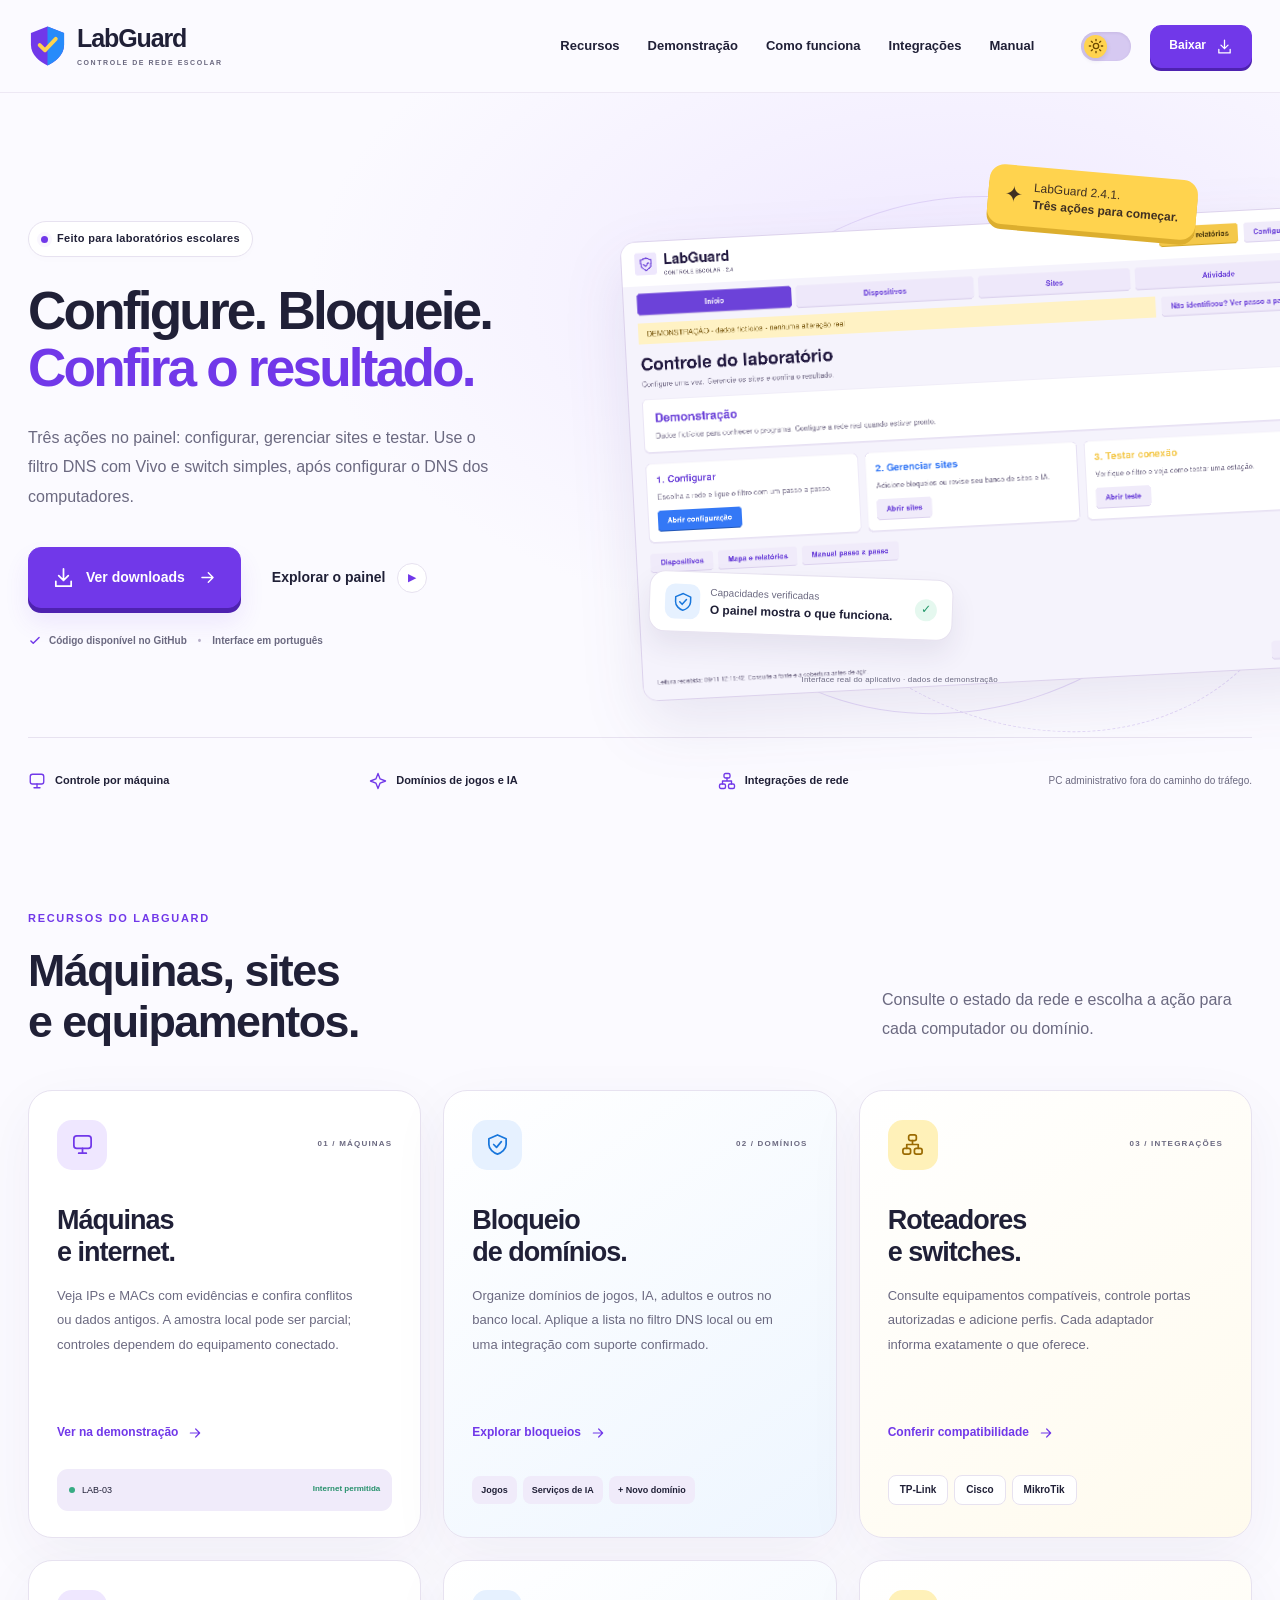
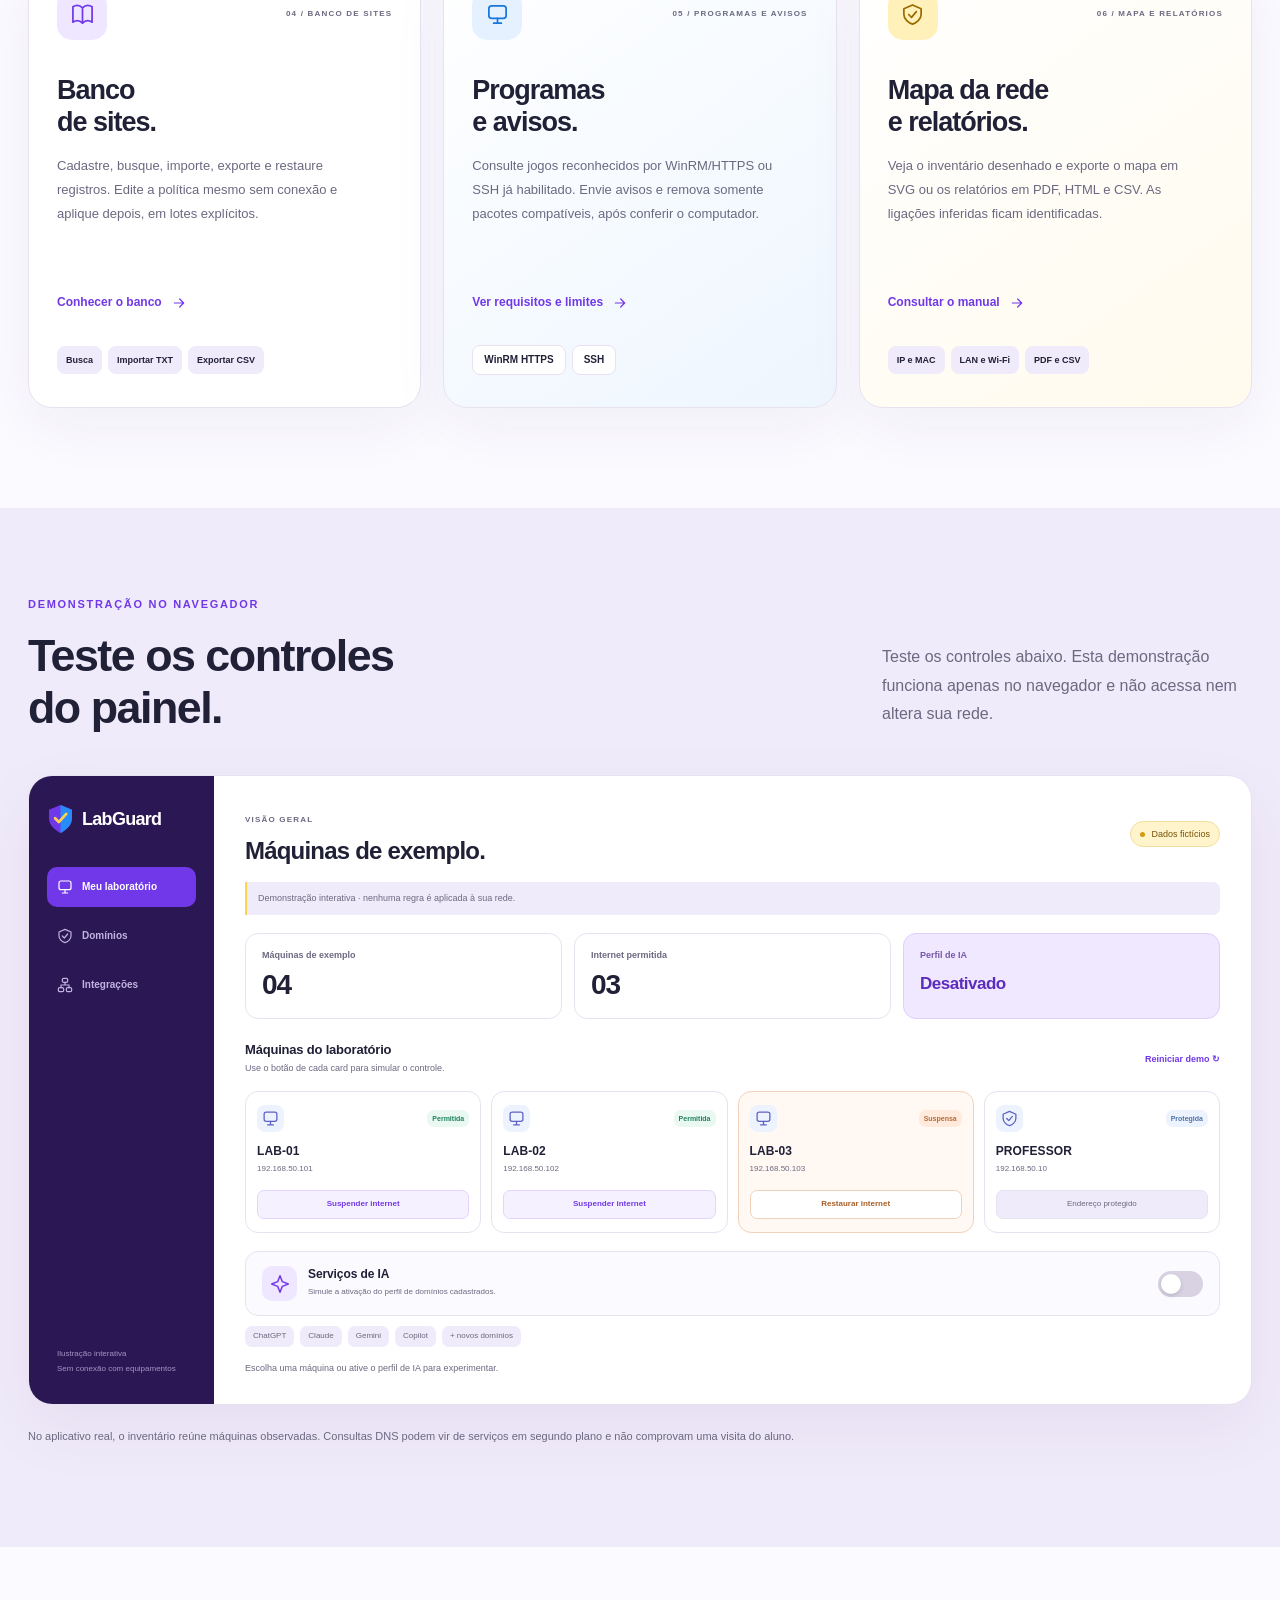
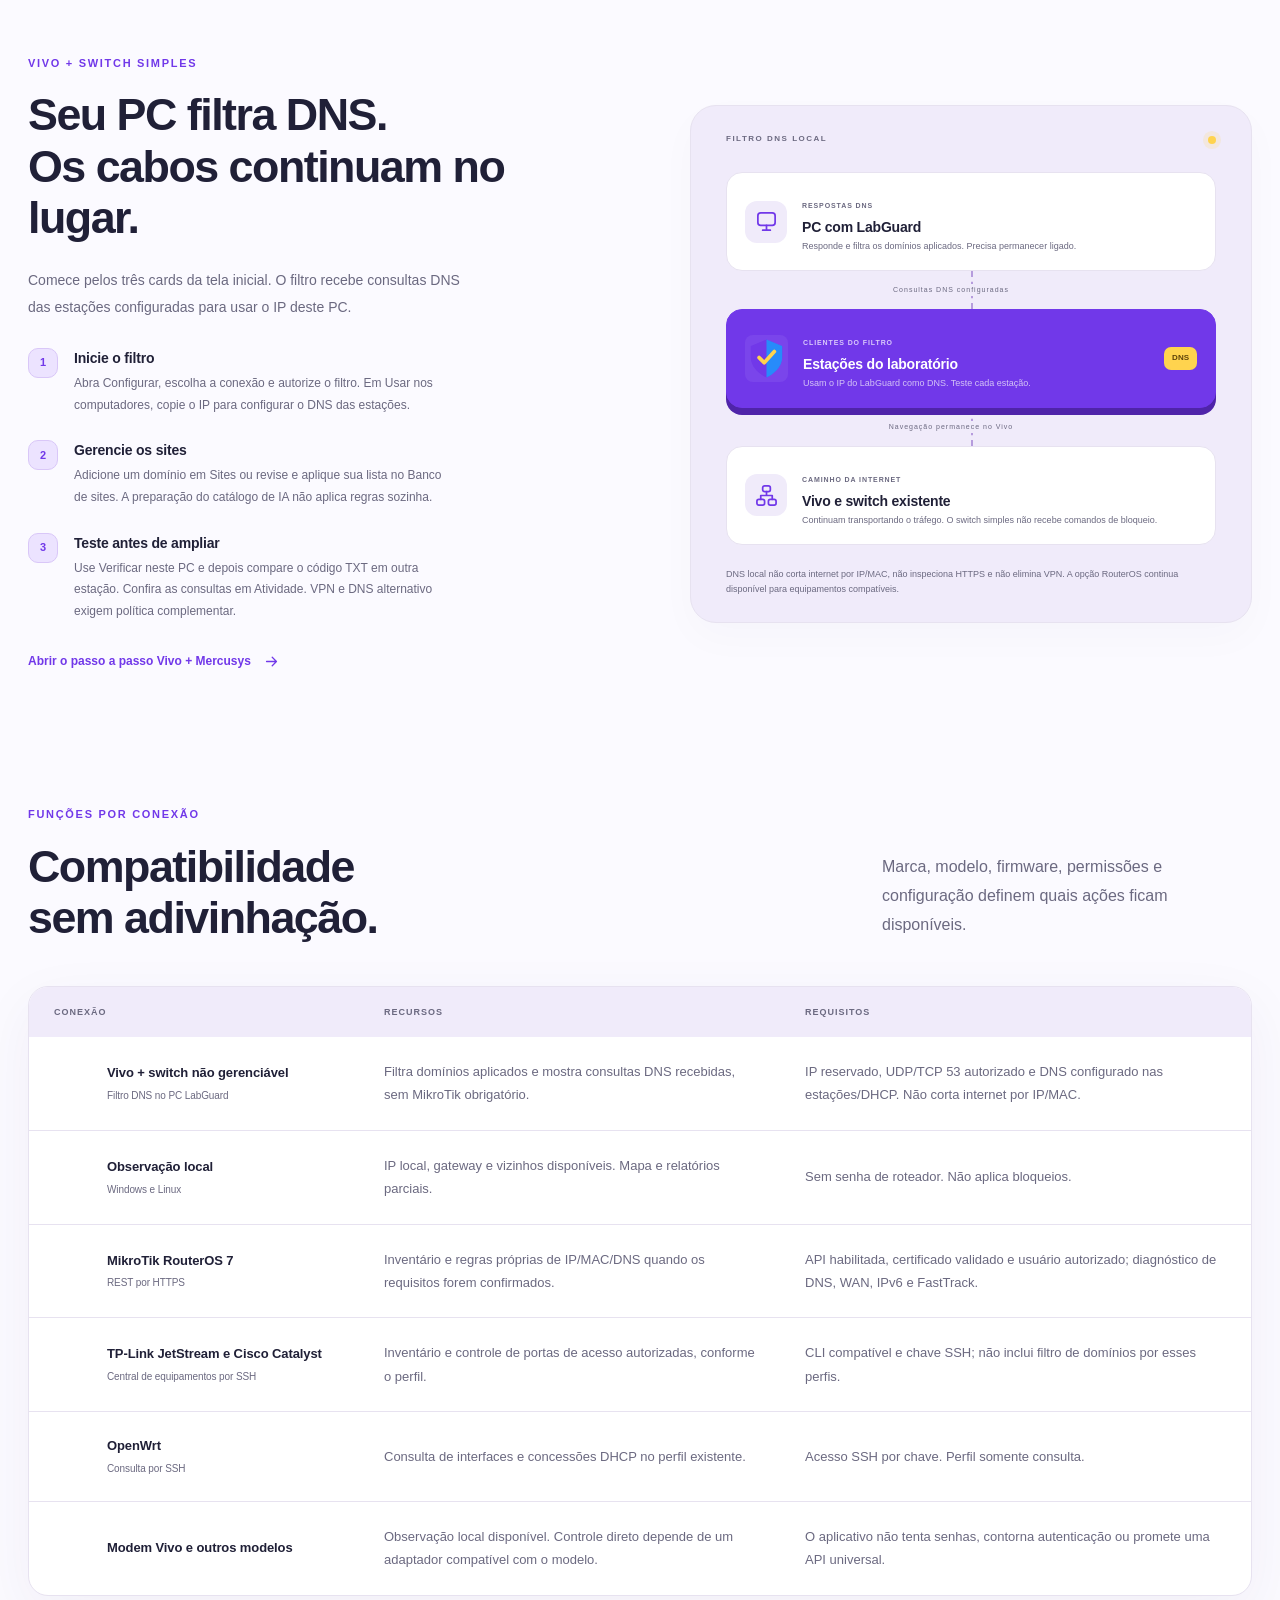
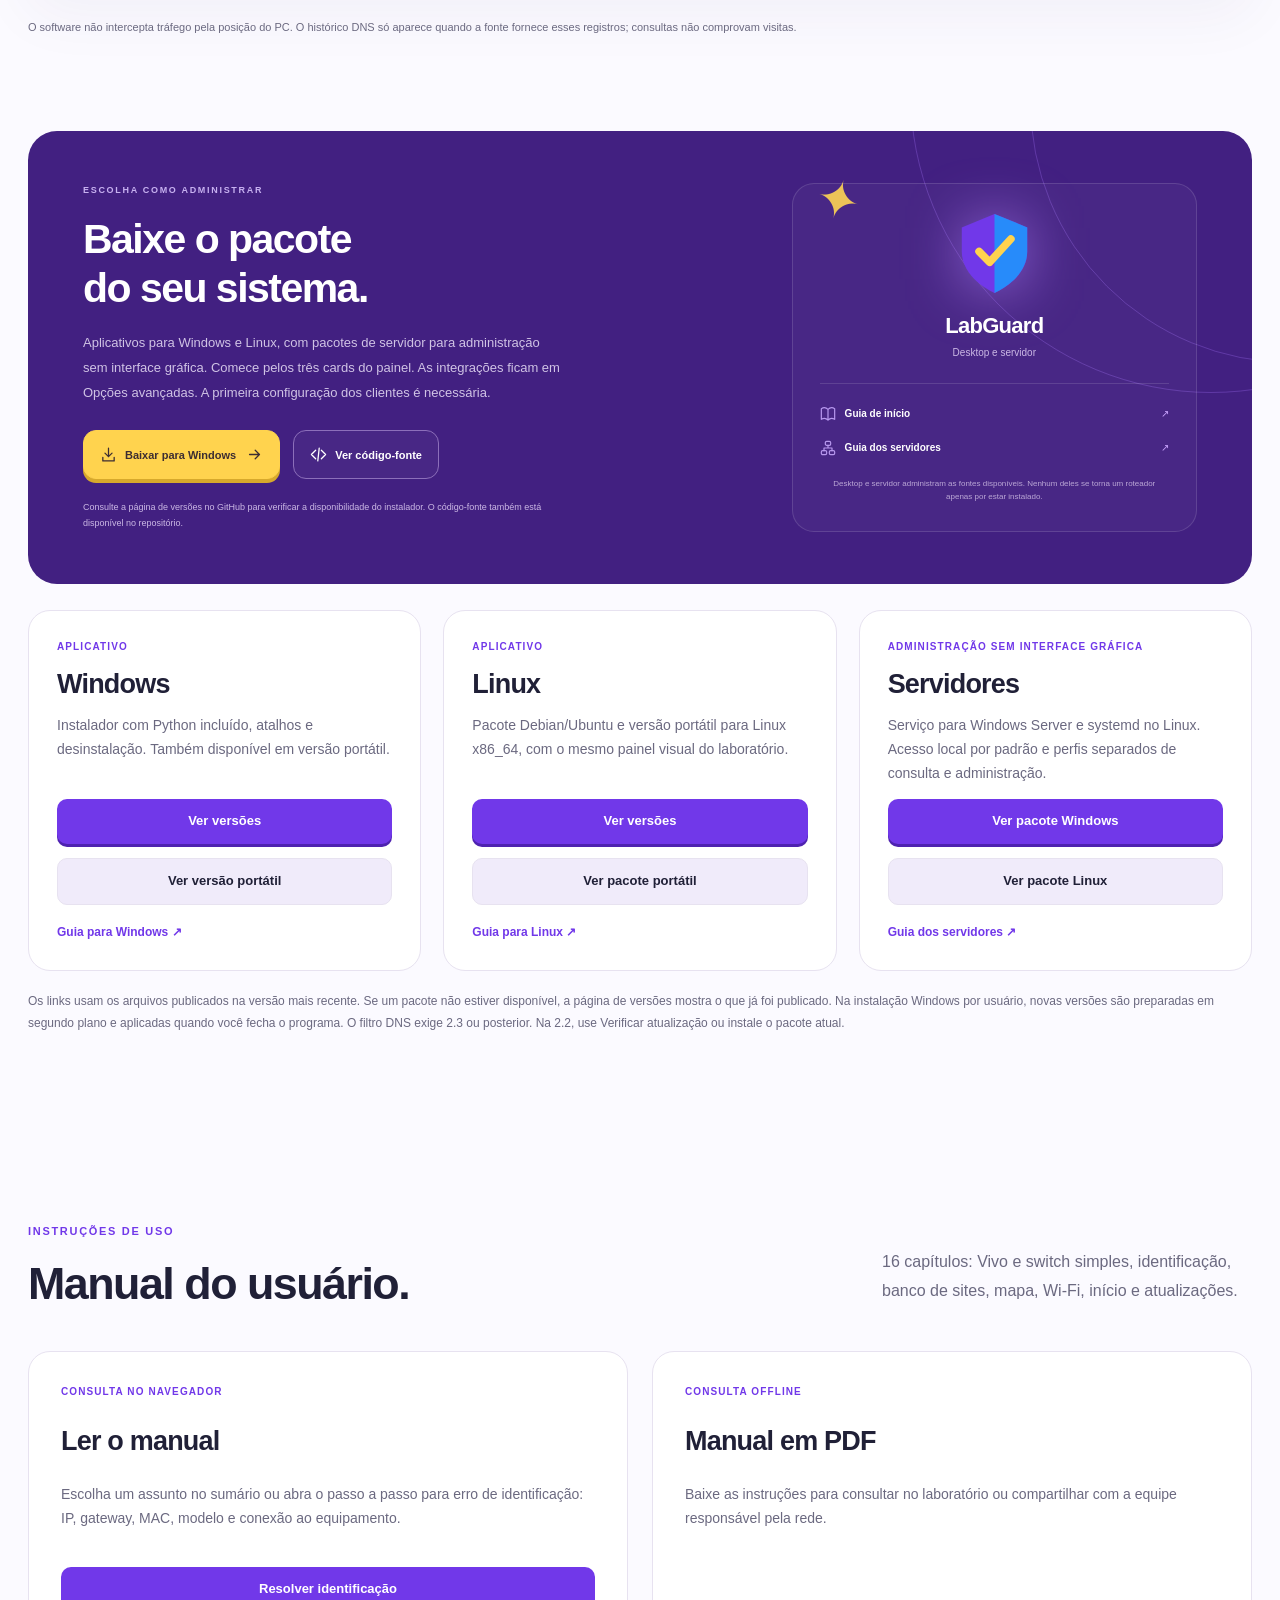
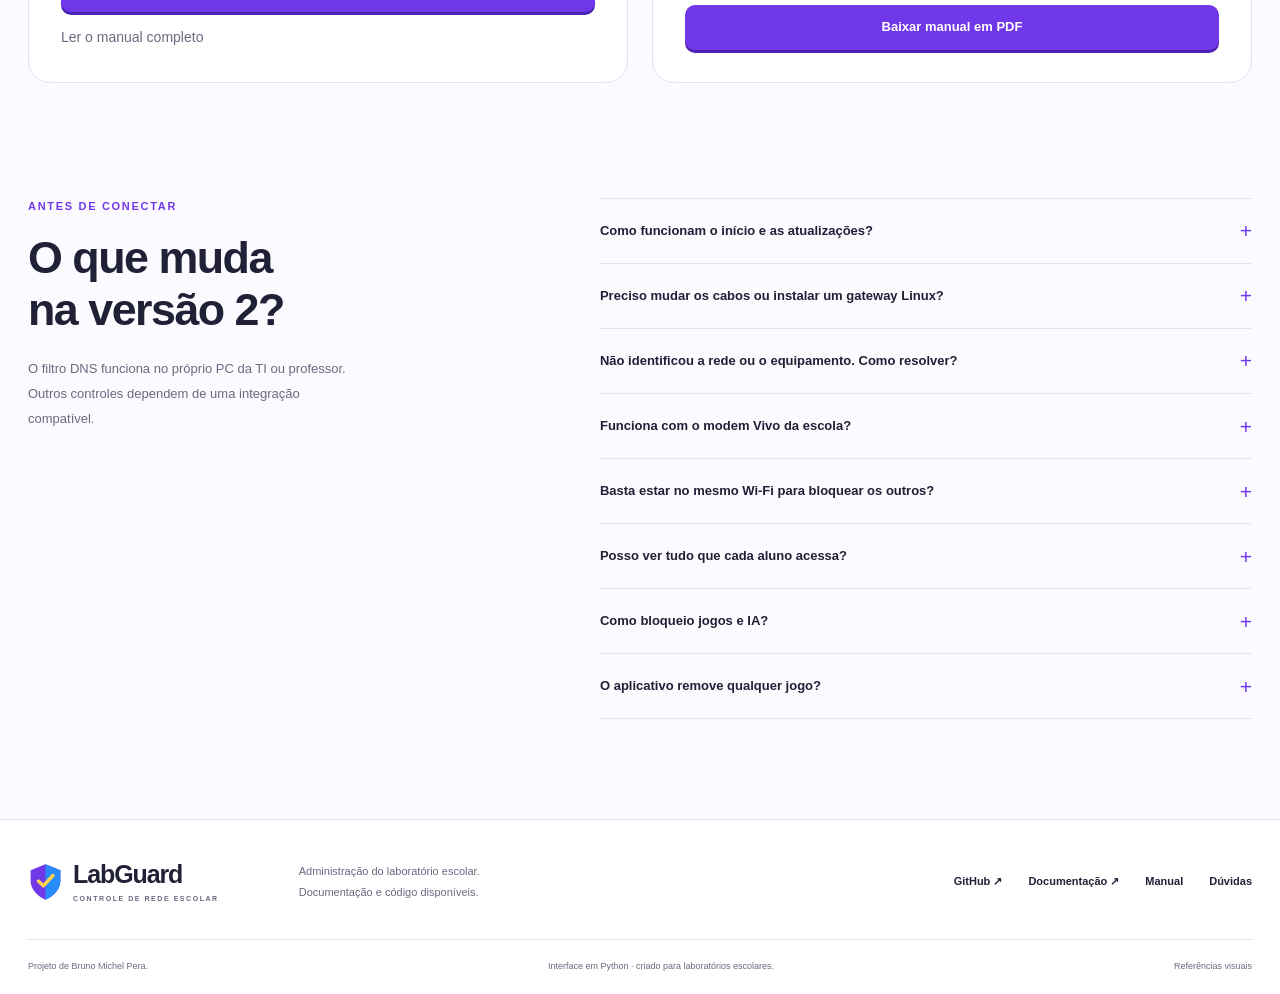
==== website/index.html @ 71d1653a "Release 2.4.1: keep setup ready after background reads and retain manual DNS edits" ====
<!doctype html>
<html lang="pt-BR">
<head>
  <meta charset="utf-8">
  <meta http-equiv="Content-Security-Policy" content="default-src 'self'; script-src 'self'; style-src 'self'; img-src 'self' data:; connect-src https://api.github.com; object-src 'none'; base-uri 'self'; form-action 'none'">
  <meta name="referrer" content="no-referrer">
  <meta name="viewport" content="width=device-width, initial-scale=1">
  <meta name="theme-color" content="#7138e9">
  <meta name="description" content="LabGuard: três ações para configurar o filtro DNS, gerenciar sites de jogos e IA e testar a conexão do laboratório. Windows, Linux e servidores.">
  <meta property="og:title" content="LabGuard — Controle de rede escolar">
  <meta property="og:description" content="Controle de internet por máquina, banco de sites banidos e bloqueio de domínios. Downloads para Windows, Linux e servidores, com manual de uso.">
  <meta property="og:type" content="website">
  <meta property="og:image" content="assets/social-card.svg">
  <title>LabGuard — Controle simples do laboratório</title>
  <link rel="icon" href="assets/favicon.svg" type="image/svg+xml">
  <link rel="stylesheet" href="style.css">
  <script src="script.js" defer></script>
</head>
<body>
  <a class="skip-link" href="#conteudo">Ir para o conteúdo</a>
  <svg class="icon-sprite" xmlns="http://www.w3.org/2000/svg" aria-hidden="true">
    <symbol id="i-arrow" viewBox="0 0 24 24"><path d="M5 12h14m-6-6 6 6-6 6"/></symbol>
    <symbol id="i-download" viewBox="0 0 24 24"><path d="M12 3v12m-5-5 5 5 5-5M4 16v5h16v-5"/></symbol>
    <symbol id="i-monitor" viewBox="0 0 24 24"><rect x="3" y="3" width="18" height="13" rx="3"/><path d="M8 21h8m-4-5v5"/></symbol>
    <symbol id="i-shield" viewBox="0 0 24 24"><path d="m12 2 9 4v6c0 5-5 9-9 10-4-1-9-5-9-10V6l9-4Z"/><path d="m8 12 3 3 5-6"/></symbol>
    <symbol id="i-spark" viewBox="0 0 24 24"><path d="m12 2 2.8 7.2L22 12l-7.2 2.8L12 22l-2.8-7.2L2 12l7.2-2.8L12 2Z"/></symbol>
    <symbol id="i-network" viewBox="0 0 24 24"><rect x="8" y="2" width="8" height="6" rx="2"/><rect x="2" y="16" width="8" height="6" rx="2"/><rect x="14" y="16" width="8" height="6" rx="2"/><path d="M12 8v4H6v4m6-4h6v4"/></symbol>
    <symbol id="i-check" viewBox="0 0 24 24"><path d="m5 12 4 4L19 6"/></symbol>
    <symbol id="i-power" viewBox="0 0 24 24"><path d="M12 2v10M6.4 5.5a9 9 0 1 0 11.2 0"/></symbol>
    <symbol id="i-code" viewBox="0 0 24 24"><path d="m8 6-6 6 6 6m8-12 6 6-6 6m-3-15-2 18"/></symbol>
    <symbol id="i-sun" viewBox="0 0 24 24"><circle cx="12" cy="12" r="4"/><path d="M12 2v2m0 16v2M2 12h2m16 0h2M5 5l1.5 1.5m11 11L19 19M5 19l1.5-1.5m11-11L19 5"/></symbol>
    <symbol id="i-moon" viewBox="0 0 24 24"><path d="M21 13a9 9 0 0 1-10-10A9 9 0 1 0 21 13Z"/></symbol>
    <symbol id="i-menu" viewBox="0 0 24 24"><path d="M4 6h16M4 12h16M4 18h16"/></symbol>
    <symbol id="i-book" viewBox="0 0 24 24"><path d="M12 5c-3-3-7-3-10-1v16c3-2 7-2 10 1 3-3 7-3 10-1V4c-3-2-7-2-10 1Zm0 0v16"/></symbol>
  </svg>
  <header class="site-header">
    <div class="container nav-wrap">
      <a class="brand" href="#inicio" aria-label="LabGuard — início"><img src="assets/favicon.svg" width="39" height="43" alt=""><span>Lab<span class="brand-light">Guard</span><small>CONTROLE DE REDE ESCOLAR</small></span></a>
      <nav class="main-nav" id="main-nav" aria-label="Menu principal">
        <a href="#recursos">Recursos</a><a href="#demonstracao">Demonstração</a><a href="#como-funciona">Como funciona</a><a href="#compatibilidade">Integrações</a><a href="#manual">Manual</a>
      </nav>
      <div class="nav-actions">
        <button class="theme-switch" type="button" id="theme-switch" aria-label="Ativar tema escuro" aria-pressed="false"><span class="theme-knob"><svg class="icon"><use href="#i-sun"/></svg></span></button>
        <a class="button button-small button-primary" href="#download">Baixar <svg class="icon"><use href="#i-download"/></svg></a>
        <button class="menu-toggle" type="button" aria-label="Abrir menu" aria-expanded="false" aria-controls="main-nav"><svg class="icon"><use href="#i-menu"/></svg></button>
      </div>
    </div>
  </header>

  <main id="conteudo">
    <section class="hero section" id="inicio">
      <div class="container hero-grid">
        <div class="hero-copy">
          <span class="eyebrow"><span class="status-dot"></span> Feito para laboratórios escolares</span>
          <h1>Configure. Bloqueie.<br><span>Confira o resultado.</span></h1>
          <p class="hero-description">Três ações no painel: configurar, gerenciar sites e testar. Use o filtro DNS com Vivo e switch simples, após configurar o DNS dos computadores.</p>
          <div class="hero-buttons"><a class="button button-primary" href="#download"><svg class="icon"><use href="#i-download"/></svg> Ver downloads <svg class="icon arrow"><use href="#i-arrow"/></svg></a><a class="button button-plain" href="#demonstracao">Explorar o painel <span class="play-dot">▶</span></a></div>
          <p class="hero-note"><svg class="icon"><use href="#i-check"/></svg> Código disponível no GitHub <span>•</span> Interface em português</p>
        </div>
        <div class="hero-art">
          <div class="art-orbit orbit-one" aria-hidden="true"></div><div class="art-orbit orbit-two" aria-hidden="true"></div>
          <div class="art-tag"><span class="mini-spark">✦</span> LabGuard 2.4.1.<br><strong>Três ações para começar.</strong></div>
          <img class="dashboard-illustration" src="assets/app-preview-240.png" width="1240" height="820" alt="Interface LabGuard 2.4 com três ações e opções avançadas recolhidas. Dados fictícios de demonstração.">
          <div class="floating-status"><span class="icon-box small blue"><svg class="icon"><use href="#i-shield"/></svg></span><span>Capacidades verificadas<strong>O painel mostra o que funciona.</strong></span><span class="status-tick">✓</span></div>
          <p class="illustration-caption">Interface real do aplicativo · dados de demonstração</p>
        </div>
      </div>
      <div class="container capability-line"><span><svg class="icon"><use href="#i-monitor"/></svg> Controle por máquina</span><span><svg class="icon"><use href="#i-spark"/></svg> Domínios de jogos e IA</span><span><svg class="icon"><use href="#i-network"/></svg> Integrações de rede</span><span class="capability-note">PC administrativo fora do caminho do tráfego.</span></div>
    </section>

    <section class="section features-section" id="recursos">
      <div class="container">
        <div class="section-heading"><div><span class="section-kicker">RECURSOS DO LABGUARD</span><h2>Máquinas, sites<br>e equipamentos.</h2></div><p>Consulte o estado da rede e escolha a ação para cada computador ou domínio.</p></div>
        <div class="feature-grid">
          <article class="feature-card"><div class="feature-card-top"><span class="icon-box purple"><svg class="icon"><use href="#i-monitor"/></svg></span><span class="card-index">01 / MÁQUINAS</span></div><h3>Máquinas<br>e internet.</h3><p>Veja IPs e MACs com evidências e confira conflitos ou dados antigos. A amostra local pode ser parcial; controles dependem do equipamento conectado.</p><a href="#demonstracao">Ver na demonstração <svg class="icon"><use href="#i-arrow"/></svg></a><div class="card-micro"><span class="micro-dot"></span><span>LAB-03</span><strong>Internet permitida</strong></div></article>
          <article class="feature-card feature-blue"><div class="feature-card-top"><span class="icon-box blue"><svg class="icon"><use href="#i-shield"/></svg></span><span class="card-index">02 / DOMÍNIOS</span></div><h3>Bloqueio<br>de domínios.</h3><p>Organize domínios de jogos, IA, adultos e outros no banco local. Aplique a lista no filtro DNS local ou em uma integração com suporte confirmado.</p><a href="#demonstracao">Explorar bloqueios <svg class="icon"><use href="#i-arrow"/></svg></a><div class="domain-chips"><span>Jogos</span><span>Serviços de IA</span><span>+ Novo domínio</span></div></article>
          <article class="feature-card feature-yellow"><div class="feature-card-top"><span class="icon-box yellow"><svg class="icon"><use href="#i-network"/></svg></span><span class="card-index">03 / INTEGRAÇÕES</span></div><h3>Roteadores<br>e switches.</h3><p>Consulte equipamentos compatíveis, controle portas autorizadas e adicione perfis. Cada adaptador informa exatamente o que oferece.</p><a href="#compatibilidade">Conferir compatibilidade <svg class="icon"><use href="#i-arrow"/></svg></a><div class="integration-tags"><span>TP-Link</span><span>Cisco</span><span>MikroTik</span></div></article>
          <article class="feature-card"><div class="feature-card-top"><span class="icon-box purple"><svg class="icon"><use href="#i-book"/></svg></span><span class="card-index">04 / BANCO DE SITES</span></div><h3>Banco<br>de sites.</h3><p>Cadastre, busque, importe, exporte e restaure registros. Edite a política mesmo sem conexão e aplique depois, em lotes explícitos.</p><a href="https://github.com/perabru/LabGuard/blob/main/docs/BANCO_DE_SITES.md">Conhecer o banco <svg class="icon"><use href="#i-arrow"/></svg></a><div class="domain-chips"><span>Busca</span><span>Importar TXT</span><span>Exportar CSV</span></div></article>
          <article class="feature-card feature-blue"><div class="feature-card-top"><span class="icon-box blue"><svg class="icon"><use href="#i-monitor"/></svg></span><span class="card-index">05 / PROGRAMAS E AVISOS</span></div><h3>Programas<br>e avisos.</h3><p>Consulte jogos reconhecidos por WinRM/HTTPS ou SSH já habilitado. Envie avisos e remova somente pacotes compatíveis, após conferir o computador.</p><a href="https://github.com/perabru/LabGuard/blob/main/docs/ADMINISTRACAO_REMOTA.md">Ver requisitos e limites <svg class="icon"><use href="#i-arrow"/></svg></a><div class="integration-tags"><span>WinRM HTTPS</span><span>SSH</span></div></article>
          <article class="feature-card feature-yellow"><div class="feature-card-top"><span class="icon-box yellow"><svg class="icon"><use href="#i-shield"/></svg></span><span class="card-index">06 / MAPA E RELATÓRIOS</span></div><h3>Mapa da rede<br>e relatórios.</h3><p>Veja o inventário desenhado e exporte o mapa em SVG ou os relatórios em PDF, HTML e CSV. As ligações inferidas ficam identificadas.</p><a href="manual2/index.html">Consultar o manual <svg class="icon"><use href="#i-arrow"/></svg></a><div class="domain-chips"><span>IP e MAC</span><span>LAN e Wi-Fi</span><span>PDF e CSV</span></div></article>
        </div>
      </div>
    </section>

    <section class="section demo-section" id="demonstracao">
      <div class="container">
        <div class="section-heading"><div><span class="section-kicker">DEMONSTRAÇÃO NO NAVEGADOR</span><h2>Teste os controles<br>do painel.</h2></div><p>Teste os controles abaixo. Esta demonstração funciona apenas no navegador e não acessa nem altera sua rede.</p></div>
        <div class="demo-shell">
          <div class="demo-sidebar"><a class="demo-logo" href="#inicio"><img src="assets/favicon.svg" alt="" width="27" height="30"> LabGuard</a><span class="demo-nav-item active"><svg class="icon"><use href="#i-monitor"/></svg> Meu laboratório</span><span class="demo-nav-item"><svg class="icon"><use href="#i-shield"/></svg> Domínios</span><span class="demo-nav-item"><svg class="icon"><use href="#i-network"/></svg> Integrações</span><span class="demo-sidebar-note">Ilustração interativa<br>Sem conexão com equipamentos</span></div>
          <div class="demo-content">
            <div class="demo-top"><div><span class="demo-kicker">VISÃO GERAL</span><h3>Máquinas de exemplo.</h3></div><span class="demo-badge"><span></span> Dados fictícios</span></div>
            <div class="demo-notice">Demonstração interativa · nenhuma regra é aplicada à sua rede.</div>
            <div class="demo-metrics"><div><span>Máquinas de exemplo</span><strong>04</strong></div><div><span>Internet permitida</span><strong id="demo-online-count">03</strong></div><div class="metric-highlight"><span>Perfil de IA</span><strong id="demo-ai-status">Desativado</strong></div></div>
            <div class="demo-control-heading"><div><h4>Máquinas do laboratório</h4><p>Use o botão de cada card para simular o controle.</p></div><button class="text-button" type="button" id="demo-reset">Reiniciar demo ↻</button></div>
            <div class="machine-grid" id="machine-grid">
              <article class="machine-card" data-machine="1"><div class="machine-card-header"><span class="machine-icon"><svg class="icon"><use href="#i-monitor"/></svg></span><span class="machine-state">Permitida</span></div><h5>LAB-01</h5><p>192.168.50.101</p><button class="machine-toggle" type="button" aria-pressed="false">Suspender internet</button></article>
              <article class="machine-card" data-machine="2"><div class="machine-card-header"><span class="machine-icon"><svg class="icon"><use href="#i-monitor"/></svg></span><span class="machine-state">Permitida</span></div><h5>LAB-02</h5><p>192.168.50.102</p><button class="machine-toggle" type="button" aria-pressed="false">Suspender internet</button></article>
              <article class="machine-card is-blocked" data-machine="3"><div class="machine-card-header"><span class="machine-icon"><svg class="icon"><use href="#i-monitor"/></svg></span><span class="machine-state">Suspensa</span></div><h5>LAB-03</h5><p>192.168.50.103</p><button class="machine-toggle" type="button" aria-pressed="true">Restaurar internet</button></article>
              <article class="machine-card is-protected"><div class="machine-card-header"><span class="machine-icon"><svg class="icon"><use href="#i-shield"/></svg></span><span class="machine-state">Protegida</span></div><h5>PROFESSOR</h5><p>192.168.50.10</p><button class="machine-toggle" type="button" disabled>Endereço protegido</button></article>
            </div>
            <div class="ai-demo-card"><div class="ai-demo-copy"><span class="icon-box purple"><svg class="icon"><use href="#i-spark"/></svg></span><div><h4>Serviços de IA</h4><p>Simule a ativação do perfil de domínios cadastrados.</p></div></div><button type="button" class="toggle-control" id="ai-toggle" role="switch" aria-checked="false" aria-label="Simular bloqueio de serviços de IA"><span></span></button></div>
            <div class="ai-service-list" id="ai-service-list" aria-live="polite"><span>ChatGPT</span><span>Claude</span><span>Gemini</span><span>Copilot</span><span>+ novos domínios</span></div>
            <div class="demo-feedback" id="demo-feedback" role="status" aria-live="polite">Escolha uma máquina ou ative o perfil de IA para experimentar.</div>
          </div>
        </div>
        <p class="section-footnote">No aplicativo real, o inventário reúne máquinas observadas. Consultas DNS podem vir de serviços em segundo plano e não comprovam uma visita do aluno.</p>
      </div>
    </section>

    <section class="section how-section" id="como-funciona"><div class="container how-grid"><div class="how-copy"><span class="section-kicker">VIVO + SWITCH SIMPLES</span><h2>Seu PC filtra DNS.<br>Os cabos continuam no lugar.</h2><p>Comece pelos três cards da tela inicial. O filtro recebe consultas DNS das estações configuradas para usar o IP deste PC.</p><ol class="steps"><li><span>1</span><div><h3>Inicie o filtro</h3><p>Abra Configurar, escolha a conexão e autorize o filtro. Em Usar nos computadores, copie o IP para configurar o DNS das estações.</p></div></li><li><span>2</span><div><h3>Gerencie os sites</h3><p>Adicione um domínio em Sites ou revise e aplique sua lista no Banco de sites. A preparação do catálogo de IA não aplica regras sozinha.</p></div></li><li><span>3</span><div><h3>Teste antes de ampliar</h3><p>Use Verificar neste PC e depois compare o código TXT em outra estação. Confira as consultas em Atividade. VPN e DNS alternativo exigem política complementar.</p></div></li></ol><a class="inline-link" href="manual2/index.html#vivo-e-switch-simples">Abrir o passo a passo Vivo + Mercusys <svg class="icon"><use href="#i-arrow"/></svg></a></div><div class="topology-card"><div class="topology-header"><span class="mini-label">FILTRO DNS LOCAL</span><span class="topology-dot"></span></div><div class="network-node router-node"><span class="node-icon"><svg class="icon"><use href="#i-monitor"/></svg></span><div><small>RESPOSTAS DNS</small><strong>PC com LabGuard</strong><p>Responde e filtra os domínios aplicados. Precisa permanecer ligado.</p></div></div><div class="network-connector"><span>Consultas DNS configuradas</span><i></i></div><div class="network-node gateway-node"><img src="assets/favicon.svg" width="43" height="47" alt=""><div><small>CLIENTES DO FILTRO</small><strong>Estações do laboratório</strong><p>Usam o IP do LabGuard como DNS. Teste cada estação.</p></div><span class="node-tag">DNS</span></div><div class="network-connector"><i></i><span>Navegação permanece no Vivo</span></div><div class="network-node switch-node"><span class="node-icon"><svg class="icon"><use href="#i-network"/></svg></span><div><small>CAMINHO DA INTERNET</small><strong>Vivo e switch existente</strong><p>Continuam transportando o tráfego. O switch simples não recebe comandos de bloqueio.</p></div></div><p class="topology-note">DNS local não corta internet por IP/MAC, não inspeciona HTTPS e não elimina VPN. A opção RouterOS continua disponível para equipamentos compatíveis.</p></div></div></section>

        <section class="section compatibility-section" id="compatibilidade"><div class="container"><div class="section-heading"><div><span class="section-kicker">FUNÇÕES POR CONEXÃO</span><h2>Compatibilidade<br>sem adivinhação.</h2></div><p>Marca, modelo, firmware, permissões e configuração definem quais ações ficam disponíveis.</p></div><div class="compatibility-table-wrap"><table class="compatibility-table"><caption class="sr-only">Fontes de dados e capacidades do LabGuard 2.4</caption><thead><tr><th>Conexão</th><th>Recursos</th><th>Requisitos</th></tr></thead><tbody><tr><th>Vivo + switch não gerenciável<small>Filtro DNS no PC LabGuard</small></th><td>Filtra domínios aplicados e mostra consultas DNS recebidas, sem MikroTik obrigatório.</td><td>IP reservado, UDP/TCP 53 autorizado e DNS configurado nas estações/DHCP. Não corta internet por IP/MAC.</td></tr><tr><th>Observação local<small>Windows e Linux</small></th><td>IP local, gateway e vizinhos disponíveis. Mapa e relatórios parciais.</td><td>Sem senha de roteador. Não aplica bloqueios.</td></tr><tr><th>MikroTik RouterOS 7<small>REST por HTTPS</small></th><td>Inventário e regras próprias de IP/MAC/DNS quando os requisitos forem confirmados.</td><td>API habilitada, certificado validado e usuário autorizado; diagnóstico de DNS, WAN, IPv6 e FastTrack.</td></tr><tr><th>TP-Link JetStream e Cisco Catalyst<small>Central de equipamentos por SSH</small></th><td>Inventário e controle de portas de acesso autorizadas, conforme o perfil.</td><td>CLI compatível e chave SSH; não inclui filtro de domínios por esses perfis.</td></tr><tr><th>OpenWrt<small>Consulta por SSH</small></th><td>Consulta de interfaces e concessões DHCP no perfil existente.</td><td>Acesso SSH por chave. Perfil somente consulta.</td></tr><tr><th>Modem Vivo e outros modelos</th><td>Observação local disponível. Controle direto depende de um adaptador compatível com o modelo.</td><td>O aplicativo não tenta senhas, contorna autenticação ou promete uma API universal.</td></tr></tbody></table></div><p class="section-footnote">O software não intercepta tráfego pela posição do PC. O histórico DNS só aparece quando a fonte fornece esses registros; consultas não comprovam visitas.</p></div></section>

    <section class="section download-section" id="download">
      <div class="container">
        <div class="download-card">
          <div class="download-decoration" aria-hidden="true">✦</div>
          <div class="download-copy"><span class="section-kicker">ESCOLHA COMO ADMINISTRAR</span><h2>Baixe o pacote<br>do seu sistema.</h2><p>Aplicativos para Windows e Linux, com pacotes de servidor para administração sem interface gráfica. Comece pelos três cards do painel. As integrações ficam em Opções avançadas. A primeira configuração dos clientes é necessária.</p><div class="download-actions"><a class="button button-yellow download-link" href="https://github.com/perabru/LabGuard/releases/latest"><svg class="icon"><use href="#i-download"/></svg> Baixar para Windows <svg class="icon arrow"><use href="#i-arrow"/></svg></a><a class="button button-outline-light" href="https://github.com/perabru/LabGuard" target="_blank" rel="noopener"><svg class="icon"><use href="#i-code"/></svg> Ver código-fonte</a></div><p class="release-status" id="release-status">Confira a versão e os arquivos disponíveis no GitHub.</p></div>
          <div class="download-details"><span class="download-app-icon"><img src="assets/favicon.svg" width="77" height="85" alt=""></span><strong>LabGuard</strong><span>Desktop e servidor</span><div class="download-divider"></div><a href="manual2/index.html"><svg class="icon"><use href="#i-book"/></svg> Guia de início <span>↗</span></a><a href="https://github.com/perabru/LabGuard/blob/main/docs/SERVIDORES.md" target="_blank" rel="noopener"><svg class="icon"><use href="#i-network"/></svg> Guia dos servidores <span>↗</span></a><small>Desktop e servidor administram as fontes disponíveis. Nenhum deles se torna um roteador apenas por estar instalado.</small></div>
        </div>
        <div class="platform-grid" aria-label="Pacotes por sistema operacional">
          <article class="platform-card"><span class="platform-kicker">APLICATIVO</span><h3>Windows</h3><p>Instalador com Python incluído, atalhos e desinstalação. Também disponível em versão portátil.</p><a class="platform-download" data-release-asset="LabGuard-Setup.exe" data-download-label="Baixar instalador .exe" href="https://github.com/perabru/LabGuard/releases/latest">Ver versões</a><a class="platform-secondary" data-release-asset="LabGuard-Portable.zip" data-download-label="Baixar versão portátil" href="https://github.com/perabru/LabGuard/releases/latest">Ver versão portátil</a><a class="platform-guide" href="https://github.com/perabru/LabGuard/blob/main/docs/INSTALACAO_WINDOWS.md">Guia para Windows ↗</a></article>
          <article class="platform-card"><span class="platform-kicker">APLICATIVO</span><h3>Linux</h3><p>Pacote Debian/Ubuntu e versão portátil para Linux x86_64, com o mesmo painel visual do laboratório.</p><a class="platform-download" data-release-asset="LabGuard-Linux-amd64.deb" data-download-label="Baixar pacote .deb" href="https://github.com/perabru/LabGuard/releases/latest">Ver versões</a><a class="platform-secondary" data-release-asset="LabGuard-Linux-x86_64.tar.gz" data-download-label="Baixar pacote portátil" href="https://github.com/perabru/LabGuard/releases/latest">Ver pacote portátil</a><a class="platform-guide" href="https://github.com/perabru/LabGuard/blob/main/docs/INSTALACAO_LINUX.md">Guia para Linux ↗</a></article>
          <article class="platform-card"><span class="platform-kicker">ADMINISTRAÇÃO SEM INTERFACE GRÁFICA</span><h3>Servidores</h3><p>Serviço para Windows Server e systemd no Linux. Acesso local por padrão e perfis separados de consulta e administração.</p><a class="platform-download" data-release-asset="LabGuard-Server-Windows.zip" data-download-label="Baixar servidor Windows" href="https://github.com/perabru/LabGuard/releases/latest">Ver pacote Windows</a><a class="platform-secondary" data-release-asset="LabGuard-Server-Linux-x86_64.tar.gz" data-download-label="Baixar servidor Linux" href="https://github.com/perabru/LabGuard/releases/latest">Ver pacote Linux</a><a class="platform-guide" href="https://github.com/perabru/LabGuard/blob/main/docs/SERVIDORES.md">Guia dos servidores ↗</a></article>
        </div>
        <p class="platform-note">Os links usam os arquivos publicados na versão mais recente. Se um pacote não estiver disponível, a página de versões mostra o que já foi publicado. Na instalação Windows por usuário, novas versões são preparadas em segundo plano e aplicadas quando você fecha o programa. O filtro DNS exige 2.3 ou posterior. Na 2.2, use Verificar atualização ou instale o pacote atual.</p>
      </div>
    </section>

    <section class="section" id="manual"><div class="container"><div class="section-heading"><div><span class="section-kicker">INSTRUÇÕES DE USO</span><h2>Manual do usuário.</h2></div><p>16 capítulos: Vivo e switch simples, identificação, banco de sites, mapa, Wi-Fi, início e atualizações.</p></div><div class="manual-grid"><article class="platform-card"><span class="platform-kicker">CONSULTA NO NAVEGADOR</span><h3>Ler o manual</h3><p>Escolha um assunto no sumário ou abra o passo a passo para erro de identificação: IP, gateway, MAC, modelo e conexão ao equipamento.</p><a class="platform-download" href="manual2/index.html#erro-de-identificacao">Resolver identificação</a><p><a href="manual2/index.html">Ler o manual completo</a></p></article><article class="platform-card"><span class="platform-kicker">CONSULTA OFFLINE</span><h3>Manual em PDF</h3><p>Baixe as instruções para consultar no laboratório ou compartilhar com a equipe responsável pela rede.</p><a class="platform-download" href="manual2/Manual_LabGuard_2.pdf" download>Baixar manual em PDF</a></article></div></div></section>

        <section class="section faq-section" id="duvidas"><div class="container faq-grid"><div><span class="section-kicker">ANTES DE CONECTAR</span><h2>O que muda<br>na versão 2?</h2><p class="faq-intro">O filtro DNS funciona no próprio PC da TI ou professor. Outros controles dependem de uma integração compatível.</p></div><div class="faq-list"><details><summary>Como funcionam o início e as atualizações?<span>+</span></summary><p>Ao abrir, o aplicativo começa a observar a rede. No Windows instalado por usuário, consulta versões estáveis oficiais e aplica uma atualização verificada ao encerrar voluntariamente. Não fecha a janela durante a aula. Linux, portátil e servidores dependem da instalação pela TI. A conexão automática opcional ao RouterOS usa o cofre do Windows e começa somente para consulta. <a href="manual2/index.html#atualizacoes-e-inicio">Ver instruções e limites</a>.</p></details><details><summary>Preciso mudar os cabos ou instalar um gateway Linux?<span>+</span></summary><p>Não para observação local ou administração direta de um roteador compatível que já controla a rede. O modo gateway anterior continua disponível como opção avançada.</p></details><details><summary>Não identificou a rede ou o equipamento. Como resolver?<span>+</span></summary><ol><li>Em <strong>Início</strong>, clique <strong>Não identificou? Ver passo a passo</strong> e confira o sintoma.</li><li>Confira a conexão e os endereços da interface do laboratório. O guia traz comandos de consulta para Windows e Linux.</li><li>Se faltarem máquinas ou MACs, confira o cache local e a lista autorizada do roteador. A observação pode ser parcial; o MAC do próprio PC pode ficar vazio.</li><li>Para marca/modelo desconhecido ou falha de HTTPS, confirme etiqueta, IP, certificado, API e permissões com a TI.</li><li>Nos modos de observação e roteador direto, use <strong>Atualizar consulta</strong> e confira o resultado. O assistente não aplica bloqueios nem troca configurações da rede; a leitura do modo gateway avançado fica fora desse atalho.</li></ol><p><a href="manual2/index.html#erro-de-identificacao">Abrir o passo a passo completo</a>. Não inclua senhas, tokens ou chaves ao pedir suporte.</p></details><details><summary>Funciona com o modem Vivo da escola?<span>+</span></summary><p>O filtro DNS local funciona sem API do modem. É necessário distribuir o DNS do LabGuard no DHCP/LAN do Vivo, se o modelo permitir, ou nas estações. Controle direto e corte de internet pelo modem continuam dependendo do modelo e integração.</p></details><details><summary>Basta estar no mesmo Wi-Fi para bloquear os outros?<span>+</span></summary><p>Não. No filtro local, as estações precisam usar o DNS do LabGuard. Corte de internet exige outro controle compatível. Redes de convidados, isolamento e NAT também podem limitar a observação. O aplicativo não faz ataques ARP, interceptação ou desautenticação Wi-Fi.</p></details><details><summary>Posso ver tudo que cada aluno acessa?<span>+</span></summary><p>O histórico depende dos registros fornecidos pela fonte. O filtro local registra somente consultas DNS que recebe. Observação e inventário RouterOS não fornecem esse histórico por aluno. Consultas não comprovam visitas. Conteúdo HTTPS, mensagens e URLs completas não são coletados.</p></details><details><summary>Como bloqueio jogos e IA?<span>+</span></summary><p>Cadastre os domínios no banco e aplique a lista em uma conexão com suporte DNS confirmado. O catálogo de IA pode preparar os cadastros. DNS alternativo, VPNs, conteúdo em cache e IA local podem limitar esse bloqueio.</p></details><details><summary>O aplicativo remove qualquer jogo?<span>+</span></summary><p>A administração remota continua usando WinRM/HTTPS ou SSH já configurado. A remoção é restrita a pacotes reconhecidos e exige confirmação; Roblox clássico e Minecraft para Windows ficam para revisão manual.</p></details></div></div></section>
  </main>
  <footer class="site-footer"><div class="container footer-top"><a class="brand" href="#inicio"><img src="assets/favicon.svg" width="35" height="39" alt=""><span>Lab<span class="brand-light">Guard</span><small>CONTROLE DE REDE ESCOLAR</small></span></a><p>Administração do laboratório escolar.<br>Documentação e código disponíveis.</p><div class="footer-links"><a href="https://github.com/perabru/LabGuard" target="_blank" rel="noopener">GitHub ↗</a><a href="https://github.com/perabru/LabGuard/blob/main/README.md" target="_blank" rel="noopener">Documentação ↗</a><a href="#manual">Manual</a><a href="#duvidas">Dúvidas</a></div></div><div class="container footer-bottom"><span>Projeto de Bruno Michel Pera.</span><span>Interface em Python · criado para laboratórios escolares.</span><a href="REFERENCIAS.md">Referências visuais</a></div></footer>
</body>
</html>
---- website/style.css ----
/* Original LabGuard visual system. References: REFERENCIAS.md. */
:root{--purple:#7138e9;--purple-dark:#4e22b0;--blue:#278bfa;--yellow:#ffd34e;--ink:#202037;--muted:#6b6980;--canvas:#fbfaff;--surface:#fff;--soft:#f0ebfa;--line:#e7e2f0;--lavender:#ece3ff;--shadow:0 18px 60px #39216a0d;--radius:24px;--container:1240px;color-scheme:light}
*{box-sizing:border-box}html{scroll-behavior:smooth;scroll-padding-top:100px}body{margin:0;background:var(--canvas);color:var(--ink);font-family:Inter,"Segoe UI",Arial,sans-serif;-webkit-font-smoothing:antialiased;line-height:1.6}body.theme-dark{--ink:#f4f0ff;--muted:#bcb5cf;--canvas:#131120;--surface:#1d192b;--soft:#262037;--line:#393047;--lavender:#33224f;--shadow:0 18px 60px #0002;color-scheme:dark}button,a{-webkit-tap-highlight-color:transparent}button,input{font:inherit}button{cursor:pointer}a{color:inherit;text-decoration:none}a,button{touch-action:manipulation}img{max-width:100%;height:auto;display:block}button:focus-visible,a:focus-visible,summary:focus-visible{outline:3px solid var(--blue);outline-offset:5px}button:disabled{cursor:not-allowed}svg.icon{width:23px;height:23px;fill:none;stroke:currentColor;stroke-width:1.8;stroke-linecap:round;stroke-linejoin:round;flex-shrink:0}.icon-sprite{position:absolute;width:0;height:0;overflow:hidden}.container{width:min(calc(100% - 56px),var(--container));margin:0 auto}.section{padding:100px 0}.section-kicker{font-size:11px;letter-spacing:1.7px;font-weight:800;color:var(--purple);display:block;margin-bottom:17px}.section-heading{display:flex;align-items:flex-end;justify-content:space-between;gap:45px;margin-bottom:42px}h1,h2,h3,h4,h5,p{margin:0}h1,h2,h3,h4,h5{line-height:1.15;letter-spacing:-1.5px}h2{font-size:clamp(32px,3.5vw,48px);font-weight:790}h3{font-weight:750}h2+p,.section-heading>p{color:var(--muted)}.section-heading>p{font-size:16px;line-height:1.8;max-width:370px;padding-bottom:4px}.skip-link{position:fixed;z-index:200;left:20px;top:10px;transform:translateY(-150%);padding:10px 18px;background:var(--yellow);color:#272033;border-radius:12px;font-weight:700}.skip-link:focus{transform:none}.sr-only{position:absolute;width:1px;height:1px;padding:0;margin:-1px;overflow:hidden;clip:rect(0,0,0,0);white-space:nowrap;border:0}
.site-header{position:sticky;top:0;z-index:100;background:color-mix(in srgb,var(--canvas) 92%,transparent);backdrop-filter:blur(18px);border-bottom:1px solid color-mix(in srgb,var(--line) 70%,transparent)}.nav-wrap{height:92px;display:flex;align-items:center;justify-content:space-between;gap:25px}.brand{display:inline-flex;align-items:center;gap:10px;white-space:nowrap}.brand>span{font-size:25px;font-weight:850;letter-spacing:-1.1px;line-height:1.12}.brand-light{font-weight:560}.brand small{display:block;font-size:7px;line-height:1.3;letter-spacing:1.55px;font-weight:750;margin-top:6px;color:var(--muted)}.main-nav{display:flex;align-items:center;gap:28px;margin-left:auto;margin-right:22px;font-size:13px;font-weight:650}.main-nav a{padding:8px 0;position:relative}.main-nav a:after{content:"";position:absolute;bottom:0;left:0;width:0;height:2px;background:var(--purple);transition:width .2s}.main-nav a:hover:after{width:100%}.nav-actions{display:flex;align-items:center;gap:19px}.button{display:inline-flex;align-items:center;justify-content:center;gap:11px;font-size:14px;font-weight:750;line-height:1.3;border:1px solid transparent;border-radius:13px;padding:18px 23px;min-height:55px;transition:transform .2s,box-shadow .2s,background .2s;text-align:center}.button-primary{background:var(--purple);border-color:var(--purple);color:#fff;box-shadow:0 5px 0 var(--purple-dark),0 14px 24px #7138e91b}.button-primary:hover{background:#8049f3;transform:translateY(-2px);box-shadow:0 7px 0 var(--purple-dark),0 17px 26px #7138e92b}.button-primary:active{transform:translateY(3px);box-shadow:0 2px 0 var(--purple-dark)}.button-small{padding:12px 18px;min-height:43px;border-radius:11px;font-size:12px;gap:10px;box-shadow:0 3px 0 var(--purple-dark)}.button-small .icon{width:17px;height:17px}.button-plain{padding-left:5px;padding-right:5px;box-shadow:none;color:var(--ink);gap:12px}.button-plain:hover{color:var(--purple)}.button .arrow{width:19px;margin-left:2px;transition:transform .2s}.button:hover .arrow{transform:translateX(3px)}.play-dot{font-size:10px;background:var(--surface);border:1px solid var(--line);border-radius:50%;display:flex;align-items:center;justify-content:center;height:30px;width:30px;color:var(--purple)}.theme-switch{display:flex;align-items:center;padding:3px;width:50px;height:29px;flex-shrink:0;border:0;background:#d6c9f1;border-radius:30px;box-shadow:inset 0 1px 3px #33136718}.theme-knob{width:23px;height:23px;display:flex;align-items:center;justify-content:center;border-radius:50%;background:var(--yellow);color:#6d4900;transition:transform .25s,background .25s;box-shadow:0 2px 5px #291e4d20}.theme-knob .icon{width:16px;height:16px;stroke-width:2}.theme-dark .theme-switch{background:#493769}.theme-dark .theme-knob{transform:translateX(21px);background:#ede6ff;color:#563497}.menu-toggle{display:none;background:none;border:0;color:var(--ink);padding:6px}
.hero{padding-top:62px;padding-bottom:0;position:relative;overflow:hidden;background:radial-gradient(ellipse at 75% 27%,#e7dcff9a 0,transparent 48%),var(--canvas)}.theme-dark .hero{background:radial-gradient(ellipse at 75% 27%,#37205a80 0,transparent 48%),var(--canvas)}.hero-grid{display:grid;grid-template-columns:1fr 1.04fr;align-items:center;gap:30px;position:relative;min-height:560px}.eyebrow{display:inline-flex;align-items:center;gap:9px;font-size:11px;font-weight:750;letter-spacing:.3px;background:var(--surface);border:1px solid var(--line);border-radius:30px;padding:8px 12px;box-shadow:0 3px 9px #26203703;margin-bottom:25px}.status-dot{height:7px;width:7px;border-radius:50%;background:var(--purple);box-shadow:0 0 0 4px #7138e90b}.hero h1{font-size:clamp(38px,4.15vw,59px);font-weight:820;line-height:1.08;letter-spacing:-2.8px;max-width:600px}.hero h1>span{color:var(--purple)}.hero-description{color:var(--muted);font-size:16px;line-height:1.85;max-width:474px;margin-top:26px}.hero-buttons{display:flex;align-items:center;gap:25px;margin-top:32px;flex-wrap:wrap}.hero-note{display:flex;align-items:center;gap:7px;color:var(--muted);font-size:10px;font-weight:600;margin-top:21px}.hero-note .icon{width:14px;height:14px;color:var(--purple);stroke-width:2.5}.hero-note>span{padding:0 4px;color:#b7afc8}.hero-art{position:relative;padding-top:38px;isolation:isolate;align-self:stretch;display:flex;align-items:center}.dashboard-illustration{width:114%;max-width:none;position:relative;z-index:2;margin-left:-2%;filter:drop-shadow(0 24px 30px #42297619);transform:rotate(-3deg)}.art-orbit{position:absolute;z-index:0;border:1px solid #cbb7ef;opacity:.5;border-radius:50%;inset:8% 0 1% 3%;transform:rotate(-18deg)}.orbit-two{inset:17% -10% -1% 16%;transform:rotate(28deg);border-style:dashed}.art-tag{position:absolute;z-index:4;right:9%;top:3%;font-size:12px;line-height:1.4;transform:rotate(5deg);border-radius:15px;background:var(--yellow);padding:13px 18px 13px 45px;color:#403022;box-shadow:0 5px 0 #dcae2e}.art-tag strong{font-weight:800}.mini-spark{position:absolute;left:16px;top:15px;font-size:22px}.floating-status{position:absolute;z-index:4;bottom:14%;left:1%;display:flex;align-items:center;gap:10px;background:var(--surface);border:1px solid var(--line);border-radius:16px;padding:12px 15px;box-shadow:0 14px 28px #34245415;transform:rotate(2deg)}.floating-status>span:nth-child(2){font-size:10px;color:var(--muted);line-height:1.6}.floating-status strong{display:block;font-size:12px;color:var(--ink)}.status-tick{font-size:12px;width:22px;height:22px;display:grid;place-items:center;border-radius:50%;background:#e5f8ef;color:#24986a;margin-left:12px}.illustration-caption{position:absolute;bottom:5%;left:26%;font-size:8px;letter-spacing:.2px;color:var(--muted);z-index:4}.capability-line{display:flex;align-items:center;justify-content:space-between;gap:24px;padding-top:34px;padding-bottom:31px;margin-top:22px;border-top:1px solid var(--line);font-size:11px;font-weight:650}.capability-line>span{display:flex;align-items:center;gap:9px;white-space:nowrap}.capability-line .icon{width:18px;height:18px;color:var(--purple)}.capability-note{color:var(--muted);font-size:10px;font-weight:450!important}
.features-section{padding-top:89px}.feature-grid{display:grid;grid-template-columns:repeat(3,1fr);gap:22px}.feature-card{position:relative;border:1px solid var(--line);background:var(--surface);border-radius:var(--radius);padding:29px 28px 25px;overflow:hidden;transition:transform .25s,border-color .25s,box-shadow .25s;box-shadow:var(--shadow)}.feature-card:hover{transform:translateY(-6px);border-color:#baa1ed;box-shadow:0 22px 40px #7138e915}.feature-card-top{display:flex;align-items:center;justify-content:space-between;margin-bottom:34px;gap:7px}.icon-box{width:50px;height:50px;display:inline-flex;align-items:center;justify-content:center;border-radius:15px;flex-shrink:0}.icon-box.purple{background:#efe7ff;color:#7138e9}.icon-box.blue{background:#e6f1ff;color:#1977dc}.icon-box.yellow{background:#fff1b9;color:#9b6b02}.icon-box.small{height:35px;width:35px;border-radius:10px}.icon-box.small .icon{width:20px;height:20px}.card-index{font-size:8px;letter-spacing:1.2px;color:var(--muted);font-weight:750}.feature-card h3{font-size:27px;letter-spacing:-1px;margin-bottom:16px;line-height:1.2}.feature-card>p{color:var(--muted);font-size:13px;line-height:1.85;min-height:116px;max-width:310px}.feature-card>a{display:flex;align-items:center;gap:9px;font-size:12px;font-weight:750;color:var(--purple);margin-top:23px}.feature-card>a .icon{width:16px;height:16px;transition:transform .2s}.feature-card:hover>a .icon{transform:translateX(4px)}.card-micro{margin-top:26px;display:flex;align-items:center;gap:7px;padding:14px 12px;border-radius:11px;background:var(--soft);font-size:9px}.micro-dot{height:6px;width:6px;border-radius:50%;background:#36ab83}.card-micro strong{margin-left:auto;font-size:8px;color:#248f6a;font-weight:650}.domain-chips,.integration-tags{margin-top:26px;display:flex;gap:6px;align-items:center;min-height:43px;flex-wrap:wrap}.domain-chips>span,.integration-tags>span{padding:7px 9px;border-radius:8px;font-size:9px;font-weight:650;background:var(--soft)}.feature-blue{background:linear-gradient(145deg,var(--surface),color-mix(in srgb,var(--surface) 92%,#278bfa))}.feature-yellow{background:linear-gradient(145deg,var(--surface),color-mix(in srgb,var(--surface) 90%,#ffd34e))}.integration-tags>span{border:1px solid var(--line);background:var(--surface);font-size:10px;padding:6px 11px}
.demo-section{background:var(--soft);position:relative;padding-top:88px}.demo-shell{display:grid;grid-template-columns:185px 1fr;background:var(--surface);border:1px solid var(--line);border-radius:24px;overflow:hidden;box-shadow:0 23px 65px #39216a10}.demo-sidebar{background:#2c1755;color:#c1b3df;padding:28px 18px;display:flex;flex-direction:column;gap:9px}.demo-logo{display:flex;align-items:center;gap:8px;color:#fff;font-size:18px;font-weight:760;margin-bottom:24px;letter-spacing:-.7px}.demo-nav-item{display:flex;align-items:center;gap:9px;font-size:10px;font-weight:650;padding:12px 10px;border-radius:10px}.demo-nav-item .icon{width:16px;height:16px}.demo-nav-item.active{background:#7138e9;color:#fff}.demo-sidebar-note{font-size:8px;line-height:1.8;margin-top:auto;padding:30px 10px 0;opacity:.8}.demo-content{padding:28px 31px 22px}.demo-top{display:flex;align-items:center;justify-content:space-between;gap:12px}.demo-kicker{font-size:8px;letter-spacing:1.2px;color:var(--muted);font-weight:750}.demo-top h3{font-size:24px;margin-top:7px;letter-spacing:-.8px}.demo-badge{display:inline-flex;align-items:center;gap:6px;font-size:9px;color:#765306;background:#fff4cc;border:1px solid #f2df9e;border-radius:30px;padding:5px 9px;white-space:nowrap}.demo-badge>span{width:5px;height:5px;border-radius:50%;background:#d49a13}.demo-notice{font-size:9px;background:var(--soft);color:var(--muted);border-left:2px solid var(--yellow);padding:9px 11px;border-radius:0 7px 7px 0;margin-top:18px}.demo-metrics{display:grid;grid-template-columns:repeat(3,1fr);gap:12px;margin:18px 0 24px}.demo-metrics>div{border:1px solid var(--line);border-radius:13px;padding:14px 16px}.demo-metrics>div>span{display:block;font-size:9px;color:var(--muted);font-weight:550}.demo-metrics>div>strong{display:block;font-size:28px;font-weight:750;letter-spacing:-1px;line-height:1.3;margin-top:5px}.demo-metrics .metric-highlight{background:#f0e8ff;border-color:#dfcdfb;color:#5c2cbd}.demo-metrics .metric-highlight>strong{font-size:17px;margin-top:11px;letter-spacing:-.5px}.demo-metrics .metric-highlight>span{color:#7658a8}.demo-control-heading{display:flex;align-items:center;justify-content:space-between;gap:12px;margin-bottom:15px}.demo-control-heading h4{font-size:13px;letter-spacing:-.2px}.demo-control-heading p{color:var(--muted);font-size:9px;margin-top:4px}.text-button{border:0;background:none;color:var(--purple);padding:8px 0;font-size:9px;font-weight:700;flex-shrink:0}.machine-grid{display:grid;grid-template-columns:repeat(4,1fr);gap:10px}.machine-card{padding:13px 11px;background:var(--surface);border:1px solid var(--line);border-radius:13px;transition:border-color .2s,background .2s}.machine-card-header{display:flex;align-items:center;justify-content:space-between;gap:3px}.machine-icon{width:27px;height:27px;border-radius:8px;background:#edf2ff;color:#5e61c4;display:grid;place-items:center}.machine-icon .icon{width:17px;height:17px}.machine-state{font-size:7px;font-weight:750;color:#208260;background:#e9f8f0;border-radius:7px;padding:3px 5px}.machine-card h5{font-size:12px;letter-spacing:.1px;margin-top:13px}.machine-card>p{font-size:8px;margin-top:4px;color:var(--muted)}.machine-toggle{width:100%;margin-top:15px;padding:7px 3px;font-size:8px;font-weight:750;color:#7138e9;border:1px solid #e2d5ff;background:#f6f1ff;border-radius:7px;transition:all .2s}.machine-toggle:hover{background:#7138e9;color:#fff;border-color:#7138e9}.machine-card.is-blocked{background:#fff8f3;border-color:#f2d2bc}.machine-card.is-blocked .machine-state{background:#ffeadc;color:#b76b33}.machine-card.is-blocked .machine-toggle{background:#fff;border-color:#f0d1bc;color:#a95d27}.machine-card.is-blocked .machine-toggle:hover{background:#fff0df}.machine-card.is-protected .machine-state{color:#4e72a4;background:#ecf3ff}.machine-toggle:disabled{background:var(--soft);border-color:var(--line);color:var(--muted);font-weight:500}.ai-demo-card{display:flex;align-items:center;justify-content:space-between;gap:15px;margin-top:18px;padding:14px 16px;border-radius:13px;border:1px solid var(--line);background:var(--canvas)}.ai-demo-copy{display:flex;align-items:center;gap:11px}.ai-demo-copy .icon-box{height:35px;width:35px;border-radius:10px}.ai-demo-copy .icon{height:20px;width:20px}.ai-demo-copy h4{font-size:12px;letter-spacing:-.1px}.ai-demo-copy p{font-size:8px;color:var(--muted);margin-top:4px}.toggle-control{height:26px;width:45px;border-radius:25px;border:0;background:#d8d2e3;flex-shrink:0;padding:3px;transition:background .2s}.toggle-control>span{display:block;width:20px;height:20px;border-radius:50%;background:white;box-shadow:0 2px 4px #0002;transition:transform .2s}.toggle-control[aria-checked=true]{background:var(--purple)}.toggle-control[aria-checked=true]>span{transform:translateX(19px)}.ai-service-list{display:flex;gap:6px;padding:10px 0;flex-wrap:wrap}.ai-service-list>span{color:var(--muted);font-size:8px;padding:4px 8px;background:var(--soft);border-radius:7px;transition:color .2s,background .2s}.ai-service-list.is-blocked>span{color:#704c00;background:#fff0bb}.demo-feedback{font-size:9px;min-height:25px;color:var(--muted);padding-top:4px}.section-footnote{font-size:11px;color:var(--muted);line-height:1.8;margin-top:22px;max-width:900px}.theme-dark .machine-card.is-blocked{background:#30221f;border-color:#694731}.theme-dark .machine-card.is-blocked .machine-toggle{background:#3c291e;color:#ffbe84}.theme-dark .machine-card.is-blocked .machine-toggle:hover{background:#503322}.theme-dark .demo-metrics .metric-highlight{background:#33204f;border-color:#52327c;color:#d6bbff}.theme-dark .demo-metrics .metric-highlight>span{color:#bd9ae9}
.how-section{padding-top:108px;padding-bottom:108px}.how-grid{display:grid;grid-template-columns:1fr 1fr;gap:100px;align-items:center}.how-copy>p{color:var(--muted);font-size:14px;line-height:1.9;margin-top:23px;max-width:455px}.steps{list-style:none;padding:0;margin:28px 0 25px;display:grid;gap:24px}.steps li{display:flex;gap:16px}.steps li>span{width:30px;height:30px;border:1px solid #d9c7f8;background:var(--lavender);border-radius:10px;display:grid;place-items:center;font-size:11px;font-weight:800;color:var(--purple);flex-shrink:0}.steps h3{font-size:14px;letter-spacing:-.2px;line-height:1.5}.steps p{color:var(--muted);font-size:12px;line-height:1.8;margin-top:4px;max-width:370px}.inline-link{display:inline-flex;align-items:center;gap:12px;color:var(--purple);font-size:12px;font-weight:750}.inline-link .icon{width:17px;height:17px}.topology-card{background:var(--soft);border:1px solid var(--line);border-radius:26px;padding:27px 35px 24px;position:relative;box-shadow:0 15px 40px #39216a06}.topology-header{display:flex;justify-content:space-between;align-items:center;margin-bottom:26px}.mini-label{font-size:8px;font-weight:800;letter-spacing:1.5px;color:var(--muted)}.topology-dot{background:var(--yellow);border-radius:50%;height:8px;width:8px;box-shadow:0 0 0 5px #ffd34e2a}.network-node{display:flex;align-items:center;gap:15px;background:var(--surface);border:1px solid var(--line);border-radius:16px;padding:17px 18px;position:relative;z-index:2}.node-icon{width:42px;height:42px;display:grid;place-items:center;flex-shrink:0;border-radius:12px;background:var(--soft);color:var(--purple)}.network-node small{font-size:7px;font-weight:800;color:var(--muted);letter-spacing:.9px}.network-node strong{display:block;font-size:14px;line-height:1.5;letter-spacing:-.2px;margin:1px 0}.network-node p{font-size:9px;color:var(--muted)}.network-connector{height:38px;display:flex;align-items:center;justify-content:center;gap:9px;color:var(--muted);font-size:7px;letter-spacing:1px;position:relative}.network-connector i{height:38px;border-left:2px dashed #b69cdd;position:absolute;left:50%}.network-connector span{margin-right:40px;background:var(--soft);z-index:1}.network-connector+ .network-node{margin-top:0}.gateway-node{background:#7138e9;border-color:#7138e9;color:white;box-shadow:0 7px 0 #4f24a9}.gateway-node small{color:#d9c9fb}.gateway-node p{color:#d4c3f6}.gateway-node>img{padding:3px;background:#fff1;border-radius:8px;flex-shrink:0}.node-tag{margin-left:auto;font-size:8px;background:var(--yellow);color:#5d4109;padding:5px 8px;border-radius:7px;font-weight:800}.network-branches{height:29px;width:72%;border-top:2px dashed #b69cdd;border-left:2px dashed #b69cdd;border-right:2px dashed #b69cdd;position:relative;transform:translateY(14px);margin:0 auto 13px;border-radius:9px 9px 0 0}.network-branches:before{content:"";position:absolute;height:27px;border-left:2px dashed #b69cdd;left:50%;top:-16px}.topology-machines{display:flex;justify-content:space-between;gap:10px;position:relative;z-index:2}.topology-machines>span{display:flex;flex-direction:column;align-items:center;justify-content:center;gap:7px;border:1px solid var(--line);border-radius:10px;background:var(--surface);width:82px;height:70px;font-size:8px;font-weight:700;color:var(--muted)}.topology-machines .icon{width:25px;height:25px;color:var(--blue)}.topology-note{font-size:9px;color:var(--muted);line-height:1.7;margin-top:22px}
.compatibility-section{padding-top:25px;padding-bottom:94px}.compatibility-table-wrap{border:1px solid var(--line);border-radius:20px;overflow:hidden;background:var(--surface);box-shadow:var(--shadow)}.compatibility-table{border-collapse:collapse;width:100%;text-align:left;font-size:13px}.compatibility-table thead{background:var(--soft)}.compatibility-table thead th{font-size:9px;letter-spacing:1px;text-transform:uppercase;font-weight:800;color:var(--muted);padding:18px 25px}.compatibility-table tbody th{font-size:13px;font-weight:750;letter-spacing:-.1px;position:relative;padding:24px 25px 24px 78px;min-width:330px}.compatibility-table tbody th small{display:block;font-size:10px;color:var(--muted);font-weight:450;margin-top:4px}.compatibility-table tbody tr:not(:last-child){border-bottom:1px solid var(--line)}.compatibility-table td{color:var(--muted);padding:23px 25px;line-height:1.8}.brand-letter{position:absolute;top:24px;left:25px;display:grid;place-items:center;height:36px;width:36px;border-radius:11px;font-weight:800;font-size:14px;background:var(--soft);color:var(--purple)}.brand-letter.tp{color:#008f9f;background:#e0f7f5}.brand-letter.ci{color:#277ac7;background:#e2f1ff}.brand-letter.mi{color:#b45648;background:#ffede7}.brand-letter.ow{color:#547031;background:#eef6e3}.protocol-badge{font-size:9px;letter-spacing:.8px;background:var(--soft);color:var(--muted);padding:5px 9px;border-radius:6px;font-weight:650}.compatibility-notes{display:grid;grid-template-columns:1fr 1fr;gap:36px;font-size:12px;line-height:1.9;margin-top:25px;color:var(--muted)}.compatibility-notes strong{color:var(--ink)}
.download-section{padding-top:0;padding-bottom:89px}.download-card{display:grid;grid-template-columns:1.6fr 1fr;background:#422081;border-radius:29px;color:#fff;overflow:hidden;position:relative;padding:52px 55px;gap:60px;isolation:isolate}.download-card:before{content:"";position:absolute;width:600px;height:600px;right:-260px;top:-340px;border:1px solid #a875ff4a;border-radius:50%;z-index:-1}.download-card:after{content:"";position:absolute;width:520px;height:520px;right:-300px;top:-290px;border:1px solid #a875ff4a;border-radius:50%;z-index:-1}.download-card .section-kicker{color:#c7b1f0;font-size:9px}.download-card h2{font-size:clamp(31px,3.2vw,43px);line-height:1.2}.download-copy>p{color:#d0c3e5;font-size:13px;line-height:1.9;margin-top:18px;max-width:480px}.download-actions{display:flex;gap:13px;flex-wrap:wrap;margin-top:25px}.button-yellow{background:var(--yellow);border-color:var(--yellow);color:#3c2d32;box-shadow:0 4px 0 #d7a92c}.button-yellow:hover{background:#ffde76;transform:translateY(-2px);box-shadow:0 6px 0 #d7a92c}.button-yellow:active{transform:translateY(2px);box-shadow:0 2px 0 #d7a92c}.button-outline-light{background:#ffffff08;border-color:#8c6fba;color:#fff;padding:15px 18px;box-shadow:none}.button-outline-light:hover{background:#ffffff16;border-color:#bfa4eb}.download-actions .button{font-size:11px;padding:15px 16px;min-height:49px;gap:8px}.download-actions .icon{width:17px;height:17px}.download-copy>p.release-status{font-size:9px;line-height:1.8;margin-top:20px;max-width:500px;color:#cbb8e5;min-height:16px}.download-details{background:#ffffff09;border:1px solid #ffffff21;border-radius:22px;padding:27px;position:relative;display:flex;flex-direction:column;align-items:center;justify-content:center;text-align:center}.download-details>strong{font-size:22px;font-weight:750;letter-spacing:-.7px;margin-top:12px}.download-details>span:not(.download-app-icon){font-size:10px;color:#cbb8e5;margin-top:2px}.download-app-icon{display:block;position:relative}.download-app-icon:after{content:"";position:absolute;inset:15px;background:#b27cff;filter:blur(30px);z-index:-1}.download-divider{height:1px;background:#ffffff20;width:100%;margin:22px 0 13px}.download-details>a{display:flex;align-items:center;gap:9px;font-size:10px;font-weight:550;padding:9px 0;width:100%;text-align:left}.download-details>a>span{margin-left:auto;color:#c8a3fd}.download-details>a .icon{width:16px;height:16px;color:#b798ee}.download-details>a:hover{color:var(--yellow)}.download-details>small{font-size:8px;color:#bba7d6;margin-top:13px}.download-decoration{position:absolute;color:#ffd34e;font-size:53px;right:32%;top:27px;transform:rotate(15deg);z-index:-1;opacity:.9}
.faq-section{padding-top:15px;padding-bottom:100px}.faq-grid{display:grid;grid-template-columns:.85fr 1.15fr;gap:90px}.faq-intro{font-size:13px;color:var(--muted);line-height:1.9;max-width:320px;margin-top:22px}.faq-list details{border-bottom:1px solid var(--line)}.faq-list details:first-child{border-top:1px solid var(--line)}.faq-list summary{list-style:none;display:flex;align-items:center;justify-content:space-between;gap:20px;font-size:13px;font-weight:700;line-height:1.7;padding:21px 0;cursor:pointer}.faq-list summary::-webkit-details-marker{display:none}.faq-list summary>span{font-size:21px;line-height:1;flex-shrink:0;color:var(--purple);font-weight:400;transition:transform .2s}.faq-list details[open] summary>span{transform:rotate(45deg)}.faq-list details>p{font-size:12px;color:var(--muted);line-height:1.9;padding:0 27px 22px 0}.site-footer{border-top:1px solid var(--line);background:var(--surface);padding-top:40px}.footer-top{display:flex;align-items:center;gap:80px;padding-bottom:35px}.footer-top>p{font-size:11px;color:var(--muted);line-height:1.9}.footer-links{display:flex;align-items:center;gap:26px;margin-left:auto;font-size:11px;font-weight:650}.footer-links a:hover{color:var(--purple)}.footer-bottom{border-top:1px solid var(--line);display:flex;align-items:center;justify-content:space-between;gap:20px;padding-top:19px;padding-bottom:21px;font-size:9px;color:var(--muted)}.footer-bottom>a:hover{color:var(--purple)}
@media(min-width:1500px){.hero-grid{gap:50px;min-height:605px}.hero-art{margin-right:-15px}.hero-description{max-width:480px}}@media(max-width:1150px){.main-nav{gap:17px;margin-right:0;font-size:12px}.nav-actions{gap:12px}.hero h1{font-size:47px;letter-spacing:-2px}.hero-grid{gap:16px;min-height:535px}.hero-description{font-size:14px;max-width:430px}.hero-buttons{gap:16px}.hero-buttons .button{font-size:12px;padding:16px 17px}.hero-note{font-size:9px}.art-tag{top:7%;right:7%;font-size:10px;padding:11px 13px 11px 39px}.mini-spark{left:13px;top:11px}.floating-status{bottom:18%;left:0;transform:scale(.9) rotate(2deg);transform-origin:left}.illustration-caption{bottom:11%;left:20%}.feature-card{padding:25px 22px 22px}.feature-card>p{min-height:144px}.feature-card h3{font-size:24px}.feature-card-top{gap:5px}.card-index{font-size:7px}.demo-sidebar{width:160px;padding:25px 13px}.demo-shell{grid-template-columns:160px 1fr}.demo-content{padding:25px 24px 19px}.machine-grid{gap:7px}.machine-card{padding:11px 8px}.machine-state{font-size:6px;padding:3px 4px}.machine-icon{width:24px;height:24px}.machine-toggle{font-size:7px}.how-grid{gap:58px}.topology-card{padding:25px 25px 22px}.network-node{padding:15px;gap:12px}.node-tag{font-size:7px;padding:4px 6px}.download-card{padding:43px 42px;gap:34px}.download-actions{gap:9px}.download-actions .button{font-size:10px;padding:14px 12px}.download-details{padding:23px}.footer-top{gap:50px}.capability-note{display:none!important}}
@media(max-width:900px){.container{width:min(calc(100% - 40px),var(--container))}.nav-wrap{height:78px;gap:16px}.brand>span{font-size:23px}.brand>img{width:33px}.main-nav{gap:15px;font-size:10px}.nav-actions{gap:12px}.nav-actions .button-small{display:none}.hero{padding-top:42px}.hero-grid{grid-template-columns:1fr;gap:0;min-height:0}.hero-copy{max-width:650px;margin:0 auto;text-align:center}.eyebrow{font-size:10px;margin-bottom:23px}.hero h1{font-size:54px;letter-spacing:-2px;max-width:650px}.hero-description{max-width:520px;font-size:14px;margin:23px auto 0}.hero-buttons{justify-content:center;margin-top:25px;gap:20px}.hero-note{justify-content:center;font-size:9px}.hero-art{max-width:620px;min-height:450px;justify-self:center;width:100%;margin-top:12px;padding:15px 0 22px}.dashboard-illustration{width:105%;margin-left:-3%}.art-tag{right:4%;top:7%;font-size:11px}.floating-status{bottom:15%;left:0;transform:scale(.9) rotate(2deg)}.illustration-caption{bottom:4%;left:29%}.art-orbit{inset:6% 0 3% 3%}.orbit-two{inset:14% -5% -1% 12%}.capability-line{justify-content:center;gap:35px;margin-top:12px;padding:24px 0;font-size:10px}.capability-line .icon{width:17px}.section{padding:75px 0}.hero.section{padding:42px 0 0}.section-heading{gap:25px;margin-bottom:33px}.section-heading>p{font-size:13px;max-width:300px}.section-kicker{font-size:9px;letter-spacing:1.4px;margin-bottom:14px}h2{font-size:36px}.feature-grid{gap:14px}.feature-card{padding:21px 17px}.feature-card-top{align-items:flex-start;flex-direction:column;gap:15px;margin-bottom:22px}.feature-card h3{font-size:22px}.feature-card>p{font-size:11px;min-height:145px}.feature-card>a{font-size:10px;gap:5px;margin-top:17px}.feature-card>a .icon{width:13px}.card-micro{font-size:7px;padding:12px 8px;gap:5px;flex-wrap:wrap;min-height:49px}.card-micro strong{font-size:7px}.domain-chips,.integration-tags{gap:4px;min-height:49px;margin-top:23px}.domain-chips>span,.integration-tags>span{font-size:7px;padding:5px 6px}.demo-shell{grid-template-columns:1fr}.demo-sidebar{width:auto;flex-direction:row;align-items:center;padding:14px 20px;gap:18px}.demo-logo{margin:0 15px 0 0;font-size:17px}.demo-logo>img{width:23px}.demo-nav-item{font-size:9px;padding:8px 10px;gap:6px}.demo-nav-item .icon{width:14px;height:14px}.demo-sidebar-note{display:none}.demo-content{padding:26px}.machine-grid{gap:11px}.machine-card{padding:15px 12px}.machine-state{font-size:7px}.machine-toggle{font-size:8px}.machine-icon{width:28px;height:28px}.how-grid{gap:35px;align-items:start}.how-copy>p{font-size:12px}.steps{gap:19px}.steps p{font-size:11px}.steps h3{font-size:13px}.topology-card{padding:22px 17px}.network-node{padding:13px 11px;gap:9px}.node-icon{width:33px;height:33px}.node-icon .icon{width:21px}.network-node small{font-size:6px;letter-spacing:.5px}.network-node strong{font-size:12px}.network-node p{font-size:8px}.gateway-node>img{width:33px}.node-tag{display:none}.mini-label{font-size:7px;letter-spacing:1px}.topology-machines>span{width:68px;height:63px;font-size:7px}.topology-machines .icon{width:21px}.compatibility-section{padding-top:5px}.compatibility-table thead th{padding:17px 18px}.compatibility-table tbody th{min-width:270px;padding-left:67px;font-size:12px}.compatibility-table td{font-size:11px;padding:19px 18px}.brand-letter{left:18px;height:32px;width:32px;font-size:12px}.compatibility-table tbody th small{font-size:9px}.compatibility-notes{gap:24px;font-size:11px}.download-section{padding-top:0}.download-card{gap:30px;padding:37px 29px;grid-template-columns:1.4fr 1fr}.download-card h2{font-size:34px}.download-copy>p{font-size:11px}.download-card .section-kicker{font-size:8px}.download-actions{gap:12px}.download-actions .button{font-size:10px;padding:13px 11px;min-height:45px}.download-actions .icon{width:16px}.download-decoration{right:27%;top:25px;font-size:40px}.download-details{padding:20px 18px}.download-details>a{font-size:9px;gap:7px}.download-details>a .icon{width:14px}.download-details>small{font-size:7px}.download-app-icon>img{width:61px}.download-details>strong{font-size:21px}.faq-grid{gap:35px;grid-template-columns:.9fr 1.1fr}.faq-intro{font-size:12px}.faq-list summary{font-size:12px;padding:18px 0}.faq-list details>p{font-size:11px}.faq-section{padding-top:0}.footer-top{gap:28px}.footer-top>p{font-size:10px}.footer-links{gap:15px;font-size:10px}.footer-bottom{font-size:8px}}
@media(max-width:650px){html{scroll-padding-top:82px}.container{width:calc(100% - 36px)}.nav-wrap{height:75px}.brand{gap:8px}.brand>span{font-size:22px}.brand>img{width:32px}.brand small{font-size:6px;letter-spacing:1.2px;margin-top:5px}.nav-actions{gap:15px}.menu-toggle{display:block;padding:4px}.main-nav{display:none;position:absolute;top:75px;left:0;right:0;margin:0;padding:18px;background:var(--surface);border-bottom:1px solid var(--line);box-shadow:0 15px 20px #26203708;flex-direction:column;align-items:stretch;gap:2px}.main-nav.is-open{display:flex}.main-nav>a{font-size:13px;padding:10px 18px}.main-nav a:after{display:none}.theme-switch{width:47px;height:27px;padding:3px}.theme-knob{width:21px;height:21px}.theme-dark .theme-knob{transform:translateX(20px)}.theme-knob .icon{width:14px;height:14px}.hero.section{padding-top:32px}.hero-copy{text-align:left}.eyebrow{font-size:9px;padding:7px 10px;margin-bottom:20px;gap:8px}.hero h1{font-size:clamp(37px,9vw,52px);line-height:1.08;letter-spacing:-1.8px;max-width:540px}.hero-description{font-size:13px;line-height:1.85;margin-top:20px;max-width:470px}.hero-buttons{justify-content:flex-start;gap:17px;margin-top:23px;align-items:center}.hero-buttons .button{font-size:11px;padding:15px 16px;min-height:49px;gap:8px}.hero-buttons .button .icon{width:18px;height:18px}.hero-buttons .button-plain{padding-left:0;padding-right:0;font-size:10px;gap:8px}.play-dot{height:24px;width:24px;font-size:8px}.hero-note{justify-content:flex-start;font-size:8px;gap:5px;margin-top:19px}.hero-note .icon{width:12px;height:12px}.hero-art{min-height:0;padding:37px 0 15px;margin-top:15px;width:100%;max-width:480px;justify-self:center}.dashboard-illustration{width:109%;margin-left:-5%;transform:rotate(-3deg)}.art-tag{right:7%;top:1%;font-size:9px;padding:9px 11px 9px 34px;border-radius:10px;box-shadow:0 4px 0 #dcae2e}.mini-spark{font-size:18px;left:11px;top:11px}.floating-status{bottom:15%;left:0;padding:9px 11px;transform:scale(.75) rotate(2deg);transform-origin:left}.illustration-caption{bottom:0;left:24%;font-size:6px}.orbit-one{inset:8% 0 0 3%}.orbit-two{inset:15% -2% -3% 13%}.capability-line{gap:15px;justify-content:space-between;flex-wrap:wrap;margin-top:27px;font-size:8px;padding:20px 0}.capability-line>span{gap:6px}.capability-line .icon{width:14px;height:14px}.capability-line>span:last-of-type{display:none}.section{padding:58px 0}.section-heading{display:block;margin-bottom:28px}.section-heading>p{max-width:470px;margin-top:18px;font-size:12px;line-height:1.85;padding:0}h2{font-size:32px;letter-spacing:-1.2px}.section-kicker{font-size:8px;letter-spacing:1.25px;margin-bottom:12px}.feature-grid{grid-template-columns:1fr;gap:17px}.feature-card{padding:25px;border-radius:20px}.feature-card-top{flex-direction:row;align-items:center;margin-bottom:23px;gap:13px}.card-index{font-size:8px}.icon-box{height:43px;width:43px;border-radius:13px}.icon-box .icon{height:22px;width:22px}.feature-card h3{font-size:27px;line-height:1.18;margin-bottom:15px}.feature-card>p{font-size:12px;min-height:0;max-width:100%;line-height:1.9}.feature-card>a{font-size:11px;margin-top:20px}.feature-card>a .icon{width:16px}.card-micro{font-size:9px;padding:13px 12px;min-height:0;flex-wrap:nowrap;margin-top:22px}.card-micro strong{font-size:8px}.domain-chips,.integration-tags{min-height:0;margin-top:23px;gap:7px}.domain-chips>span,.integration-tags>span{font-size:9px;padding:7px 9px}.feature-card:hover{transform:translateY(-3px)}.demo-shell{border-radius:17px}.demo-sidebar{padding:13px 16px;gap:0;justify-content:space-between}.demo-logo{font-size:16px;margin:0}.demo-logo>img{width:22px}.demo-nav-item{display:none}.demo-nav-item.active{display:flex;font-size:8px;gap:5px;padding:7px 9px}.demo-content{padding:20px 16px 16px}.demo-top h3{font-size:20px}.demo-kicker{font-size:7px;letter-spacing:1px}.demo-badge{font-size:7px;padding:4px 7px;gap:4px}.demo-notice{font-size:8px;line-height:1.7;margin-top:15px;padding:8px 9px}.demo-metrics{gap:7px;margin:14px 0 21px}.demo-metrics>div{padding:11px 9px;border-radius:10px}.demo-metrics>div>span{font-size:7px;line-height:1.6;min-height:22px}.demo-metrics>div>strong{font-size:25px;margin-top:4px}.demo-metrics .metric-highlight>strong{font-size:12px;margin-top:10px;letter-spacing:-.3px}.demo-control-heading{gap:10px;align-items:flex-start;margin-bottom:13px}.demo-control-heading h4{font-size:11px}.demo-control-heading p{font-size:8px;max-width:180px;line-height:1.7}.text-button{font-size:8px;padding:0;line-height:1.6;white-space:nowrap}.machine-grid{grid-template-columns:1fr 1fr;gap:9px}.machine-card{padding:13px 11px;border-radius:12px}.machine-card h5{font-size:12px;margin-top:12px}.machine-card>p{font-size:8px}.machine-icon{width:28px;height:28px}.machine-state{font-size:7px}.machine-toggle{font-size:8px;margin-top:13px;padding:8px 3px}.ai-demo-card{margin-top:14px;padding:12px 11px;gap:8px}.ai-demo-copy{gap:8px}.ai-demo-copy h4{font-size:11px}.ai-demo-copy p{font-size:7px;max-width:180px;line-height:1.7;margin-top:3px}.ai-demo-copy .icon-box{height:29px;width:29px;border-radius:9px}.ai-demo-copy .icon{width:17px;height:17px}.toggle-control{width:41px;height:24px;padding:3px}.toggle-control>span{width:18px;height:18px}.toggle-control[aria-checked=true]>span{transform:translateX(17px)}.ai-service-list{gap:5px;padding-top:9px}.ai-service-list>span{font-size:7px;padding:4px 6px}.demo-feedback{font-size:8px;line-height:1.7;min-height:30px}.section-footnote{font-size:10px;margin-top:17px;line-height:1.8}.how-grid{grid-template-columns:1fr;gap:35px}.how-copy>p{font-size:12px;margin-top:19px;max-width:100%}.steps{gap:21px;margin-top:24px;margin-bottom:24px}.steps p{font-size:11px;max-width:100%}.steps h3{font-size:13px}.steps li>span{width:28px;height:28px;border-radius:9px;font-size:10px}.inline-link{font-size:11px;gap:9px}.topology-card{border-radius:21px;padding:25px 25px 21px;max-width:440px;width:100%;justify-self:center}.topology-header{margin-bottom:22px}.mini-label{font-size:7px}.network-node{padding:15px 14px;gap:12px;border-radius:13px}.network-node small{font-size:7px;letter-spacing:.6px}.network-node strong{font-size:13px}.network-node p{font-size:8px}.node-icon{height:36px;width:36px;border-radius:11px}.gateway-node>img{width:37px}.node-tag{display:block;font-size:6px;padding:4px 6px}.network-connector{height:31px}.network-connector i{height:31px}.topology-machines>span{width:72px;height:65px;font-size:7px}.topology-machines .icon{height:23px;width:23px}.topology-note{font-size:8px;margin-top:20px}.compatibility-section{padding-top:0}.compatibility-table-wrap{overflow-x:auto;border-radius:16px}.compatibility-table{min-width:620px}.compatibility-table thead th{font-size:8px;padding:14px 16px}.compatibility-table tbody th{min-width:250px;padding:20px 16px 20px 62px;font-size:11px}.brand-letter{left:15px;top:21px;width:31px;height:31px;font-size:12px}.compatibility-table tbody th small{font-size:8px;margin-top:3px}.compatibility-table td{font-size:10px;padding:18px 16px}.protocol-badge{font-size:8px;padding:4px 7px}.compatibility-notes{grid-template-columns:1fr;gap:13px;font-size:11px;margin-top:21px}.download-section{padding-top:0;padding-bottom:59px}.download-card{grid-template-columns:1fr;padding:31px 24px;border-radius:23px;gap:32px}.download-card h2{font-size:32px}.download-card .section-kicker{font-size:7px;letter-spacing:1.1px;margin-bottom:12px}.download-copy>p{font-size:11px;line-height:1.9;margin-top:17px}.download-actions{gap:15px;margin-top:23px}.download-actions .button{font-size:10px;min-height:45px;gap:7px;padding:13px 12px;border-radius:10px}.download-actions .icon{height:16px;width:16px}.download-copy>p.release-status{font-size:8px;line-height:1.8;margin-top:20px}.download-details{padding:23px 25px;border-radius:18px;display:grid;grid-template-columns:60px 1fr;align-items:center;justify-content:stretch;text-align:left;column-gap:19px}.download-app-icon{grid-row:1/3}.download-app-icon>img{width:51px}.download-details>strong{font-size:21px;line-height:1.3;margin:0}.download-details>span:not(.download-app-icon){font-size:9px;align-self:start;margin:2px 0 0}.download-divider{grid-column:1/-1;margin:20px 0 10px}.download-details>a{grid-column:1/-1;font-size:10px;padding:9px 0}.download-details>small{grid-column:1/-1;font-size:8px;margin-top:12px}.download-decoration{font-size:31px;top:20px;right:19px;opacity:.45}.faq-section{padding-top:0}.faq-grid{grid-template-columns:1fr;gap:27px}.faq-intro{font-size:12px;max-width:100%;margin-top:17px}.faq-list summary{font-size:12px;padding:18px 0;gap:14px}.faq-list summary>span{font-size:20px}.faq-list details>p{font-size:11px;padding-right:15px;line-height:1.9}.site-footer{padding-top:32px}.footer-top{display:grid;grid-template-columns:1fr;gap:22px;padding-bottom:27px}.footer-top>.brand{justify-self:start}.footer-top>p{font-size:11px}.footer-links{margin:0;justify-content:space-between;gap:15px;font-size:10px;max-width:340px}.footer-bottom{flex-wrap:wrap;gap:9px;font-size:8px;padding:17px 0}.footer-bottom>span:nth-child(2){width:100%;order:3}.footer-bottom>a{margin-left:auto}}
@media(max-width:360px){.container{width:calc(100% - 28px)}.hero h1{font-size:36px}.hero-buttons{gap:13px}.hero-buttons .button{font-size:10px;padding:14px 13px}.hero-buttons .button-plain{padding-left:0;padding-right:0;font-size:9px}.hero-note{font-size:7px}.capability-line{font-size:7px;gap:8px}.demo-content{padding-left:12px;padding-right:12px}.machine-card{padding:12px 9px}.download-card{padding:29px 21px}.download-actions .button{font-size:9px;padding:12px 10px}.node-tag{display:none}}
@media(prefers-reduced-motion:reduce){html{scroll-behavior:auto}*,*:before,*:after{animation:none!important;transition:none!important}.feature-card:hover,.button:hover{transform:none}}

/* Real application preview and legible accents in the optional dark theme. */
.dashboard-illustration{border-radius:15px;border:1px solid #dcd2ec;background:#f7f2ff}.theme-dark .section-kicker,.theme-dark .inline-link,.theme-dark .text-button,.theme-dark .feature-card>a,.theme-dark .hero h1>span{color:#b994ff}.theme-dark .faq-list summary>span{color:#c8a9ff}

/* Platform downloads: desktop and headless management servers. */
.platform-grid{display:grid;grid-template-columns:repeat(3,minmax(0,1fr));gap:22px;margin-top:26px}.platform-card{padding:28px;border:1px solid var(--line);border-radius:22px;background:var(--surface);display:flex;flex-direction:column;gap:14px}.platform-kicker{font-size:10px;font-weight:800;letter-spacing:1.1px;color:var(--purple)}.platform-card h3{font-size:27px;letter-spacing:-.8px}.platform-card p{font-size:14px;color:var(--muted);line-height:1.7;flex:1}.platform-download,.platform-secondary{padding:12px 15px;border-radius:10px;text-align:center;font-size:13px;font-weight:750}.platform-download{background:var(--purple);color:#fff;box-shadow:0 3px 0 var(--purple-dark)}.platform-secondary{background:var(--soft);color:var(--ink);border:1px solid var(--line)}.platform-guide{font-size:12px;font-weight:650;color:var(--purple);padding-top:4px}.platform-note{margin:20px 0 0;color:var(--muted);font-size:12px;line-height:1.8}.theme-dark .platform-kicker,.theme-dark .platform-guide{color:#b99bff}@media(max-width:760px){.platform-grid{grid-template-columns:1fr}.platform-card{padding:24px}.platform-card p{font-size:14px}.platform-note{font-size:12px}}

.manual-grid{display:grid;grid-template-columns:repeat(2,minmax(0,1fr));gap:24px}.manual-grid .platform-card{padding:32px}.manual-grid h3{margin:12px 0}.manual-grid .platform-download{margin-top:22px}@media(max-width:760px){.manual-grid{grid-template-columns:1fr}}
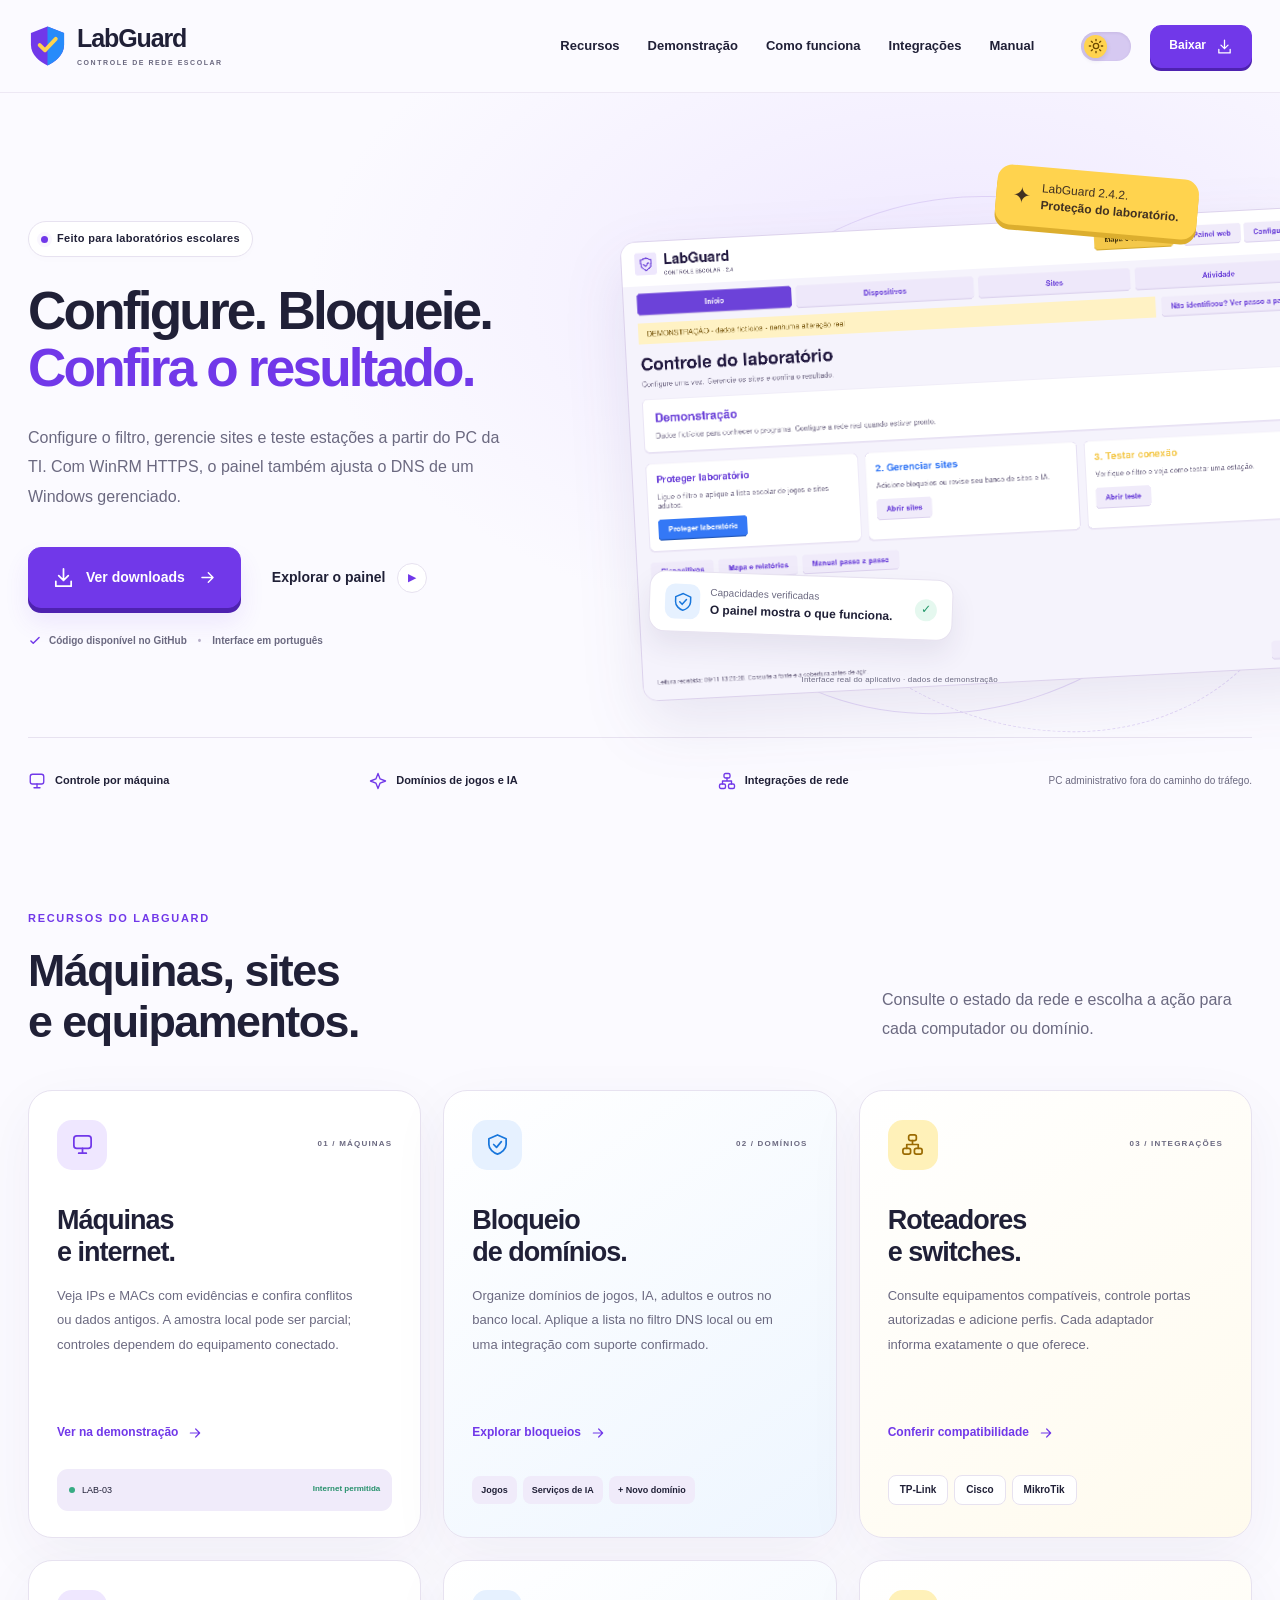
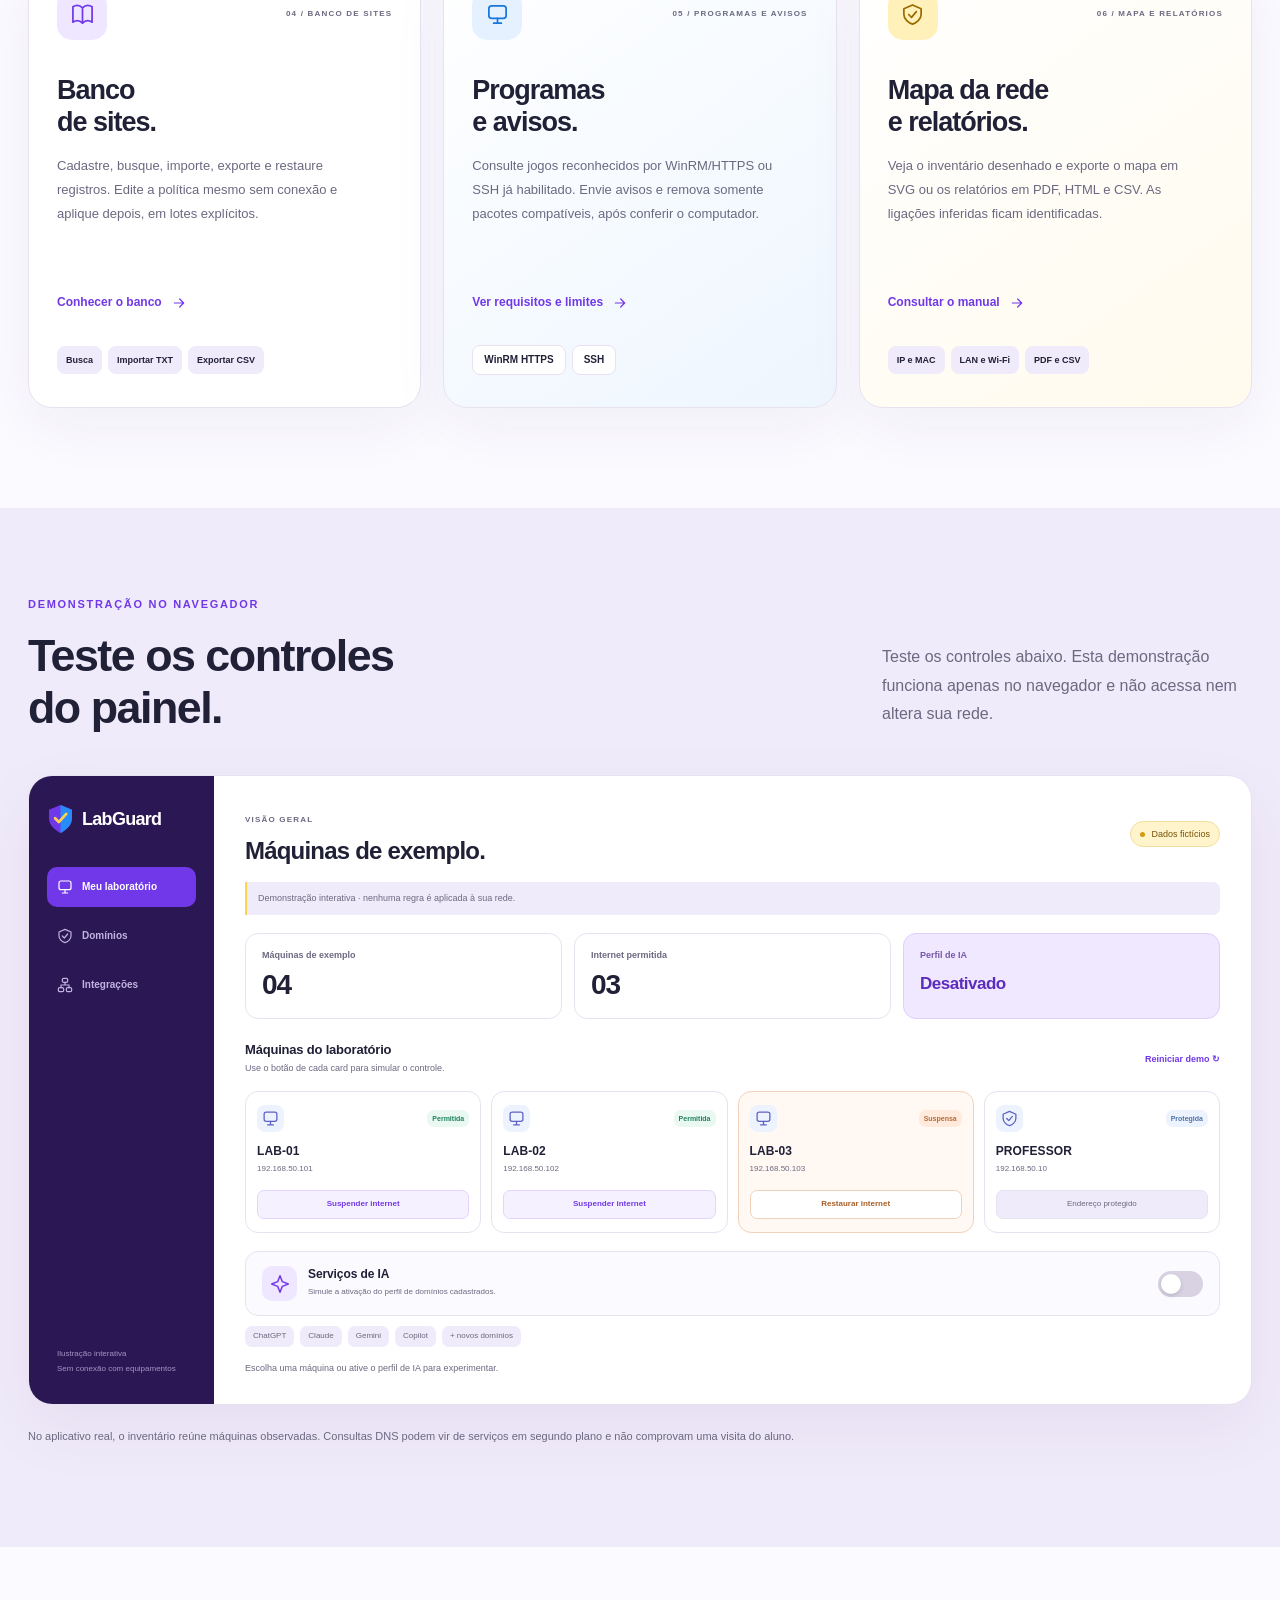
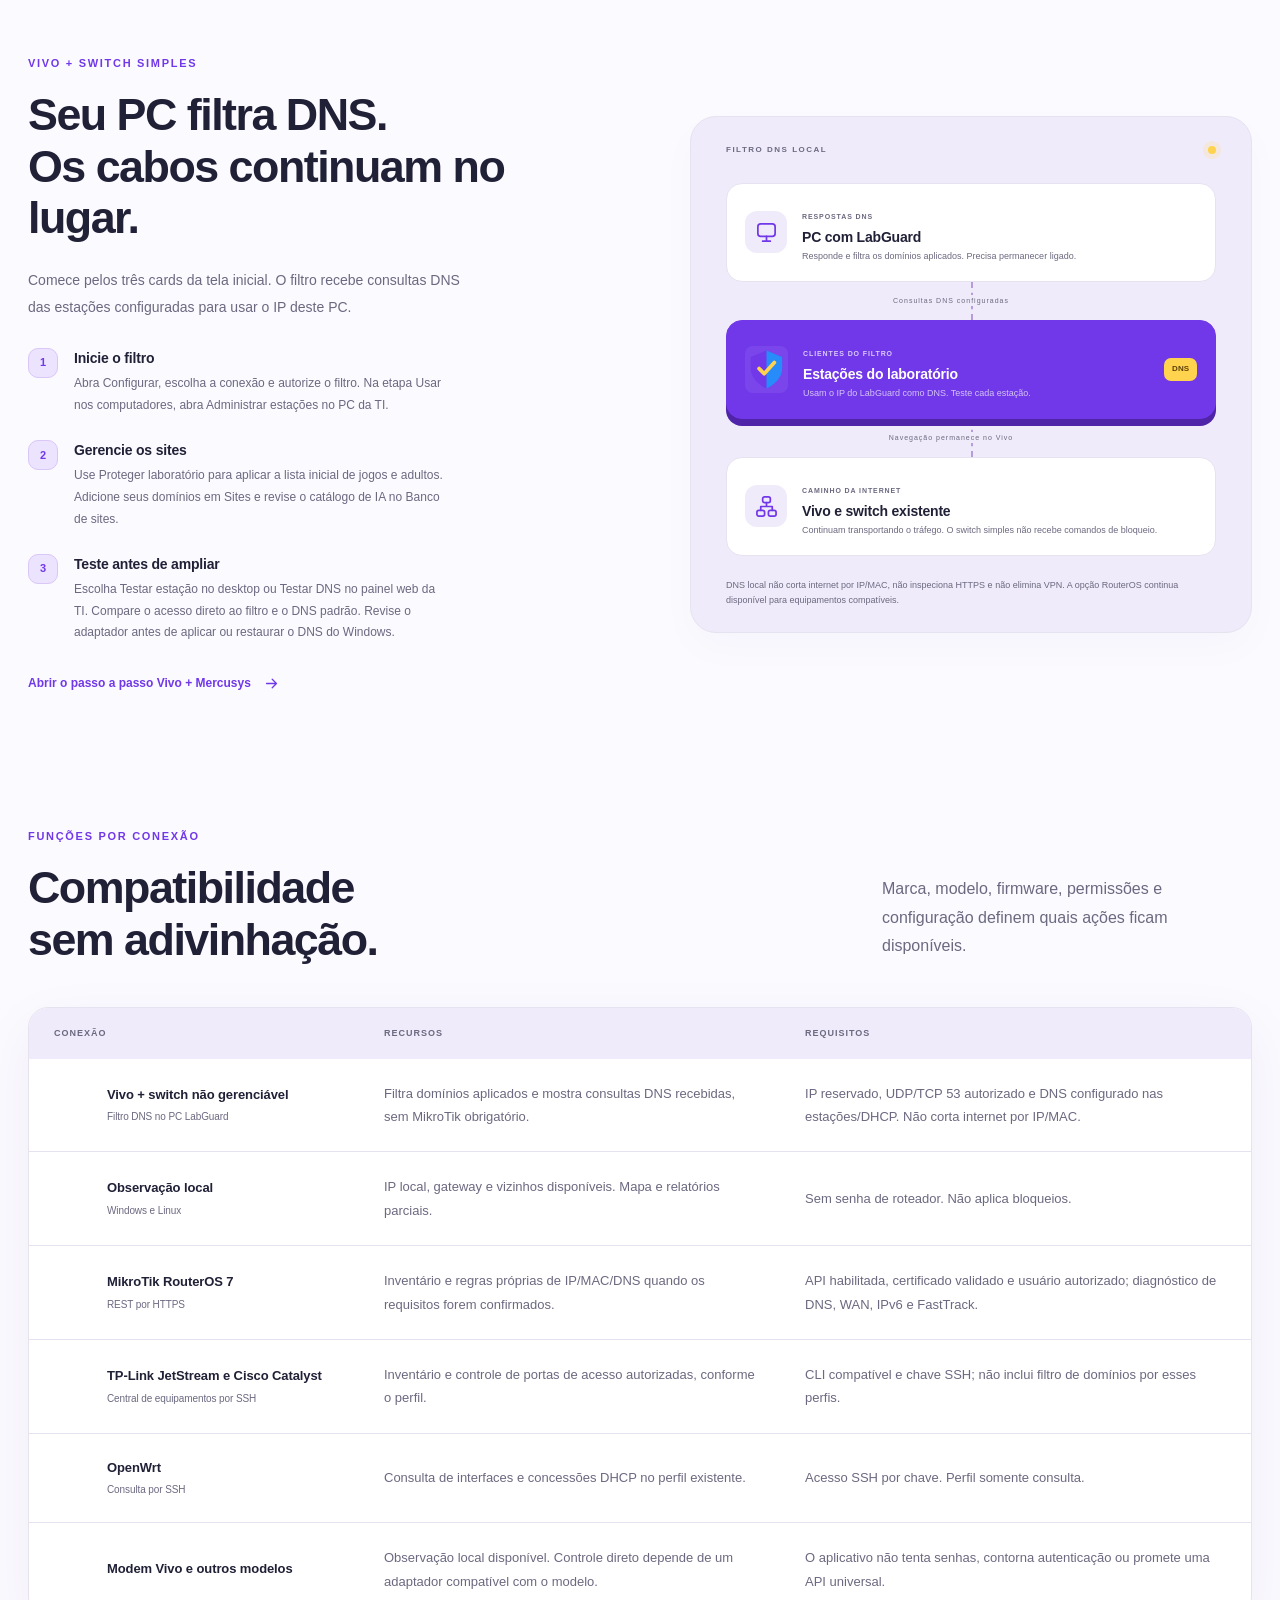
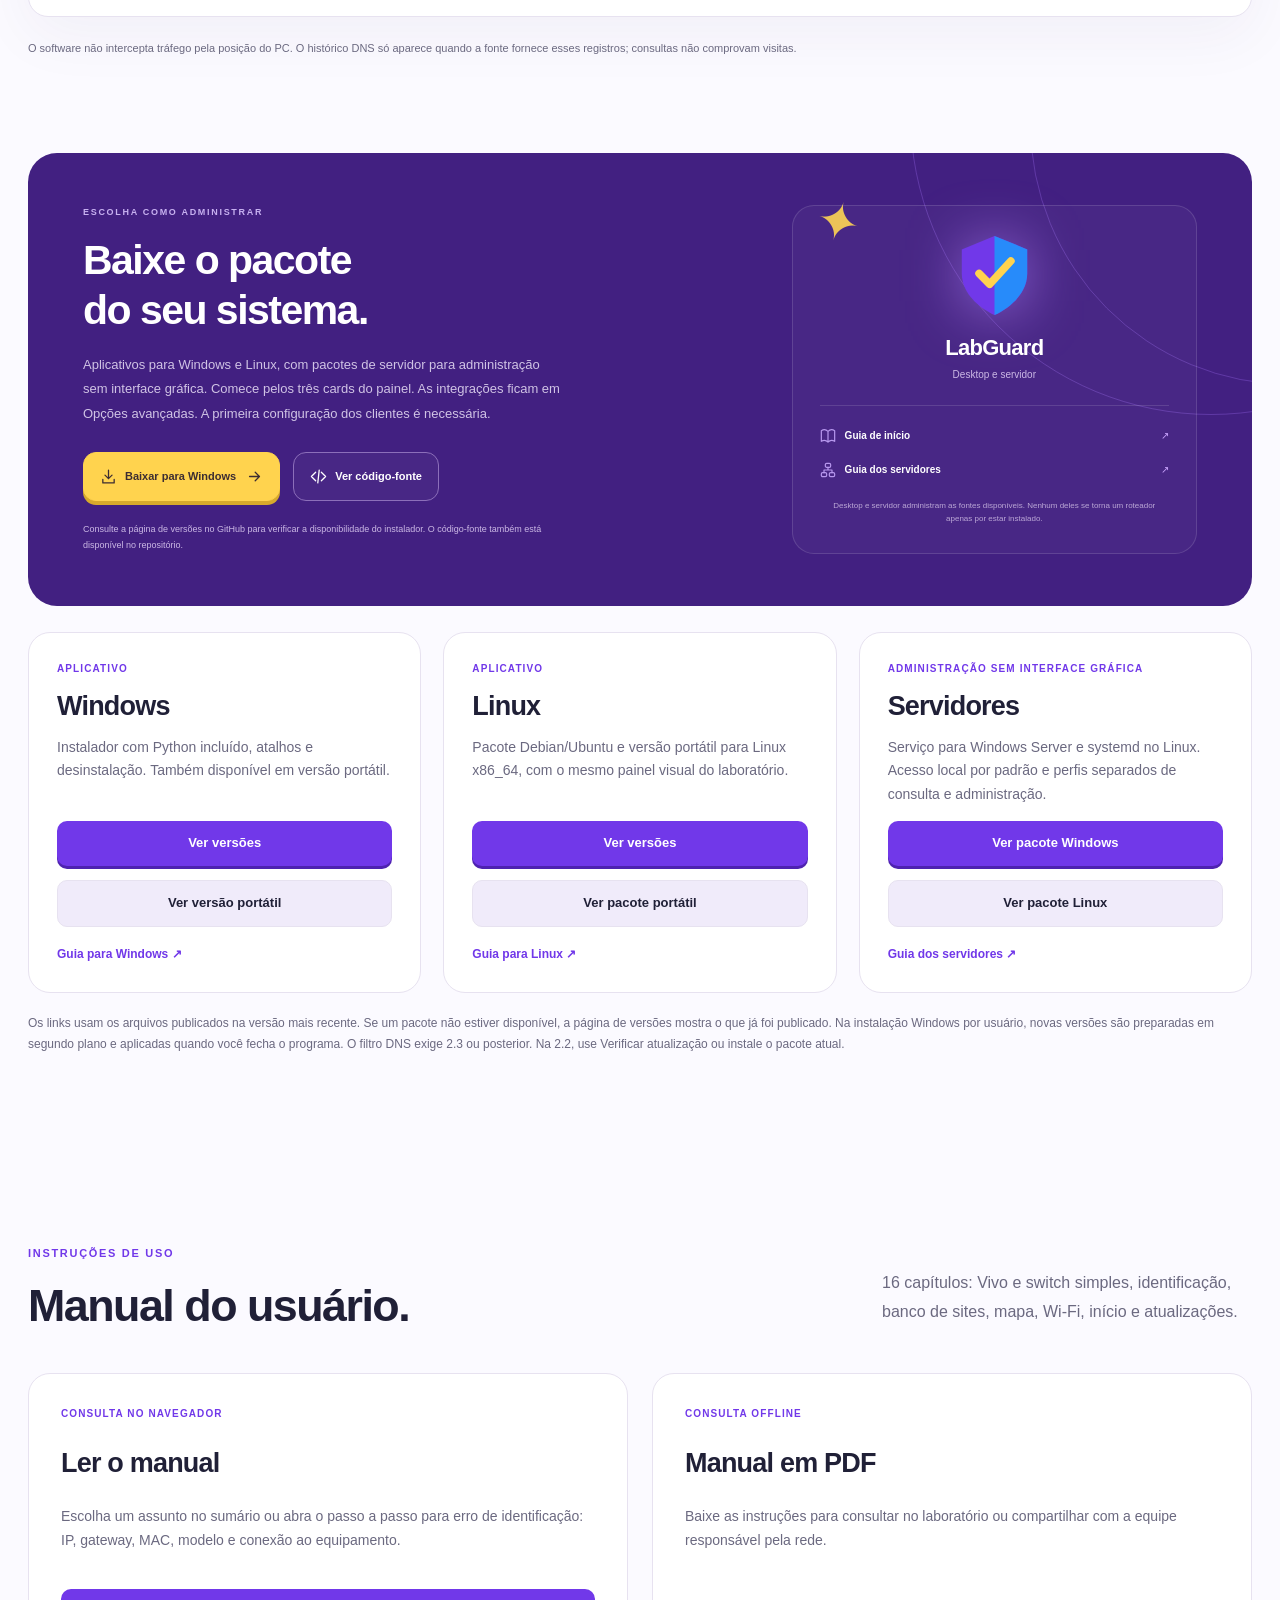
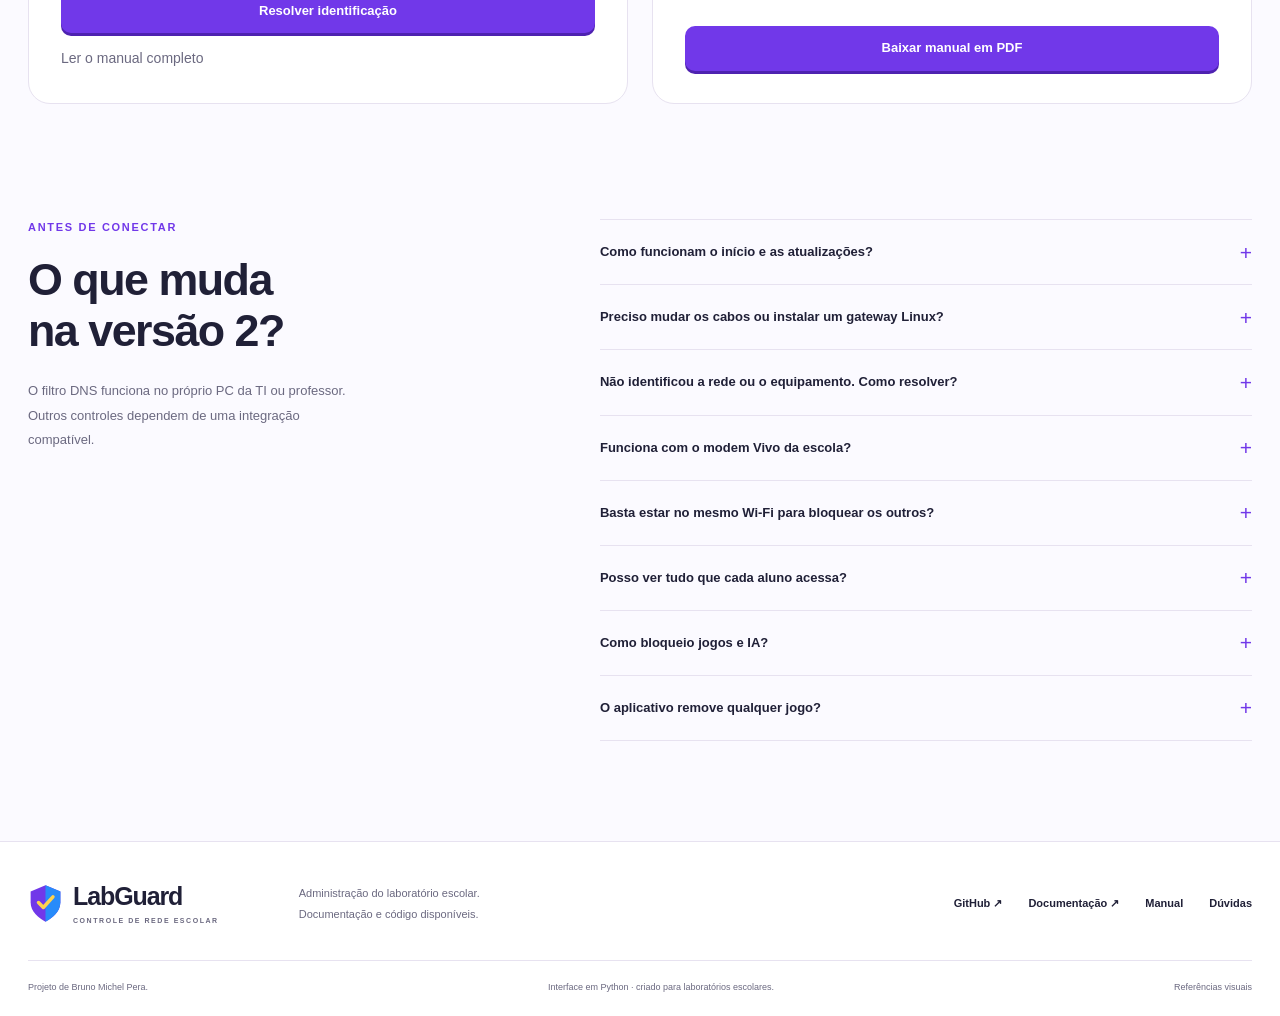
==== commit 0ffe6641: "Release 2.4.2: apply school filters and verify managed stations from the TI web panel" ====
--- a/website/index.html
+++ b/website/index.html
@@ -53,14 +53,14 @@
         <div class="hero-copy">
           <span class="eyebrow"><span class="status-dot"></span> Feito para laboratórios escolares</span>
           <h1>Configure. Bloqueie.<br><span>Confira o resultado.</span></h1>
-          <p class="hero-description">Três ações no painel: configurar, gerenciar sites e testar. Use o filtro DNS com Vivo e switch simples, após configurar o DNS dos computadores.</p>
+          <p class="hero-description">Configure o filtro, gerencie sites e teste estações a partir do PC da TI. Com WinRM HTTPS, o painel também ajusta o DNS de um Windows gerenciado.</p>
           <div class="hero-buttons"><a class="button button-primary" href="#download"><svg class="icon"><use href="#i-download"/></svg> Ver downloads <svg class="icon arrow"><use href="#i-arrow"/></svg></a><a class="button button-plain" href="#demonstracao">Explorar o painel <span class="play-dot">▶</span></a></div>
           <p class="hero-note"><svg class="icon"><use href="#i-check"/></svg> Código disponível no GitHub <span>•</span> Interface em português</p>
         </div>
         <div class="hero-art">
           <div class="art-orbit orbit-one" aria-hidden="true"></div><div class="art-orbit orbit-two" aria-hidden="true"></div>
-          <div class="art-tag"><span class="mini-spark">✦</span> LabGuard 2.4.1.<br><strong>Três ações para começar.</strong></div>
-          <img class="dashboard-illustration" src="assets/app-preview-240.png" width="1240" height="820" alt="Interface LabGuard 2.4 com três ações e opções avançadas recolhidas. Dados fictícios de demonstração.">
+          <div class="art-tag"><span class="mini-spark">✦</span> LabGuard 2.4.2.<br><strong>Proteção do laboratório.</strong></div>
+          <img class="dashboard-illustration" src="assets/app-preview-242.png" width="1240" height="820" alt="Interface LabGuard 2.4 com três ações e opções avançadas recolhidas. Dados fictícios de demonstração.">
           <div class="floating-status"><span class="icon-box small blue"><svg class="icon"><use href="#i-shield"/></svg></span><span>Capacidades verificadas<strong>O painel mostra o que funciona.</strong></span><span class="status-tick">✓</span></div>
           <p class="illustration-caption">Interface real do aplicativo · dados de demonstração</p>
         </div>
@@ -107,7 +107,7 @@
       </div>
     </section>
 
-    <section class="section how-section" id="como-funciona"><div class="container how-grid"><div class="how-copy"><span class="section-kicker">VIVO + SWITCH SIMPLES</span><h2>Seu PC filtra DNS.<br>Os cabos continuam no lugar.</h2><p>Comece pelos três cards da tela inicial. O filtro recebe consultas DNS das estações configuradas para usar o IP deste PC.</p><ol class="steps"><li><span>1</span><div><h3>Inicie o filtro</h3><p>Abra Configurar, escolha a conexão e autorize o filtro. Em Usar nos computadores, copie o IP para configurar o DNS das estações.</p></div></li><li><span>2</span><div><h3>Gerencie os sites</h3><p>Adicione um domínio em Sites ou revise e aplique sua lista no Banco de sites. A preparação do catálogo de IA não aplica regras sozinha.</p></div></li><li><span>3</span><div><h3>Teste antes de ampliar</h3><p>Use Verificar neste PC e depois compare o código TXT em outra estação. Confira as consultas em Atividade. VPN e DNS alternativo exigem política complementar.</p></div></li></ol><a class="inline-link" href="manual2/index.html#vivo-e-switch-simples">Abrir o passo a passo Vivo + Mercusys <svg class="icon"><use href="#i-arrow"/></svg></a></div><div class="topology-card"><div class="topology-header"><span class="mini-label">FILTRO DNS LOCAL</span><span class="topology-dot"></span></div><div class="network-node router-node"><span class="node-icon"><svg class="icon"><use href="#i-monitor"/></svg></span><div><small>RESPOSTAS DNS</small><strong>PC com LabGuard</strong><p>Responde e filtra os domínios aplicados. Precisa permanecer ligado.</p></div></div><div class="network-connector"><span>Consultas DNS configuradas</span><i></i></div><div class="network-node gateway-node"><img src="assets/favicon.svg" width="43" height="47" alt=""><div><small>CLIENTES DO FILTRO</small><strong>Estações do laboratório</strong><p>Usam o IP do LabGuard como DNS. Teste cada estação.</p></div><span class="node-tag">DNS</span></div><div class="network-connector"><i></i><span>Navegação permanece no Vivo</span></div><div class="network-node switch-node"><span class="node-icon"><svg class="icon"><use href="#i-network"/></svg></span><div><small>CAMINHO DA INTERNET</small><strong>Vivo e switch existente</strong><p>Continuam transportando o tráfego. O switch simples não recebe comandos de bloqueio.</p></div></div><p class="topology-note">DNS local não corta internet por IP/MAC, não inspeciona HTTPS e não elimina VPN. A opção RouterOS continua disponível para equipamentos compatíveis.</p></div></div></section>
+    <section class="section how-section" id="como-funciona"><div class="container how-grid"><div class="how-copy"><span class="section-kicker">VIVO + SWITCH SIMPLES</span><h2>Seu PC filtra DNS.<br>Os cabos continuam no lugar.</h2><p>Comece pelos três cards da tela inicial. O filtro recebe consultas DNS das estações configuradas para usar o IP deste PC.</p><ol class="steps"><li><span>1</span><div><h3>Inicie o filtro</h3><p>Abra Configurar, escolha a conexão e autorize o filtro. Na etapa Usar nos computadores, abra Administrar estações no PC da TI.</p></div></li><li><span>2</span><div><h3>Gerencie os sites</h3><p>Use Proteger laboratório para aplicar a lista inicial de jogos e adultos. Adicione seus domínios em Sites e revise o catálogo de IA no Banco de sites.</p></div></li><li><span>3</span><div><h3>Teste antes de ampliar</h3><p>Escolha Testar estação no desktop ou Testar DNS no painel web da TI. Compare o acesso direto ao filtro e o DNS padrão. Revise o adaptador antes de aplicar ou restaurar o DNS do Windows.</p></div></li></ol><a class="inline-link" href="manual2/index.html#vivo-e-switch-simples">Abrir o passo a passo Vivo + Mercusys <svg class="icon"><use href="#i-arrow"/></svg></a></div><div class="topology-card"><div class="topology-header"><span class="mini-label">FILTRO DNS LOCAL</span><span class="topology-dot"></span></div><div class="network-node router-node"><span class="node-icon"><svg class="icon"><use href="#i-monitor"/></svg></span><div><small>RESPOSTAS DNS</small><strong>PC com LabGuard</strong><p>Responde e filtra os domínios aplicados. Precisa permanecer ligado.</p></div></div><div class="network-connector"><span>Consultas DNS configuradas</span><i></i></div><div class="network-node gateway-node"><img src="assets/favicon.svg" width="43" height="47" alt=""><div><small>CLIENTES DO FILTRO</small><strong>Estações do laboratório</strong><p>Usam o IP do LabGuard como DNS. Teste cada estação.</p></div><span class="node-tag">DNS</span></div><div class="network-connector"><i></i><span>Navegação permanece no Vivo</span></div><div class="network-node switch-node"><span class="node-icon"><svg class="icon"><use href="#i-network"/></svg></span><div><small>CAMINHO DA INTERNET</small><strong>Vivo e switch existente</strong><p>Continuam transportando o tráfego. O switch simples não recebe comandos de bloqueio.</p></div></div><p class="topology-note">DNS local não corta internet por IP/MAC, não inspeciona HTTPS e não elimina VPN. A opção RouterOS continua disponível para equipamentos compatíveis.</p></div></div></section>
 
         <section class="section compatibility-section" id="compatibilidade"><div class="container"><div class="section-heading"><div><span class="section-kicker">FUNÇÕES POR CONEXÃO</span><h2>Compatibilidade<br>sem adivinhação.</h2></div><p>Marca, modelo, firmware, permissões e configuração definem quais ações ficam disponíveis.</p></div><div class="compatibility-table-wrap"><table class="compatibility-table"><caption class="sr-only">Fontes de dados e capacidades do LabGuard 2.4</caption><thead><tr><th>Conexão</th><th>Recursos</th><th>Requisitos</th></tr></thead><tbody><tr><th>Vivo + switch não gerenciável<small>Filtro DNS no PC LabGuard</small></th><td>Filtra domínios aplicados e mostra consultas DNS recebidas, sem MikroTik obrigatório.</td><td>IP reservado, UDP/TCP 53 autorizado e DNS configurado nas estações/DHCP. Não corta internet por IP/MAC.</td></tr><tr><th>Observação local<small>Windows e Linux</small></th><td>IP local, gateway e vizinhos disponíveis. Mapa e relatórios parciais.</td><td>Sem senha de roteador. Não aplica bloqueios.</td></tr><tr><th>MikroTik RouterOS 7<small>REST por HTTPS</small></th><td>Inventário e regras próprias de IP/MAC/DNS quando os requisitos forem confirmados.</td><td>API habilitada, certificado validado e usuário autorizado; diagnóstico de DNS, WAN, IPv6 e FastTrack.</td></tr><tr><th>TP-Link JetStream e Cisco Catalyst<small>Central de equipamentos por SSH</small></th><td>Inventário e controle de portas de acesso autorizadas, conforme o perfil.</td><td>CLI compatível e chave SSH; não inclui filtro de domínios por esses perfis.</td></tr><tr><th>OpenWrt<small>Consulta por SSH</small></th><td>Consulta de interfaces e concessões DHCP no perfil existente.</td><td>Acesso SSH por chave. Perfil somente consulta.</td></tr><tr><th>Modem Vivo e outros modelos</th><td>Observação local disponível. Controle direto depende de um adaptador compatível com o modelo.</td><td>O aplicativo não tenta senhas, contorna autenticação ou promete uma API universal.</td></tr></tbody></table></div><p class="section-footnote">O software não intercepta tráfego pela posição do PC. O histórico DNS só aparece quando a fonte fornece esses registros; consultas não comprovam visitas.</p></div></section>
 
@@ -129,7 +129,7 @@
 
     <section class="section" id="manual"><div class="container"><div class="section-heading"><div><span class="section-kicker">INSTRUÇÕES DE USO</span><h2>Manual do usuário.</h2></div><p>16 capítulos: Vivo e switch simples, identificação, banco de sites, mapa, Wi-Fi, início e atualizações.</p></div><div class="manual-grid"><article class="platform-card"><span class="platform-kicker">CONSULTA NO NAVEGADOR</span><h3>Ler o manual</h3><p>Escolha um assunto no sumário ou abra o passo a passo para erro de identificação: IP, gateway, MAC, modelo e conexão ao equipamento.</p><a class="platform-download" href="manual2/index.html#erro-de-identificacao">Resolver identificação</a><p><a href="manual2/index.html">Ler o manual completo</a></p></article><article class="platform-card"><span class="platform-kicker">CONSULTA OFFLINE</span><h3>Manual em PDF</h3><p>Baixe as instruções para consultar no laboratório ou compartilhar com a equipe responsável pela rede.</p><a class="platform-download" href="manual2/Manual_LabGuard_2.pdf" download>Baixar manual em PDF</a></article></div></div></section>
 
-        <section class="section faq-section" id="duvidas"><div class="container faq-grid"><div><span class="section-kicker">ANTES DE CONECTAR</span><h2>O que muda<br>na versão 2?</h2><p class="faq-intro">O filtro DNS funciona no próprio PC da TI ou professor. Outros controles dependem de uma integração compatível.</p></div><div class="faq-list"><details><summary>Como funcionam o início e as atualizações?<span>+</span></summary><p>Ao abrir, o aplicativo começa a observar a rede. No Windows instalado por usuário, consulta versões estáveis oficiais e aplica uma atualização verificada ao encerrar voluntariamente. Não fecha a janela durante a aula. Linux, portátil e servidores dependem da instalação pela TI. A conexão automática opcional ao RouterOS usa o cofre do Windows e começa somente para consulta. <a href="manual2/index.html#atualizacoes-e-inicio">Ver instruções e limites</a>.</p></details><details><summary>Preciso mudar os cabos ou instalar um gateway Linux?<span>+</span></summary><p>Não para observação local ou administração direta de um roteador compatível que já controla a rede. O modo gateway anterior continua disponível como opção avançada.</p></details><details><summary>Não identificou a rede ou o equipamento. Como resolver?<span>+</span></summary><ol><li>Em <strong>Início</strong>, clique <strong>Não identificou? Ver passo a passo</strong> e confira o sintoma.</li><li>Confira a conexão e os endereços da interface do laboratório. O guia traz comandos de consulta para Windows e Linux.</li><li>Se faltarem máquinas ou MACs, confira o cache local e a lista autorizada do roteador. A observação pode ser parcial; o MAC do próprio PC pode ficar vazio.</li><li>Para marca/modelo desconhecido ou falha de HTTPS, confirme etiqueta, IP, certificado, API e permissões com a TI.</li><li>Nos modos de observação e roteador direto, use <strong>Atualizar consulta</strong> e confira o resultado. O assistente não aplica bloqueios nem troca configurações da rede; a leitura do modo gateway avançado fica fora desse atalho.</li></ol><p><a href="manual2/index.html#erro-de-identificacao">Abrir o passo a passo completo</a>. Não inclua senhas, tokens ou chaves ao pedir suporte.</p></details><details><summary>Funciona com o modem Vivo da escola?<span>+</span></summary><p>O filtro DNS local funciona sem API do modem. É necessário distribuir o DNS do LabGuard no DHCP/LAN do Vivo, se o modelo permitir, ou nas estações. Controle direto e corte de internet pelo modem continuam dependendo do modelo e integração.</p></details><details><summary>Basta estar no mesmo Wi-Fi para bloquear os outros?<span>+</span></summary><p>Não. No filtro local, as estações precisam usar o DNS do LabGuard. Corte de internet exige outro controle compatível. Redes de convidados, isolamento e NAT também podem limitar a observação. O aplicativo não faz ataques ARP, interceptação ou desautenticação Wi-Fi.</p></details><details><summary>Posso ver tudo que cada aluno acessa?<span>+</span></summary><p>O histórico depende dos registros fornecidos pela fonte. O filtro local registra somente consultas DNS que recebe. Observação e inventário RouterOS não fornecem esse histórico por aluno. Consultas não comprovam visitas. Conteúdo HTTPS, mensagens e URLs completas não são coletados.</p></details><details><summary>Como bloqueio jogos e IA?<span>+</span></summary><p>Cadastre os domínios no banco e aplique a lista em uma conexão com suporte DNS confirmado. O catálogo de IA pode preparar os cadastros. DNS alternativo, VPNs, conteúdo em cache e IA local podem limitar esse bloqueio.</p></details><details><summary>O aplicativo remove qualquer jogo?<span>+</span></summary><p>A administração remota continua usando WinRM/HTTPS ou SSH já configurado. A remoção é restrita a pacotes reconhecidos e exige confirmação; Roblox clássico e Minecraft para Windows ficam para revisão manual.</p></details></div></div></section>
+        <section class="section faq-section" id="duvidas"><div class="container faq-grid"><div><span class="section-kicker">ANTES DE CONECTAR</span><h2>O que muda<br>na versão 2?</h2><p class="faq-intro">O filtro DNS funciona no próprio PC da TI ou professor. Outros controles dependem de uma integração compatível.</p></div><div class="faq-list"><details><summary>Como funcionam o início e as atualizações?<span>+</span></summary><p>Ao abrir, o aplicativo começa a observar a rede. No Windows instalado por usuário, consulta versões estáveis oficiais e aplica uma atualização verificada ao encerrar voluntariamente. Não fecha a janela durante a aula. Linux, portátil e servidores dependem da instalação pela TI. A conexão automática opcional ao RouterOS usa o cofre do Windows e começa somente para consulta. <a href="manual2/index.html#atualizacoes-e-inicio">Ver instruções e limites</a>.</p></details><details><summary>Preciso mudar os cabos ou instalar um gateway Linux?<span>+</span></summary><p>Não para observação local ou administração direta de um roteador compatível que já controla a rede. O modo gateway anterior continua disponível como opção avançada.</p></details><details><summary>Não identificou a rede ou o equipamento. Como resolver?<span>+</span></summary><ol><li>Em <strong>Início</strong>, clique <strong>Não identificou? Ver passo a passo</strong> e confira o sintoma.</li><li>Confira a conexão e os endereços da interface do laboratório. O guia traz comandos de consulta para Windows e Linux.</li><li>Se faltarem máquinas ou MACs, confira o cache local e a lista autorizada do roteador. A observação pode ser parcial; o MAC do próprio PC pode ficar vazio.</li><li>Para marca/modelo desconhecido ou falha de HTTPS, confirme etiqueta, IP, certificado, API e permissões com a TI.</li><li>Nos modos de observação e roteador direto, use <strong>Atualizar consulta</strong> e confira o resultado. O assistente não aplica bloqueios nem troca configurações da rede; a leitura do modo gateway avançado fica fora desse atalho.</li></ol><p><a href="manual2/index.html#erro-de-identificacao">Abrir o passo a passo completo</a>. Não inclua senhas, tokens ou chaves ao pedir suporte.</p></details><details><summary>Funciona com o modem Vivo da escola?<span>+</span></summary><p>O filtro DNS local funciona sem API do modem. A TI pode distribuir o DNS pelo DHCP/LAN do Vivo, quando disponível, por política institucional, ou pelo painel em uma estação com WinRM HTTPS preparado. Controle direto e corte de internet pelo modem continuam dependendo do modelo e integração.</p></details><details><summary>Basta estar no mesmo Wi-Fi para bloquear os outros?<span>+</span></summary><p>Não. No filtro local, as estações precisam usar o DNS do LabGuard. Corte de internet exige outro controle compatível. Redes de convidados, isolamento e NAT também podem limitar a observação. O aplicativo não faz ataques ARP, interceptação ou desautenticação Wi-Fi.</p></details><details><summary>Posso ver tudo que cada aluno acessa?<span>+</span></summary><p>O histórico depende dos registros fornecidos pela fonte. O filtro local registra somente consultas DNS que recebe. Observação e inventário RouterOS não fornecem esse histórico por aluno. Consultas não comprovam visitas. Conteúdo HTTPS, mensagens e URLs completas não são coletados.</p></details><details><summary>Como bloqueio jogos e IA?<span>+</span></summary><p>Cadastre os domínios no banco e aplique a lista em uma conexão com suporte DNS confirmado. O catálogo de IA pode preparar os cadastros. DNS alternativo, VPNs, conteúdo em cache e IA local podem limitar esse bloqueio.</p></details><details><summary>O aplicativo remove qualquer jogo?<span>+</span></summary><p>A administração remota continua usando WinRM/HTTPS ou SSH já configurado. A remoção é restrita a pacotes reconhecidos e exige confirmação; Roblox clássico e Minecraft para Windows ficam para revisão manual.</p></details></div></div></section>
   </main>
   <footer class="site-footer"><div class="container footer-top"><a class="brand" href="#inicio"><img src="assets/favicon.svg" width="35" height="39" alt=""><span>Lab<span class="brand-light">Guard</span><small>CONTROLE DE REDE ESCOLAR</small></span></a><p>Administração do laboratório escolar.<br>Documentação e código disponíveis.</p><div class="footer-links"><a href="https://github.com/perabru/LabGuard" target="_blank" rel="noopener">GitHub ↗</a><a href="https://github.com/perabru/LabGuard/blob/main/README.md" target="_blank" rel="noopener">Documentação ↗</a><a href="#manual">Manual</a><a href="#duvidas">Dúvidas</a></div></div><div class="container footer-bottom"><span>Projeto de Bruno Michel Pera.</span><span>Interface em Python · criado para laboratórios escolares.</span><a href="REFERENCIAS.md">Referências visuais</a></div></footer>
 </body>
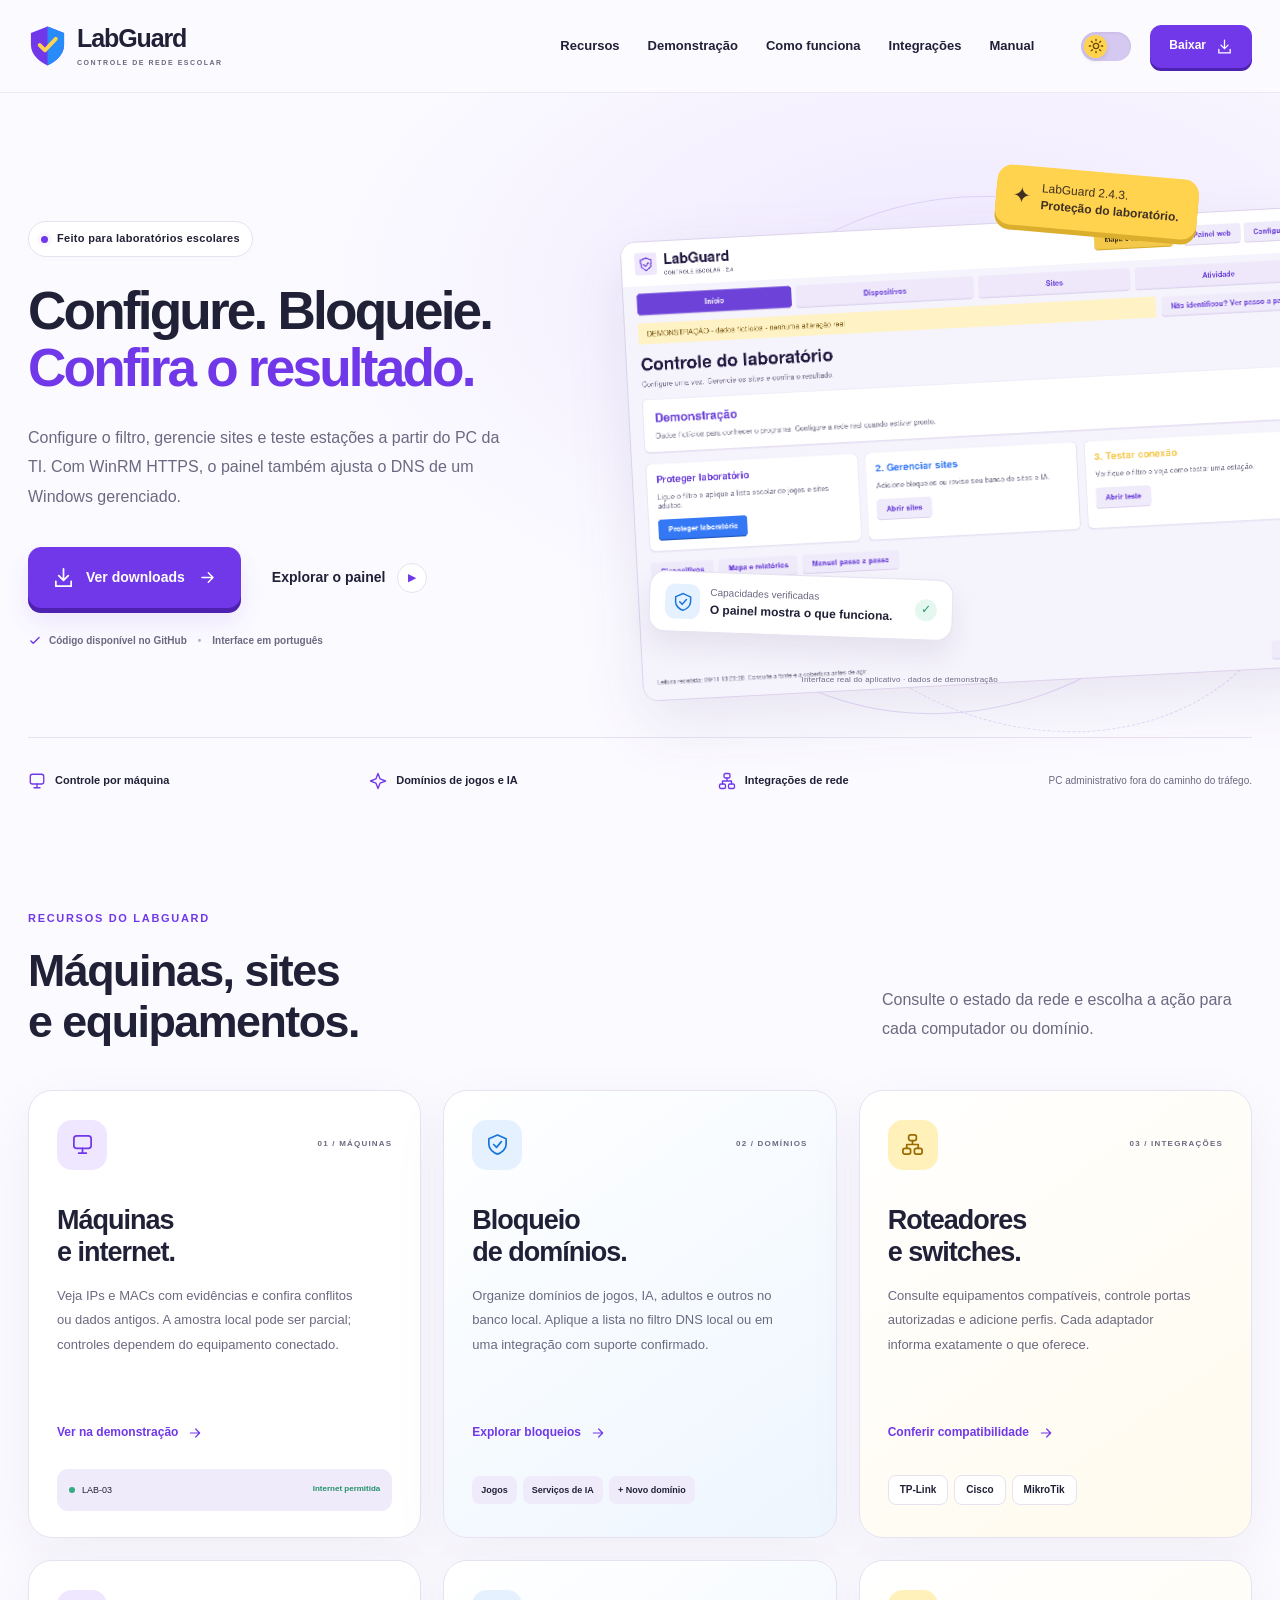
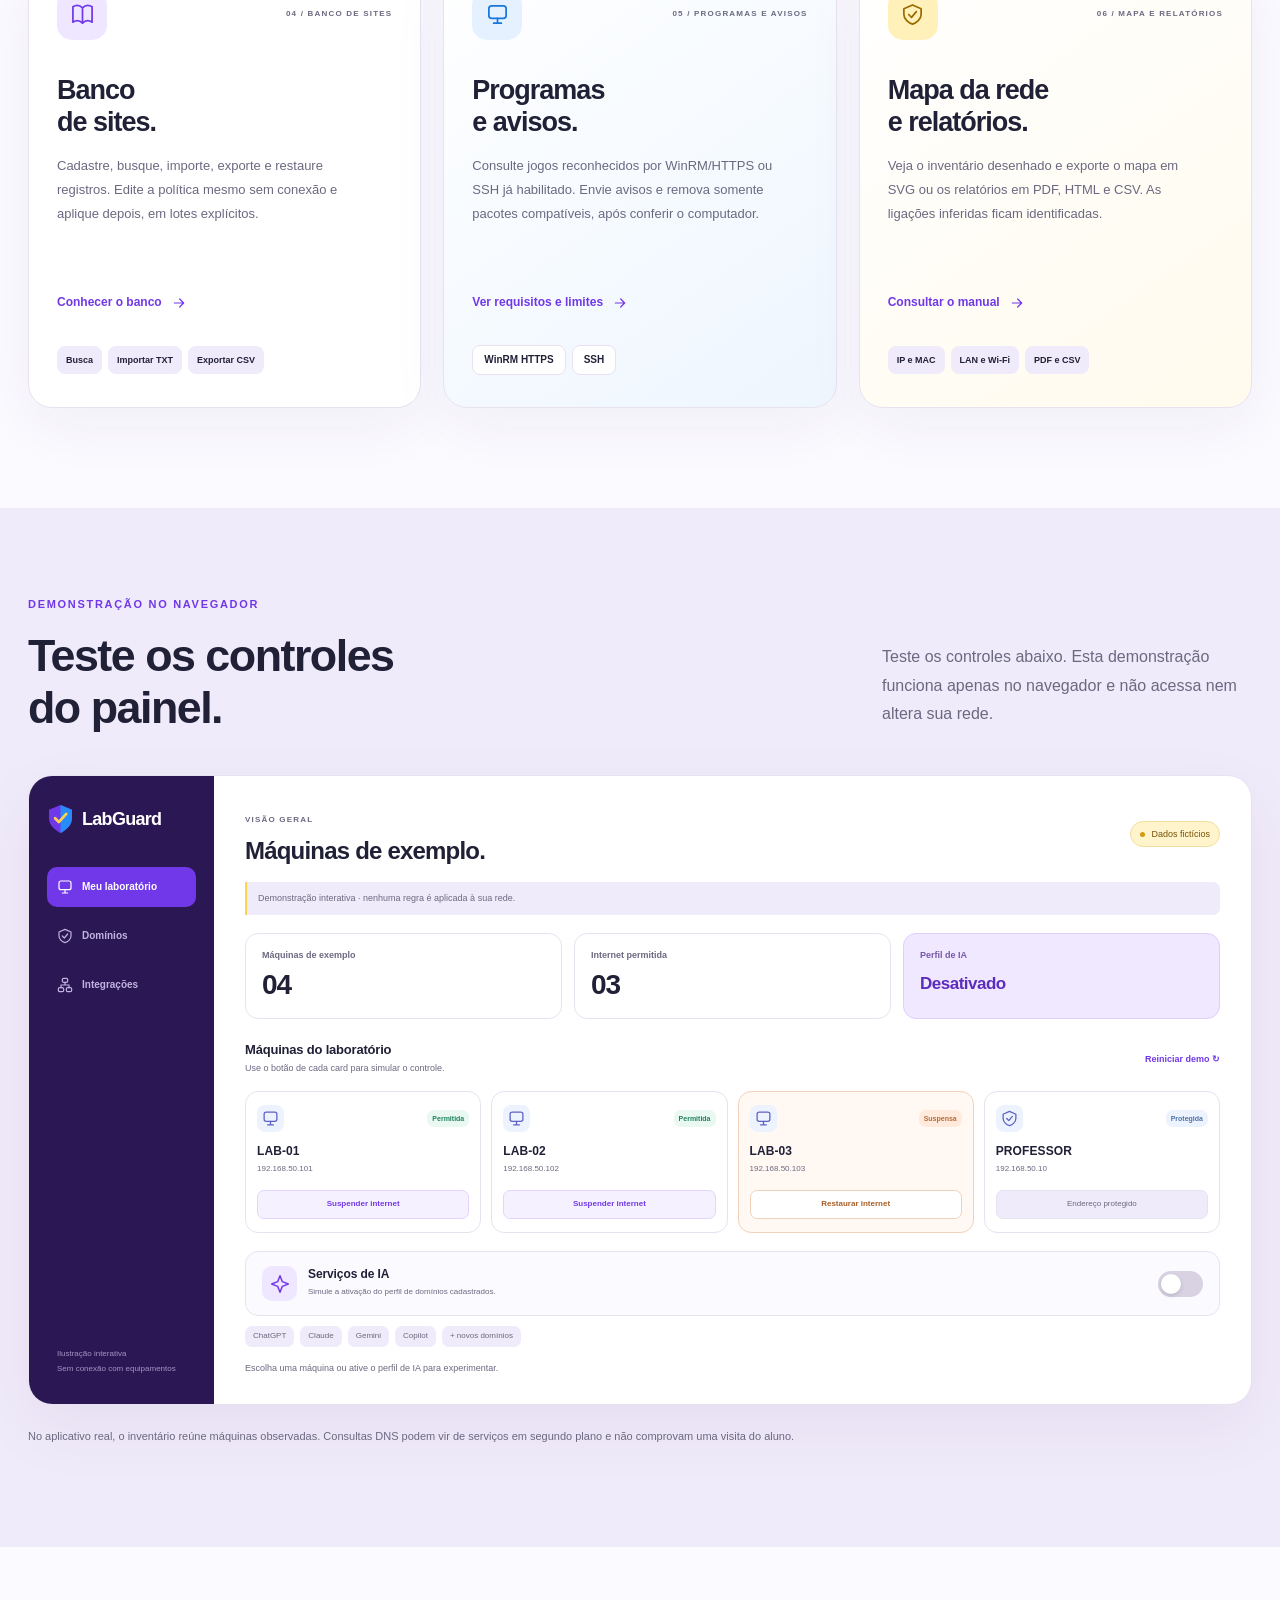
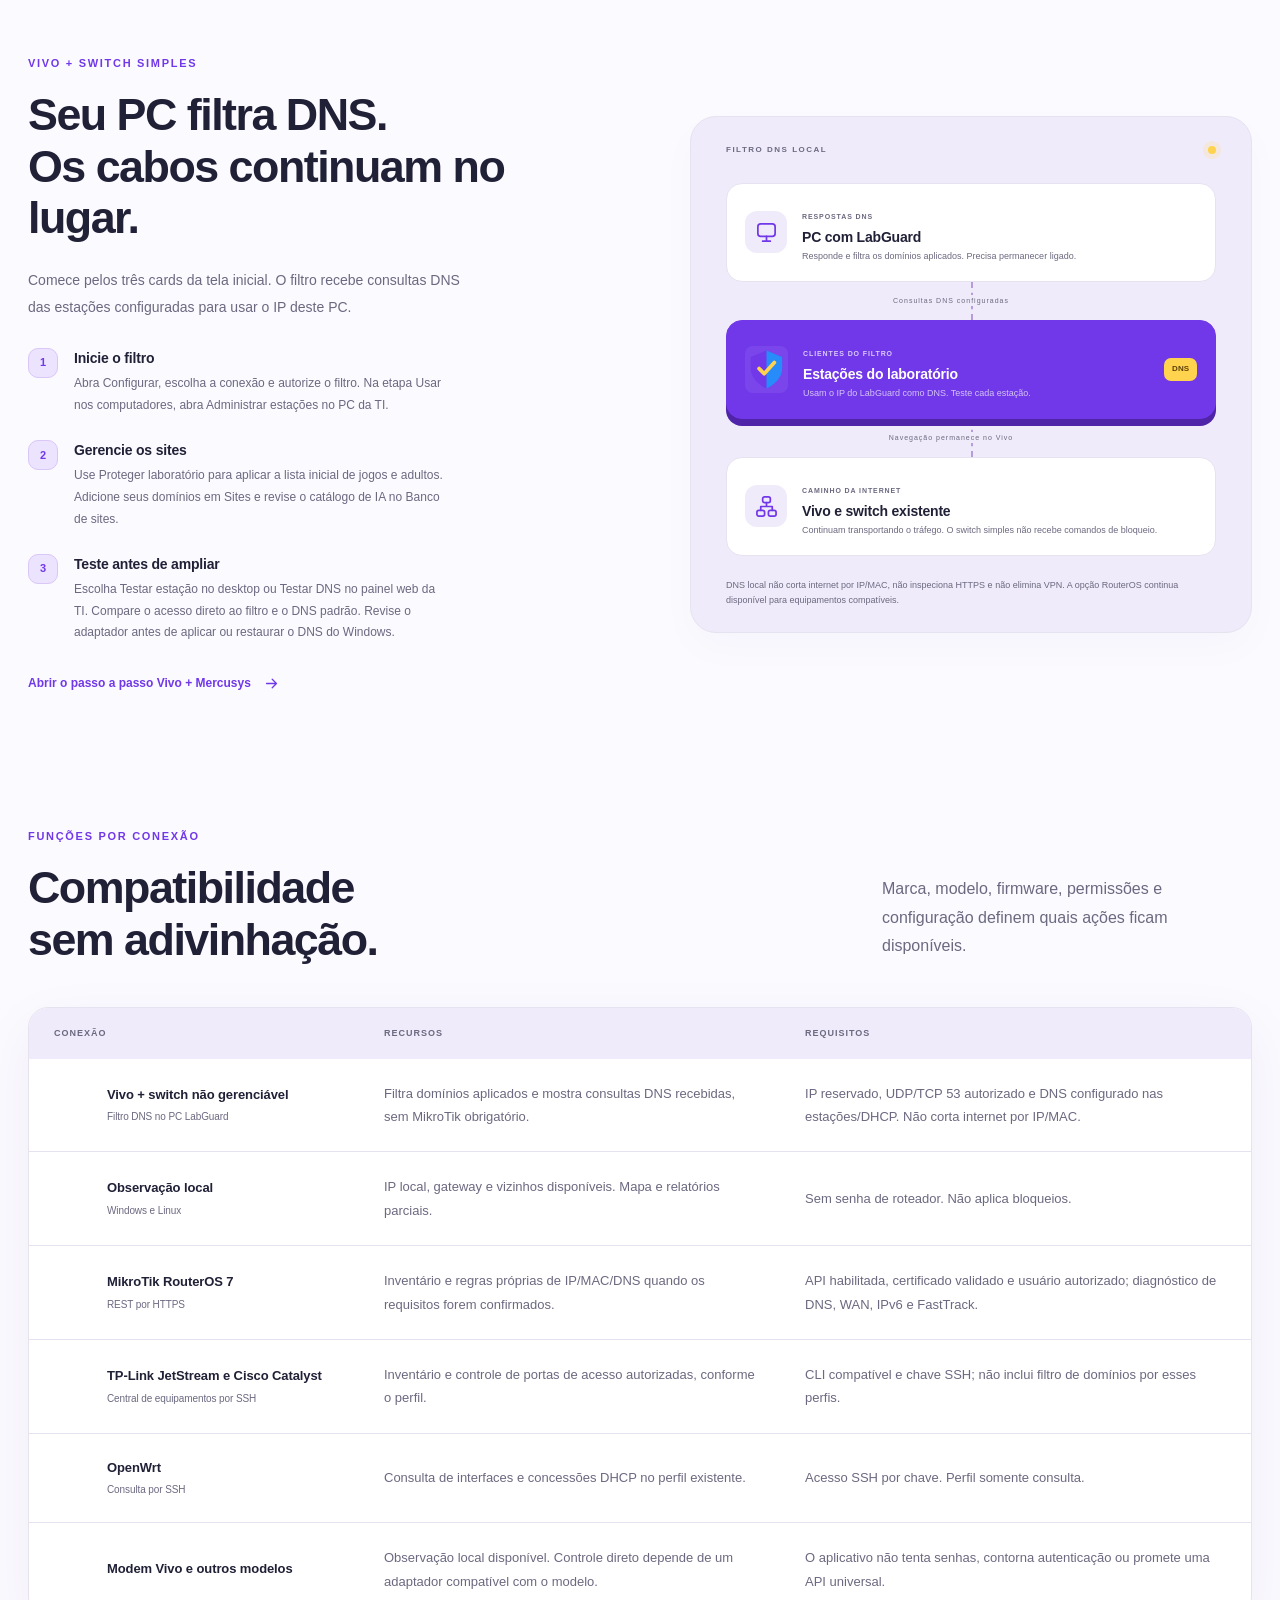
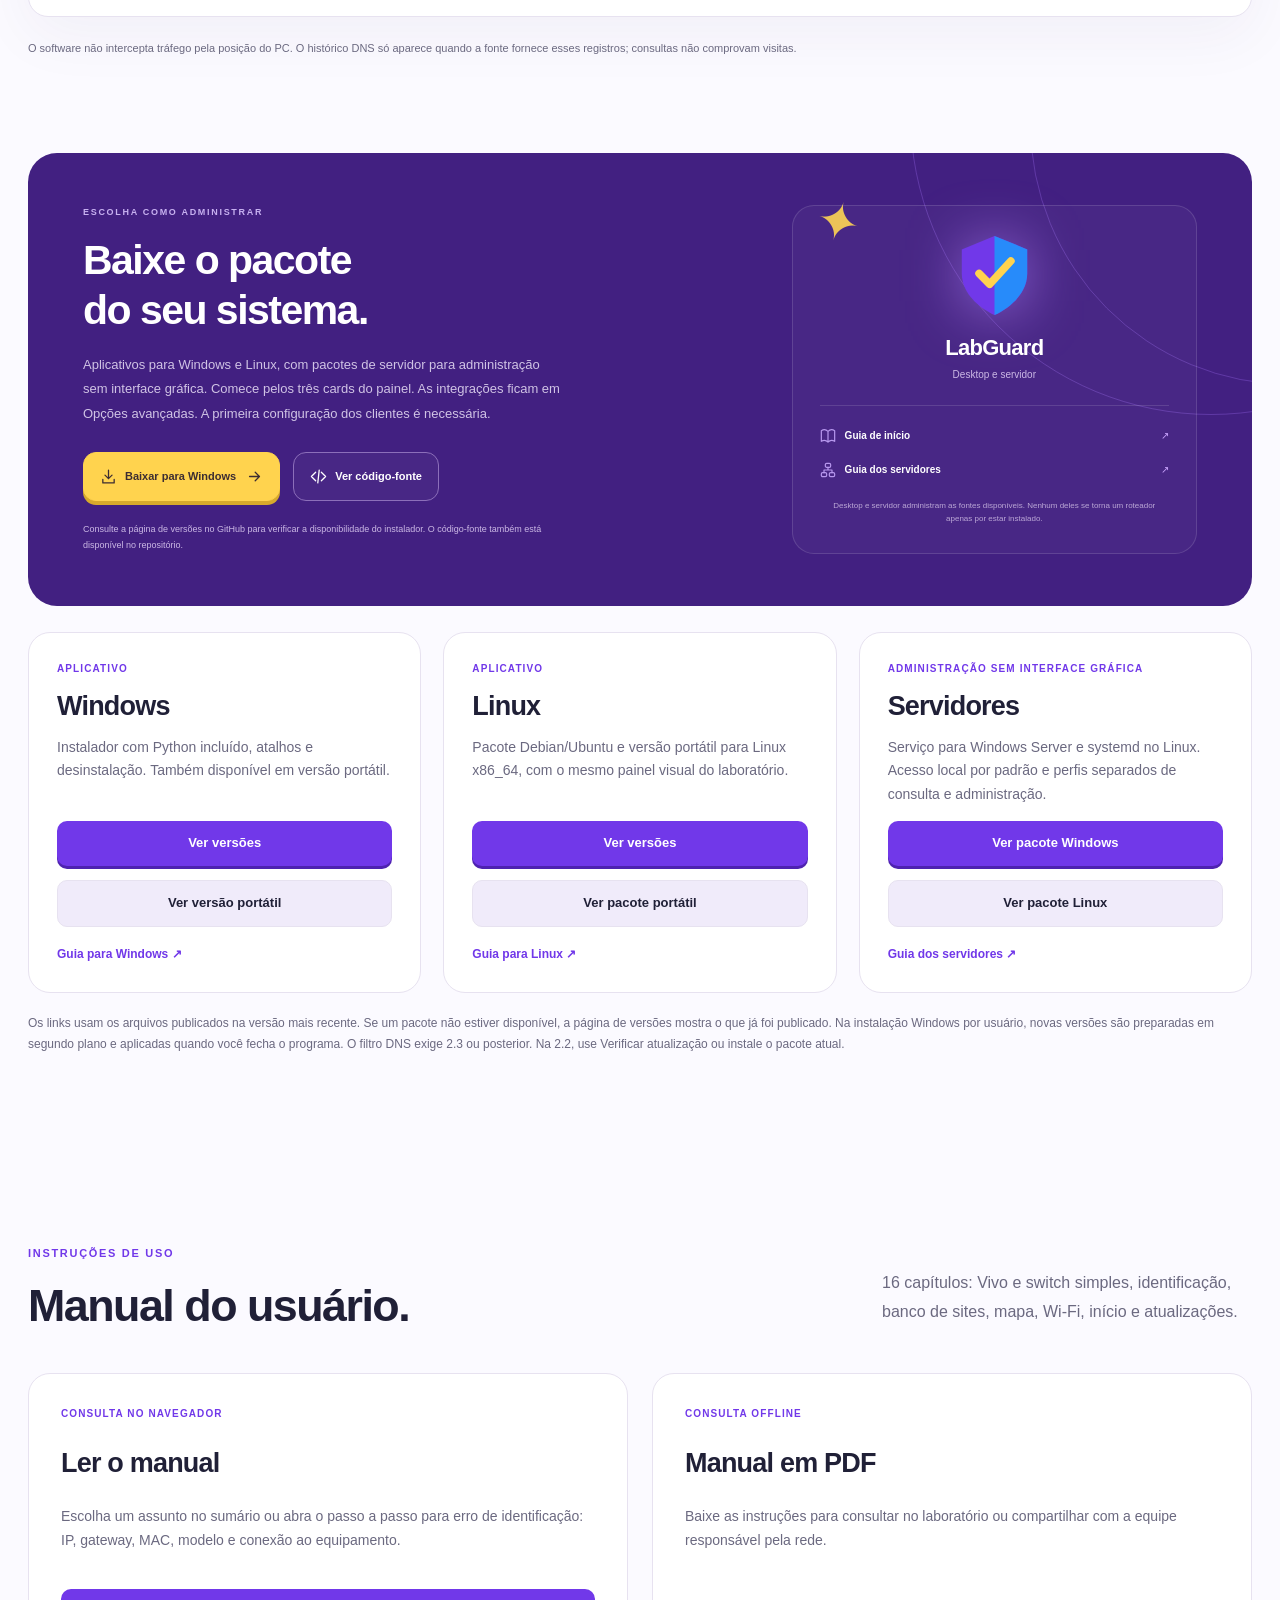
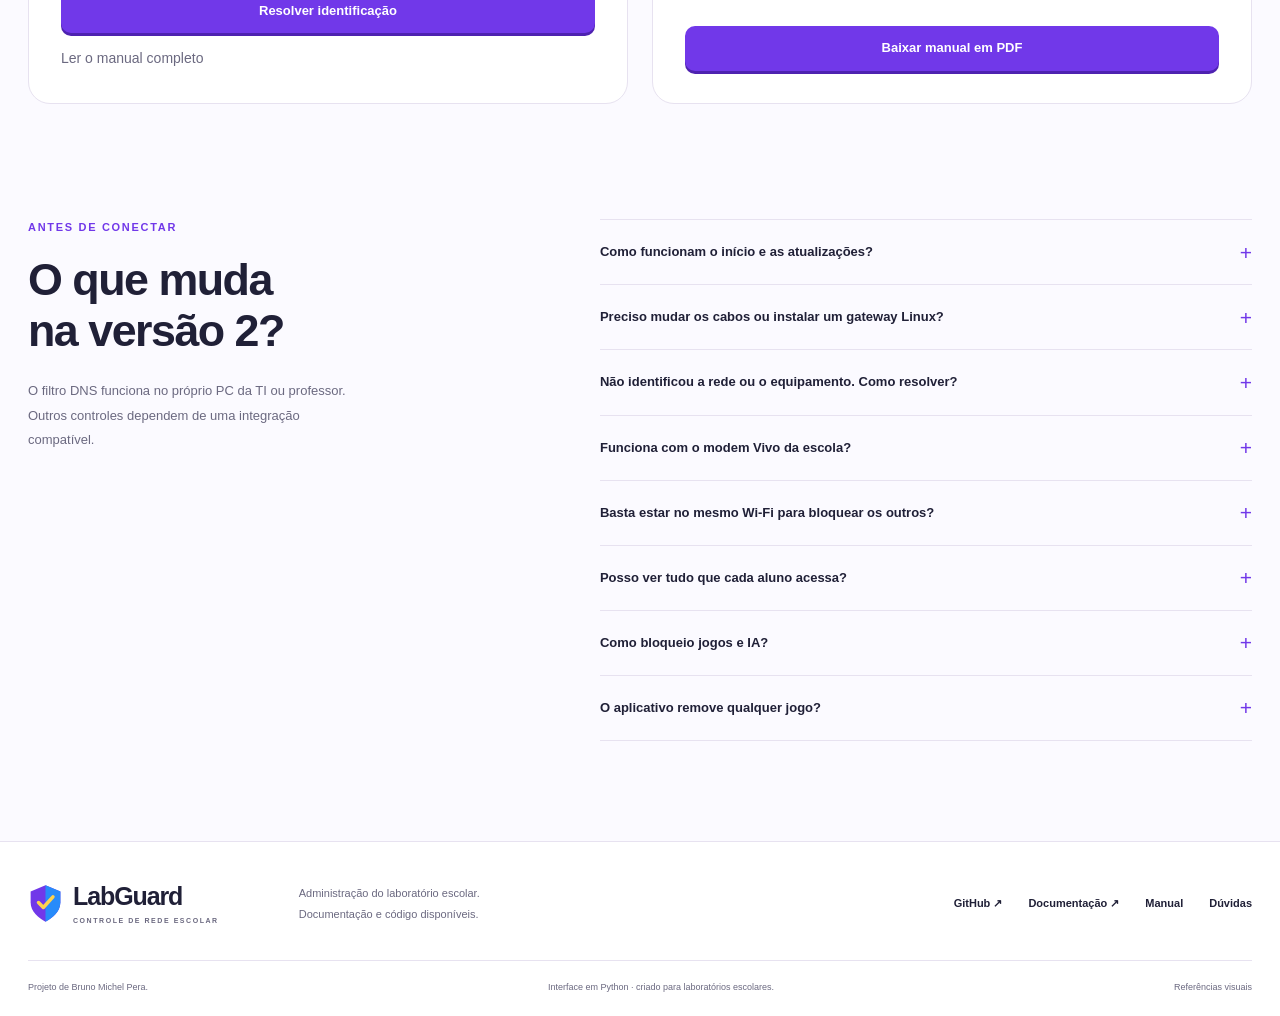
==== commit 73f71bdf: "Diagnosticar o acesso WinRM antes do teste de DNS da estação (2.4.3)" ====
--- a/website/index.html
+++ b/website/index.html
@@ -59,7 +59,7 @@
         </div>
         <div class="hero-art">
           <div class="art-orbit orbit-one" aria-hidden="true"></div><div class="art-orbit orbit-two" aria-hidden="true"></div>
-          <div class="art-tag"><span class="mini-spark">✦</span> LabGuard 2.4.2.<br><strong>Proteção do laboratório.</strong></div>
+          <div class="art-tag"><span class="mini-spark">✦</span> LabGuard 2.4.3.<br><strong>Proteção do laboratório.</strong></div>
           <img class="dashboard-illustration" src="assets/app-preview-242.png" width="1240" height="820" alt="Interface LabGuard 2.4 com três ações e opções avançadas recolhidas. Dados fictícios de demonstração.">
           <div class="floating-status"><span class="icon-box small blue"><svg class="icon"><use href="#i-shield"/></svg></span><span>Capacidades verificadas<strong>O painel mostra o que funciona.</strong></span><span class="status-tick">✓</span></div>
           <p class="illustration-caption">Interface real do aplicativo · dados de demonstração</p>
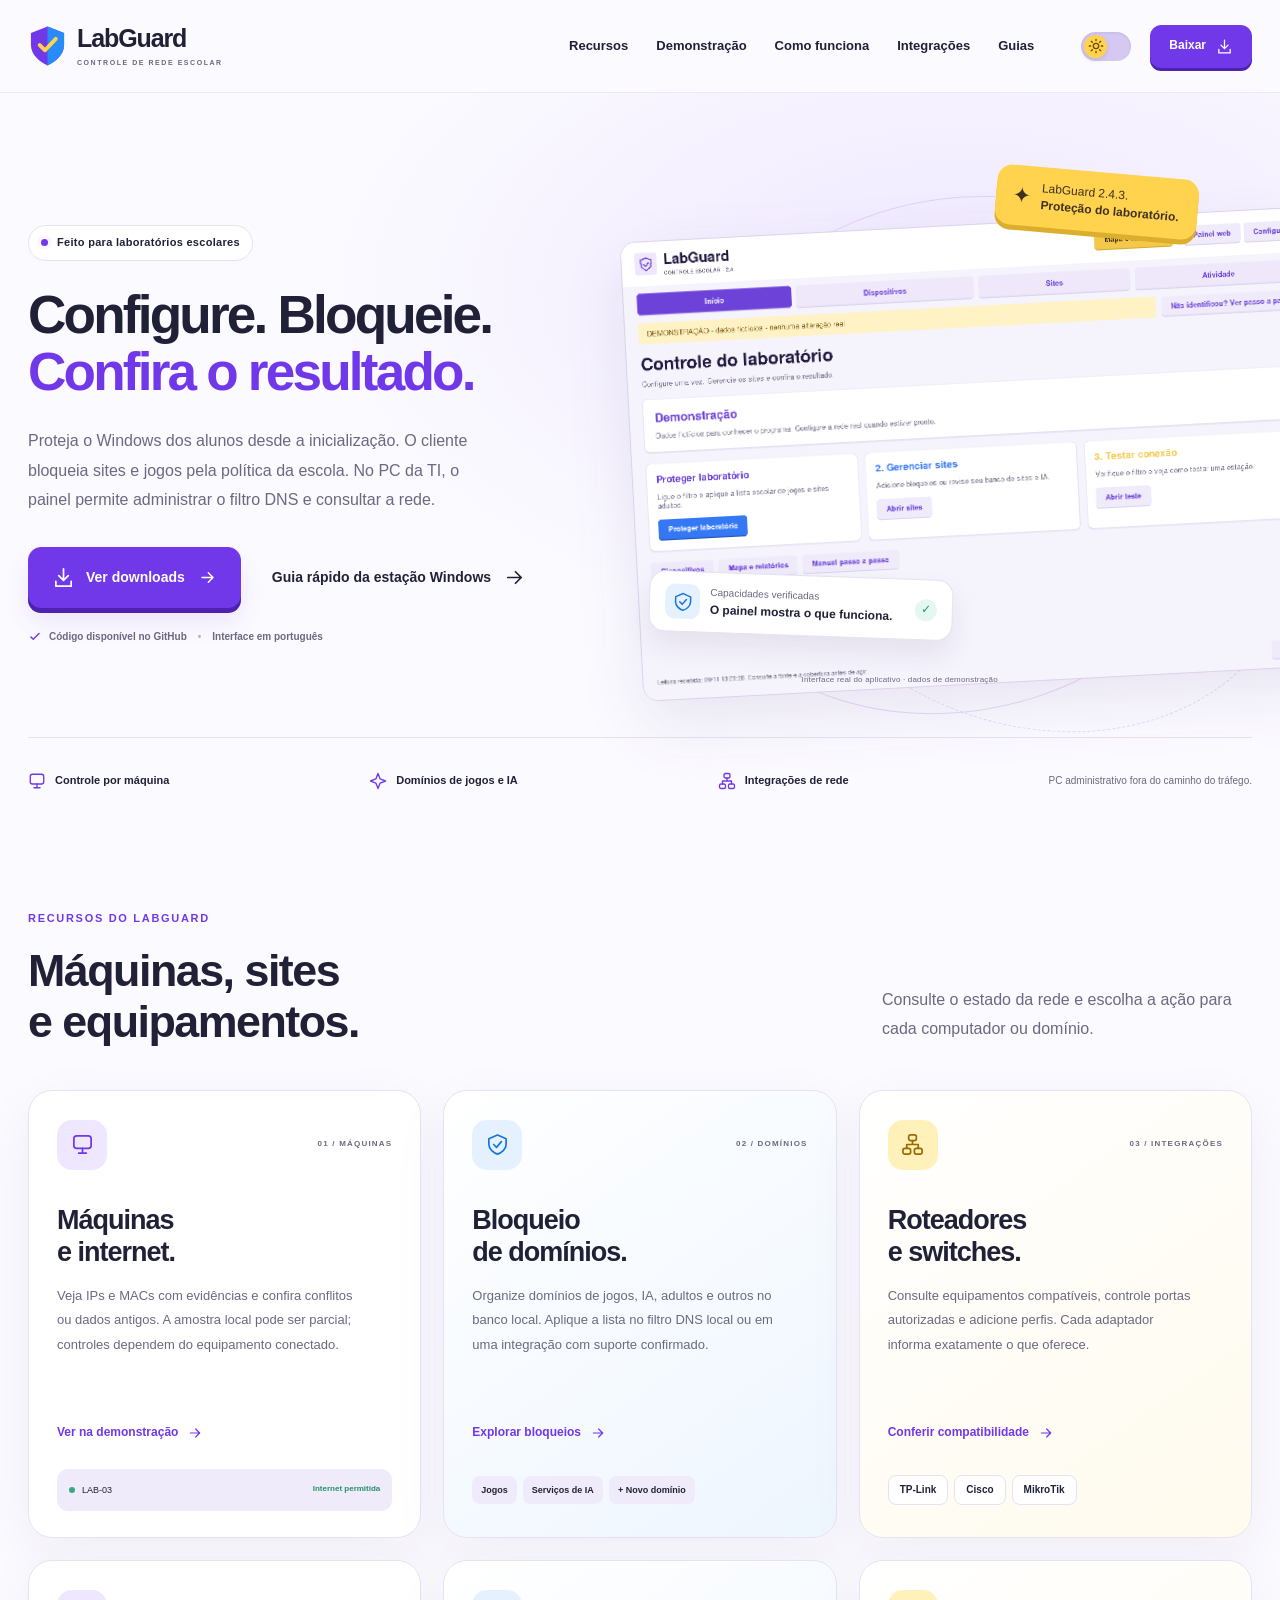
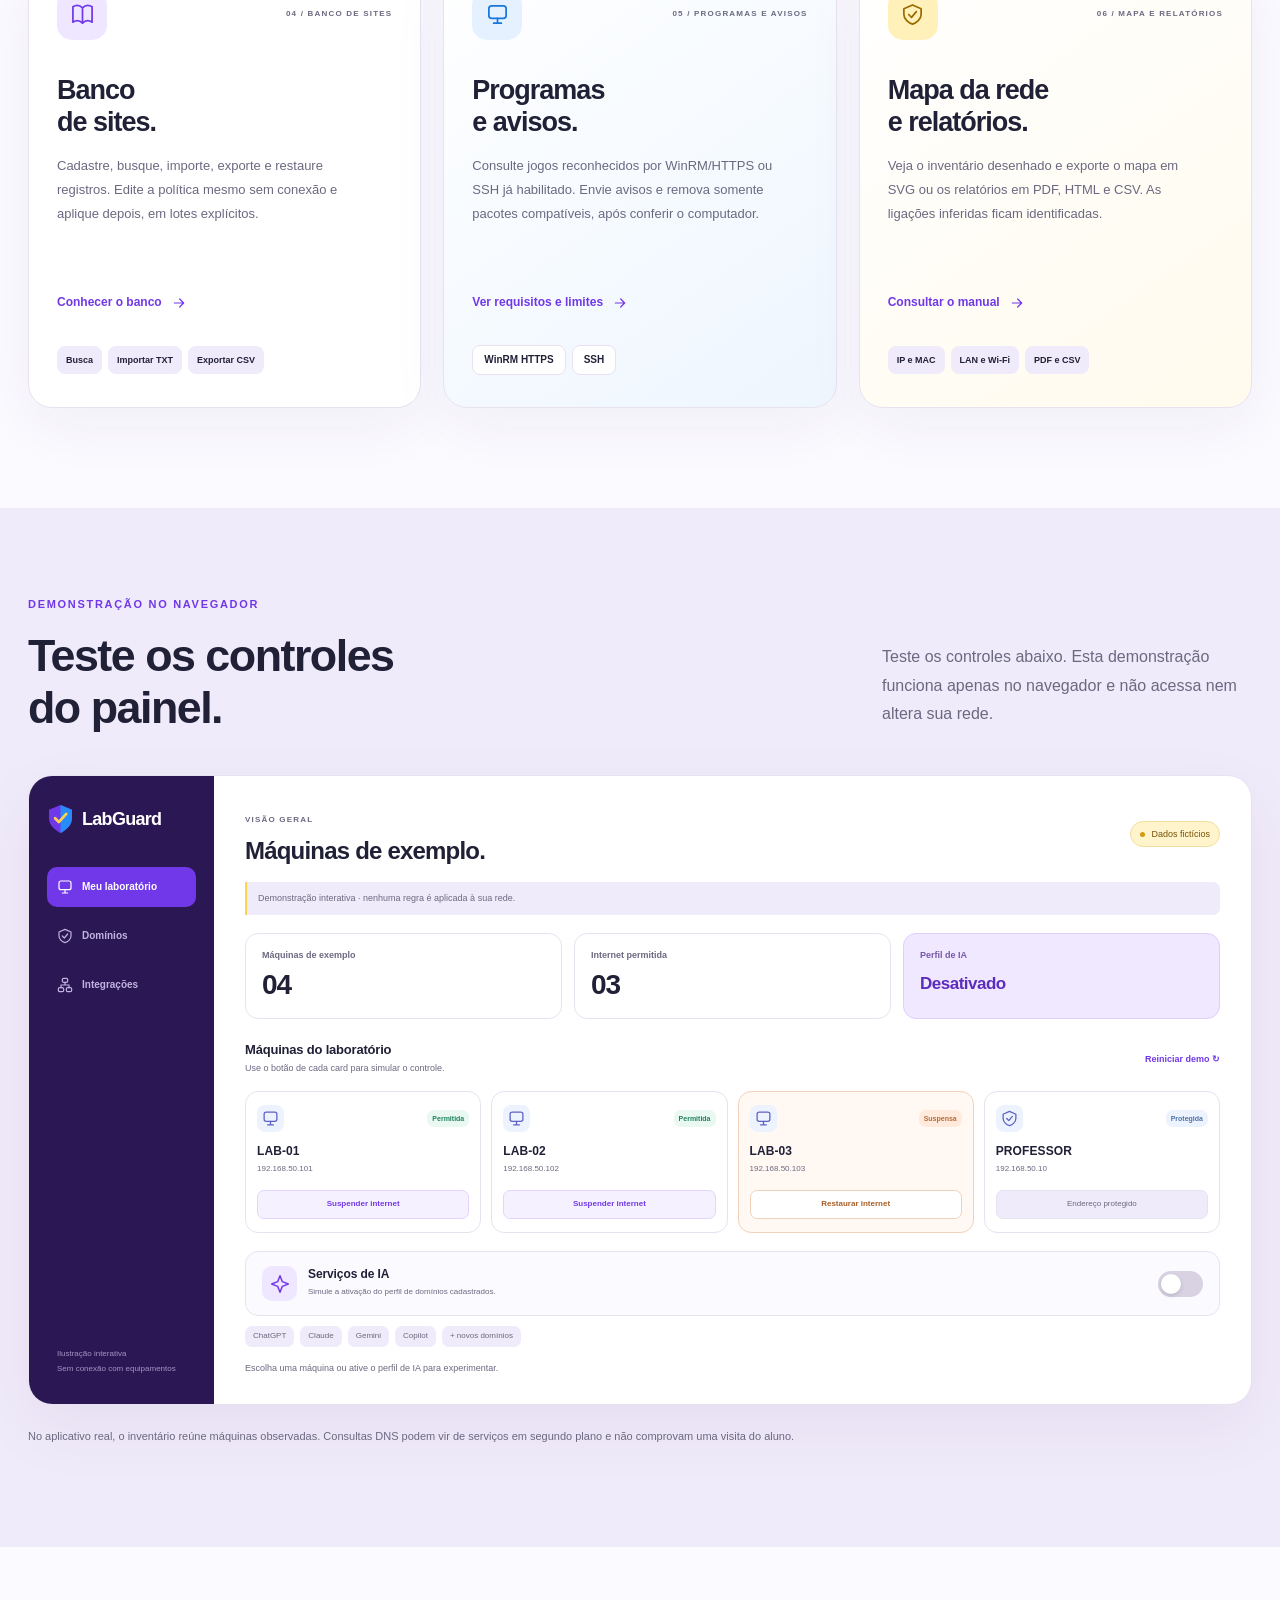
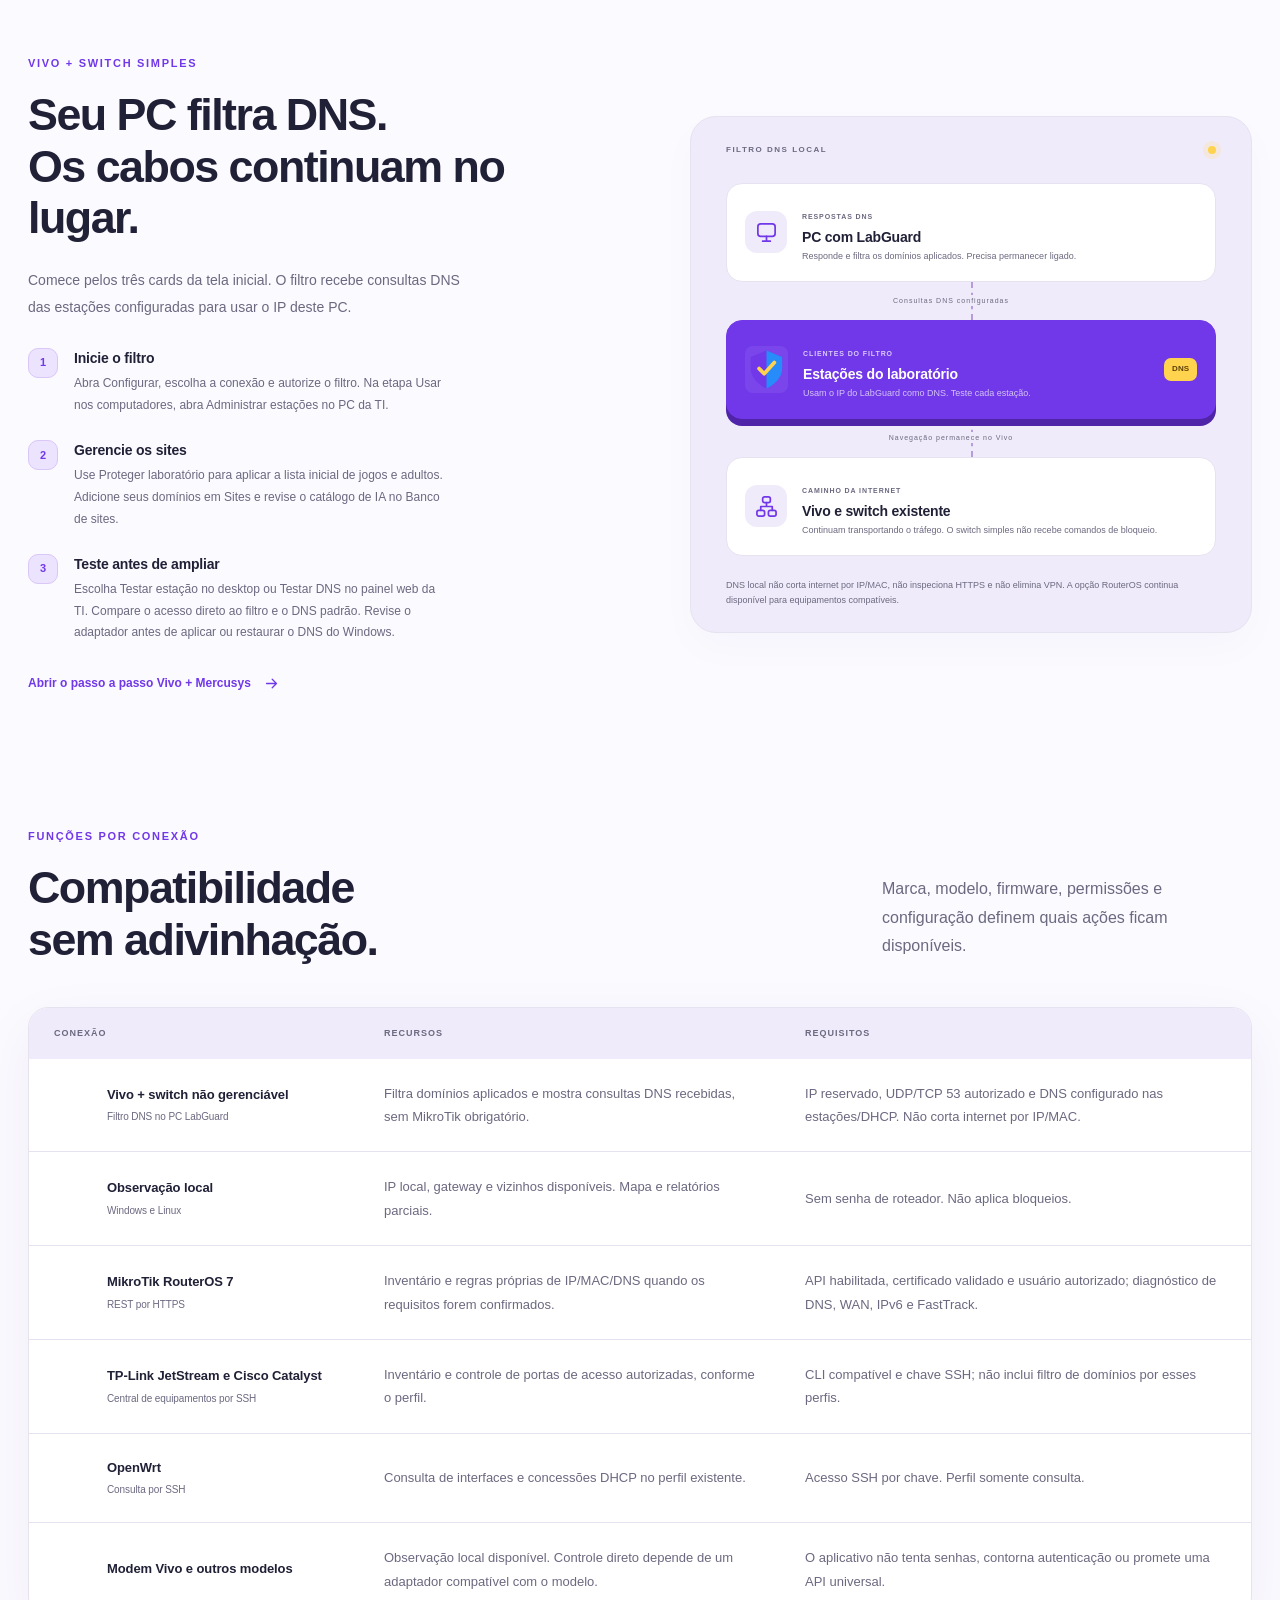
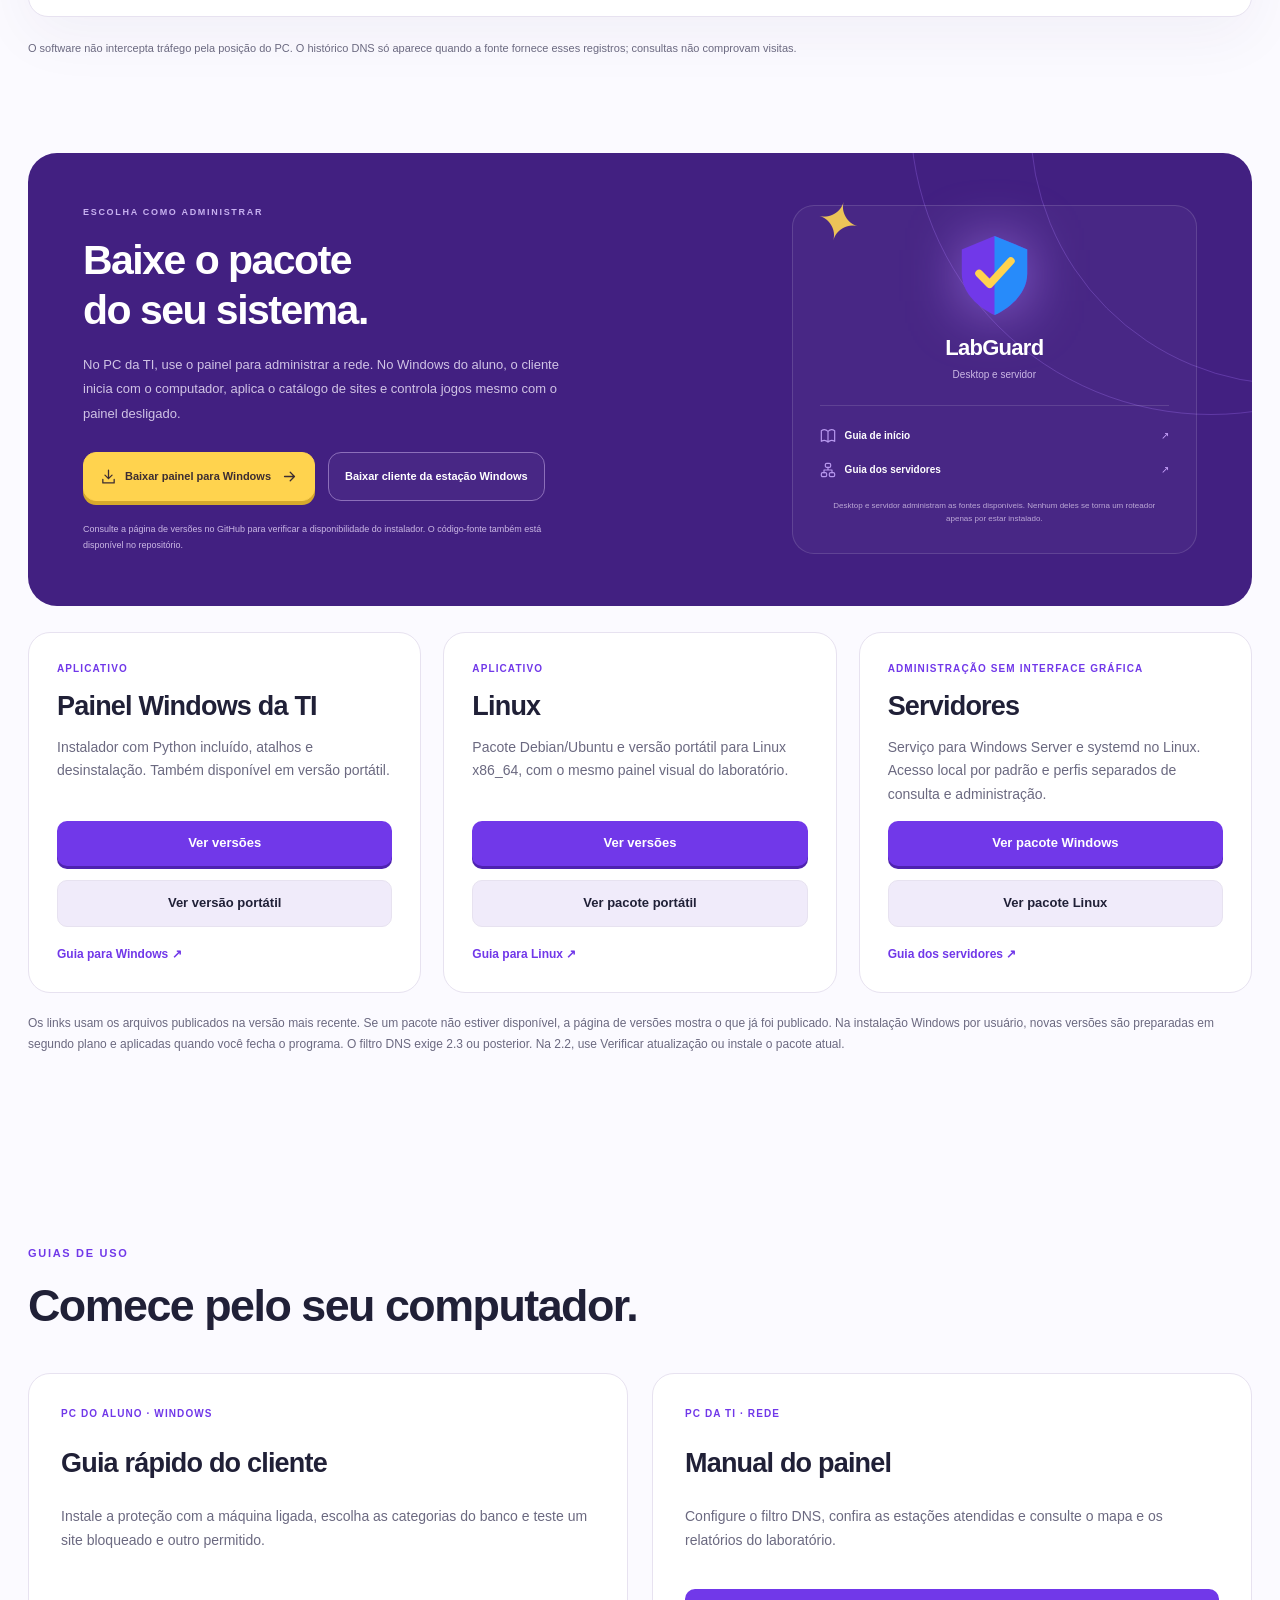
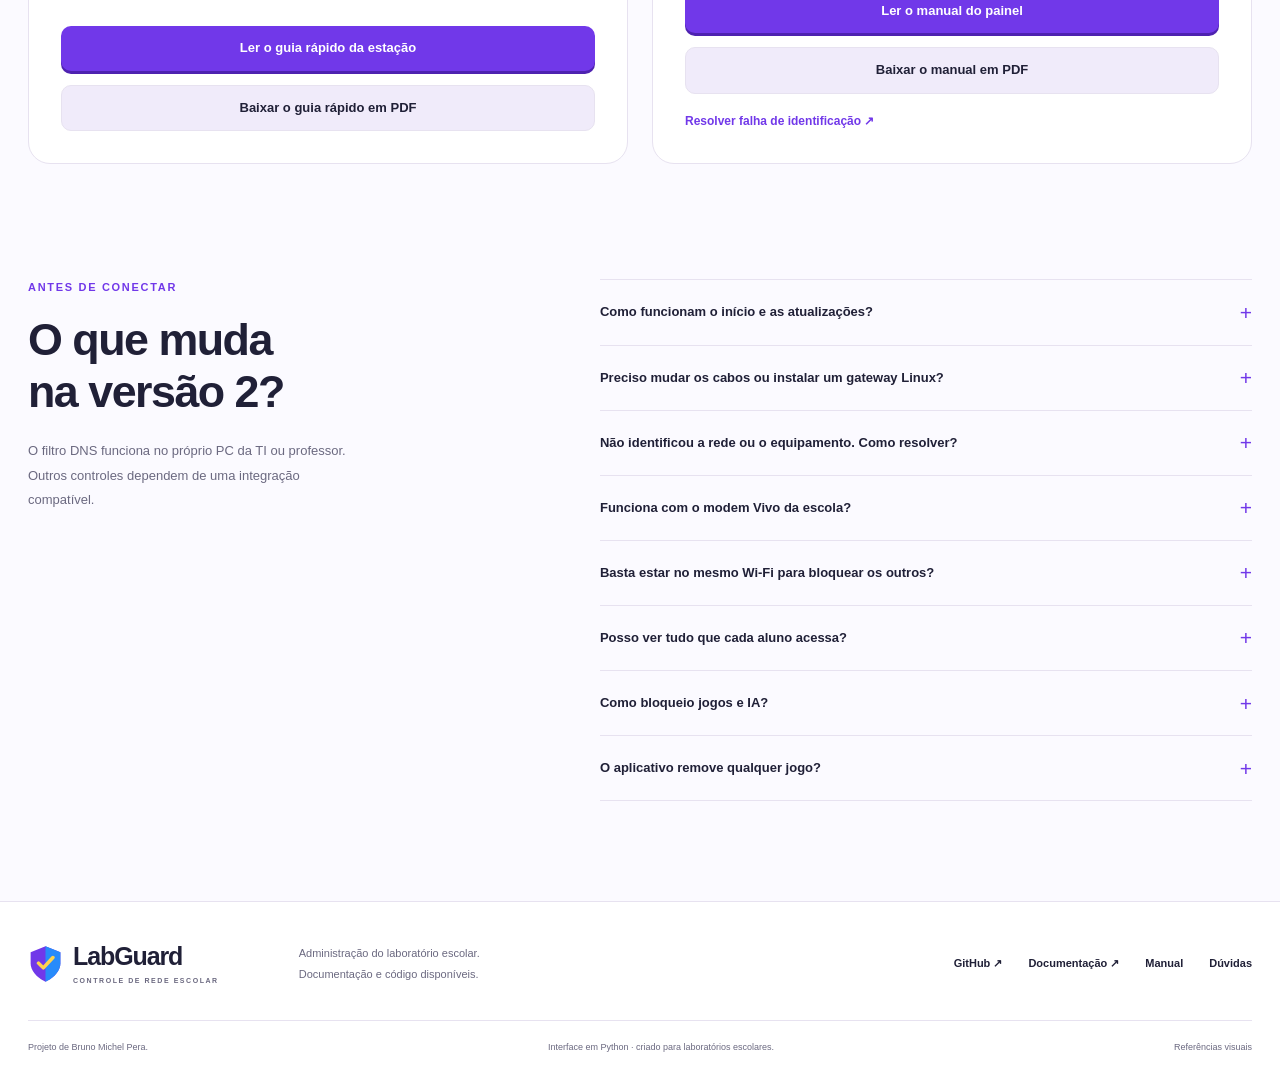
==== commit 42ffc242: "Publicar guia rápido da estação Windows em HTML e PDF no site do LabGuard" ====
--- a/website/index.html
+++ b/website/index.html
@@ -37,7 +37,7 @@
     <div class="container nav-wrap">
       <a class="brand" href="#inicio" aria-label="LabGuard — início"><img src="assets/favicon.svg" width="39" height="43" alt=""><span>Lab<span class="brand-light">Guard</span><small>CONTROLE DE REDE ESCOLAR</small></span></a>
       <nav class="main-nav" id="main-nav" aria-label="Menu principal">
-        <a href="#recursos">Recursos</a><a href="#demonstracao">Demonstração</a><a href="#como-funciona">Como funciona</a><a href="#compatibilidade">Integrações</a><a href="#manual">Manual</a>
+        <a href="#recursos">Recursos</a><a href="#demonstracao">Demonstração</a><a href="#como-funciona">Como funciona</a><a href="#compatibilidade">Integrações</a><a href="#manual">Guias</a>
       </nav>
       <div class="nav-actions">
         <button class="theme-switch" type="button" id="theme-switch" aria-label="Ativar tema escuro" aria-pressed="false"><span class="theme-knob"><svg class="icon"><use href="#i-sun"/></svg></span></button>
@@ -53,8 +53,8 @@
         <div class="hero-copy">
           <span class="eyebrow"><span class="status-dot"></span> Feito para laboratórios escolares</span>
           <h1>Configure. Bloqueie.<br><span>Confira o resultado.</span></h1>
-          <p class="hero-description">Configure o filtro, gerencie sites e teste estações a partir do PC da TI. Com WinRM HTTPS, o painel também ajusta o DNS de um Windows gerenciado.</p>
-          <div class="hero-buttons"><a class="button button-primary" href="#download"><svg class="icon"><use href="#i-download"/></svg> Ver downloads <svg class="icon arrow"><use href="#i-arrow"/></svg></a><a class="button button-plain" href="#demonstracao">Explorar o painel <span class="play-dot">▶</span></a></div>
+          <p class="hero-description">Proteja o Windows dos alunos desde a inicialização. O cliente bloqueia sites e jogos pela política da escola. No PC da TI, o painel permite administrar o filtro DNS e consultar a rede.</p>
+          <div class="hero-buttons"><a class="button button-primary" href="#download"><svg class="icon"><use href="#i-download"/></svg> Ver downloads <svg class="icon arrow"><use href="#i-arrow"/></svg></a><a class="button button-plain" href="cliente/">Guia rápido da estação Windows <svg class="icon"><use href="#i-arrow"/></svg></a></div>
           <p class="hero-note"><svg class="icon"><use href="#i-check"/></svg> Código disponível no GitHub <span>•</span> Interface em português</p>
         </div>
         <div class="hero-art">
@@ -115,11 +115,11 @@
       <div class="container">
         <div class="download-card">
           <div class="download-decoration" aria-hidden="true">✦</div>
-          <div class="download-copy"><span class="section-kicker">ESCOLHA COMO ADMINISTRAR</span><h2>Baixe o pacote<br>do seu sistema.</h2><p>Aplicativos para Windows e Linux, com pacotes de servidor para administração sem interface gráfica. Comece pelos três cards do painel. As integrações ficam em Opções avançadas. A primeira configuração dos clientes é necessária.</p><div class="download-actions"><a class="button button-yellow download-link" href="https://github.com/perabru/LabGuard/releases/latest"><svg class="icon"><use href="#i-download"/></svg> Baixar para Windows <svg class="icon arrow"><use href="#i-arrow"/></svg></a><a class="button button-outline-light" href="https://github.com/perabru/LabGuard" target="_blank" rel="noopener"><svg class="icon"><use href="#i-code"/></svg> Ver código-fonte</a></div><p class="release-status" id="release-status">Confira a versão e os arquivos disponíveis no GitHub.</p></div>
+          <div class="download-copy"><span class="section-kicker">ESCOLHA COMO ADMINISTRAR</span><h2>Baixe o pacote<br>do seu sistema.</h2><p>No PC da TI, use o painel para administrar a rede. No Windows do aluno, o cliente inicia com o computador, aplica o catálogo de sites e controla jogos mesmo com o painel desligado.</p><div class="download-actions"><a class="button button-yellow download-link" href="https://github.com/perabru/LabGuard/releases/latest"><svg class="icon"><use href="#i-download"/></svg> Baixar painel para Windows <svg class="icon arrow"><use href="#i-arrow"/></svg></a><a class="button button-outline-light" href="https://github.com/perabru/LabGuard/releases/download/cliente-v1.1.0/LabGuardCliente.exe">Baixar cliente da estação Windows</a></div><p class="release-status" id="release-status">Confira a versão e os arquivos disponíveis no GitHub.</p></div>
           <div class="download-details"><span class="download-app-icon"><img src="assets/favicon.svg" width="77" height="85" alt=""></span><strong>LabGuard</strong><span>Desktop e servidor</span><div class="download-divider"></div><a href="manual2/index.html"><svg class="icon"><use href="#i-book"/></svg> Guia de início <span>↗</span></a><a href="https://github.com/perabru/LabGuard/blob/main/docs/SERVIDORES.md" target="_blank" rel="noopener"><svg class="icon"><use href="#i-network"/></svg> Guia dos servidores <span>↗</span></a><small>Desktop e servidor administram as fontes disponíveis. Nenhum deles se torna um roteador apenas por estar instalado.</small></div>
         </div>
         <div class="platform-grid" aria-label="Pacotes por sistema operacional">
-          <article class="platform-card"><span class="platform-kicker">APLICATIVO</span><h3>Windows</h3><p>Instalador com Python incluído, atalhos e desinstalação. Também disponível em versão portátil.</p><a class="platform-download" data-release-asset="LabGuard-Setup.exe" data-download-label="Baixar instalador .exe" href="https://github.com/perabru/LabGuard/releases/latest">Ver versões</a><a class="platform-secondary" data-release-asset="LabGuard-Portable.zip" data-download-label="Baixar versão portátil" href="https://github.com/perabru/LabGuard/releases/latest">Ver versão portátil</a><a class="platform-guide" href="https://github.com/perabru/LabGuard/blob/main/docs/INSTALACAO_WINDOWS.md">Guia para Windows ↗</a></article>
+          <article class="platform-card"><span class="platform-kicker">APLICATIVO</span><h3>Painel Windows da TI</h3><p>Instalador com Python incluído, atalhos e desinstalação. Também disponível em versão portátil.</p><a class="platform-download" data-release-asset="LabGuard-Setup.exe" data-download-label="Baixar instalador .exe" href="https://github.com/perabru/LabGuard/releases/latest">Ver versões</a><a class="platform-secondary" data-release-asset="LabGuard-Portable.zip" data-download-label="Baixar versão portátil" href="https://github.com/perabru/LabGuard/releases/latest">Ver versão portátil</a><a class="platform-guide" href="https://github.com/perabru/LabGuard/blob/main/docs/INSTALACAO_WINDOWS.md">Guia para Windows ↗</a></article>
           <article class="platform-card"><span class="platform-kicker">APLICATIVO</span><h3>Linux</h3><p>Pacote Debian/Ubuntu e versão portátil para Linux x86_64, com o mesmo painel visual do laboratório.</p><a class="platform-download" data-release-asset="LabGuard-Linux-amd64.deb" data-download-label="Baixar pacote .deb" href="https://github.com/perabru/LabGuard/releases/latest">Ver versões</a><a class="platform-secondary" data-release-asset="LabGuard-Linux-x86_64.tar.gz" data-download-label="Baixar pacote portátil" href="https://github.com/perabru/LabGuard/releases/latest">Ver pacote portátil</a><a class="platform-guide" href="https://github.com/perabru/LabGuard/blob/main/docs/INSTALACAO_LINUX.md">Guia para Linux ↗</a></article>
           <article class="platform-card"><span class="platform-kicker">ADMINISTRAÇÃO SEM INTERFACE GRÁFICA</span><h3>Servidores</h3><p>Serviço para Windows Server e systemd no Linux. Acesso local por padrão e perfis separados de consulta e administração.</p><a class="platform-download" data-release-asset="LabGuard-Server-Windows.zip" data-download-label="Baixar servidor Windows" href="https://github.com/perabru/LabGuard/releases/latest">Ver pacote Windows</a><a class="platform-secondary" data-release-asset="LabGuard-Server-Linux-x86_64.tar.gz" data-download-label="Baixar servidor Linux" href="https://github.com/perabru/LabGuard/releases/latest">Ver pacote Linux</a><a class="platform-guide" href="https://github.com/perabru/LabGuard/blob/main/docs/SERVIDORES.md">Guia dos servidores ↗</a></article>
         </div>
@@ -127,7 +127,15 @@
       </div>
     </section>
 
-    <section class="section" id="manual"><div class="container"><div class="section-heading"><div><span class="section-kicker">INSTRUÇÕES DE USO</span><h2>Manual do usuário.</h2></div><p>16 capítulos: Vivo e switch simples, identificação, banco de sites, mapa, Wi-Fi, início e atualizações.</p></div><div class="manual-grid"><article class="platform-card"><span class="platform-kicker">CONSULTA NO NAVEGADOR</span><h3>Ler o manual</h3><p>Escolha um assunto no sumário ou abra o passo a passo para erro de identificação: IP, gateway, MAC, modelo e conexão ao equipamento.</p><a class="platform-download" href="manual2/index.html#erro-de-identificacao">Resolver identificação</a><p><a href="manual2/index.html">Ler o manual completo</a></p></article><article class="platform-card"><span class="platform-kicker">CONSULTA OFFLINE</span><h3>Manual em PDF</h3><p>Baixe as instruções para consultar no laboratório ou compartilhar com a equipe responsável pela rede.</p><a class="platform-download" href="manual2/Manual_LabGuard_2.pdf" download>Baixar manual em PDF</a></article></div></div></section>
+    <section class="section" id="manual">
+      <div class="container">
+        <div class="section-heading"><div><span class="section-kicker">GUIAS DE USO</span><h2>Comece pelo seu computador.</h2></div></div>
+        <div class="manual-grid">
+          <article class="platform-card"><span class="platform-kicker">PC DO ALUNO · WINDOWS</span><h3>Guia rápido do cliente</h3><p>Instale a proteção com a máquina ligada, escolha as categorias do banco e teste um site bloqueado e outro permitido.</p><a class="platform-download" href="cliente/">Ler o guia rápido da estação</a><a class="platform-secondary" href="cliente/Guia_Rapido_LabGuard_Cliente.pdf" download>Baixar o guia rápido em PDF</a></article>
+          <article class="platform-card"><span class="platform-kicker">PC DA TI · REDE</span><h3>Manual do painel</h3><p>Configure o filtro DNS, confira as estações atendidas e consulte o mapa e os relatórios do laboratório.</p><a class="platform-download" href="manual2/index.html">Ler o manual do painel</a><a class="platform-secondary" href="manual2/Manual_LabGuard_2.pdf" download>Baixar o manual em PDF</a><a class="platform-guide" href="manual2/index.html#erro-de-identificacao">Resolver falha de identificação ↗</a></article>
+        </div>
+      </div>
+    </section>
 
         <section class="section faq-section" id="duvidas"><div class="container faq-grid"><div><span class="section-kicker">ANTES DE CONECTAR</span><h2>O que muda<br>na versão 2?</h2><p class="faq-intro">O filtro DNS funciona no próprio PC da TI ou professor. Outros controles dependem de uma integração compatível.</p></div><div class="faq-list"><details><summary>Como funcionam o início e as atualizações?<span>+</span></summary><p>Ao abrir, o aplicativo começa a observar a rede. No Windows instalado por usuário, consulta versões estáveis oficiais e aplica uma atualização verificada ao encerrar voluntariamente. Não fecha a janela durante a aula. Linux, portátil e servidores dependem da instalação pela TI. A conexão automática opcional ao RouterOS usa o cofre do Windows e começa somente para consulta. <a href="manual2/index.html#atualizacoes-e-inicio">Ver instruções e limites</a>.</p></details><details><summary>Preciso mudar os cabos ou instalar um gateway Linux?<span>+</span></summary><p>Não para observação local ou administração direta de um roteador compatível que já controla a rede. O modo gateway anterior continua disponível como opção avançada.</p></details><details><summary>Não identificou a rede ou o equipamento. Como resolver?<span>+</span></summary><ol><li>Em <strong>Início</strong>, clique <strong>Não identificou? Ver passo a passo</strong> e confira o sintoma.</li><li>Confira a conexão e os endereços da interface do laboratório. O guia traz comandos de consulta para Windows e Linux.</li><li>Se faltarem máquinas ou MACs, confira o cache local e a lista autorizada do roteador. A observação pode ser parcial; o MAC do próprio PC pode ficar vazio.</li><li>Para marca/modelo desconhecido ou falha de HTTPS, confirme etiqueta, IP, certificado, API e permissões com a TI.</li><li>Nos modos de observação e roteador direto, use <strong>Atualizar consulta</strong> e confira o resultado. O assistente não aplica bloqueios nem troca configurações da rede; a leitura do modo gateway avançado fica fora desse atalho.</li></ol><p><a href="manual2/index.html#erro-de-identificacao">Abrir o passo a passo completo</a>. Não inclua senhas, tokens ou chaves ao pedir suporte.</p></details><details><summary>Funciona com o modem Vivo da escola?<span>+</span></summary><p>O filtro DNS local funciona sem API do modem. A TI pode distribuir o DNS pelo DHCP/LAN do Vivo, quando disponível, por política institucional, ou pelo painel em uma estação com WinRM HTTPS preparado. Controle direto e corte de internet pelo modem continuam dependendo do modelo e integração.</p></details><details><summary>Basta estar no mesmo Wi-Fi para bloquear os outros?<span>+</span></summary><p>Não. No filtro local, as estações precisam usar o DNS do LabGuard. Corte de internet exige outro controle compatível. Redes de convidados, isolamento e NAT também podem limitar a observação. O aplicativo não faz ataques ARP, interceptação ou desautenticação Wi-Fi.</p></details><details><summary>Posso ver tudo que cada aluno acessa?<span>+</span></summary><p>O histórico depende dos registros fornecidos pela fonte. O filtro local registra somente consultas DNS que recebe. Observação e inventário RouterOS não fornecem esse histórico por aluno. Consultas não comprovam visitas. Conteúdo HTTPS, mensagens e URLs completas não são coletados.</p></details><details><summary>Como bloqueio jogos e IA?<span>+</span></summary><p>Cadastre os domínios no banco e aplique a lista em uma conexão com suporte DNS confirmado. O catálogo de IA pode preparar os cadastros. DNS alternativo, VPNs, conteúdo em cache e IA local podem limitar esse bloqueio.</p></details><details><summary>O aplicativo remove qualquer jogo?<span>+</span></summary><p>A administração remota continua usando WinRM/HTTPS ou SSH já configurado. A remoção é restrita a pacotes reconhecidos e exige confirmação; Roblox clássico e Minecraft para Windows ficam para revisão manual.</p></details></div></div></section>
   </main>
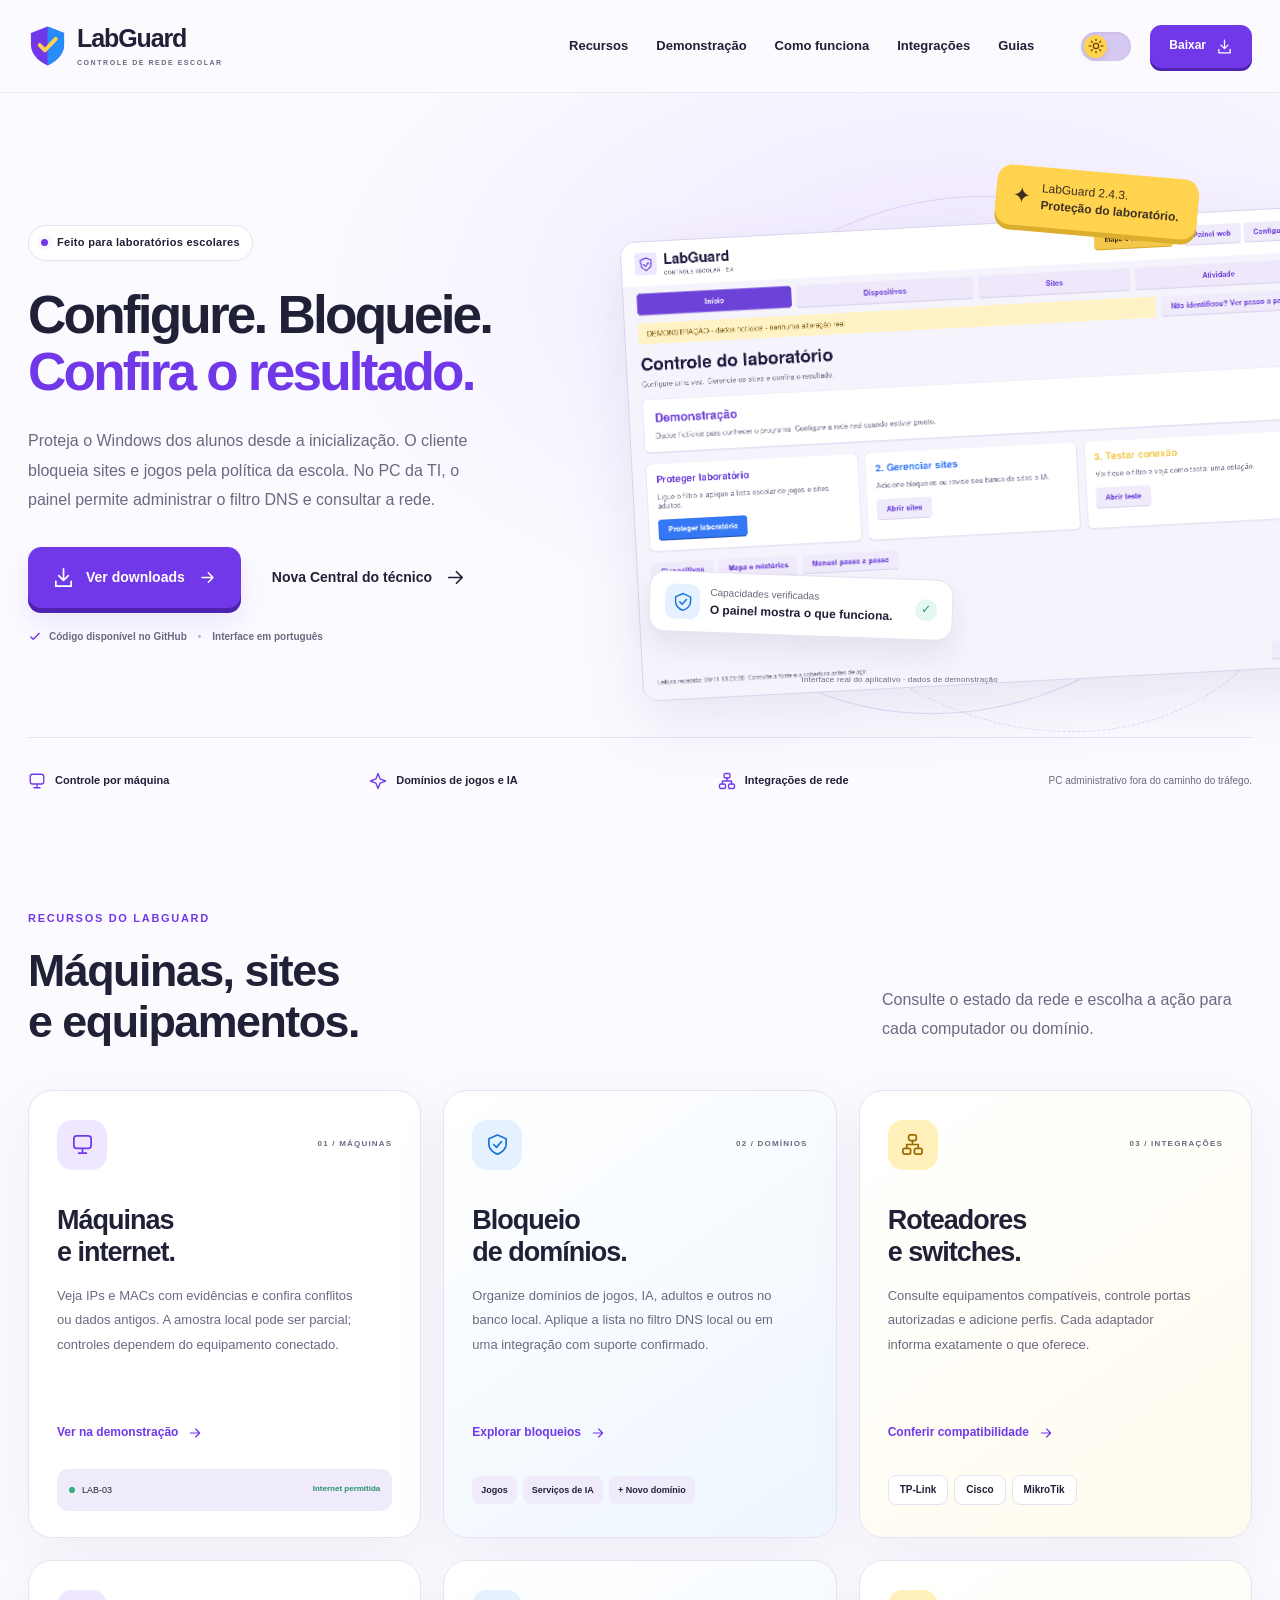
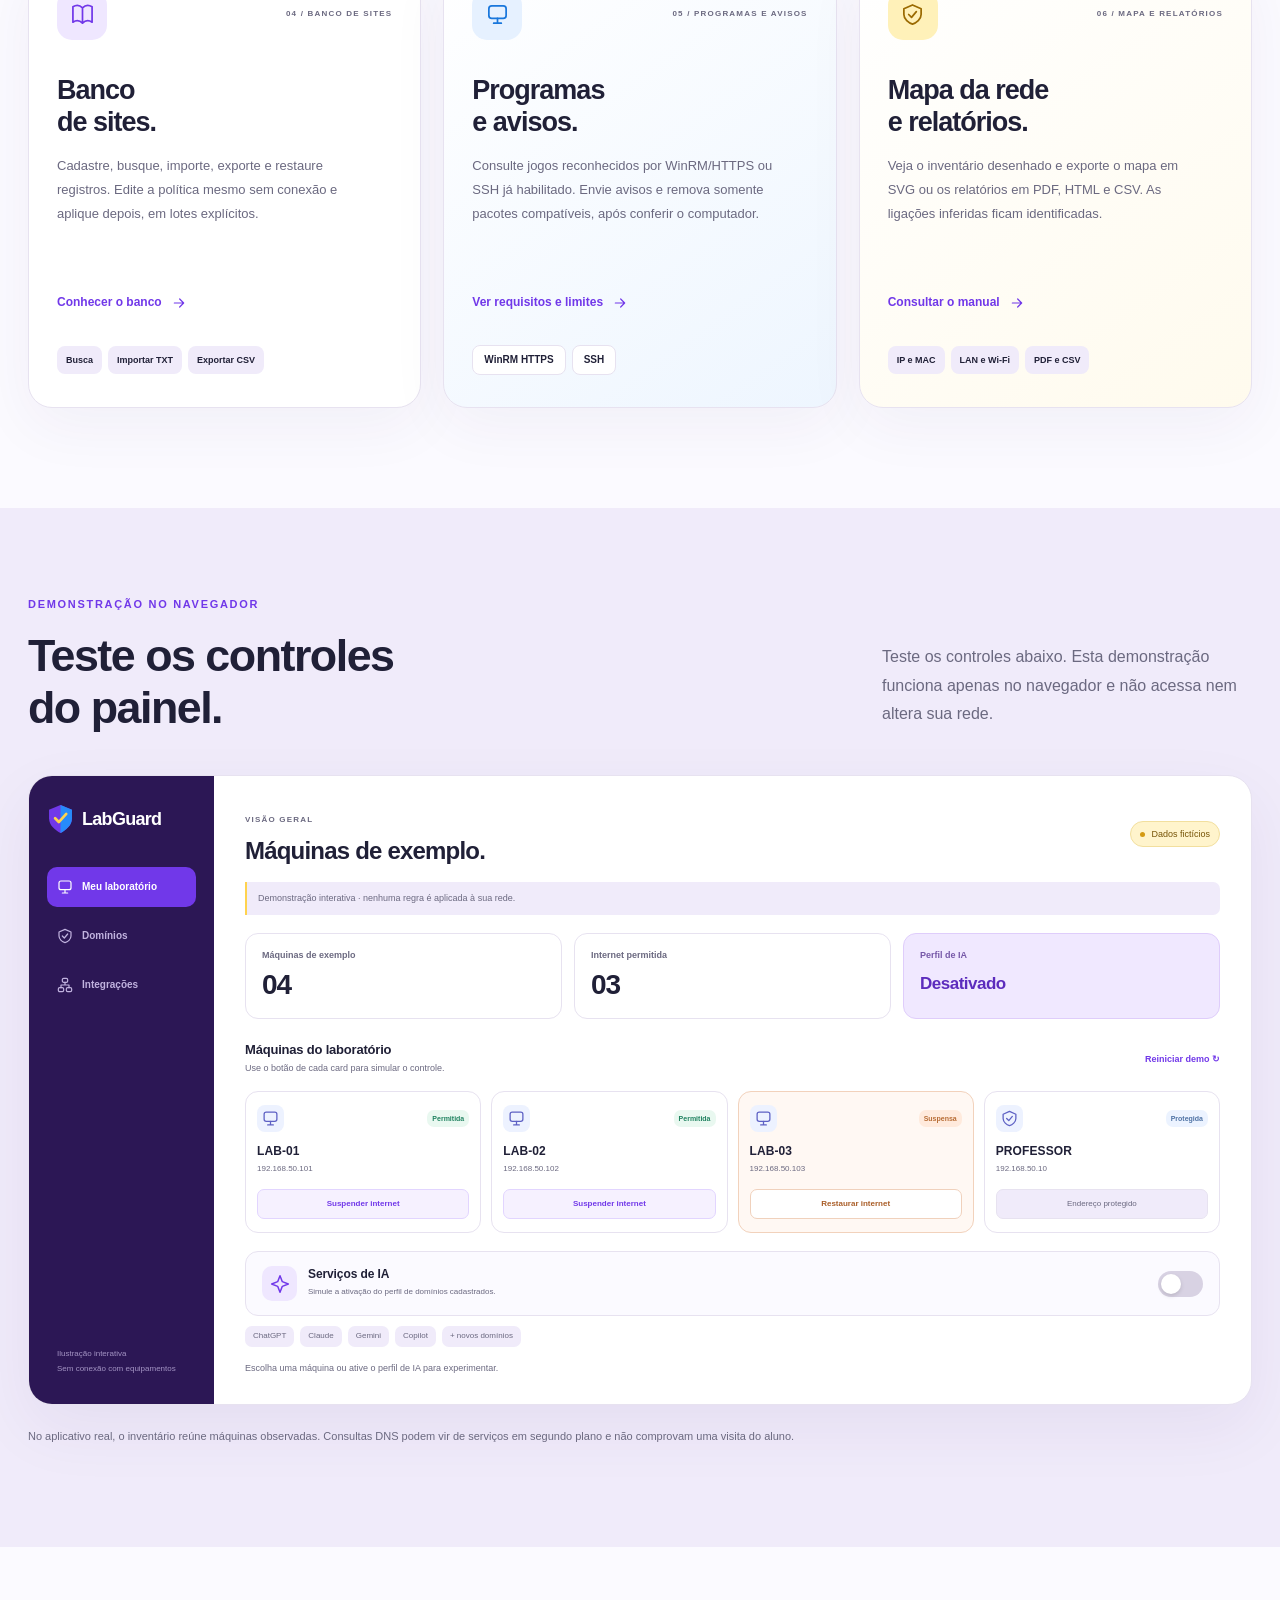
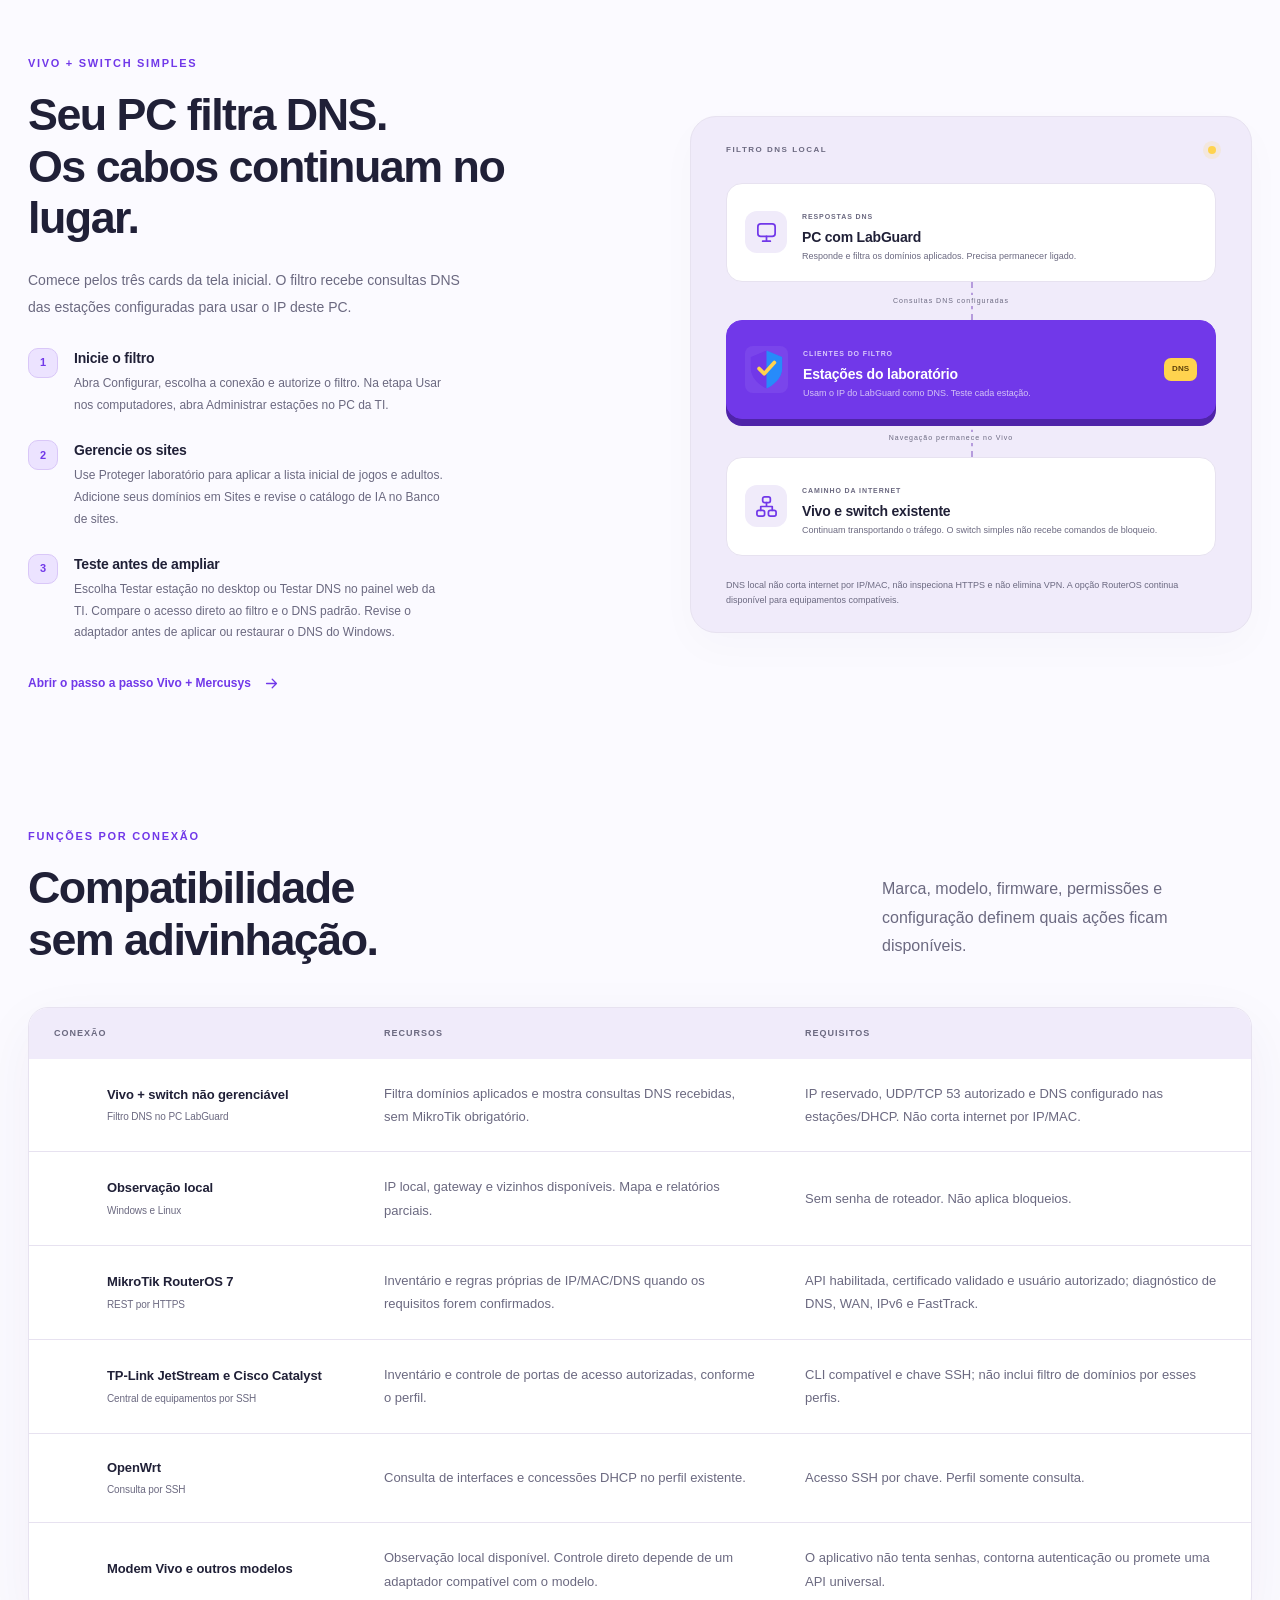
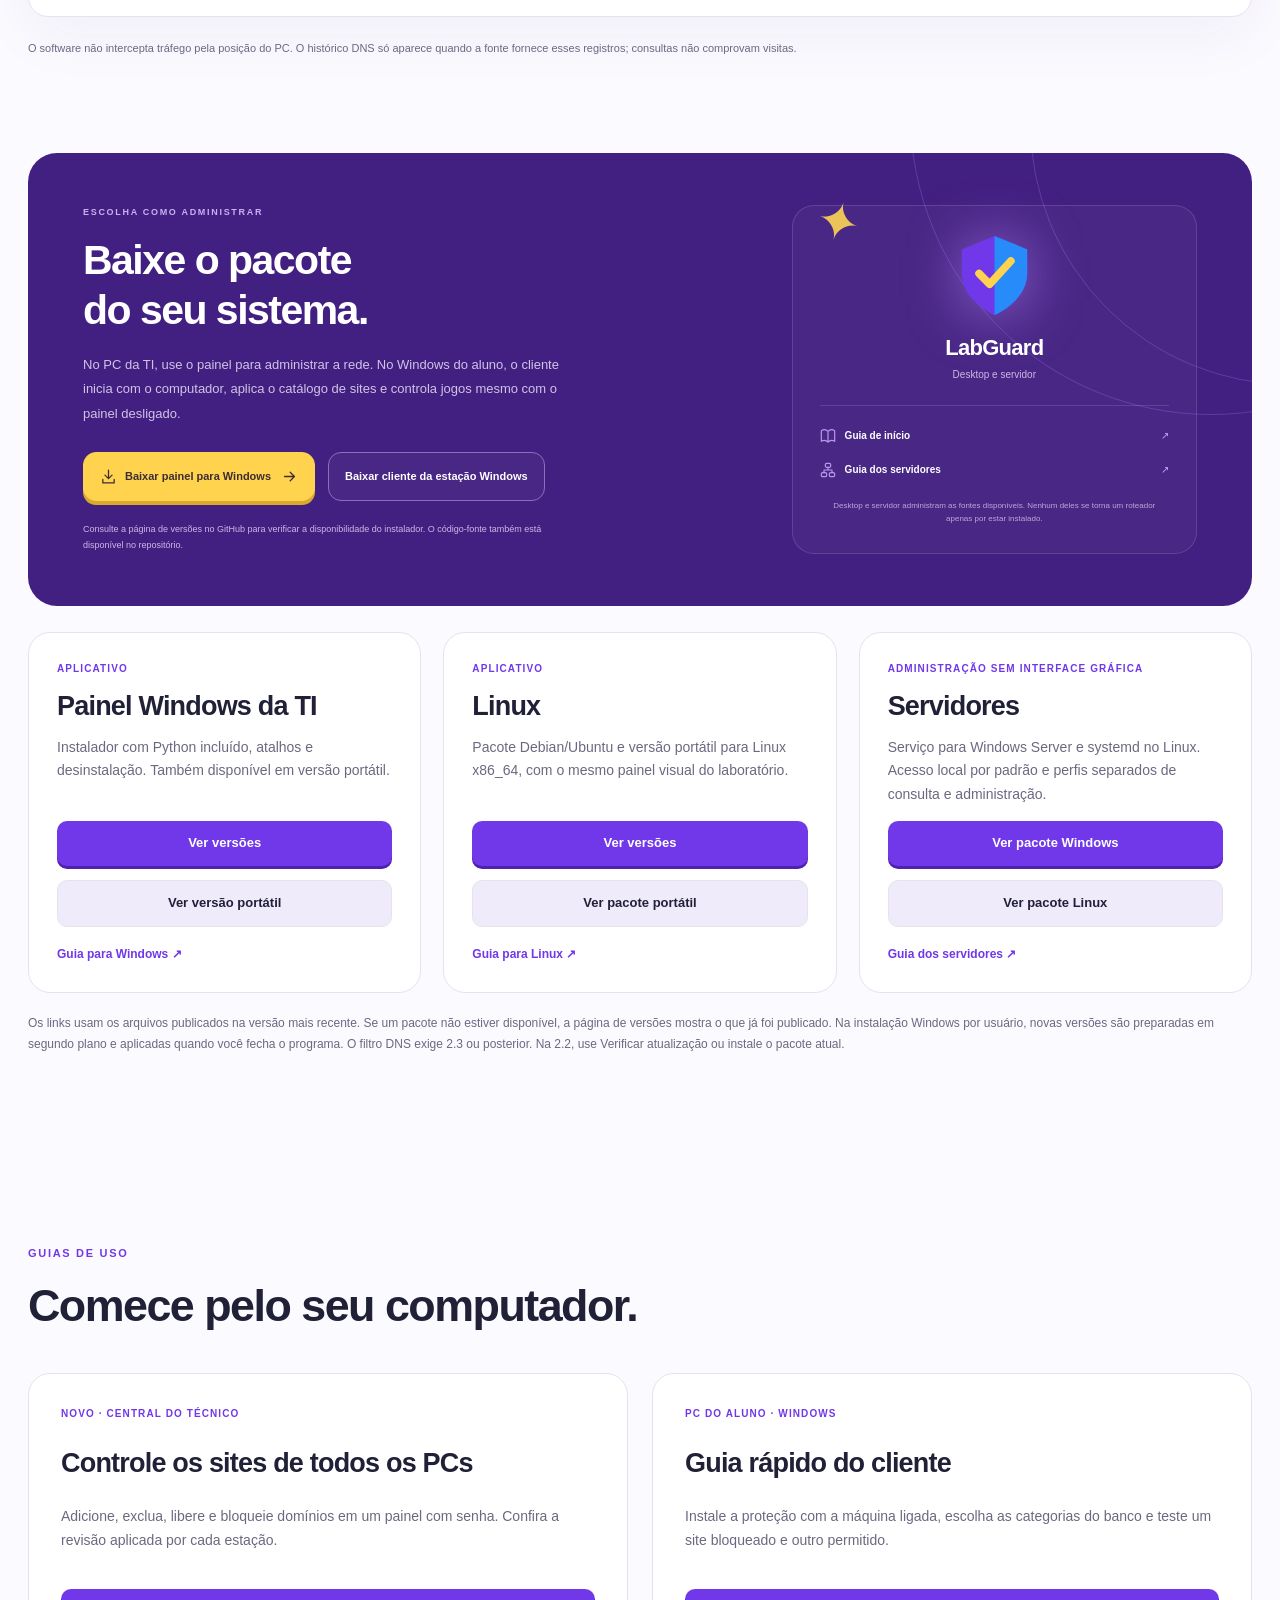
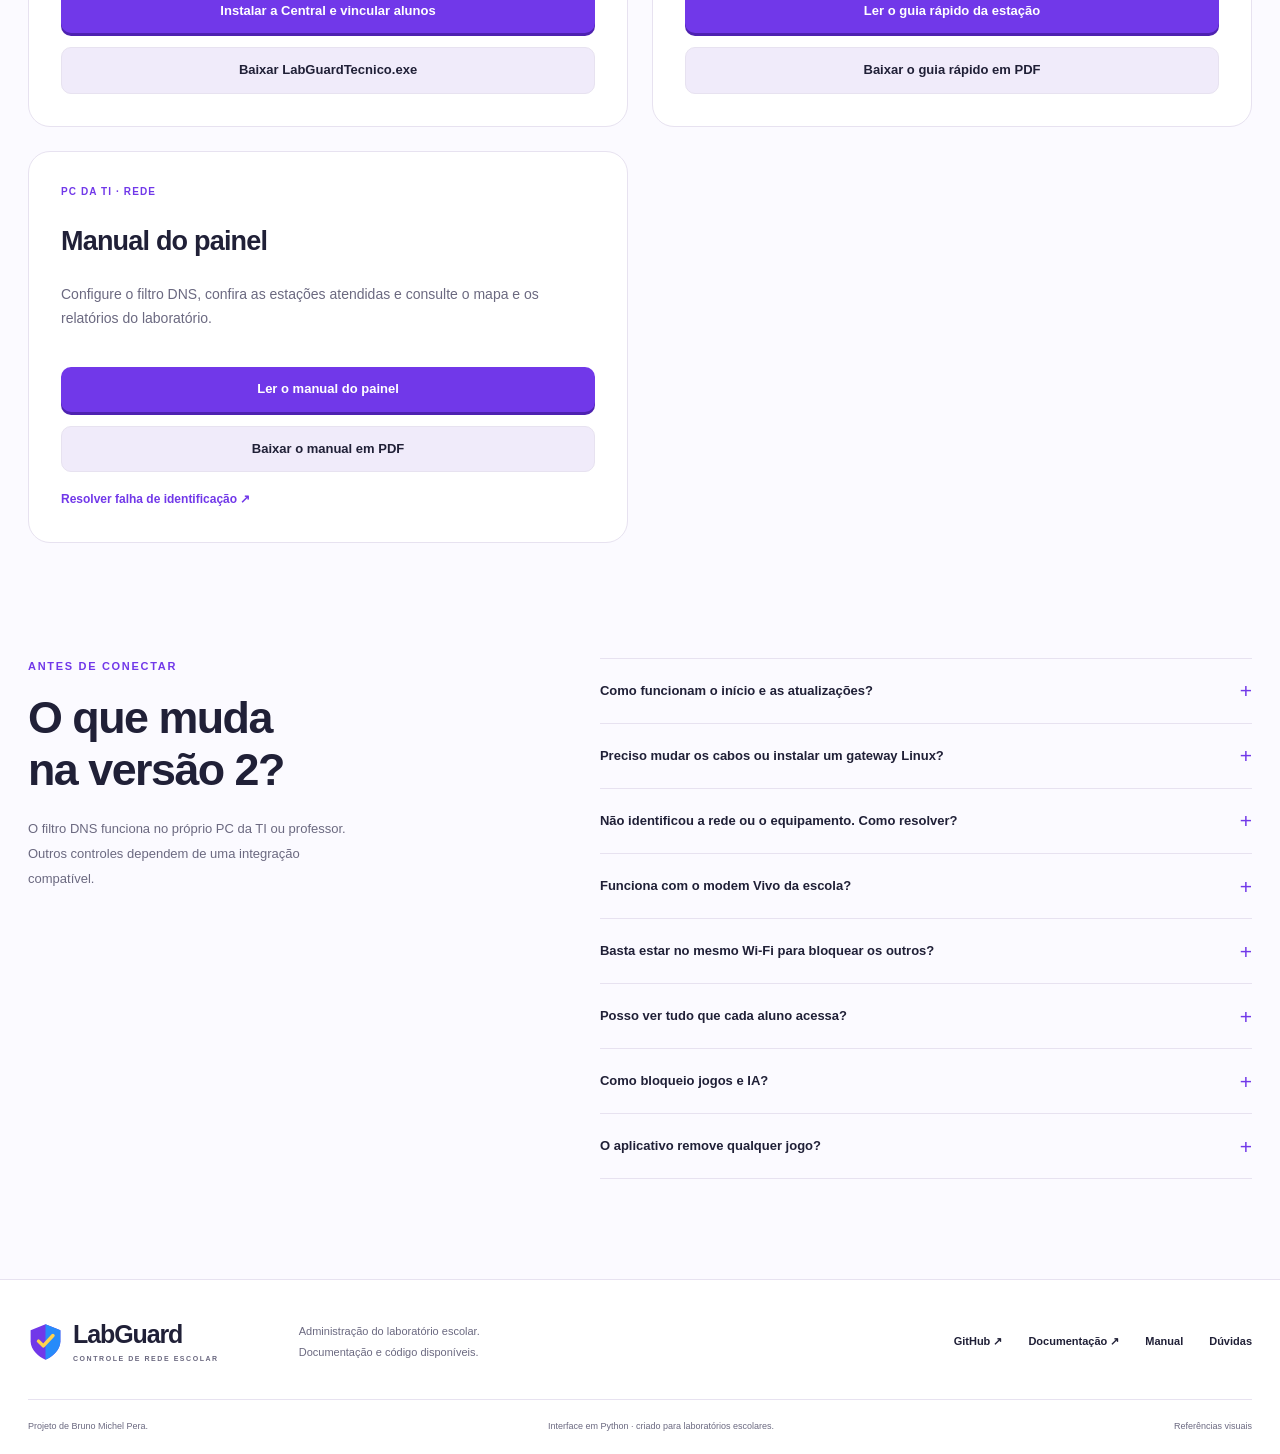
==== commit 1a30c610: "Adicionar Central do técnico e Cliente 1.2 com sincronização e validação Windows" ====
--- a/website/index.html
+++ b/website/index.html
@@ -54,7 +54,7 @@
           <span class="eyebrow"><span class="status-dot"></span> Feito para laboratórios escolares</span>
           <h1>Configure. Bloqueie.<br><span>Confira o resultado.</span></h1>
           <p class="hero-description">Proteja o Windows dos alunos desde a inicialização. O cliente bloqueia sites e jogos pela política da escola. No PC da TI, o painel permite administrar o filtro DNS e consultar a rede.</p>
-          <div class="hero-buttons"><a class="button button-primary" href="#download"><svg class="icon"><use href="#i-download"/></svg> Ver downloads <svg class="icon arrow"><use href="#i-arrow"/></svg></a><a class="button button-plain" href="cliente/">Guia rápido da estação Windows <svg class="icon"><use href="#i-arrow"/></svg></a></div>
+          <div class="hero-buttons"><a class="button button-primary" href="#download"><svg class="icon"><use href="#i-download"/></svg> Ver downloads <svg class="icon arrow"><use href="#i-arrow"/></svg></a><a class="button button-plain" href="tecnico/">Nova Central do técnico <svg class="icon"><use href="#i-arrow"/></svg></a></div>
           <p class="hero-note"><svg class="icon"><use href="#i-check"/></svg> Código disponível no GitHub <span>•</span> Interface em português</p>
         </div>
         <div class="hero-art">
@@ -115,7 +115,7 @@
       <div class="container">
         <div class="download-card">
           <div class="download-decoration" aria-hidden="true">✦</div>
-          <div class="download-copy"><span class="section-kicker">ESCOLHA COMO ADMINISTRAR</span><h2>Baixe o pacote<br>do seu sistema.</h2><p>No PC da TI, use o painel para administrar a rede. No Windows do aluno, o cliente inicia com o computador, aplica o catálogo de sites e controla jogos mesmo com o painel desligado.</p><div class="download-actions"><a class="button button-yellow download-link" href="https://github.com/perabru/LabGuard/releases/latest"><svg class="icon"><use href="#i-download"/></svg> Baixar painel para Windows <svg class="icon arrow"><use href="#i-arrow"/></svg></a><a class="button button-outline-light" href="https://github.com/perabru/LabGuard/releases/download/cliente-v1.1.0/LabGuardCliente.exe">Baixar cliente da estação Windows</a></div><p class="release-status" id="release-status">Confira a versão e os arquivos disponíveis no GitHub.</p></div>
+          <div class="download-copy"><span class="section-kicker">ESCOLHA COMO ADMINISTRAR</span><h2>Baixe o pacote<br>do seu sistema.</h2><p>No PC da TI, use o painel para administrar a rede. No Windows do aluno, o cliente inicia com o computador, aplica o catálogo de sites e controla jogos mesmo com o painel desligado.</p><div class="download-actions"><a class="button button-yellow download-link" href="https://github.com/perabru/LabGuard/releases/latest"><svg class="icon"><use href="#i-download"/></svg> Baixar painel para Windows <svg class="icon arrow"><use href="#i-arrow"/></svg></a><a class="button button-outline-light" href="https://github.com/perabru/LabGuard/releases/download/cliente-v1.2.0/LabGuardCliente.exe">Baixar cliente da estação Windows</a></div><p class="release-status" id="release-status">Confira a versão e os arquivos disponíveis no GitHub.</p></div>
           <div class="download-details"><span class="download-app-icon"><img src="assets/favicon.svg" width="77" height="85" alt=""></span><strong>LabGuard</strong><span>Desktop e servidor</span><div class="download-divider"></div><a href="manual2/index.html"><svg class="icon"><use href="#i-book"/></svg> Guia de início <span>↗</span></a><a href="https://github.com/perabru/LabGuard/blob/main/docs/SERVIDORES.md" target="_blank" rel="noopener"><svg class="icon"><use href="#i-network"/></svg> Guia dos servidores <span>↗</span></a><small>Desktop e servidor administram as fontes disponíveis. Nenhum deles se torna um roteador apenas por estar instalado.</small></div>
         </div>
         <div class="platform-grid" aria-label="Pacotes por sistema operacional">
@@ -131,6 +131,7 @@
       <div class="container">
         <div class="section-heading"><div><span class="section-kicker">GUIAS DE USO</span><h2>Comece pelo seu computador.</h2></div></div>
         <div class="manual-grid">
+          <article class="platform-card"><span class="platform-kicker">NOVO · CENTRAL DO TÉCNICO</span><h3>Controle os sites de todos os PCs</h3><p>Adicione, exclua, libere e bloqueie domínios em um painel com senha. Confira a revisão aplicada por cada estação.</p><a class="platform-download" href="tecnico/">Instalar a Central e vincular alunos</a><a class="platform-secondary" href="https://github.com/perabru/LabGuard/releases/download/central-v1.0.0/LabGuardTecnico.exe">Baixar LabGuardTecnico.exe</a></article>
           <article class="platform-card"><span class="platform-kicker">PC DO ALUNO · WINDOWS</span><h3>Guia rápido do cliente</h3><p>Instale a proteção com a máquina ligada, escolha as categorias do banco e teste um site bloqueado e outro permitido.</p><a class="platform-download" href="cliente/">Ler o guia rápido da estação</a><a class="platform-secondary" href="cliente/Guia_Rapido_LabGuard_Cliente.pdf" download>Baixar o guia rápido em PDF</a></article>
           <article class="platform-card"><span class="platform-kicker">PC DA TI · REDE</span><h3>Manual do painel</h3><p>Configure o filtro DNS, confira as estações atendidas e consulte o mapa e os relatórios do laboratório.</p><a class="platform-download" href="manual2/index.html">Ler o manual do painel</a><a class="platform-secondary" href="manual2/Manual_LabGuard_2.pdf" download>Baixar o manual em PDF</a><a class="platform-guide" href="manual2/index.html#erro-de-identificacao">Resolver falha de identificação ↗</a></article>
         </div>
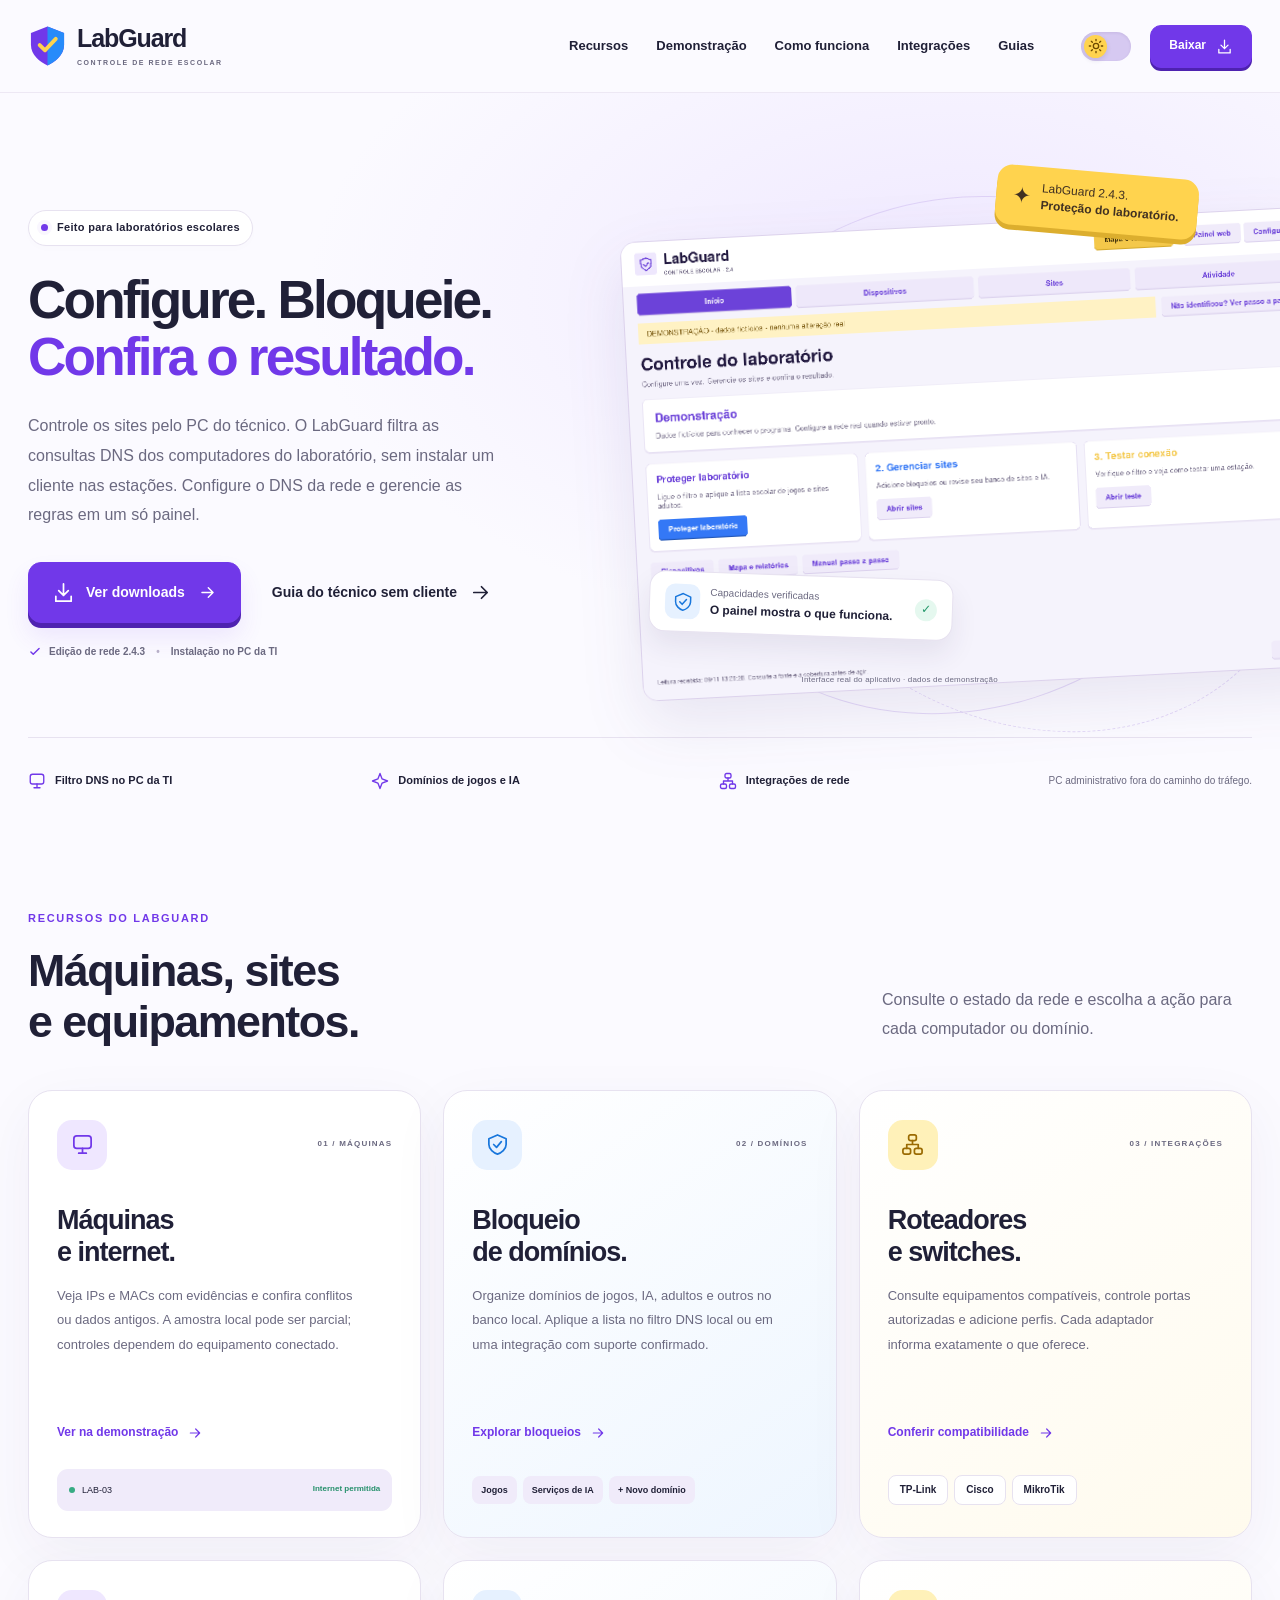
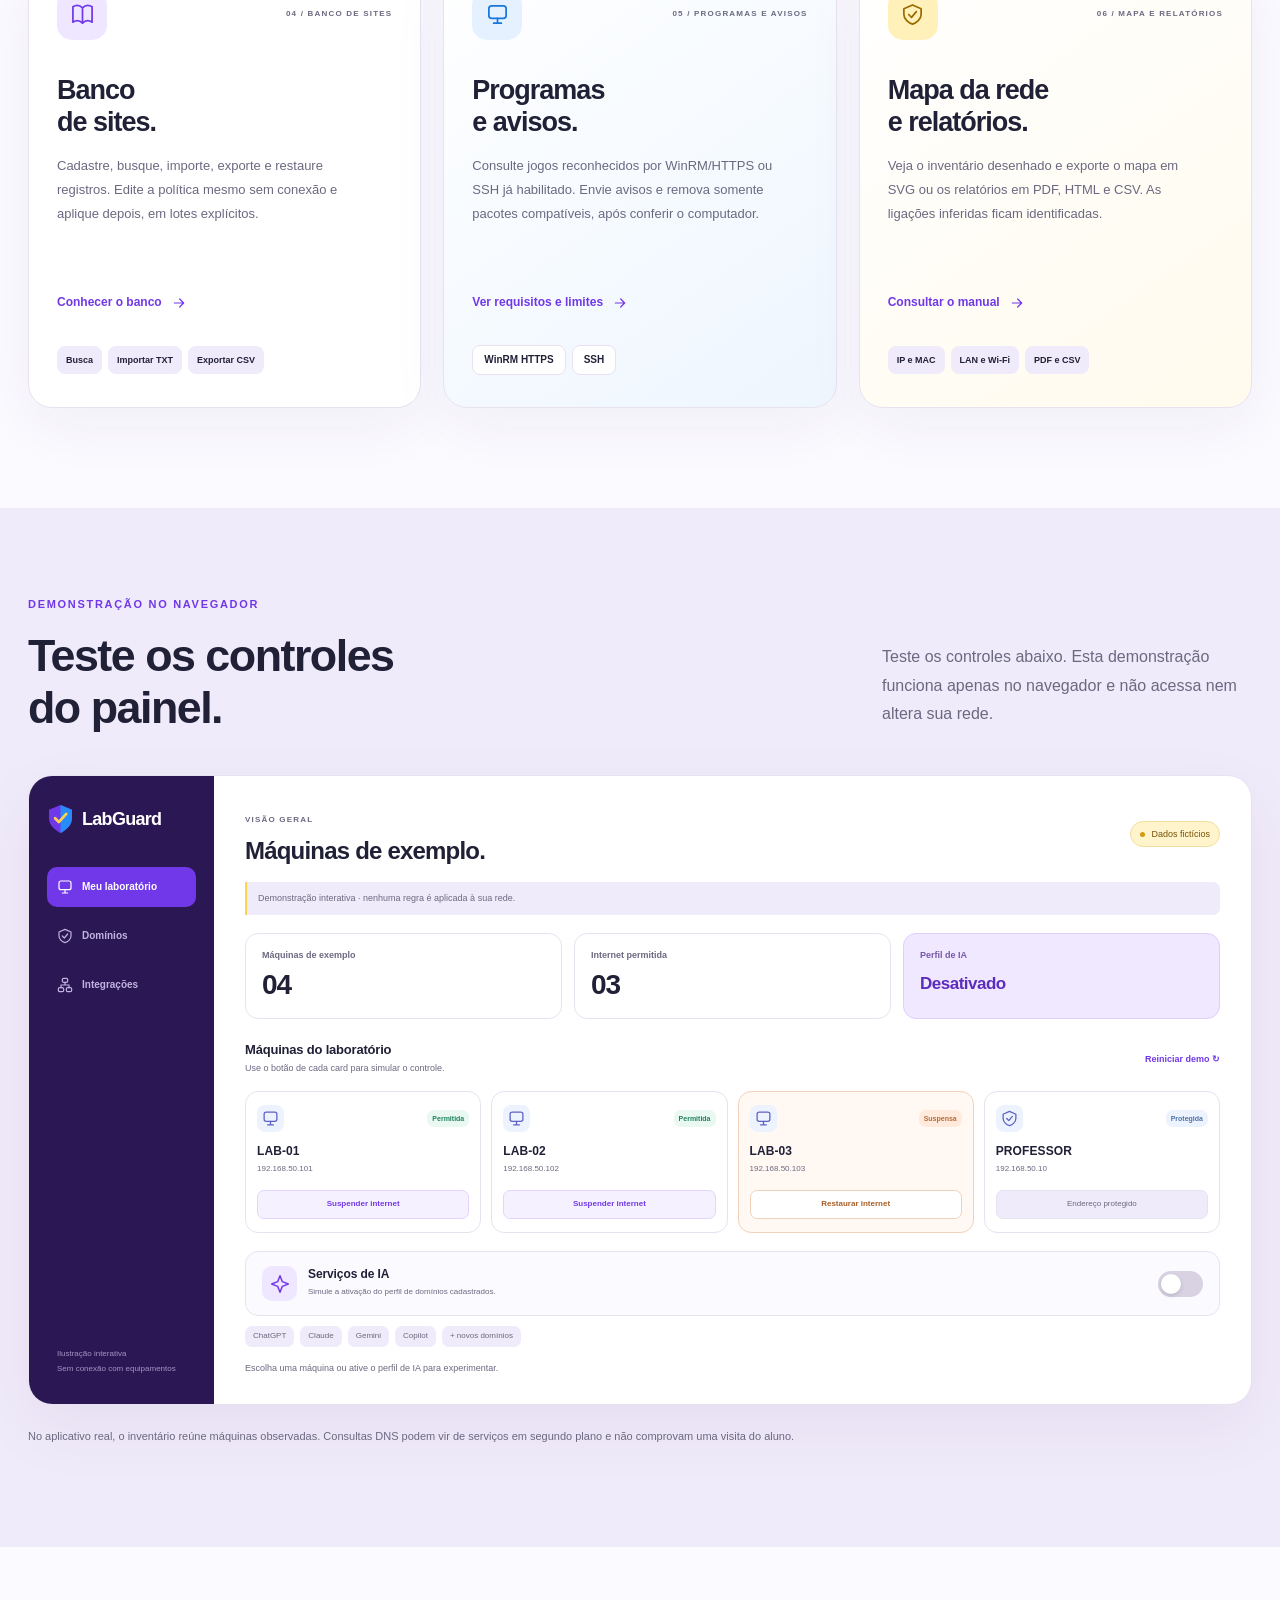
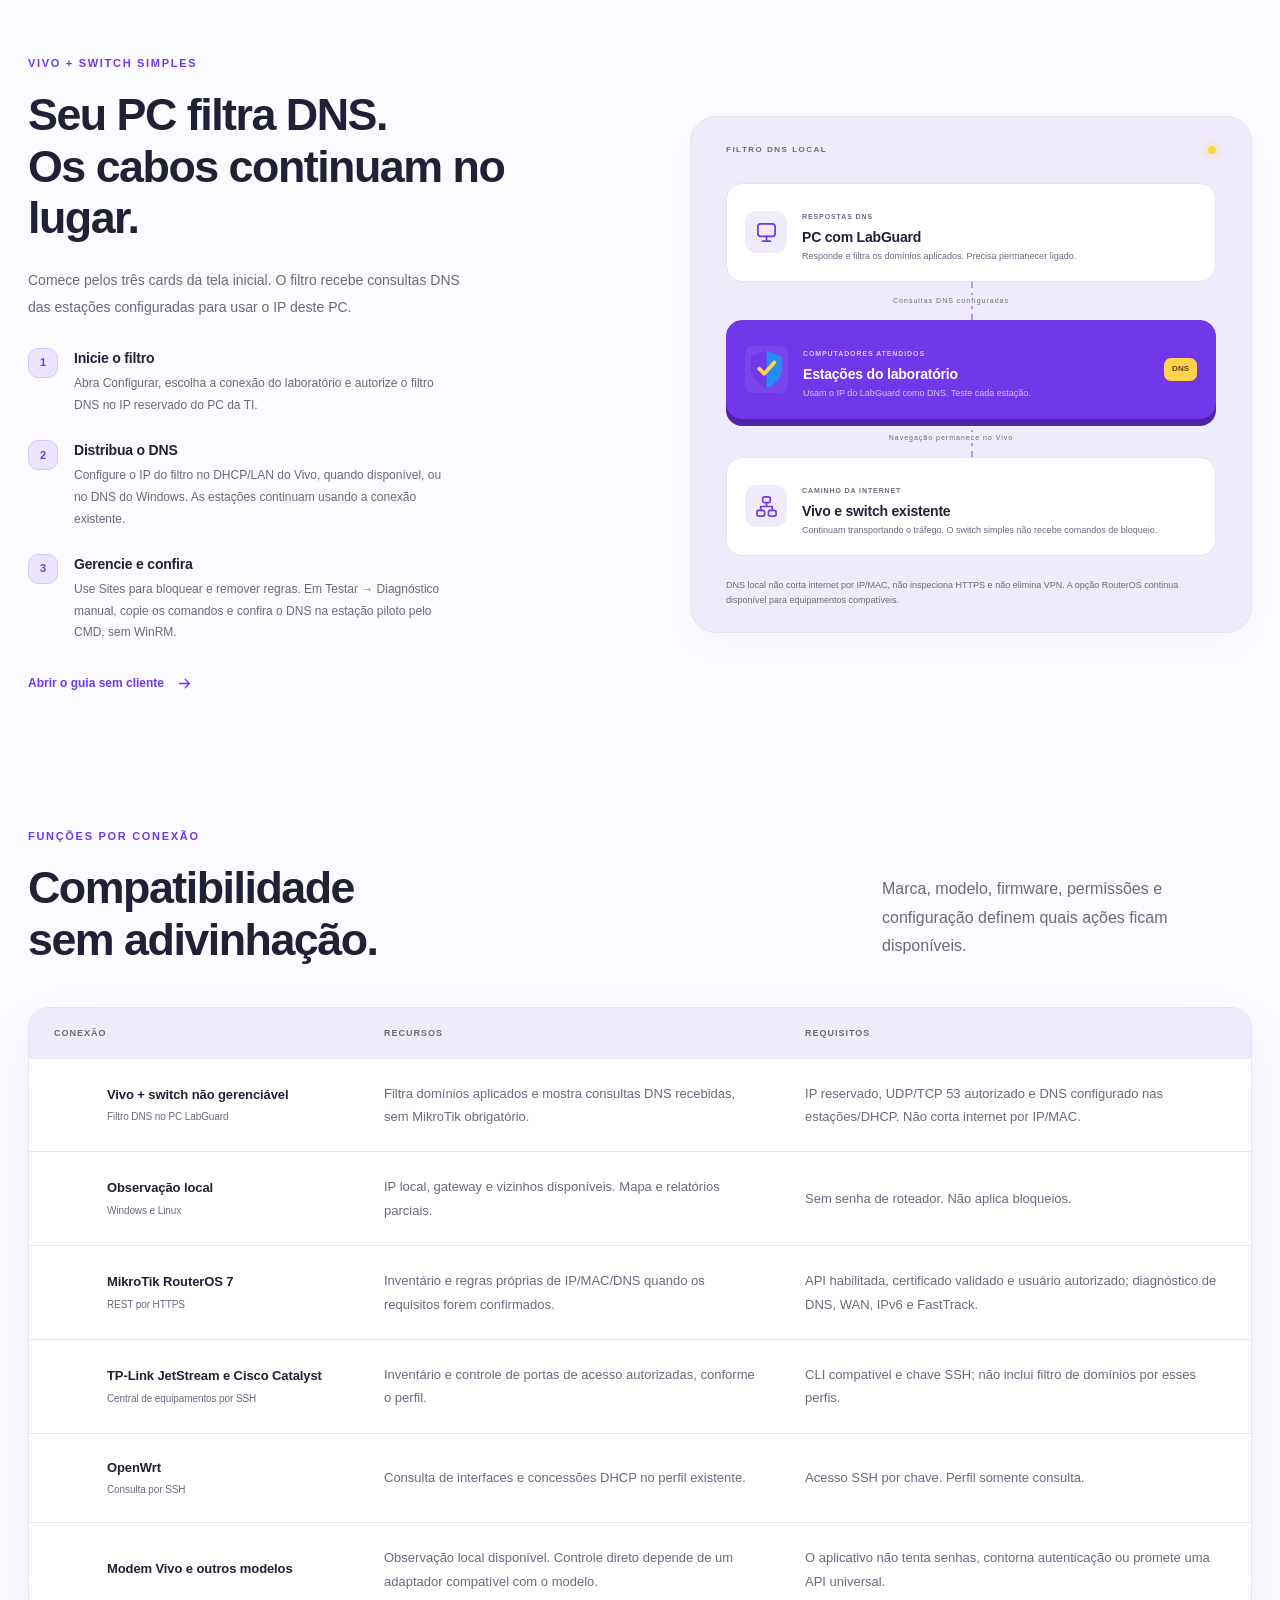
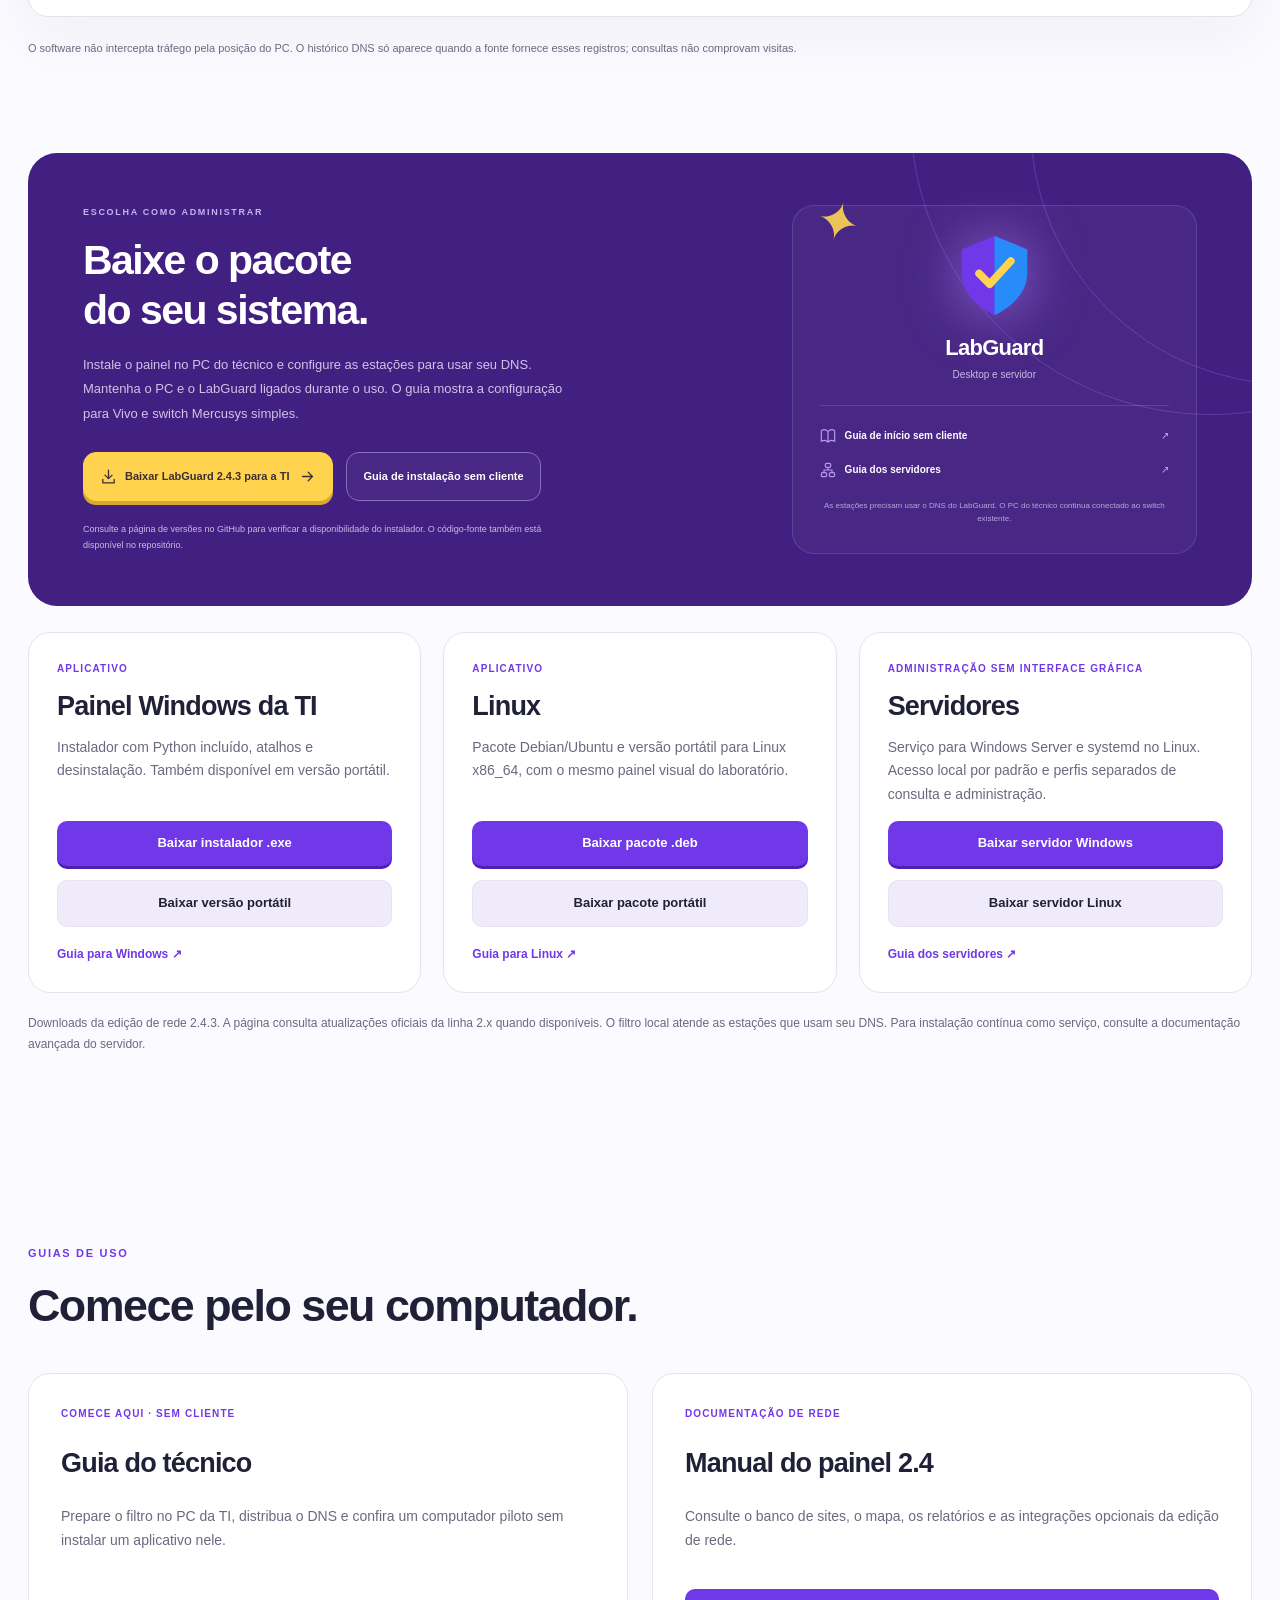
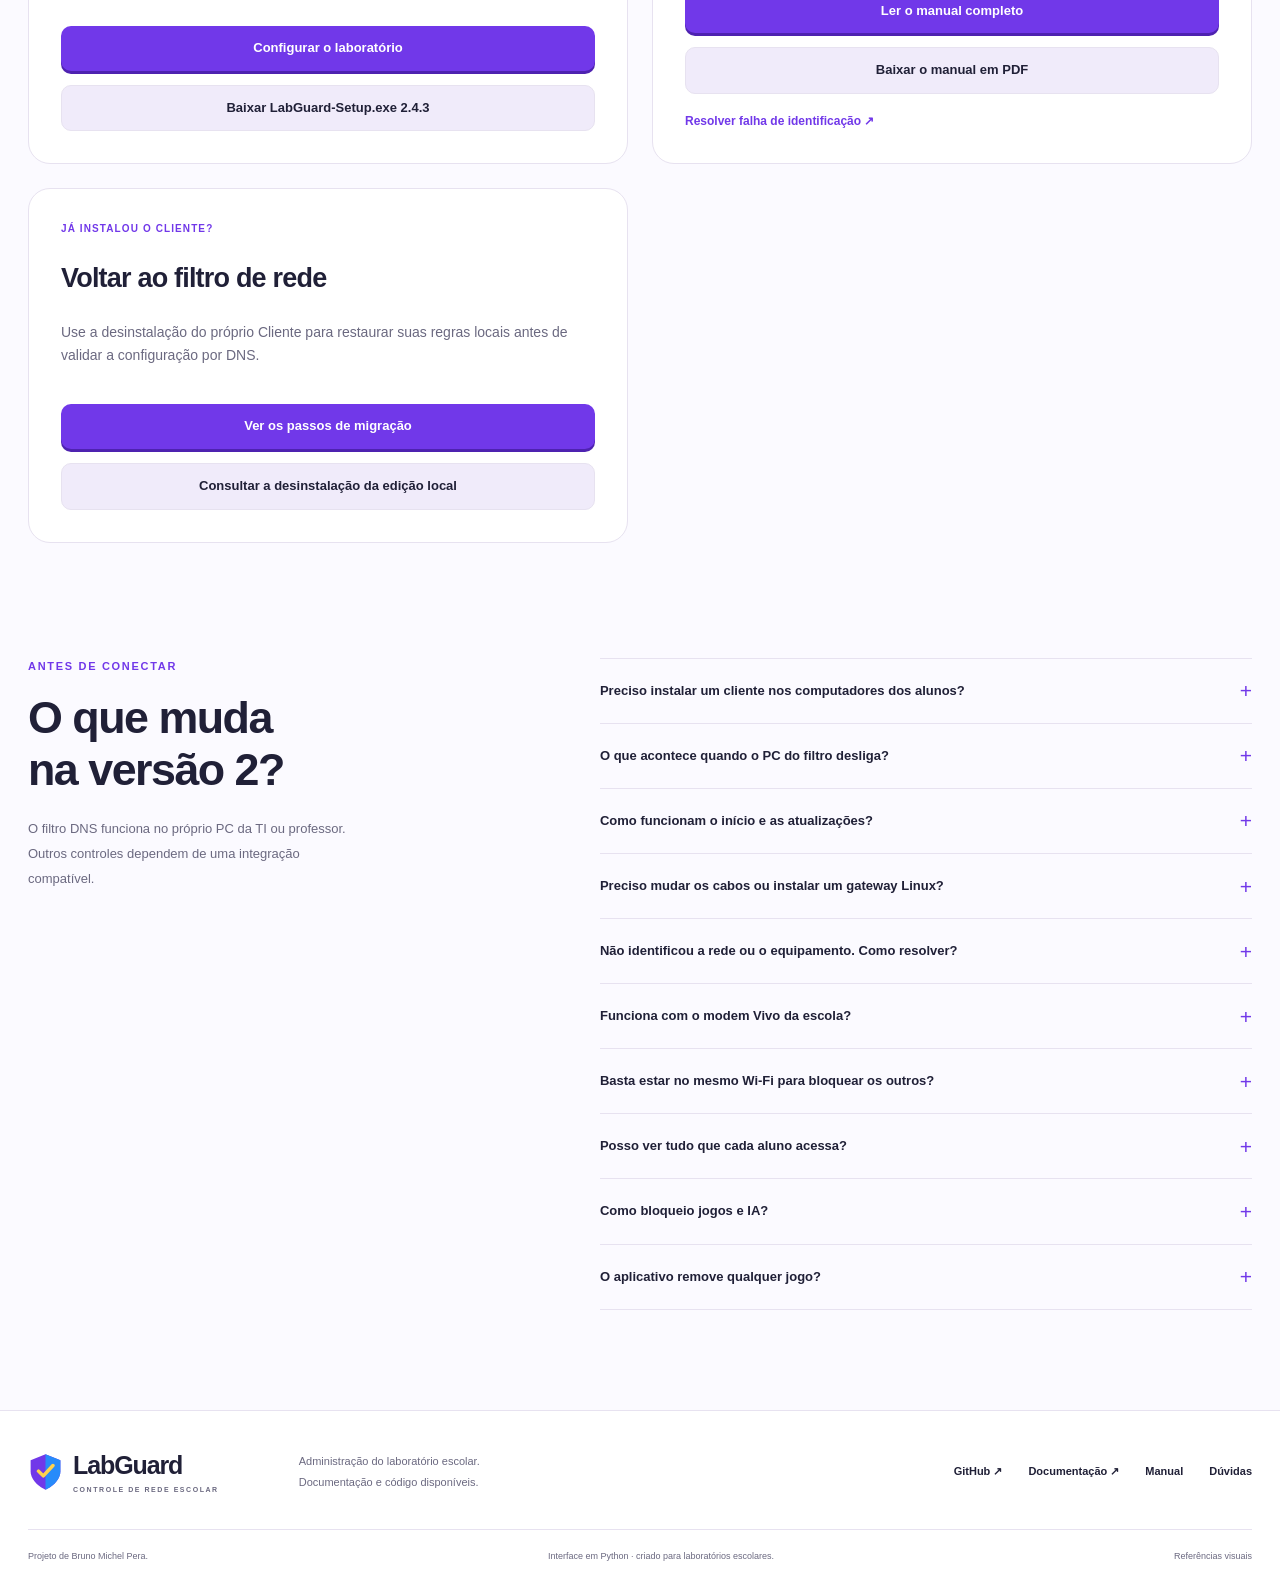
==== commit 67953410: "Restaurar a edição de rede 2.4.3 sem cliente nas estações Prioriza o instalador original no site e d" ====
--- a/website/index.html
+++ b/website/index.html
@@ -6,9 +6,9 @@
   <meta name="referrer" content="no-referrer">
   <meta name="viewport" content="width=device-width, initial-scale=1">
   <meta name="theme-color" content="#7138e9">
-  <meta name="description" content="LabGuard: três ações para configurar o filtro DNS, gerenciar sites de jogos e IA e testar a conexão do laboratório. Windows, Linux e servidores.">
+  <meta name="description" content="LabGuard 2.4.3: controle os sites pelo PC do técnico, sem cliente instalado nos alunos. Guia de DNS para Vivo e switch Mercusys, downloads e testes.">
   <meta property="og:title" content="LabGuard — Controle de rede escolar">
-  <meta property="og:description" content="Controle de internet por máquina, banco de sites banidos e bloqueio de domínios. Downloads para Windows, Linux e servidores, com manual de uso.">
+  <meta property="og:description" content="Filtro DNS no PC do técnico, banco de sites e bloqueio de domínios. Edição de rede sem instalar cliente nos computadores dos alunos.">
   <meta property="og:type" content="website">
   <meta property="og:image" content="assets/social-card.svg">
   <title>LabGuard — Controle simples do laboratório</title>
@@ -53,9 +53,9 @@
         <div class="hero-copy">
           <span class="eyebrow"><span class="status-dot"></span> Feito para laboratórios escolares</span>
           <h1>Configure. Bloqueie.<br><span>Confira o resultado.</span></h1>
-          <p class="hero-description">Proteja o Windows dos alunos desde a inicialização. O cliente bloqueia sites e jogos pela política da escola. No PC da TI, o painel permite administrar o filtro DNS e consultar a rede.</p>
-          <div class="hero-buttons"><a class="button button-primary" href="#download"><svg class="icon"><use href="#i-download"/></svg> Ver downloads <svg class="icon arrow"><use href="#i-arrow"/></svg></a><a class="button button-plain" href="tecnico/">Nova Central do técnico <svg class="icon"><use href="#i-arrow"/></svg></a></div>
-          <p class="hero-note"><svg class="icon"><use href="#i-check"/></svg> Código disponível no GitHub <span>•</span> Interface em português</p>
+          <p class="hero-description">Controle os sites pelo PC do técnico. O LabGuard filtra as consultas DNS dos computadores do laboratório, sem instalar um cliente nas estações. Configure o DNS da rede e gerencie as regras em um só painel.</p>
+          <div class="hero-buttons"><a class="button button-primary" href="#download"><svg class="icon"><use href="#i-download"/></svg> Ver downloads <svg class="icon arrow"><use href="#i-arrow"/></svg></a><a class="button button-plain" href="tecnico/">Guia do técnico sem cliente <svg class="icon"><use href="#i-arrow"/></svg></a></div>
+          <p class="hero-note"><svg class="icon"><use href="#i-check"/></svg> Edição de rede 2.4.3 <span>•</span> Instalação no PC da TI</p>
         </div>
         <div class="hero-art">
           <div class="art-orbit orbit-one" aria-hidden="true"></div><div class="art-orbit orbit-two" aria-hidden="true"></div>
@@ -65,7 +65,7 @@
           <p class="illustration-caption">Interface real do aplicativo · dados de demonstração</p>
         </div>
       </div>
-      <div class="container capability-line"><span><svg class="icon"><use href="#i-monitor"/></svg> Controle por máquina</span><span><svg class="icon"><use href="#i-spark"/></svg> Domínios de jogos e IA</span><span><svg class="icon"><use href="#i-network"/></svg> Integrações de rede</span><span class="capability-note">PC administrativo fora do caminho do tráfego.</span></div>
+      <div class="container capability-line"><span><svg class="icon"><use href="#i-monitor"/></svg> Filtro DNS no PC da TI</span><span><svg class="icon"><use href="#i-spark"/></svg> Domínios de jogos e IA</span><span><svg class="icon"><use href="#i-network"/></svg> Integrações de rede</span><span class="capability-note">PC administrativo fora do caminho do tráfego.</span></div>
     </section>
 
     <section class="section features-section" id="recursos">
@@ -107,7 +107,7 @@
       </div>
     </section>
 
-    <section class="section how-section" id="como-funciona"><div class="container how-grid"><div class="how-copy"><span class="section-kicker">VIVO + SWITCH SIMPLES</span><h2>Seu PC filtra DNS.<br>Os cabos continuam no lugar.</h2><p>Comece pelos três cards da tela inicial. O filtro recebe consultas DNS das estações configuradas para usar o IP deste PC.</p><ol class="steps"><li><span>1</span><div><h3>Inicie o filtro</h3><p>Abra Configurar, escolha a conexão e autorize o filtro. Na etapa Usar nos computadores, abra Administrar estações no PC da TI.</p></div></li><li><span>2</span><div><h3>Gerencie os sites</h3><p>Use Proteger laboratório para aplicar a lista inicial de jogos e adultos. Adicione seus domínios em Sites e revise o catálogo de IA no Banco de sites.</p></div></li><li><span>3</span><div><h3>Teste antes de ampliar</h3><p>Escolha Testar estação no desktop ou Testar DNS no painel web da TI. Compare o acesso direto ao filtro e o DNS padrão. Revise o adaptador antes de aplicar ou restaurar o DNS do Windows.</p></div></li></ol><a class="inline-link" href="manual2/index.html#vivo-e-switch-simples">Abrir o passo a passo Vivo + Mercusys <svg class="icon"><use href="#i-arrow"/></svg></a></div><div class="topology-card"><div class="topology-header"><span class="mini-label">FILTRO DNS LOCAL</span><span class="topology-dot"></span></div><div class="network-node router-node"><span class="node-icon"><svg class="icon"><use href="#i-monitor"/></svg></span><div><small>RESPOSTAS DNS</small><strong>PC com LabGuard</strong><p>Responde e filtra os domínios aplicados. Precisa permanecer ligado.</p></div></div><div class="network-connector"><span>Consultas DNS configuradas</span><i></i></div><div class="network-node gateway-node"><img src="assets/favicon.svg" width="43" height="47" alt=""><div><small>CLIENTES DO FILTRO</small><strong>Estações do laboratório</strong><p>Usam o IP do LabGuard como DNS. Teste cada estação.</p></div><span class="node-tag">DNS</span></div><div class="network-connector"><i></i><span>Navegação permanece no Vivo</span></div><div class="network-node switch-node"><span class="node-icon"><svg class="icon"><use href="#i-network"/></svg></span><div><small>CAMINHO DA INTERNET</small><strong>Vivo e switch existente</strong><p>Continuam transportando o tráfego. O switch simples não recebe comandos de bloqueio.</p></div></div><p class="topology-note">DNS local não corta internet por IP/MAC, não inspeciona HTTPS e não elimina VPN. A opção RouterOS continua disponível para equipamentos compatíveis.</p></div></div></section>
+    <section class="section how-section" id="como-funciona"><div class="container how-grid"><div class="how-copy"><span class="section-kicker">VIVO + SWITCH SIMPLES</span><h2>Seu PC filtra DNS.<br>Os cabos continuam no lugar.</h2><p>Comece pelos três cards da tela inicial. O filtro recebe consultas DNS das estações configuradas para usar o IP deste PC.</p><ol class="steps"><li><span>1</span><div><h3>Inicie o filtro</h3><p>Abra Configurar, escolha a conexão do laboratório e autorize o filtro DNS no IP reservado do PC da TI.</p></div></li><li><span>2</span><div><h3>Distribua o DNS</h3><p>Configure o IP do filtro no DHCP/LAN do Vivo, quando disponível, ou no DNS do Windows. As estações continuam usando a conexão existente.</p></div></li><li><span>3</span><div><h3>Gerencie e confira</h3><p>Use Sites para bloquear e remover regras. Em Testar → Diagnóstico manual, copie os comandos e confira o DNS na estação piloto pelo CMD, sem WinRM.</p></div></li></ol><a class="inline-link" href="tecnico/">Abrir o guia sem cliente <svg class="icon"><use href="#i-arrow"/></svg></a></div><div class="topology-card"><div class="topology-header"><span class="mini-label">FILTRO DNS LOCAL</span><span class="topology-dot"></span></div><div class="network-node router-node"><span class="node-icon"><svg class="icon"><use href="#i-monitor"/></svg></span><div><small>RESPOSTAS DNS</small><strong>PC com LabGuard</strong><p>Responde e filtra os domínios aplicados. Precisa permanecer ligado.</p></div></div><div class="network-connector"><span>Consultas DNS configuradas</span><i></i></div><div class="network-node gateway-node"><img src="assets/favicon.svg" width="43" height="47" alt=""><div><small>COMPUTADORES ATENDIDOS</small><strong>Estações do laboratório</strong><p>Usam o IP do LabGuard como DNS. Teste cada estação.</p></div><span class="node-tag">DNS</span></div><div class="network-connector"><i></i><span>Navegação permanece no Vivo</span></div><div class="network-node switch-node"><span class="node-icon"><svg class="icon"><use href="#i-network"/></svg></span><div><small>CAMINHO DA INTERNET</small><strong>Vivo e switch existente</strong><p>Continuam transportando o tráfego. O switch simples não recebe comandos de bloqueio.</p></div></div><p class="topology-note">DNS local não corta internet por IP/MAC, não inspeciona HTTPS e não elimina VPN. A opção RouterOS continua disponível para equipamentos compatíveis.</p></div></div></section>
 
         <section class="section compatibility-section" id="compatibilidade"><div class="container"><div class="section-heading"><div><span class="section-kicker">FUNÇÕES POR CONEXÃO</span><h2>Compatibilidade<br>sem adivinhação.</h2></div><p>Marca, modelo, firmware, permissões e configuração definem quais ações ficam disponíveis.</p></div><div class="compatibility-table-wrap"><table class="compatibility-table"><caption class="sr-only">Fontes de dados e capacidades do LabGuard 2.4</caption><thead><tr><th>Conexão</th><th>Recursos</th><th>Requisitos</th></tr></thead><tbody><tr><th>Vivo + switch não gerenciável<small>Filtro DNS no PC LabGuard</small></th><td>Filtra domínios aplicados e mostra consultas DNS recebidas, sem MikroTik obrigatório.</td><td>IP reservado, UDP/TCP 53 autorizado e DNS configurado nas estações/DHCP. Não corta internet por IP/MAC.</td></tr><tr><th>Observação local<small>Windows e Linux</small></th><td>IP local, gateway e vizinhos disponíveis. Mapa e relatórios parciais.</td><td>Sem senha de roteador. Não aplica bloqueios.</td></tr><tr><th>MikroTik RouterOS 7<small>REST por HTTPS</small></th><td>Inventário e regras próprias de IP/MAC/DNS quando os requisitos forem confirmados.</td><td>API habilitada, certificado validado e usuário autorizado; diagnóstico de DNS, WAN, IPv6 e FastTrack.</td></tr><tr><th>TP-Link JetStream e Cisco Catalyst<small>Central de equipamentos por SSH</small></th><td>Inventário e controle de portas de acesso autorizadas, conforme o perfil.</td><td>CLI compatível e chave SSH; não inclui filtro de domínios por esses perfis.</td></tr><tr><th>OpenWrt<small>Consulta por SSH</small></th><td>Consulta de interfaces e concessões DHCP no perfil existente.</td><td>Acesso SSH por chave. Perfil somente consulta.</td></tr><tr><th>Modem Vivo e outros modelos</th><td>Observação local disponível. Controle direto depende de um adaptador compatível com o modelo.</td><td>O aplicativo não tenta senhas, contorna autenticação ou promete uma API universal.</td></tr></tbody></table></div><p class="section-footnote">O software não intercepta tráfego pela posição do PC. O histórico DNS só aparece quando a fonte fornece esses registros; consultas não comprovam visitas.</p></div></section>
 
@@ -115,15 +115,15 @@
       <div class="container">
         <div class="download-card">
           <div class="download-decoration" aria-hidden="true">✦</div>
-          <div class="download-copy"><span class="section-kicker">ESCOLHA COMO ADMINISTRAR</span><h2>Baixe o pacote<br>do seu sistema.</h2><p>No PC da TI, use o painel para administrar a rede. No Windows do aluno, o cliente inicia com o computador, aplica o catálogo de sites e controla jogos mesmo com o painel desligado.</p><div class="download-actions"><a class="button button-yellow download-link" href="https://github.com/perabru/LabGuard/releases/latest"><svg class="icon"><use href="#i-download"/></svg> Baixar painel para Windows <svg class="icon arrow"><use href="#i-arrow"/></svg></a><a class="button button-outline-light" href="https://github.com/perabru/LabGuard/releases/download/cliente-v1.2.0/LabGuardCliente.exe">Baixar cliente da estação Windows</a></div><p class="release-status" id="release-status">Confira a versão e os arquivos disponíveis no GitHub.</p></div>
-          <div class="download-details"><span class="download-app-icon"><img src="assets/favicon.svg" width="77" height="85" alt=""></span><strong>LabGuard</strong><span>Desktop e servidor</span><div class="download-divider"></div><a href="manual2/index.html"><svg class="icon"><use href="#i-book"/></svg> Guia de início <span>↗</span></a><a href="https://github.com/perabru/LabGuard/blob/main/docs/SERVIDORES.md" target="_blank" rel="noopener"><svg class="icon"><use href="#i-network"/></svg> Guia dos servidores <span>↗</span></a><small>Desktop e servidor administram as fontes disponíveis. Nenhum deles se torna um roteador apenas por estar instalado.</small></div>
+          <div class="download-copy"><span class="section-kicker">ESCOLHA COMO ADMINISTRAR</span><h2>Baixe o pacote<br>do seu sistema.</h2><p>Instale o painel no PC do técnico e configure as estações para usar seu DNS. Mantenha o PC e o LabGuard ligados durante o uso. O guia mostra a configuração para Vivo e switch Mercusys simples.</p><div class="download-actions"><a class="button button-yellow download-link" href="https://github.com/perabru/LabGuard/releases/download/v2.4.3/LabGuard-Setup.exe"><svg class="icon"><use href="#i-download"/></svg> Baixar LabGuard 2.4.3 para a TI <svg class="icon arrow"><use href="#i-arrow"/></svg></a><a class="button button-outline-light" href="tecnico/">Guia de instalação sem cliente</a></div><p class="release-status" id="release-status">Confira a versão e os arquivos disponíveis no GitHub.</p></div>
+          <div class="download-details"><span class="download-app-icon"><img src="assets/favicon.svg" width="77" height="85" alt=""></span><strong>LabGuard</strong><span>Desktop e servidor</span><div class="download-divider"></div><a href="tecnico/"><svg class="icon"><use href="#i-book"/></svg> Guia de início sem cliente <span>↗</span></a><a href="https://github.com/perabru/LabGuard/blob/main/docs/SERVIDORES.md" target="_blank" rel="noopener"><svg class="icon"><use href="#i-network"/></svg> Guia dos servidores <span>↗</span></a><small>As estações precisam usar o DNS do LabGuard. O PC do técnico continua conectado ao switch existente.</small></div>
         </div>
         <div class="platform-grid" aria-label="Pacotes por sistema operacional">
-          <article class="platform-card"><span class="platform-kicker">APLICATIVO</span><h3>Painel Windows da TI</h3><p>Instalador com Python incluído, atalhos e desinstalação. Também disponível em versão portátil.</p><a class="platform-download" data-release-asset="LabGuard-Setup.exe" data-download-label="Baixar instalador .exe" href="https://github.com/perabru/LabGuard/releases/latest">Ver versões</a><a class="platform-secondary" data-release-asset="LabGuard-Portable.zip" data-download-label="Baixar versão portátil" href="https://github.com/perabru/LabGuard/releases/latest">Ver versão portátil</a><a class="platform-guide" href="https://github.com/perabru/LabGuard/blob/main/docs/INSTALACAO_WINDOWS.md">Guia para Windows ↗</a></article>
-          <article class="platform-card"><span class="platform-kicker">APLICATIVO</span><h3>Linux</h3><p>Pacote Debian/Ubuntu e versão portátil para Linux x86_64, com o mesmo painel visual do laboratório.</p><a class="platform-download" data-release-asset="LabGuard-Linux-amd64.deb" data-download-label="Baixar pacote .deb" href="https://github.com/perabru/LabGuard/releases/latest">Ver versões</a><a class="platform-secondary" data-release-asset="LabGuard-Linux-x86_64.tar.gz" data-download-label="Baixar pacote portátil" href="https://github.com/perabru/LabGuard/releases/latest">Ver pacote portátil</a><a class="platform-guide" href="https://github.com/perabru/LabGuard/blob/main/docs/INSTALACAO_LINUX.md">Guia para Linux ↗</a></article>
-          <article class="platform-card"><span class="platform-kicker">ADMINISTRAÇÃO SEM INTERFACE GRÁFICA</span><h3>Servidores</h3><p>Serviço para Windows Server e systemd no Linux. Acesso local por padrão e perfis separados de consulta e administração.</p><a class="platform-download" data-release-asset="LabGuard-Server-Windows.zip" data-download-label="Baixar servidor Windows" href="https://github.com/perabru/LabGuard/releases/latest">Ver pacote Windows</a><a class="platform-secondary" data-release-asset="LabGuard-Server-Linux-x86_64.tar.gz" data-download-label="Baixar servidor Linux" href="https://github.com/perabru/LabGuard/releases/latest">Ver pacote Linux</a><a class="platform-guide" href="https://github.com/perabru/LabGuard/blob/main/docs/SERVIDORES.md">Guia dos servidores ↗</a></article>
+          <article class="platform-card"><span class="platform-kicker">APLICATIVO</span><h3>Painel Windows da TI</h3><p>Instalador com Python incluído, atalhos e desinstalação. Também disponível em versão portátil.</p><a class="platform-download" data-release-asset="LabGuard-Setup.exe" data-download-label="Baixar instalador .exe" href="https://github.com/perabru/LabGuard/releases/download/v2.4.3/LabGuard-Setup.exe">Baixar instalador .exe</a><a class="platform-secondary" data-release-asset="LabGuard-Portable.zip" data-download-label="Baixar versão portátil" href="https://github.com/perabru/LabGuard/releases/download/v2.4.3/LabGuard-Portable.zip">Baixar versão portátil</a><a class="platform-guide" href="https://github.com/perabru/LabGuard/blob/main/docs/INSTALACAO_WINDOWS.md">Guia para Windows ↗</a></article>
+          <article class="platform-card"><span class="platform-kicker">APLICATIVO</span><h3>Linux</h3><p>Pacote Debian/Ubuntu e versão portátil para Linux x86_64, com o mesmo painel visual do laboratório.</p><a class="platform-download" data-release-asset="LabGuard-Linux-amd64.deb" data-download-label="Baixar pacote .deb" href="https://github.com/perabru/LabGuard/releases/download/v2.4.3/LabGuard-Linux-amd64.deb">Baixar pacote .deb</a><a class="platform-secondary" data-release-asset="LabGuard-Linux-x86_64.tar.gz" data-download-label="Baixar pacote portátil" href="https://github.com/perabru/LabGuard/releases/download/v2.4.3/LabGuard-Linux-x86_64.tar.gz">Baixar pacote portátil</a><a class="platform-guide" href="https://github.com/perabru/LabGuard/blob/main/docs/INSTALACAO_LINUX.md">Guia para Linux ↗</a></article>
+          <article class="platform-card"><span class="platform-kicker">ADMINISTRAÇÃO SEM INTERFACE GRÁFICA</span><h3>Servidores</h3><p>Serviço para Windows Server e systemd no Linux. Acesso local por padrão e perfis separados de consulta e administração.</p><a class="platform-download" data-release-asset="LabGuard-Server-Windows.zip" data-download-label="Baixar servidor Windows" href="https://github.com/perabru/LabGuard/releases/download/v2.4.3/LabGuard-Server-Windows.zip">Baixar servidor Windows</a><a class="platform-secondary" data-release-asset="LabGuard-Server-Linux-x86_64.tar.gz" data-download-label="Baixar servidor Linux" href="https://github.com/perabru/LabGuard/releases/download/v2.4.3/LabGuard-Server-Linux-x86_64.tar.gz">Baixar servidor Linux</a><a class="platform-guide" href="https://github.com/perabru/LabGuard/blob/main/docs/SERVIDORES.md">Guia dos servidores ↗</a></article>
         </div>
-        <p class="platform-note">Os links usam os arquivos publicados na versão mais recente. Se um pacote não estiver disponível, a página de versões mostra o que já foi publicado. Na instalação Windows por usuário, novas versões são preparadas em segundo plano e aplicadas quando você fecha o programa. O filtro DNS exige 2.3 ou posterior. Na 2.2, use Verificar atualização ou instale o pacote atual.</p>
+        <p class="platform-note">Downloads da edição de rede 2.4.3. A página consulta atualizações oficiais da linha 2.x quando disponíveis. O filtro local atende as estações que usam seu DNS. Para instalação contínua como serviço, consulte a documentação avançada do servidor.</p>
       </div>
     </section>
 
@@ -131,14 +131,14 @@
       <div class="container">
         <div class="section-heading"><div><span class="section-kicker">GUIAS DE USO</span><h2>Comece pelo seu computador.</h2></div></div>
         <div class="manual-grid">
-          <article class="platform-card"><span class="platform-kicker">NOVO · CENTRAL DO TÉCNICO</span><h3>Controle os sites de todos os PCs</h3><p>Adicione, exclua, libere e bloqueie domínios em um painel com senha. Confira a revisão aplicada por cada estação.</p><a class="platform-download" href="tecnico/">Instalar a Central e vincular alunos</a><a class="platform-secondary" href="https://github.com/perabru/LabGuard/releases/download/central-v1.0.0/LabGuardTecnico.exe">Baixar LabGuardTecnico.exe</a></article>
-          <article class="platform-card"><span class="platform-kicker">PC DO ALUNO · WINDOWS</span><h3>Guia rápido do cliente</h3><p>Instale a proteção com a máquina ligada, escolha as categorias do banco e teste um site bloqueado e outro permitido.</p><a class="platform-download" href="cliente/">Ler o guia rápido da estação</a><a class="platform-secondary" href="cliente/Guia_Rapido_LabGuard_Cliente.pdf" download>Baixar o guia rápido em PDF</a></article>
-          <article class="platform-card"><span class="platform-kicker">PC DA TI · REDE</span><h3>Manual do painel</h3><p>Configure o filtro DNS, confira as estações atendidas e consulte o mapa e os relatórios do laboratório.</p><a class="platform-download" href="manual2/index.html">Ler o manual do painel</a><a class="platform-secondary" href="manual2/Manual_LabGuard_2.pdf" download>Baixar o manual em PDF</a><a class="platform-guide" href="manual2/index.html#erro-de-identificacao">Resolver falha de identificação ↗</a></article>
+          <article class="platform-card"><span class="platform-kicker">COMECE AQUI · SEM CLIENTE</span><h3>Guia do técnico</h3><p>Prepare o filtro no PC da TI, distribua o DNS e confira um computador piloto sem instalar um aplicativo nele.</p><a class="platform-download" href="tecnico/">Configurar o laboratório</a><a class="platform-secondary" href="https://github.com/perabru/LabGuard/releases/download/v2.4.3/LabGuard-Setup.exe">Baixar LabGuard-Setup.exe 2.4.3</a></article>
+          <article class="platform-card"><span class="platform-kicker">DOCUMENTAÇÃO DE REDE</span><h3>Manual do painel 2.4</h3><p>Consulte o banco de sites, o mapa, os relatórios e as integrações opcionais da edição de rede.</p><a class="platform-download" href="manual2/index.html">Ler o manual completo</a><a class="platform-secondary" href="manual2/Manual_LabGuard_2.pdf" download>Baixar o manual em PDF</a><a class="platform-guide" href="manual2/index.html#erro-de-identificacao">Resolver falha de identificação ↗</a></article>
+          <article class="platform-card"><span class="platform-kicker">JÁ INSTALOU O CLIENTE?</span><h3>Voltar ao filtro de rede</h3><p>Use a desinstalação do próprio Cliente para restaurar suas regras locais antes de validar a configuração por DNS.</p><a class="platform-download" href="tecnico/#migrar">Ver os passos de migração</a><a class="platform-secondary" href="cliente/#remover">Consultar a desinstalação da edição local</a></article>
         </div>
       </div>
     </section>
 
-        <section class="section faq-section" id="duvidas"><div class="container faq-grid"><div><span class="section-kicker">ANTES DE CONECTAR</span><h2>O que muda<br>na versão 2?</h2><p class="faq-intro">O filtro DNS funciona no próprio PC da TI ou professor. Outros controles dependem de uma integração compatível.</p></div><div class="faq-list"><details><summary>Como funcionam o início e as atualizações?<span>+</span></summary><p>Ao abrir, o aplicativo começa a observar a rede. No Windows instalado por usuário, consulta versões estáveis oficiais e aplica uma atualização verificada ao encerrar voluntariamente. Não fecha a janela durante a aula. Linux, portátil e servidores dependem da instalação pela TI. A conexão automática opcional ao RouterOS usa o cofre do Windows e começa somente para consulta. <a href="manual2/index.html#atualizacoes-e-inicio">Ver instruções e limites</a>.</p></details><details><summary>Preciso mudar os cabos ou instalar um gateway Linux?<span>+</span></summary><p>Não para observação local ou administração direta de um roteador compatível que já controla a rede. O modo gateway anterior continua disponível como opção avançada.</p></details><details><summary>Não identificou a rede ou o equipamento. Como resolver?<span>+</span></summary><ol><li>Em <strong>Início</strong>, clique <strong>Não identificou? Ver passo a passo</strong> e confira o sintoma.</li><li>Confira a conexão e os endereços da interface do laboratório. O guia traz comandos de consulta para Windows e Linux.</li><li>Se faltarem máquinas ou MACs, confira o cache local e a lista autorizada do roteador. A observação pode ser parcial; o MAC do próprio PC pode ficar vazio.</li><li>Para marca/modelo desconhecido ou falha de HTTPS, confirme etiqueta, IP, certificado, API e permissões com a TI.</li><li>Nos modos de observação e roteador direto, use <strong>Atualizar consulta</strong> e confira o resultado. O assistente não aplica bloqueios nem troca configurações da rede; a leitura do modo gateway avançado fica fora desse atalho.</li></ol><p><a href="manual2/index.html#erro-de-identificacao">Abrir o passo a passo completo</a>. Não inclua senhas, tokens ou chaves ao pedir suporte.</p></details><details><summary>Funciona com o modem Vivo da escola?<span>+</span></summary><p>O filtro DNS local funciona sem API do modem. A TI pode distribuir o DNS pelo DHCP/LAN do Vivo, quando disponível, por política institucional, ou pelo painel em uma estação com WinRM HTTPS preparado. Controle direto e corte de internet pelo modem continuam dependendo do modelo e integração.</p></details><details><summary>Basta estar no mesmo Wi-Fi para bloquear os outros?<span>+</span></summary><p>Não. No filtro local, as estações precisam usar o DNS do LabGuard. Corte de internet exige outro controle compatível. Redes de convidados, isolamento e NAT também podem limitar a observação. O aplicativo não faz ataques ARP, interceptação ou desautenticação Wi-Fi.</p></details><details><summary>Posso ver tudo que cada aluno acessa?<span>+</span></summary><p>O histórico depende dos registros fornecidos pela fonte. O filtro local registra somente consultas DNS que recebe. Observação e inventário RouterOS não fornecem esse histórico por aluno. Consultas não comprovam visitas. Conteúdo HTTPS, mensagens e URLs completas não são coletados.</p></details><details><summary>Como bloqueio jogos e IA?<span>+</span></summary><p>Cadastre os domínios no banco e aplique a lista em uma conexão com suporte DNS confirmado. O catálogo de IA pode preparar os cadastros. DNS alternativo, VPNs, conteúdo em cache e IA local podem limitar esse bloqueio.</p></details><details><summary>O aplicativo remove qualquer jogo?<span>+</span></summary><p>A administração remota continua usando WinRM/HTTPS ou SSH já configurado. A remoção é restrita a pacotes reconhecidos e exige confirmação; Roblox clássico e Minecraft para Windows ficam para revisão manual.</p></details></div></div></section>
+        <section class="section faq-section" id="duvidas"><div class="container faq-grid"><div><span class="section-kicker">ANTES DE CONECTAR</span><h2>O que muda<br>na versão 2?</h2><p class="faq-intro">O filtro DNS funciona no próprio PC da TI ou professor. Outros controles dependem de uma integração compatível.</p></div><div class="faq-list"><details><summary>Preciso instalar um cliente nos computadores dos alunos?<span>+</span></summary><p>A edição de rede 2.4.3 funciona com o LabGuard no PC da TI. As estações precisam usar o IP do filtro como DNS, distribuído pelo DHCP/LAN do roteador quando disponível ou configurado no Windows. O teste manual pelo CMD dispensa WinRM. <a href="tecnico/">Seguir o guia sem cliente</a>.</p></details><details><summary>O que acontece quando o PC do filtro desliga?<span>+</span></summary><p>As estações deixam de receber respostas desse DNS. Mantenha o PC e o programa ligados; restaure o DNS anterior antes de parar. A opção Ligar este filtro ao abrir o LabGuard vale para a abertura do aplicativo e não instala início automático com o Windows.</p></details><details><summary>Como funcionam o início e as atualizações?<span>+</span></summary><p>Ao abrir, o aplicativo começa a observar a rede. No Windows instalado por usuário, consulta versões estáveis oficiais e aplica uma atualização verificada ao encerrar voluntariamente. Não fecha a janela durante a aula. Linux, portátil e servidores dependem da instalação pela TI. A conexão automática opcional ao RouterOS usa o cofre do Windows e começa somente para consulta. <a href="manual2/index.html#atualizacoes-e-inicio">Ver instruções e limites</a>.</p></details><details><summary>Preciso mudar os cabos ou instalar um gateway Linux?<span>+</span></summary><p>Não para observação local ou administração direta de um roteador compatível que já controla a rede. O modo gateway anterior continua disponível como opção avançada.</p></details><details><summary>Não identificou a rede ou o equipamento. Como resolver?<span>+</span></summary><ol><li>Em <strong>Início</strong>, clique <strong>Não identificou? Ver passo a passo</strong> e confira o sintoma.</li><li>Confira a conexão e os endereços da interface do laboratório. O guia traz comandos de consulta para Windows e Linux.</li><li>Se faltarem máquinas ou MACs, confira o cache local e a lista autorizada do roteador. A observação pode ser parcial; o MAC do próprio PC pode ficar vazio.</li><li>Para marca/modelo desconhecido ou falha de HTTPS, confirme etiqueta, IP, certificado, API e permissões com a TI.</li><li>Nos modos de observação e roteador direto, use <strong>Atualizar consulta</strong> e confira o resultado. O assistente não aplica bloqueios nem troca configurações da rede; a leitura do modo gateway avançado fica fora desse atalho.</li></ol><p><a href="manual2/index.html#erro-de-identificacao">Abrir o passo a passo completo</a>. Não inclua senhas, tokens ou chaves ao pedir suporte.</p></details><details><summary>Funciona com o modem Vivo da escola?<span>+</span></summary><p>O filtro DNS local funciona sem API do modem. A TI pode distribuir o DNS pelo DHCP/LAN do Vivo, quando disponível, por política institucional ou configurar o DNS do adaptador Windows. A administração por WinRM é opcional. Controle direto e corte de internet pelo modem continuam dependendo do modelo e integração.</p></details><details><summary>Basta estar no mesmo Wi-Fi para bloquear os outros?<span>+</span></summary><p>Não. No filtro local, as estações precisam usar o DNS do LabGuard. Corte de internet exige outro controle compatível. Redes de convidados, isolamento e NAT também podem limitar a observação. O aplicativo não faz ataques ARP, interceptação ou desautenticação Wi-Fi.</p></details><details><summary>Posso ver tudo que cada aluno acessa?<span>+</span></summary><p>O histórico depende dos registros fornecidos pela fonte. O filtro local registra somente consultas DNS que recebe. Observação e inventário RouterOS não fornecem esse histórico por aluno. Consultas não comprovam visitas. Conteúdo HTTPS, mensagens e URLs completas não são coletados.</p></details><details><summary>Como bloqueio jogos e IA?<span>+</span></summary><p>Cadastre os domínios no banco e aplique a lista em uma conexão com suporte DNS confirmado. O catálogo de IA pode preparar os cadastros. DNS alternativo, VPNs, conteúdo em cache e IA local podem limitar esse bloqueio.</p></details><details><summary>O aplicativo remove qualquer jogo?<span>+</span></summary><p>A administração remota continua usando WinRM/HTTPS ou SSH já configurado. A remoção é restrita a pacotes reconhecidos e exige confirmação; Roblox clássico e Minecraft para Windows ficam para revisão manual.</p></details></div></div></section>
   </main>
   <footer class="site-footer"><div class="container footer-top"><a class="brand" href="#inicio"><img src="assets/favicon.svg" width="35" height="39" alt=""><span>Lab<span class="brand-light">Guard</span><small>CONTROLE DE REDE ESCOLAR</small></span></a><p>Administração do laboratório escolar.<br>Documentação e código disponíveis.</p><div class="footer-links"><a href="https://github.com/perabru/LabGuard" target="_blank" rel="noopener">GitHub ↗</a><a href="https://github.com/perabru/LabGuard/blob/main/README.md" target="_blank" rel="noopener">Documentação ↗</a><a href="#manual">Manual</a><a href="#duvidas">Dúvidas</a></div></div><div class="container footer-bottom"><span>Projeto de Bruno Michel Pera.</span><span>Interface em Python · criado para laboratórios escolares.</span><a href="REFERENCIAS.md">Referências visuais</a></div></footer>
 </body>
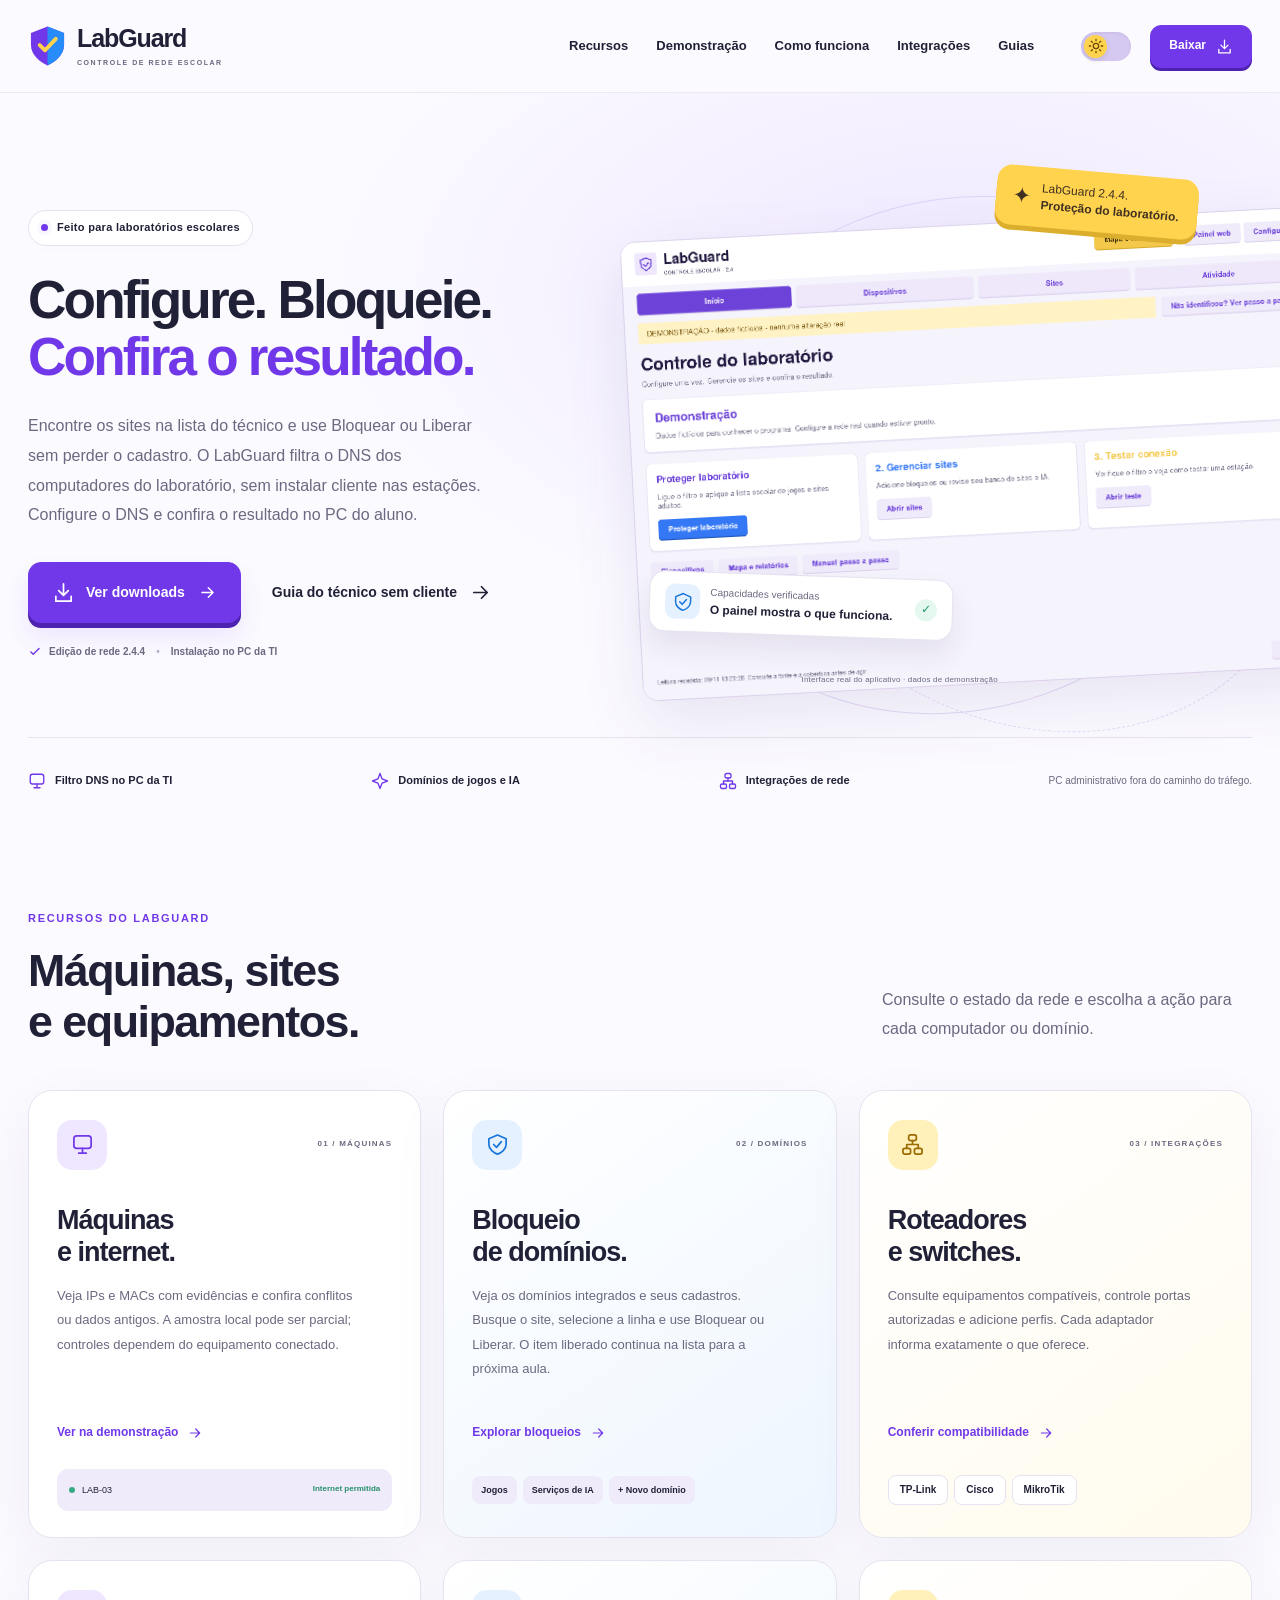
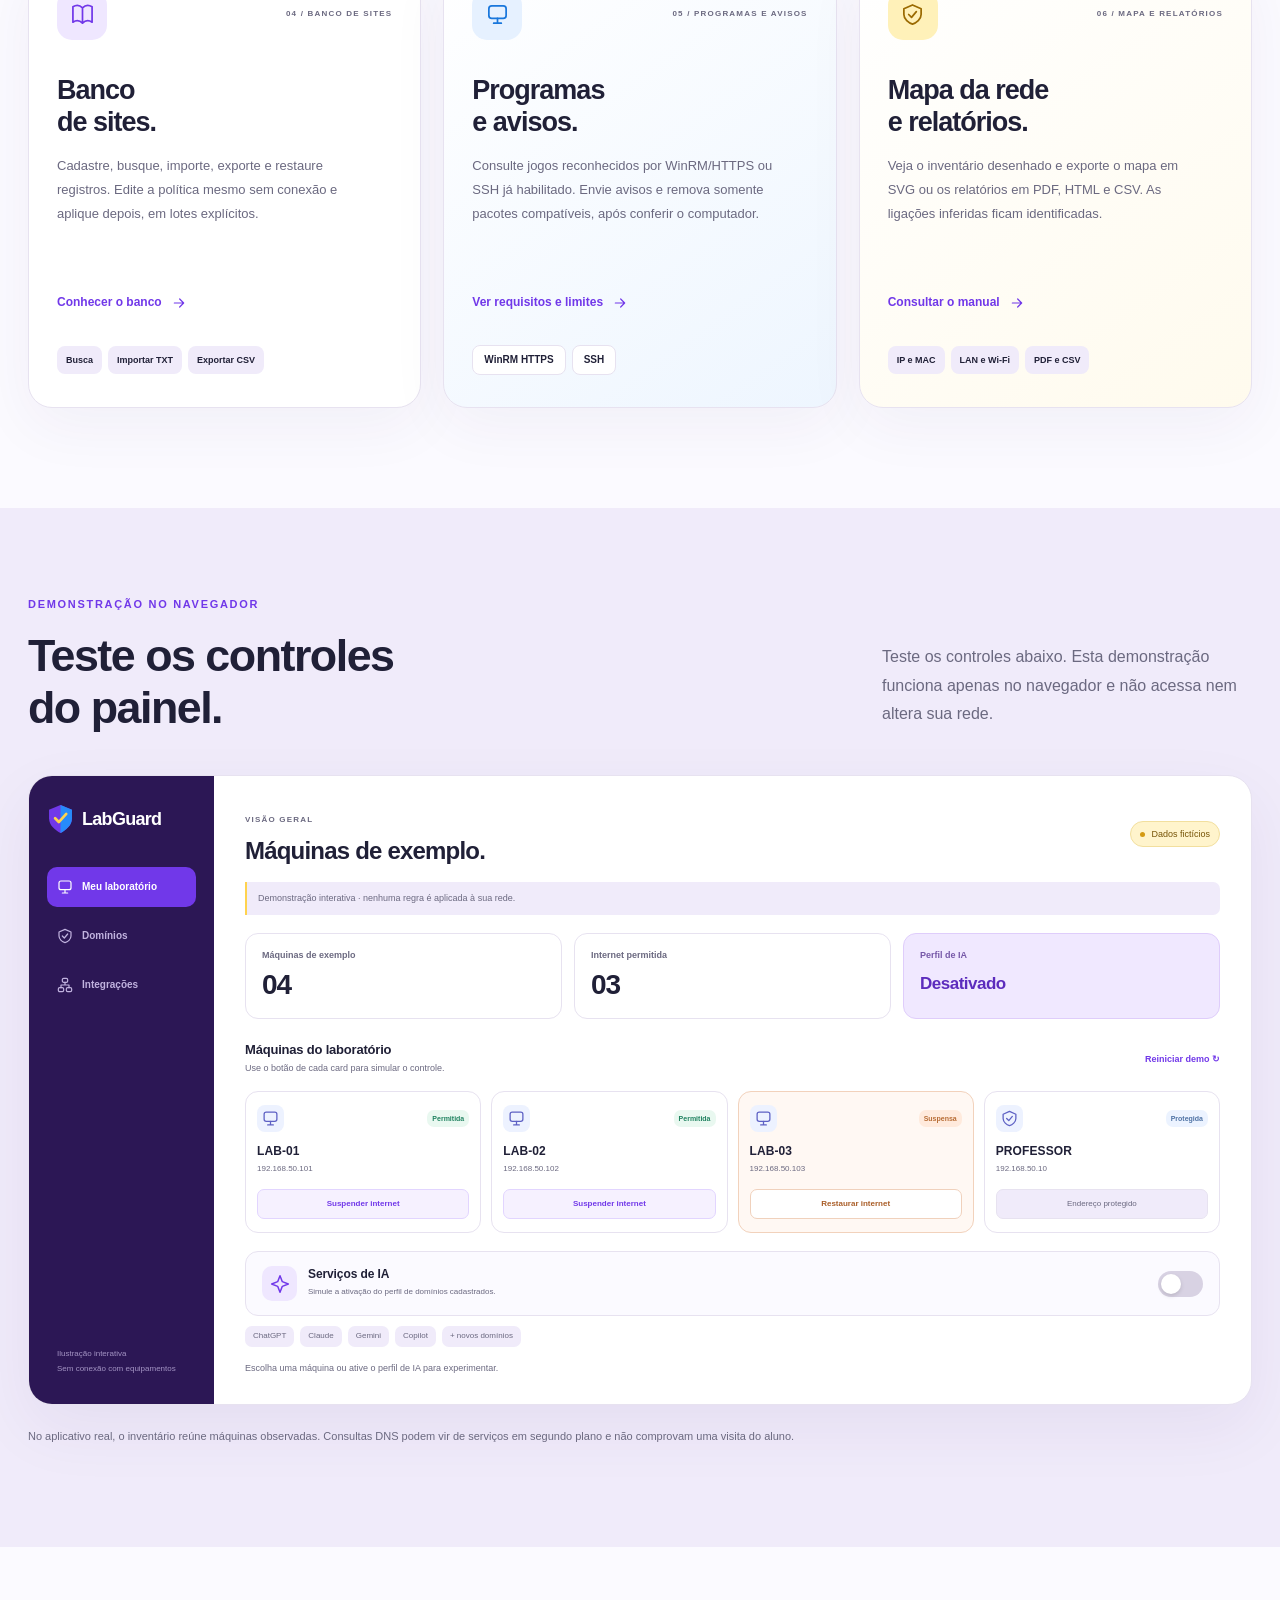
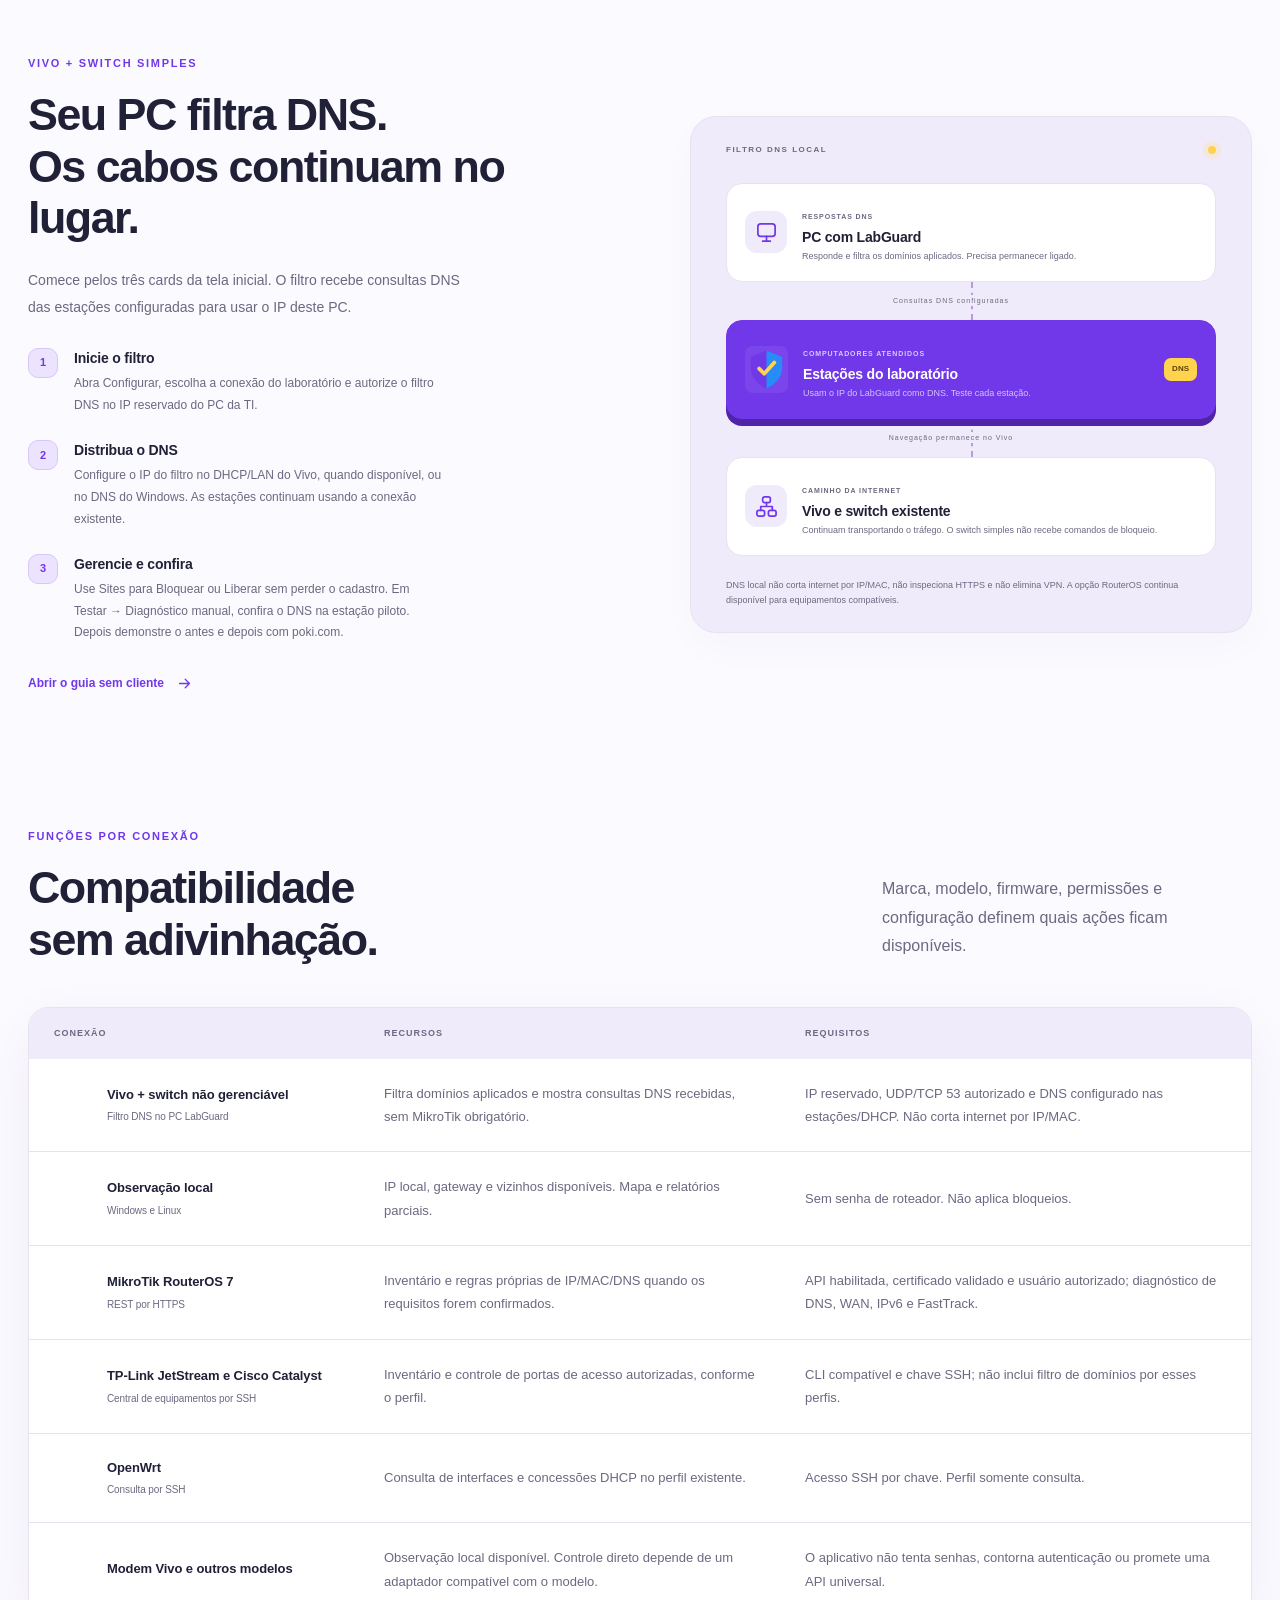
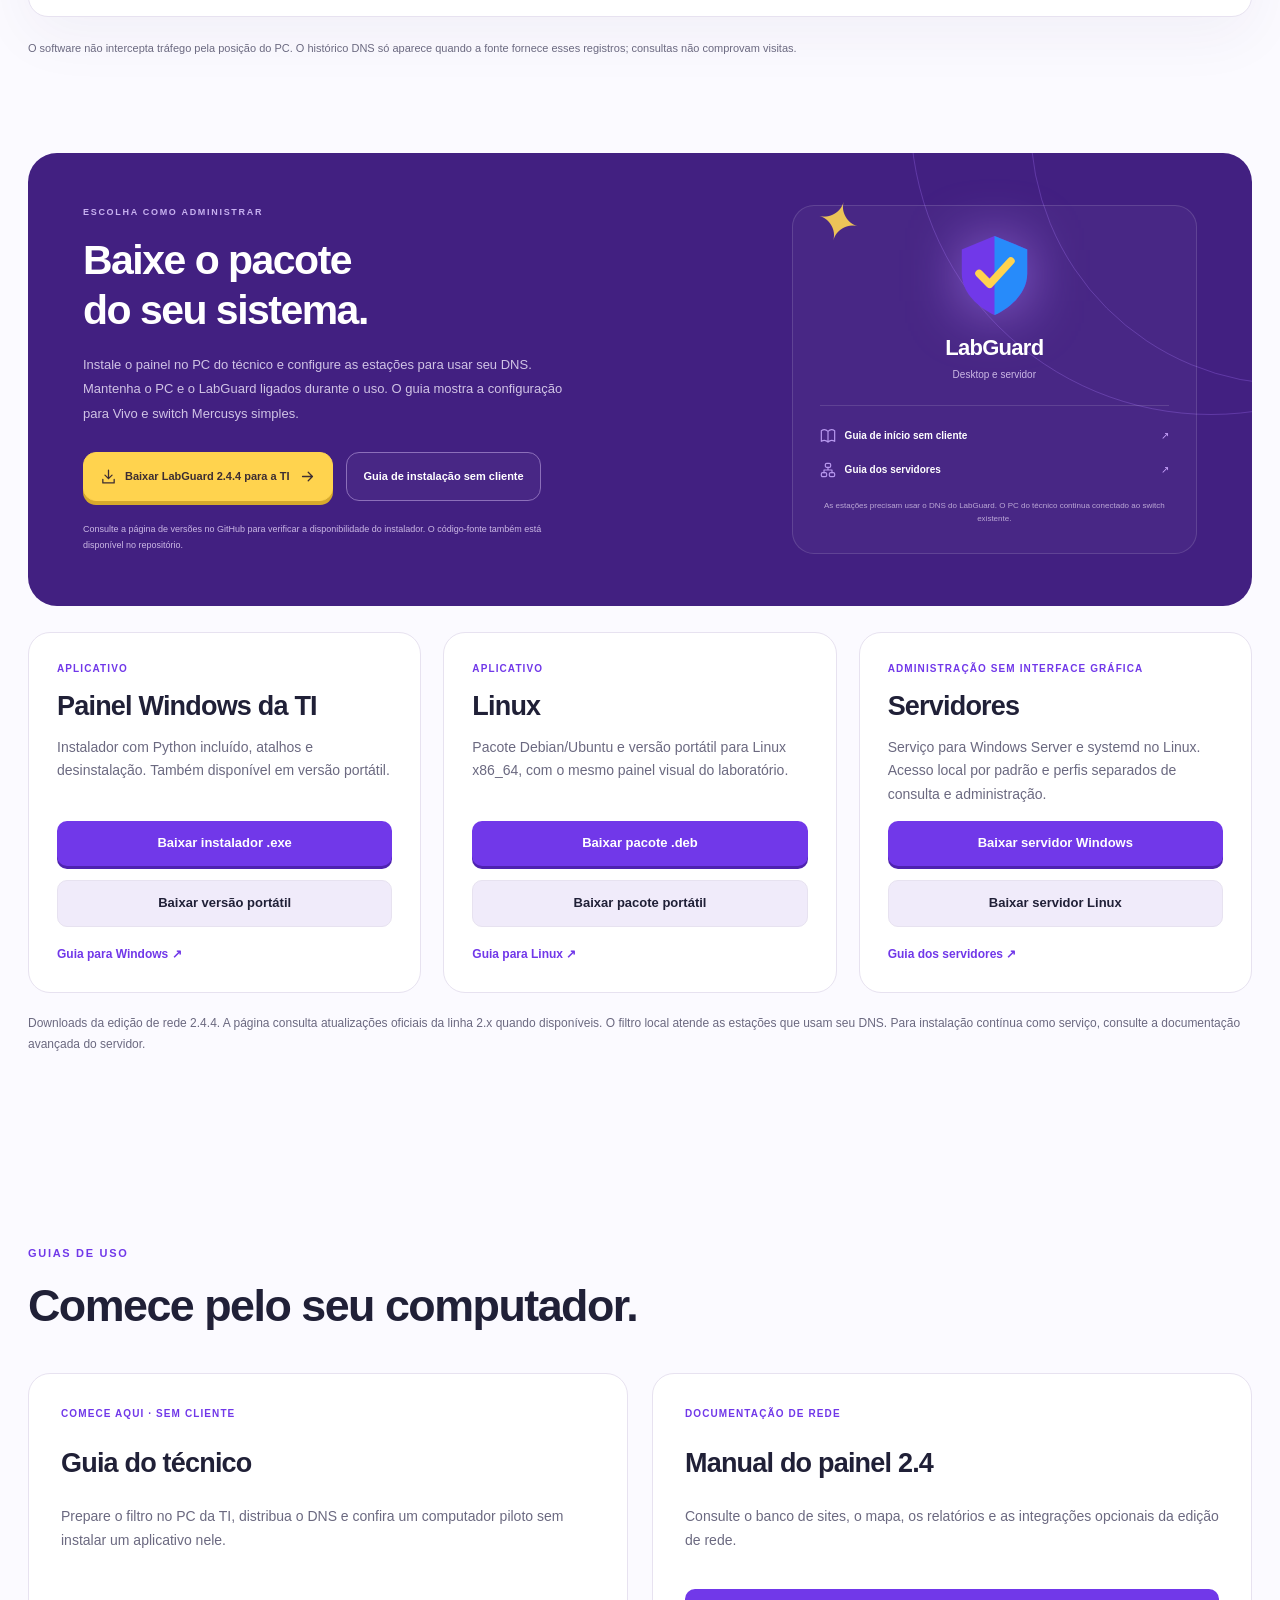
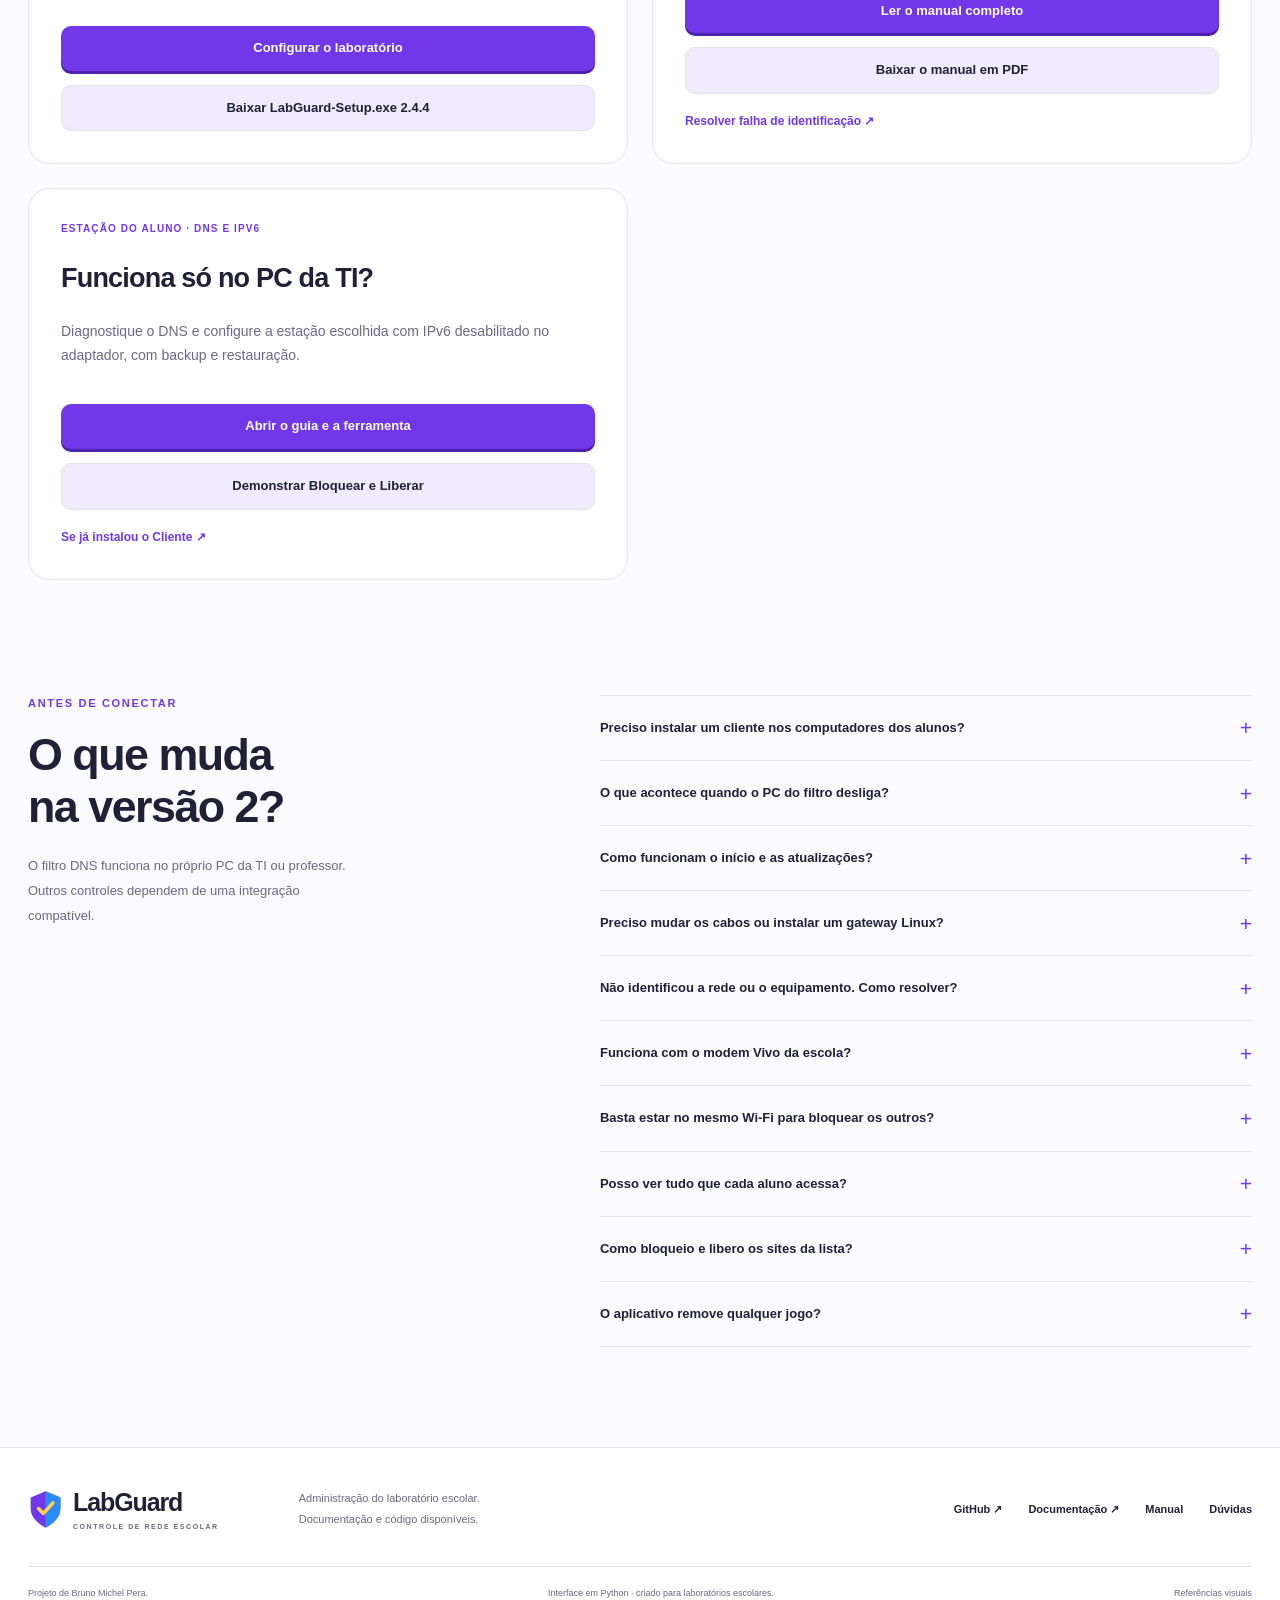
==== commit 6ac8c4b2: "Publicar downloads 2.4.4, guia Bloquear/Liberar e ajuste IPv6 Atualiza a edição sem cliente após os " ====
--- a/website/index.html
+++ b/website/index.html
@@ -6,7 +6,7 @@
   <meta name="referrer" content="no-referrer">
   <meta name="viewport" content="width=device-width, initial-scale=1">
   <meta name="theme-color" content="#7138e9">
-  <meta name="description" content="LabGuard 2.4.3: controle os sites pelo PC do técnico, sem cliente instalado nos alunos. Guia de DNS para Vivo e switch Mercusys, downloads e testes.">
+  <meta name="description" content="LabGuard 2.4.4: controle os sites pelo PC do técnico, sem cliente instalado nos alunos. Guia de DNS para Vivo e switch Mercusys, downloads e testes.">
   <meta property="og:title" content="LabGuard — Controle de rede escolar">
   <meta property="og:description" content="Filtro DNS no PC do técnico, banco de sites e bloqueio de domínios. Edição de rede sem instalar cliente nos computadores dos alunos.">
   <meta property="og:type" content="website">
@@ -53,13 +53,13 @@
         <div class="hero-copy">
           <span class="eyebrow"><span class="status-dot"></span> Feito para laboratórios escolares</span>
           <h1>Configure. Bloqueie.<br><span>Confira o resultado.</span></h1>
-          <p class="hero-description">Controle os sites pelo PC do técnico. O LabGuard filtra as consultas DNS dos computadores do laboratório, sem instalar um cliente nas estações. Configure o DNS da rede e gerencie as regras em um só painel.</p>
+          <p class="hero-description">Encontre os sites na lista do técnico e use Bloquear ou Liberar sem perder o cadastro. O LabGuard filtra o DNS dos computadores do laboratório, sem instalar cliente nas estações. Configure o DNS e confira o resultado no PC do aluno.</p>
           <div class="hero-buttons"><a class="button button-primary" href="#download"><svg class="icon"><use href="#i-download"/></svg> Ver downloads <svg class="icon arrow"><use href="#i-arrow"/></svg></a><a class="button button-plain" href="tecnico/">Guia do técnico sem cliente <svg class="icon"><use href="#i-arrow"/></svg></a></div>
-          <p class="hero-note"><svg class="icon"><use href="#i-check"/></svg> Edição de rede 2.4.3 <span>•</span> Instalação no PC da TI</p>
+          <p class="hero-note"><svg class="icon"><use href="#i-check"/></svg> Edição de rede 2.4.4 <span>•</span> Instalação no PC da TI</p>
         </div>
         <div class="hero-art">
           <div class="art-orbit orbit-one" aria-hidden="true"></div><div class="art-orbit orbit-two" aria-hidden="true"></div>
-          <div class="art-tag"><span class="mini-spark">✦</span> LabGuard 2.4.3.<br><strong>Proteção do laboratório.</strong></div>
+          <div class="art-tag"><span class="mini-spark">✦</span> LabGuard 2.4.4.<br><strong>Proteção do laboratório.</strong></div>
           <img class="dashboard-illustration" src="assets/app-preview-242.png" width="1240" height="820" alt="Interface LabGuard 2.4 com três ações e opções avançadas recolhidas. Dados fictícios de demonstração.">
           <div class="floating-status"><span class="icon-box small blue"><svg class="icon"><use href="#i-shield"/></svg></span><span>Capacidades verificadas<strong>O painel mostra o que funciona.</strong></span><span class="status-tick">✓</span></div>
           <p class="illustration-caption">Interface real do aplicativo · dados de demonstração</p>
@@ -73,7 +73,7 @@
         <div class="section-heading"><div><span class="section-kicker">RECURSOS DO LABGUARD</span><h2>Máquinas, sites<br>e equipamentos.</h2></div><p>Consulte o estado da rede e escolha a ação para cada computador ou domínio.</p></div>
         <div class="feature-grid">
           <article class="feature-card"><div class="feature-card-top"><span class="icon-box purple"><svg class="icon"><use href="#i-monitor"/></svg></span><span class="card-index">01 / MÁQUINAS</span></div><h3>Máquinas<br>e internet.</h3><p>Veja IPs e MACs com evidências e confira conflitos ou dados antigos. A amostra local pode ser parcial; controles dependem do equipamento conectado.</p><a href="#demonstracao">Ver na demonstração <svg class="icon"><use href="#i-arrow"/></svg></a><div class="card-micro"><span class="micro-dot"></span><span>LAB-03</span><strong>Internet permitida</strong></div></article>
-          <article class="feature-card feature-blue"><div class="feature-card-top"><span class="icon-box blue"><svg class="icon"><use href="#i-shield"/></svg></span><span class="card-index">02 / DOMÍNIOS</span></div><h3>Bloqueio<br>de domínios.</h3><p>Organize domínios de jogos, IA, adultos e outros no banco local. Aplique a lista no filtro DNS local ou em uma integração com suporte confirmado.</p><a href="#demonstracao">Explorar bloqueios <svg class="icon"><use href="#i-arrow"/></svg></a><div class="domain-chips"><span>Jogos</span><span>Serviços de IA</span><span>+ Novo domínio</span></div></article>
+          <article class="feature-card feature-blue"><div class="feature-card-top"><span class="icon-box blue"><svg class="icon"><use href="#i-shield"/></svg></span><span class="card-index">02 / DOMÍNIOS</span></div><h3>Bloqueio<br>de domínios.</h3><p>Veja os domínios integrados e seus cadastros. Busque o site, selecione a linha e use Bloquear ou Liberar. O item liberado continua na lista para a próxima aula.</p><a href="#demonstracao">Explorar bloqueios <svg class="icon"><use href="#i-arrow"/></svg></a><div class="domain-chips"><span>Jogos</span><span>Serviços de IA</span><span>+ Novo domínio</span></div></article>
           <article class="feature-card feature-yellow"><div class="feature-card-top"><span class="icon-box yellow"><svg class="icon"><use href="#i-network"/></svg></span><span class="card-index">03 / INTEGRAÇÕES</span></div><h3>Roteadores<br>e switches.</h3><p>Consulte equipamentos compatíveis, controle portas autorizadas e adicione perfis. Cada adaptador informa exatamente o que oferece.</p><a href="#compatibilidade">Conferir compatibilidade <svg class="icon"><use href="#i-arrow"/></svg></a><div class="integration-tags"><span>TP-Link</span><span>Cisco</span><span>MikroTik</span></div></article>
           <article class="feature-card"><div class="feature-card-top"><span class="icon-box purple"><svg class="icon"><use href="#i-book"/></svg></span><span class="card-index">04 / BANCO DE SITES</span></div><h3>Banco<br>de sites.</h3><p>Cadastre, busque, importe, exporte e restaure registros. Edite a política mesmo sem conexão e aplique depois, em lotes explícitos.</p><a href="https://github.com/perabru/LabGuard/blob/main/docs/BANCO_DE_SITES.md">Conhecer o banco <svg class="icon"><use href="#i-arrow"/></svg></a><div class="domain-chips"><span>Busca</span><span>Importar TXT</span><span>Exportar CSV</span></div></article>
           <article class="feature-card feature-blue"><div class="feature-card-top"><span class="icon-box blue"><svg class="icon"><use href="#i-monitor"/></svg></span><span class="card-index">05 / PROGRAMAS E AVISOS</span></div><h3>Programas<br>e avisos.</h3><p>Consulte jogos reconhecidos por WinRM/HTTPS ou SSH já habilitado. Envie avisos e remova somente pacotes compatíveis, após conferir o computador.</p><a href="https://github.com/perabru/LabGuard/blob/main/docs/ADMINISTRACAO_REMOTA.md">Ver requisitos e limites <svg class="icon"><use href="#i-arrow"/></svg></a><div class="integration-tags"><span>WinRM HTTPS</span><span>SSH</span></div></article>
@@ -107,7 +107,7 @@
       </div>
     </section>
 
-    <section class="section how-section" id="como-funciona"><div class="container how-grid"><div class="how-copy"><span class="section-kicker">VIVO + SWITCH SIMPLES</span><h2>Seu PC filtra DNS.<br>Os cabos continuam no lugar.</h2><p>Comece pelos três cards da tela inicial. O filtro recebe consultas DNS das estações configuradas para usar o IP deste PC.</p><ol class="steps"><li><span>1</span><div><h3>Inicie o filtro</h3><p>Abra Configurar, escolha a conexão do laboratório e autorize o filtro DNS no IP reservado do PC da TI.</p></div></li><li><span>2</span><div><h3>Distribua o DNS</h3><p>Configure o IP do filtro no DHCP/LAN do Vivo, quando disponível, ou no DNS do Windows. As estações continuam usando a conexão existente.</p></div></li><li><span>3</span><div><h3>Gerencie e confira</h3><p>Use Sites para bloquear e remover regras. Em Testar → Diagnóstico manual, copie os comandos e confira o DNS na estação piloto pelo CMD, sem WinRM.</p></div></li></ol><a class="inline-link" href="tecnico/">Abrir o guia sem cliente <svg class="icon"><use href="#i-arrow"/></svg></a></div><div class="topology-card"><div class="topology-header"><span class="mini-label">FILTRO DNS LOCAL</span><span class="topology-dot"></span></div><div class="network-node router-node"><span class="node-icon"><svg class="icon"><use href="#i-monitor"/></svg></span><div><small>RESPOSTAS DNS</small><strong>PC com LabGuard</strong><p>Responde e filtra os domínios aplicados. Precisa permanecer ligado.</p></div></div><div class="network-connector"><span>Consultas DNS configuradas</span><i></i></div><div class="network-node gateway-node"><img src="assets/favicon.svg" width="43" height="47" alt=""><div><small>COMPUTADORES ATENDIDOS</small><strong>Estações do laboratório</strong><p>Usam o IP do LabGuard como DNS. Teste cada estação.</p></div><span class="node-tag">DNS</span></div><div class="network-connector"><i></i><span>Navegação permanece no Vivo</span></div><div class="network-node switch-node"><span class="node-icon"><svg class="icon"><use href="#i-network"/></svg></span><div><small>CAMINHO DA INTERNET</small><strong>Vivo e switch existente</strong><p>Continuam transportando o tráfego. O switch simples não recebe comandos de bloqueio.</p></div></div><p class="topology-note">DNS local não corta internet por IP/MAC, não inspeciona HTTPS e não elimina VPN. A opção RouterOS continua disponível para equipamentos compatíveis.</p></div></div></section>
+    <section class="section how-section" id="como-funciona"><div class="container how-grid"><div class="how-copy"><span class="section-kicker">VIVO + SWITCH SIMPLES</span><h2>Seu PC filtra DNS.<br>Os cabos continuam no lugar.</h2><p>Comece pelos três cards da tela inicial. O filtro recebe consultas DNS das estações configuradas para usar o IP deste PC.</p><ol class="steps"><li><span>1</span><div><h3>Inicie o filtro</h3><p>Abra Configurar, escolha a conexão do laboratório e autorize o filtro DNS no IP reservado do PC da TI.</p></div></li><li><span>2</span><div><h3>Distribua o DNS</h3><p>Configure o IP do filtro no DHCP/LAN do Vivo, quando disponível, ou no DNS do Windows. As estações continuam usando a conexão existente.</p></div></li><li><span>3</span><div><h3>Gerencie e confira</h3><p>Use Sites para Bloquear ou Liberar sem perder o cadastro. Em Testar → Diagnóstico manual, confira o DNS na estação piloto. Depois demonstre o antes e depois com poki.com.</p></div></li></ol><a class="inline-link" href="tecnico/">Abrir o guia sem cliente <svg class="icon"><use href="#i-arrow"/></svg></a></div><div class="topology-card"><div class="topology-header"><span class="mini-label">FILTRO DNS LOCAL</span><span class="topology-dot"></span></div><div class="network-node router-node"><span class="node-icon"><svg class="icon"><use href="#i-monitor"/></svg></span><div><small>RESPOSTAS DNS</small><strong>PC com LabGuard</strong><p>Responde e filtra os domínios aplicados. Precisa permanecer ligado.</p></div></div><div class="network-connector"><span>Consultas DNS configuradas</span><i></i></div><div class="network-node gateway-node"><img src="assets/favicon.svg" width="43" height="47" alt=""><div><small>COMPUTADORES ATENDIDOS</small><strong>Estações do laboratório</strong><p>Usam o IP do LabGuard como DNS. Teste cada estação.</p></div><span class="node-tag">DNS</span></div><div class="network-connector"><i></i><span>Navegação permanece no Vivo</span></div><div class="network-node switch-node"><span class="node-icon"><svg class="icon"><use href="#i-network"/></svg></span><div><small>CAMINHO DA INTERNET</small><strong>Vivo e switch existente</strong><p>Continuam transportando o tráfego. O switch simples não recebe comandos de bloqueio.</p></div></div><p class="topology-note">DNS local não corta internet por IP/MAC, não inspeciona HTTPS e não elimina VPN. A opção RouterOS continua disponível para equipamentos compatíveis.</p></div></div></section>
 
         <section class="section compatibility-section" id="compatibilidade"><div class="container"><div class="section-heading"><div><span class="section-kicker">FUNÇÕES POR CONEXÃO</span><h2>Compatibilidade<br>sem adivinhação.</h2></div><p>Marca, modelo, firmware, permissões e configuração definem quais ações ficam disponíveis.</p></div><div class="compatibility-table-wrap"><table class="compatibility-table"><caption class="sr-only">Fontes de dados e capacidades do LabGuard 2.4</caption><thead><tr><th>Conexão</th><th>Recursos</th><th>Requisitos</th></tr></thead><tbody><tr><th>Vivo + switch não gerenciável<small>Filtro DNS no PC LabGuard</small></th><td>Filtra domínios aplicados e mostra consultas DNS recebidas, sem MikroTik obrigatório.</td><td>IP reservado, UDP/TCP 53 autorizado e DNS configurado nas estações/DHCP. Não corta internet por IP/MAC.</td></tr><tr><th>Observação local<small>Windows e Linux</small></th><td>IP local, gateway e vizinhos disponíveis. Mapa e relatórios parciais.</td><td>Sem senha de roteador. Não aplica bloqueios.</td></tr><tr><th>MikroTik RouterOS 7<small>REST por HTTPS</small></th><td>Inventário e regras próprias de IP/MAC/DNS quando os requisitos forem confirmados.</td><td>API habilitada, certificado validado e usuário autorizado; diagnóstico de DNS, WAN, IPv6 e FastTrack.</td></tr><tr><th>TP-Link JetStream e Cisco Catalyst<small>Central de equipamentos por SSH</small></th><td>Inventário e controle de portas de acesso autorizadas, conforme o perfil.</td><td>CLI compatível e chave SSH; não inclui filtro de domínios por esses perfis.</td></tr><tr><th>OpenWrt<small>Consulta por SSH</small></th><td>Consulta de interfaces e concessões DHCP no perfil existente.</td><td>Acesso SSH por chave. Perfil somente consulta.</td></tr><tr><th>Modem Vivo e outros modelos</th><td>Observação local disponível. Controle direto depende de um adaptador compatível com o modelo.</td><td>O aplicativo não tenta senhas, contorna autenticação ou promete uma API universal.</td></tr></tbody></table></div><p class="section-footnote">O software não intercepta tráfego pela posição do PC. O histórico DNS só aparece quando a fonte fornece esses registros; consultas não comprovam visitas.</p></div></section>
 
@@ -115,15 +115,15 @@
       <div class="container">
         <div class="download-card">
           <div class="download-decoration" aria-hidden="true">✦</div>
-          <div class="download-copy"><span class="section-kicker">ESCOLHA COMO ADMINISTRAR</span><h2>Baixe o pacote<br>do seu sistema.</h2><p>Instale o painel no PC do técnico e configure as estações para usar seu DNS. Mantenha o PC e o LabGuard ligados durante o uso. O guia mostra a configuração para Vivo e switch Mercusys simples.</p><div class="download-actions"><a class="button button-yellow download-link" href="https://github.com/perabru/LabGuard/releases/download/v2.4.3/LabGuard-Setup.exe"><svg class="icon"><use href="#i-download"/></svg> Baixar LabGuard 2.4.3 para a TI <svg class="icon arrow"><use href="#i-arrow"/></svg></a><a class="button button-outline-light" href="tecnico/">Guia de instalação sem cliente</a></div><p class="release-status" id="release-status">Confira a versão e os arquivos disponíveis no GitHub.</p></div>
+          <div class="download-copy"><span class="section-kicker">ESCOLHA COMO ADMINISTRAR</span><h2>Baixe o pacote<br>do seu sistema.</h2><p>Instale o painel no PC do técnico e configure as estações para usar seu DNS. Mantenha o PC e o LabGuard ligados durante o uso. O guia mostra a configuração para Vivo e switch Mercusys simples.</p><div class="download-actions"><a class="button button-yellow download-link" href="https://github.com/perabru/LabGuard/releases/download/v2.4.4/LabGuard-Setup.exe"><svg class="icon"><use href="#i-download"/></svg> Baixar LabGuard 2.4.4 para a TI <svg class="icon arrow"><use href="#i-arrow"/></svg></a><a class="button button-outline-light" href="tecnico/">Guia de instalação sem cliente</a></div><p class="release-status" id="release-status">Confira a versão e os arquivos disponíveis no GitHub.</p></div>
           <div class="download-details"><span class="download-app-icon"><img src="assets/favicon.svg" width="77" height="85" alt=""></span><strong>LabGuard</strong><span>Desktop e servidor</span><div class="download-divider"></div><a href="tecnico/"><svg class="icon"><use href="#i-book"/></svg> Guia de início sem cliente <span>↗</span></a><a href="https://github.com/perabru/LabGuard/blob/main/docs/SERVIDORES.md" target="_blank" rel="noopener"><svg class="icon"><use href="#i-network"/></svg> Guia dos servidores <span>↗</span></a><small>As estações precisam usar o DNS do LabGuard. O PC do técnico continua conectado ao switch existente.</small></div>
         </div>
         <div class="platform-grid" aria-label="Pacotes por sistema operacional">
-          <article class="platform-card"><span class="platform-kicker">APLICATIVO</span><h3>Painel Windows da TI</h3><p>Instalador com Python incluído, atalhos e desinstalação. Também disponível em versão portátil.</p><a class="platform-download" data-release-asset="LabGuard-Setup.exe" data-download-label="Baixar instalador .exe" href="https://github.com/perabru/LabGuard/releases/download/v2.4.3/LabGuard-Setup.exe">Baixar instalador .exe</a><a class="platform-secondary" data-release-asset="LabGuard-Portable.zip" data-download-label="Baixar versão portátil" href="https://github.com/perabru/LabGuard/releases/download/v2.4.3/LabGuard-Portable.zip">Baixar versão portátil</a><a class="platform-guide" href="https://github.com/perabru/LabGuard/blob/main/docs/INSTALACAO_WINDOWS.md">Guia para Windows ↗</a></article>
-          <article class="platform-card"><span class="platform-kicker">APLICATIVO</span><h3>Linux</h3><p>Pacote Debian/Ubuntu e versão portátil para Linux x86_64, com o mesmo painel visual do laboratório.</p><a class="platform-download" data-release-asset="LabGuard-Linux-amd64.deb" data-download-label="Baixar pacote .deb" href="https://github.com/perabru/LabGuard/releases/download/v2.4.3/LabGuard-Linux-amd64.deb">Baixar pacote .deb</a><a class="platform-secondary" data-release-asset="LabGuard-Linux-x86_64.tar.gz" data-download-label="Baixar pacote portátil" href="https://github.com/perabru/LabGuard/releases/download/v2.4.3/LabGuard-Linux-x86_64.tar.gz">Baixar pacote portátil</a><a class="platform-guide" href="https://github.com/perabru/LabGuard/blob/main/docs/INSTALACAO_LINUX.md">Guia para Linux ↗</a></article>
-          <article class="platform-card"><span class="platform-kicker">ADMINISTRAÇÃO SEM INTERFACE GRÁFICA</span><h3>Servidores</h3><p>Serviço para Windows Server e systemd no Linux. Acesso local por padrão e perfis separados de consulta e administração.</p><a class="platform-download" data-release-asset="LabGuard-Server-Windows.zip" data-download-label="Baixar servidor Windows" href="https://github.com/perabru/LabGuard/releases/download/v2.4.3/LabGuard-Server-Windows.zip">Baixar servidor Windows</a><a class="platform-secondary" data-release-asset="LabGuard-Server-Linux-x86_64.tar.gz" data-download-label="Baixar servidor Linux" href="https://github.com/perabru/LabGuard/releases/download/v2.4.3/LabGuard-Server-Linux-x86_64.tar.gz">Baixar servidor Linux</a><a class="platform-guide" href="https://github.com/perabru/LabGuard/blob/main/docs/SERVIDORES.md">Guia dos servidores ↗</a></article>
+          <article class="platform-card"><span class="platform-kicker">APLICATIVO</span><h3>Painel Windows da TI</h3><p>Instalador com Python incluído, atalhos e desinstalação. Também disponível em versão portátil.</p><a class="platform-download" data-release-asset="LabGuard-Setup.exe" data-download-label="Baixar instalador .exe" href="https://github.com/perabru/LabGuard/releases/download/v2.4.4/LabGuard-Setup.exe">Baixar instalador .exe</a><a class="platform-secondary" data-release-asset="LabGuard-Portable.zip" data-download-label="Baixar versão portátil" href="https://github.com/perabru/LabGuard/releases/download/v2.4.4/LabGuard-Portable.zip">Baixar versão portátil</a><a class="platform-guide" href="https://github.com/perabru/LabGuard/blob/main/docs/INSTALACAO_WINDOWS.md">Guia para Windows ↗</a></article>
+          <article class="platform-card"><span class="platform-kicker">APLICATIVO</span><h3>Linux</h3><p>Pacote Debian/Ubuntu e versão portátil para Linux x86_64, com o mesmo painel visual do laboratório.</p><a class="platform-download" data-release-asset="LabGuard-Linux-amd64.deb" data-download-label="Baixar pacote .deb" href="https://github.com/perabru/LabGuard/releases/download/v2.4.4/LabGuard-Linux-amd64.deb">Baixar pacote .deb</a><a class="platform-secondary" data-release-asset="LabGuard-Linux-x86_64.tar.gz" data-download-label="Baixar pacote portátil" href="https://github.com/perabru/LabGuard/releases/download/v2.4.4/LabGuard-Linux-x86_64.tar.gz">Baixar pacote portátil</a><a class="platform-guide" href="https://github.com/perabru/LabGuard/blob/main/docs/INSTALACAO_LINUX.md">Guia para Linux ↗</a></article>
+          <article class="platform-card"><span class="platform-kicker">ADMINISTRAÇÃO SEM INTERFACE GRÁFICA</span><h3>Servidores</h3><p>Serviço para Windows Server e systemd no Linux. Acesso local por padrão e perfis separados de consulta e administração.</p><a class="platform-download" data-release-asset="LabGuard-Server-Windows.zip" data-download-label="Baixar servidor Windows" href="https://github.com/perabru/LabGuard/releases/download/v2.4.4/LabGuard-Server-Windows.zip">Baixar servidor Windows</a><a class="platform-secondary" data-release-asset="LabGuard-Server-Linux-x86_64.tar.gz" data-download-label="Baixar servidor Linux" href="https://github.com/perabru/LabGuard/releases/download/v2.4.4/LabGuard-Server-Linux-x86_64.tar.gz">Baixar servidor Linux</a><a class="platform-guide" href="https://github.com/perabru/LabGuard/blob/main/docs/SERVIDORES.md">Guia dos servidores ↗</a></article>
         </div>
-        <p class="platform-note">Downloads da edição de rede 2.4.3. A página consulta atualizações oficiais da linha 2.x quando disponíveis. O filtro local atende as estações que usam seu DNS. Para instalação contínua como serviço, consulte a documentação avançada do servidor.</p>
+        <p class="platform-note">Downloads da edição de rede 2.4.4. A página consulta atualizações oficiais da linha 2.x quando disponíveis. O filtro local atende as estações que usam seu DNS. Para instalação contínua como serviço, consulte a documentação avançada do servidor.</p>
       </div>
     </section>
 
@@ -131,14 +131,14 @@
       <div class="container">
         <div class="section-heading"><div><span class="section-kicker">GUIAS DE USO</span><h2>Comece pelo seu computador.</h2></div></div>
         <div class="manual-grid">
-          <article class="platform-card"><span class="platform-kicker">COMECE AQUI · SEM CLIENTE</span><h3>Guia do técnico</h3><p>Prepare o filtro no PC da TI, distribua o DNS e confira um computador piloto sem instalar um aplicativo nele.</p><a class="platform-download" href="tecnico/">Configurar o laboratório</a><a class="platform-secondary" href="https://github.com/perabru/LabGuard/releases/download/v2.4.3/LabGuard-Setup.exe">Baixar LabGuard-Setup.exe 2.4.3</a></article>
+          <article class="platform-card"><span class="platform-kicker">COMECE AQUI · SEM CLIENTE</span><h3>Guia do técnico</h3><p>Prepare o filtro no PC da TI, distribua o DNS e confira um computador piloto sem instalar um aplicativo nele.</p><a class="platform-download" href="tecnico/">Configurar o laboratório</a><a class="platform-secondary" href="https://github.com/perabru/LabGuard/releases/download/v2.4.4/LabGuard-Setup.exe">Baixar LabGuard-Setup.exe 2.4.4</a></article>
           <article class="platform-card"><span class="platform-kicker">DOCUMENTAÇÃO DE REDE</span><h3>Manual do painel 2.4</h3><p>Consulte o banco de sites, o mapa, os relatórios e as integrações opcionais da edição de rede.</p><a class="platform-download" href="manual2/index.html">Ler o manual completo</a><a class="platform-secondary" href="manual2/Manual_LabGuard_2.pdf" download>Baixar o manual em PDF</a><a class="platform-guide" href="manual2/index.html#erro-de-identificacao">Resolver falha de identificação ↗</a></article>
-          <article class="platform-card"><span class="platform-kicker">JÁ INSTALOU O CLIENTE?</span><h3>Voltar ao filtro de rede</h3><p>Use a desinstalação do próprio Cliente para restaurar suas regras locais antes de validar a configuração por DNS.</p><a class="platform-download" href="tecnico/#migrar">Ver os passos de migração</a><a class="platform-secondary" href="cliente/#remover">Consultar a desinstalação da edição local</a></article>
+          <article class="platform-card"><span class="platform-kicker">ESTAÇÃO DO ALUNO · DNS E IPV6</span><h3>Funciona só no PC da TI?</h3><p>Diagnostique o DNS e configure a estação escolhida com IPv6 desabilitado no adaptador, com backup e restauração.</p><a class="platform-download" href="tecnico/dns-ipv6.html">Abrir o guia e a ferramenta</a><a class="platform-secondary" href="tecnico/#demonstrar">Demonstrar Bloquear e Liberar</a><a class="platform-guide" href="tecnico/#migrar">Se já instalou o Cliente ↗</a></article>
         </div>
       </div>
     </section>
 
-        <section class="section faq-section" id="duvidas"><div class="container faq-grid"><div><span class="section-kicker">ANTES DE CONECTAR</span><h2>O que muda<br>na versão 2?</h2><p class="faq-intro">O filtro DNS funciona no próprio PC da TI ou professor. Outros controles dependem de uma integração compatível.</p></div><div class="faq-list"><details><summary>Preciso instalar um cliente nos computadores dos alunos?<span>+</span></summary><p>A edição de rede 2.4.3 funciona com o LabGuard no PC da TI. As estações precisam usar o IP do filtro como DNS, distribuído pelo DHCP/LAN do roteador quando disponível ou configurado no Windows. O teste manual pelo CMD dispensa WinRM. <a href="tecnico/">Seguir o guia sem cliente</a>.</p></details><details><summary>O que acontece quando o PC do filtro desliga?<span>+</span></summary><p>As estações deixam de receber respostas desse DNS. Mantenha o PC e o programa ligados; restaure o DNS anterior antes de parar. A opção Ligar este filtro ao abrir o LabGuard vale para a abertura do aplicativo e não instala início automático com o Windows.</p></details><details><summary>Como funcionam o início e as atualizações?<span>+</span></summary><p>Ao abrir, o aplicativo começa a observar a rede. No Windows instalado por usuário, consulta versões estáveis oficiais e aplica uma atualização verificada ao encerrar voluntariamente. Não fecha a janela durante a aula. Linux, portátil e servidores dependem da instalação pela TI. A conexão automática opcional ao RouterOS usa o cofre do Windows e começa somente para consulta. <a href="manual2/index.html#atualizacoes-e-inicio">Ver instruções e limites</a>.</p></details><details><summary>Preciso mudar os cabos ou instalar um gateway Linux?<span>+</span></summary><p>Não para observação local ou administração direta de um roteador compatível que já controla a rede. O modo gateway anterior continua disponível como opção avançada.</p></details><details><summary>Não identificou a rede ou o equipamento. Como resolver?<span>+</span></summary><ol><li>Em <strong>Início</strong>, clique <strong>Não identificou? Ver passo a passo</strong> e confira o sintoma.</li><li>Confira a conexão e os endereços da interface do laboratório. O guia traz comandos de consulta para Windows e Linux.</li><li>Se faltarem máquinas ou MACs, confira o cache local e a lista autorizada do roteador. A observação pode ser parcial; o MAC do próprio PC pode ficar vazio.</li><li>Para marca/modelo desconhecido ou falha de HTTPS, confirme etiqueta, IP, certificado, API e permissões com a TI.</li><li>Nos modos de observação e roteador direto, use <strong>Atualizar consulta</strong> e confira o resultado. O assistente não aplica bloqueios nem troca configurações da rede; a leitura do modo gateway avançado fica fora desse atalho.</li></ol><p><a href="manual2/index.html#erro-de-identificacao">Abrir o passo a passo completo</a>. Não inclua senhas, tokens ou chaves ao pedir suporte.</p></details><details><summary>Funciona com o modem Vivo da escola?<span>+</span></summary><p>O filtro DNS local funciona sem API do modem. A TI pode distribuir o DNS pelo DHCP/LAN do Vivo, quando disponível, por política institucional ou configurar o DNS do adaptador Windows. A administração por WinRM é opcional. Controle direto e corte de internet pelo modem continuam dependendo do modelo e integração.</p></details><details><summary>Basta estar no mesmo Wi-Fi para bloquear os outros?<span>+</span></summary><p>Não. No filtro local, as estações precisam usar o DNS do LabGuard. Corte de internet exige outro controle compatível. Redes de convidados, isolamento e NAT também podem limitar a observação. O aplicativo não faz ataques ARP, interceptação ou desautenticação Wi-Fi.</p></details><details><summary>Posso ver tudo que cada aluno acessa?<span>+</span></summary><p>O histórico depende dos registros fornecidos pela fonte. O filtro local registra somente consultas DNS que recebe. Observação e inventário RouterOS não fornecem esse histórico por aluno. Consultas não comprovam visitas. Conteúdo HTTPS, mensagens e URLs completas não são coletados.</p></details><details><summary>Como bloqueio jogos e IA?<span>+</span></summary><p>Cadastre os domínios no banco e aplique a lista em uma conexão com suporte DNS confirmado. O catálogo de IA pode preparar os cadastros. DNS alternativo, VPNs, conteúdo em cache e IA local podem limitar esse bloqueio.</p></details><details><summary>O aplicativo remove qualquer jogo?<span>+</span></summary><p>A administração remota continua usando WinRM/HTTPS ou SSH já configurado. A remoção é restrita a pacotes reconhecidos e exige confirmação; Roblox clássico e Minecraft para Windows ficam para revisão manual.</p></details></div></div></section>
+        <section class="section faq-section" id="duvidas"><div class="container faq-grid"><div><span class="section-kicker">ANTES DE CONECTAR</span><h2>O que muda<br>na versão 2?</h2><p class="faq-intro">O filtro DNS funciona no próprio PC da TI ou professor. Outros controles dependem de uma integração compatível.</p></div><div class="faq-list"><details><summary>Preciso instalar um cliente nos computadores dos alunos?<span>+</span></summary><p>A edição de rede 2.4.4 funciona com o LabGuard no PC da TI. As estações precisam usar o IP do filtro como DNS, distribuído pelo DHCP/LAN do roteador quando disponível ou configurado no Windows. O teste manual pelo CMD dispensa WinRM. <a href="tecnico/">Seguir o guia sem cliente</a>.</p></details><details><summary>O que acontece quando o PC do filtro desliga?<span>+</span></summary><p>As estações deixam de receber respostas desse DNS. Mantenha o PC e o programa ligados; restaure o DNS anterior antes de parar. A opção Ligar este filtro ao abrir o LabGuard vale para a abertura do aplicativo e não instala início automático com o Windows.</p></details><details><summary>Como funcionam o início e as atualizações?<span>+</span></summary><p>Ao abrir, o aplicativo começa a observar a rede. No Windows instalado por usuário, consulta versões estáveis oficiais e aplica uma atualização verificada ao encerrar voluntariamente. Não fecha a janela durante a aula. Linux, portátil e servidores dependem da instalação pela TI. A conexão automática opcional ao RouterOS usa o cofre do Windows e começa somente para consulta. <a href="manual2/index.html#atualizacoes-e-inicio">Ver instruções e limites</a>.</p></details><details><summary>Preciso mudar os cabos ou instalar um gateway Linux?<span>+</span></summary><p>Não para observação local ou administração direta de um roteador compatível que já controla a rede. O modo gateway anterior continua disponível como opção avançada.</p></details><details><summary>Não identificou a rede ou o equipamento. Como resolver?<span>+</span></summary><ol><li>Em <strong>Início</strong>, clique <strong>Não identificou? Ver passo a passo</strong> e confira o sintoma.</li><li>Confira a conexão e os endereços da interface do laboratório. O guia traz comandos de consulta para Windows e Linux.</li><li>Se faltarem máquinas ou MACs, confira o cache local e a lista autorizada do roteador. A observação pode ser parcial; o MAC do próprio PC pode ficar vazio.</li><li>Para marca/modelo desconhecido ou falha de HTTPS, confirme etiqueta, IP, certificado, API e permissões com a TI.</li><li>Nos modos de observação e roteador direto, use <strong>Atualizar consulta</strong> e confira o resultado. O assistente não aplica bloqueios nem troca configurações da rede; a leitura do modo gateway avançado fica fora desse atalho.</li></ol><p><a href="manual2/index.html#erro-de-identificacao">Abrir o passo a passo completo</a>. Não inclua senhas, tokens ou chaves ao pedir suporte.</p></details><details><summary>Funciona com o modem Vivo da escola?<span>+</span></summary><p>O filtro DNS local funciona sem API do modem. A TI pode distribuir o DNS pelo DHCP/LAN do Vivo, quando disponível, por política institucional ou configurar o DNS do adaptador Windows. A administração por WinRM é opcional. Controle direto e corte de internet pelo modem continuam dependendo do modelo e integração.</p></details><details><summary>Basta estar no mesmo Wi-Fi para bloquear os outros?<span>+</span></summary><p>Não. No filtro local, as estações precisam usar o DNS do LabGuard. Corte de internet exige outro controle compatível. Redes de convidados, isolamento e NAT também podem limitar a observação. O aplicativo não faz ataques ARP, interceptação ou desautenticação Wi-Fi.</p></details><details><summary>Posso ver tudo que cada aluno acessa?<span>+</span></summary><p>O histórico depende dos registros fornecidos pela fonte. O filtro local registra somente consultas DNS que recebe. Observação e inventário RouterOS não fornecem esse histórico por aluno. Consultas não comprovam visitas. Conteúdo HTTPS, mensagens e URLs completas não são coletados.</p></details><details><summary>Como bloqueio e libero os sites da lista?<span>+</span></summary><p>Em Sites cadastrados e integrados, use a busca e os filtros, selecione o domínio e clique em Bloquear ou Liberar. Liberar mantém o cadastro inativo na lista. Um domínio pai, o perfil de IA ou o DNS de saída ainda pode restringir o endereço. Confira a navegação na estação. <a href="tecnico/#demonstrar">Demonstrar com poki.com</a>.</p></details><details><summary>O aplicativo remove qualquer jogo?<span>+</span></summary><p>A administração remota continua usando WinRM/HTTPS ou SSH já configurado. A remoção é restrita a pacotes reconhecidos e exige confirmação; Roblox clássico e Minecraft para Windows ficam para revisão manual.</p></details></div></div></section>
   </main>
   <footer class="site-footer"><div class="container footer-top"><a class="brand" href="#inicio"><img src="assets/favicon.svg" width="35" height="39" alt=""><span>Lab<span class="brand-light">Guard</span><small>CONTROLE DE REDE ESCOLAR</small></span></a><p>Administração do laboratório escolar.<br>Documentação e código disponíveis.</p><div class="footer-links"><a href="https://github.com/perabru/LabGuard" target="_blank" rel="noopener">GitHub ↗</a><a href="https://github.com/perabru/LabGuard/blob/main/README.md" target="_blank" rel="noopener">Documentação ↗</a><a href="#manual">Manual</a><a href="#duvidas">Dúvidas</a></div></div><div class="container footer-bottom"><span>Projeto de Bruno Michel Pera.</span><span>Interface em Python · criado para laboratórios escolares.</span><a href="REFERENCIAS.md">Referências visuais</a></div></footer>
 </body>
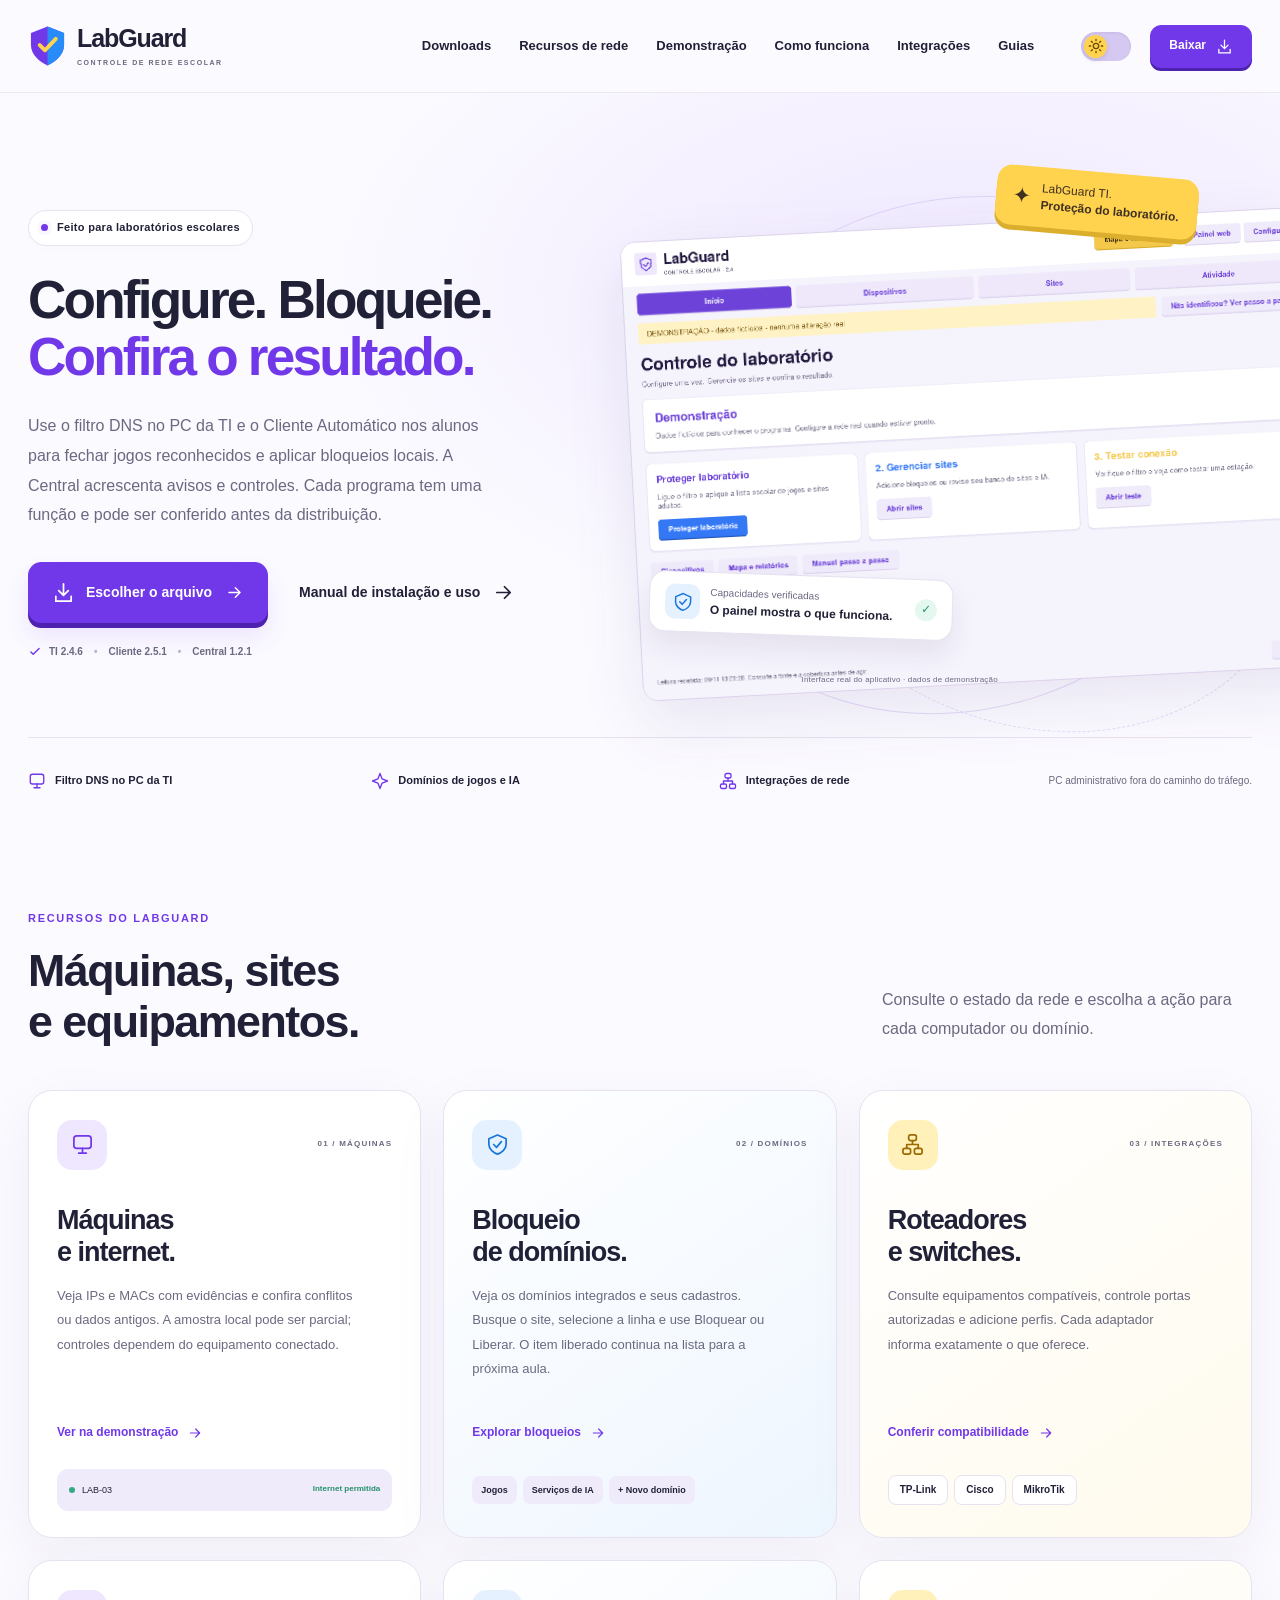
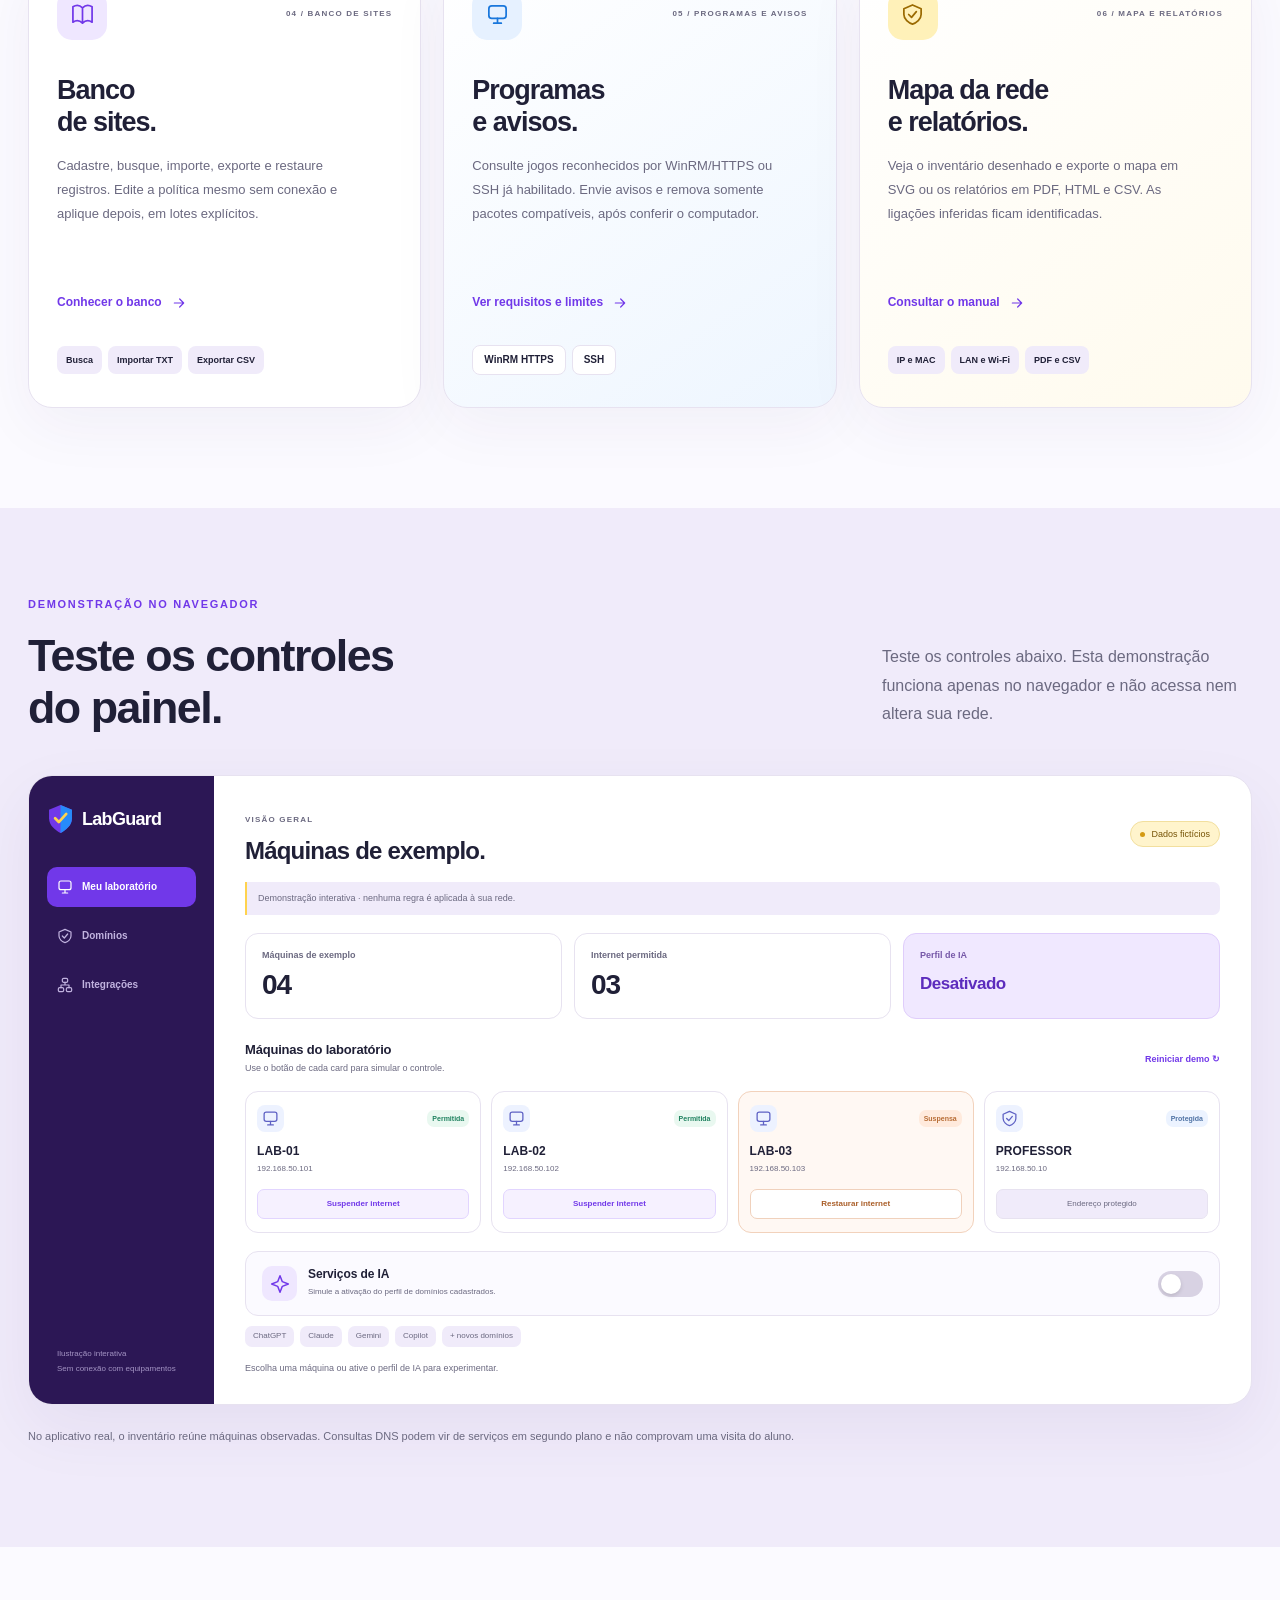
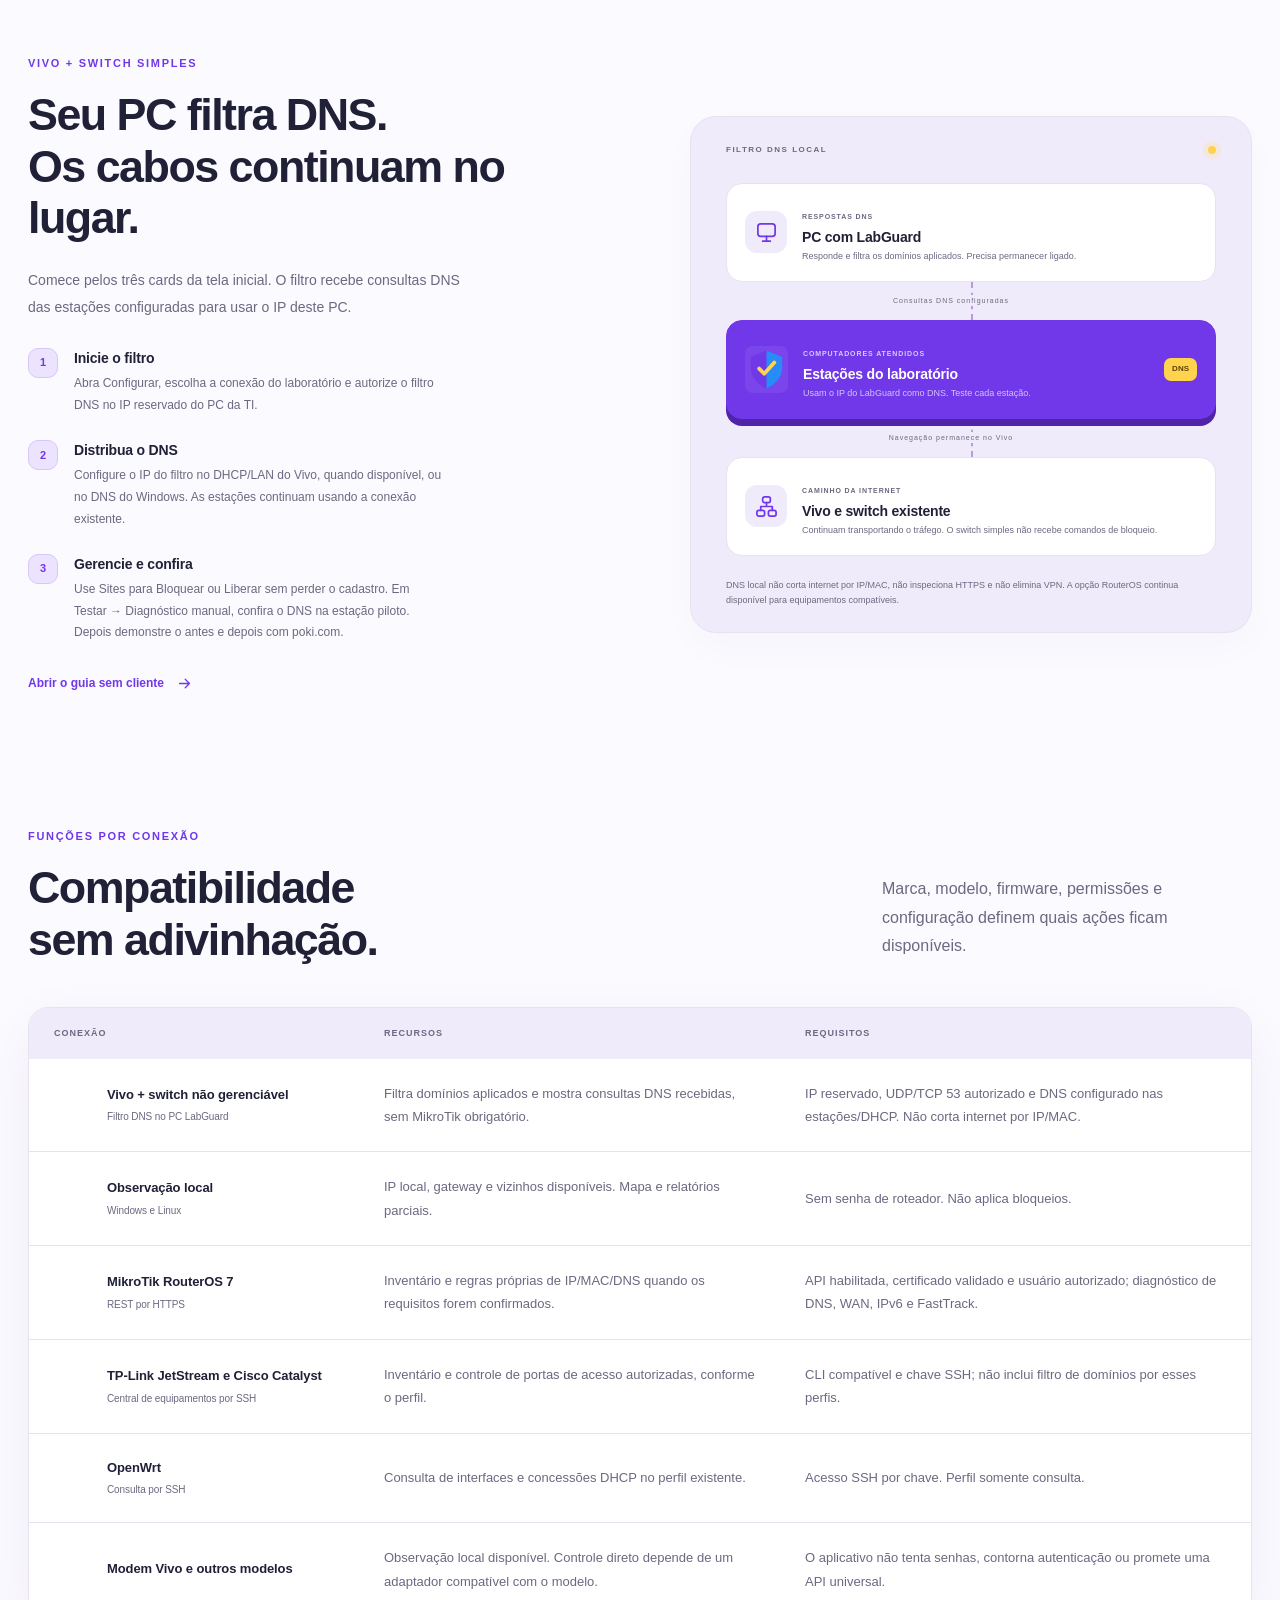
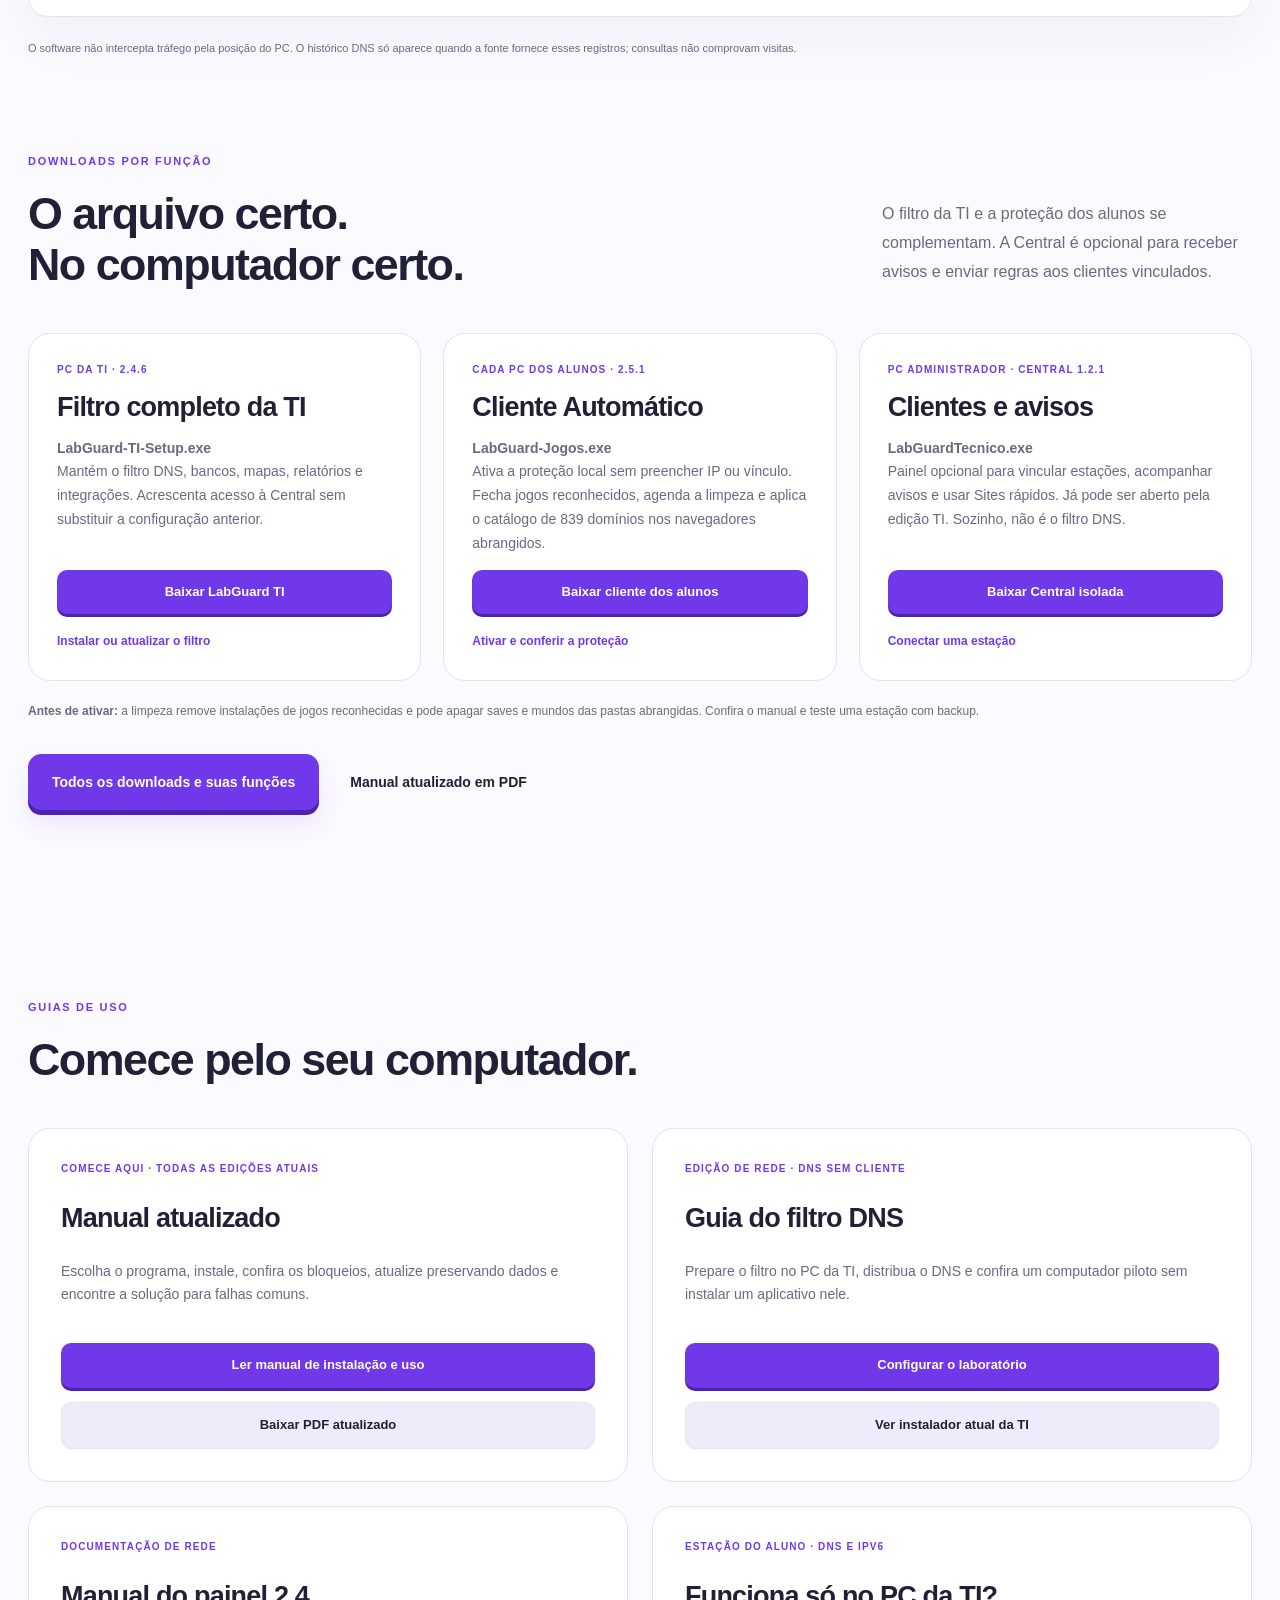
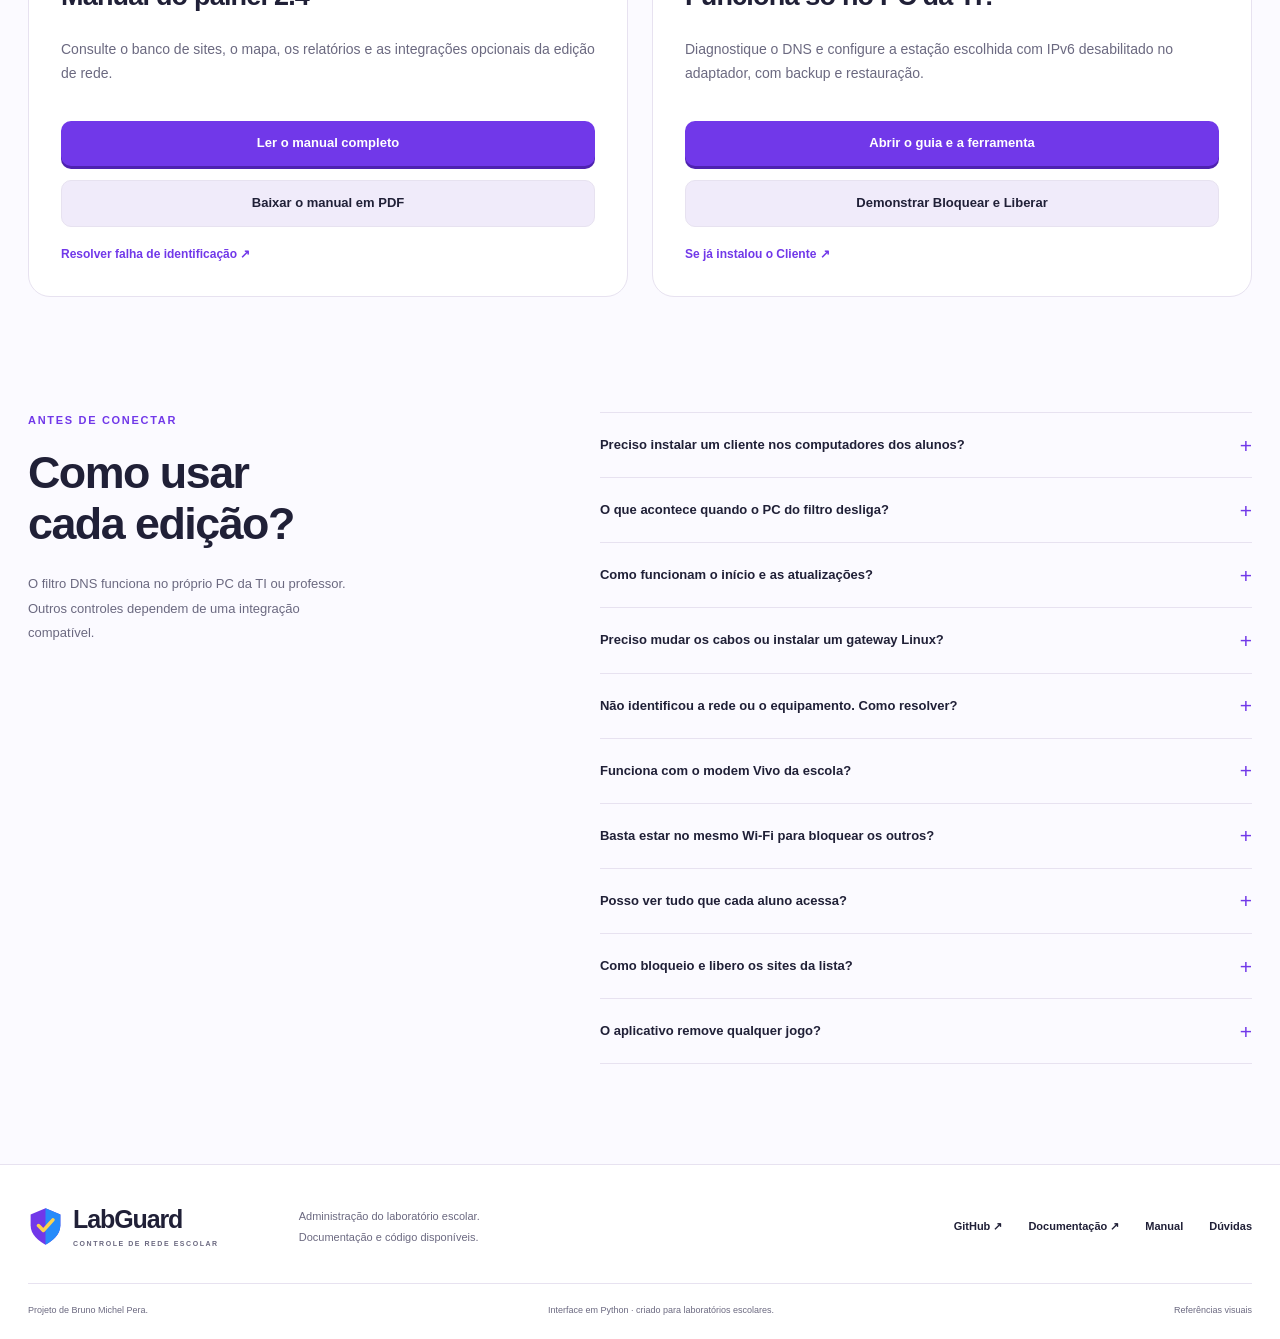
==== commit 3b9f61d3: "Fix LabGuard recovery, uninstall, Central status and reviewed site; validate native packages without" ====
--- a/website/index.html
+++ b/website/index.html
@@ -6,9 +6,9 @@
   <meta name="referrer" content="no-referrer">
   <meta name="viewport" content="width=device-width, initial-scale=1">
   <meta name="theme-color" content="#7138e9">
-  <meta name="description" content="LabGuard 2.4.4: controle os sites pelo PC do técnico, sem cliente instalado nos alunos. Guia de DNS para Vivo e switch Mercusys, downloads e testes.">
+  <meta name="description" content="LabGuard TI 2.4.6, Cliente Automático 2.5.1 e Central 1.2.1. Escolha o arquivo certo para cada PC, siga o manual e confira a proteção.">
   <meta property="og:title" content="LabGuard — Controle de rede escolar">
-  <meta property="og:description" content="Filtro DNS no PC do técnico, banco de sites e bloqueio de domínios. Edição de rede sem instalar cliente nos computadores dos alunos.">
+  <meta property="og:description" content="Filtro DNS para a TI e proteção local nos alunos. Downloads por função, Central opcional e manual de instalação e recuperação.">
   <meta property="og:type" content="website">
   <meta property="og:image" content="assets/social-card.svg">
   <title>LabGuard — Controle simples do laboratório</title>
@@ -37,7 +37,7 @@
     <div class="container nav-wrap">
       <a class="brand" href="#inicio" aria-label="LabGuard — início"><img src="assets/favicon.svg" width="39" height="43" alt=""><span>Lab<span class="brand-light">Guard</span><small>CONTROLE DE REDE ESCOLAR</small></span></a>
       <nav class="main-nav" id="main-nav" aria-label="Menu principal">
-        <a href="#recursos">Recursos</a><a href="#demonstracao">Demonstração</a><a href="#como-funciona">Como funciona</a><a href="#compatibilidade">Integrações</a><a href="#manual">Guias</a>
+        <a href="downloads/">Downloads</a><a href="#recursos">Recursos de rede</a><a href="#demonstracao">Demonstração</a><a href="#como-funciona">Como funciona</a><a href="#compatibilidade">Integrações</a><a href="#manual">Guias</a>
       </nav>
       <div class="nav-actions">
         <button class="theme-switch" type="button" id="theme-switch" aria-label="Ativar tema escuro" aria-pressed="false"><span class="theme-knob"><svg class="icon"><use href="#i-sun"/></svg></span></button>
@@ -53,13 +53,13 @@
         <div class="hero-copy">
           <span class="eyebrow"><span class="status-dot"></span> Feito para laboratórios escolares</span>
           <h1>Configure. Bloqueie.<br><span>Confira o resultado.</span></h1>
-          <p class="hero-description">Encontre os sites na lista do técnico e use Bloquear ou Liberar sem perder o cadastro. O LabGuard filtra o DNS dos computadores do laboratório, sem instalar cliente nas estações. Configure o DNS e confira o resultado no PC do aluno.</p>
-          <div class="hero-buttons"><a class="button button-primary" href="#download"><svg class="icon"><use href="#i-download"/></svg> Ver downloads <svg class="icon arrow"><use href="#i-arrow"/></svg></a><a class="button button-plain" href="tecnico/">Guia do técnico sem cliente <svg class="icon"><use href="#i-arrow"/></svg></a></div>
-          <p class="hero-note"><svg class="icon"><use href="#i-check"/></svg> Edição de rede 2.4.4 <span>•</span> Instalação no PC da TI</p>
+          <p class="hero-description">Use o filtro DNS no PC da TI e o Cliente Automático nos alunos para fechar jogos reconhecidos e aplicar bloqueios locais. A Central acrescenta avisos e controles. Cada programa tem uma função e pode ser conferido antes da distribuição.</p>
+          <div class="hero-buttons"><a class="button button-primary" href="downloads/"><svg class="icon"><use href="#i-download"/></svg> Escolher o arquivo <svg class="icon arrow"><use href="#i-arrow"/></svg></a><a class="button button-plain" href="manual-atual/">Manual de instalação e uso <svg class="icon"><use href="#i-arrow"/></svg></a></div>
+          <p class="hero-note"><svg class="icon"><use href="#i-check"/></svg> TI 2.4.6 <span>•</span> Cliente 2.5.1 <span>•</span> Central 1.2.1</p>
         </div>
         <div class="hero-art">
           <div class="art-orbit orbit-one" aria-hidden="true"></div><div class="art-orbit orbit-two" aria-hidden="true"></div>
-          <div class="art-tag"><span class="mini-spark">✦</span> LabGuard 2.4.4.<br><strong>Proteção do laboratório.</strong></div>
+          <div class="art-tag"><span class="mini-spark">✦</span> LabGuard TI.<br><strong>Proteção do laboratório.</strong></div>
           <img class="dashboard-illustration" src="assets/app-preview-242.png" width="1240" height="820" alt="Interface LabGuard 2.4 com três ações e opções avançadas recolhidas. Dados fictícios de demonstração.">
           <div class="floating-status"><span class="icon-box small blue"><svg class="icon"><use href="#i-shield"/></svg></span><span>Capacidades verificadas<strong>O painel mostra o que funciona.</strong></span><span class="status-tick">✓</span></div>
           <p class="illustration-caption">Interface real do aplicativo · dados de demonstração</p>
@@ -111,34 +111,29 @@
 
         <section class="section compatibility-section" id="compatibilidade"><div class="container"><div class="section-heading"><div><span class="section-kicker">FUNÇÕES POR CONEXÃO</span><h2>Compatibilidade<br>sem adivinhação.</h2></div><p>Marca, modelo, firmware, permissões e configuração definem quais ações ficam disponíveis.</p></div><div class="compatibility-table-wrap"><table class="compatibility-table"><caption class="sr-only">Fontes de dados e capacidades do LabGuard 2.4</caption><thead><tr><th>Conexão</th><th>Recursos</th><th>Requisitos</th></tr></thead><tbody><tr><th>Vivo + switch não gerenciável<small>Filtro DNS no PC LabGuard</small></th><td>Filtra domínios aplicados e mostra consultas DNS recebidas, sem MikroTik obrigatório.</td><td>IP reservado, UDP/TCP 53 autorizado e DNS configurado nas estações/DHCP. Não corta internet por IP/MAC.</td></tr><tr><th>Observação local<small>Windows e Linux</small></th><td>IP local, gateway e vizinhos disponíveis. Mapa e relatórios parciais.</td><td>Sem senha de roteador. Não aplica bloqueios.</td></tr><tr><th>MikroTik RouterOS 7<small>REST por HTTPS</small></th><td>Inventário e regras próprias de IP/MAC/DNS quando os requisitos forem confirmados.</td><td>API habilitada, certificado validado e usuário autorizado; diagnóstico de DNS, WAN, IPv6 e FastTrack.</td></tr><tr><th>TP-Link JetStream e Cisco Catalyst<small>Central de equipamentos por SSH</small></th><td>Inventário e controle de portas de acesso autorizadas, conforme o perfil.</td><td>CLI compatível e chave SSH; não inclui filtro de domínios por esses perfis.</td></tr><tr><th>OpenWrt<small>Consulta por SSH</small></th><td>Consulta de interfaces e concessões DHCP no perfil existente.</td><td>Acesso SSH por chave. Perfil somente consulta.</td></tr><tr><th>Modem Vivo e outros modelos</th><td>Observação local disponível. Controle direto depende de um adaptador compatível com o modelo.</td><td>O aplicativo não tenta senhas, contorna autenticação ou promete uma API universal.</td></tr></tbody></table></div><p class="section-footnote">O software não intercepta tráfego pela posição do PC. O histórico DNS só aparece quando a fonte fornece esses registros; consultas não comprovam visitas.</p></div></section>
 
-    <section class="section download-section" id="download">
-      <div class="container">
-        <div class="download-card">
-          <div class="download-decoration" aria-hidden="true">✦</div>
-          <div class="download-copy"><span class="section-kicker">ESCOLHA COMO ADMINISTRAR</span><h2>Baixe o pacote<br>do seu sistema.</h2><p>Instale o painel no PC do técnico e configure as estações para usar seu DNS. Mantenha o PC e o LabGuard ligados durante o uso. O guia mostra a configuração para Vivo e switch Mercusys simples.</p><div class="download-actions"><a class="button button-yellow download-link" href="https://github.com/perabru/LabGuard/releases/download/v2.4.4/LabGuard-Setup.exe"><svg class="icon"><use href="#i-download"/></svg> Baixar LabGuard 2.4.4 para a TI <svg class="icon arrow"><use href="#i-arrow"/></svg></a><a class="button button-outline-light" href="tecnico/">Guia de instalação sem cliente</a></div><p class="release-status" id="release-status">Confira a versão e os arquivos disponíveis no GitHub.</p></div>
-          <div class="download-details"><span class="download-app-icon"><img src="assets/favicon.svg" width="77" height="85" alt=""></span><strong>LabGuard</strong><span>Desktop e servidor</span><div class="download-divider"></div><a href="tecnico/"><svg class="icon"><use href="#i-book"/></svg> Guia de início sem cliente <span>↗</span></a><a href="https://github.com/perabru/LabGuard/blob/main/docs/SERVIDORES.md" target="_blank" rel="noopener"><svg class="icon"><use href="#i-network"/></svg> Guia dos servidores <span>↗</span></a><small>As estações precisam usar o DNS do LabGuard. O PC do técnico continua conectado ao switch existente.</small></div>
-        </div>
-        <div class="platform-grid" aria-label="Pacotes por sistema operacional">
-          <article class="platform-card"><span class="platform-kicker">APLICATIVO</span><h3>Painel Windows da TI</h3><p>Instalador com Python incluído, atalhos e desinstalação. Também disponível em versão portátil.</p><a class="platform-download" data-release-asset="LabGuard-Setup.exe" data-download-label="Baixar instalador .exe" href="https://github.com/perabru/LabGuard/releases/download/v2.4.4/LabGuard-Setup.exe">Baixar instalador .exe</a><a class="platform-secondary" data-release-asset="LabGuard-Portable.zip" data-download-label="Baixar versão portátil" href="https://github.com/perabru/LabGuard/releases/download/v2.4.4/LabGuard-Portable.zip">Baixar versão portátil</a><a class="platform-guide" href="https://github.com/perabru/LabGuard/blob/main/docs/INSTALACAO_WINDOWS.md">Guia para Windows ↗</a></article>
-          <article class="platform-card"><span class="platform-kicker">APLICATIVO</span><h3>Linux</h3><p>Pacote Debian/Ubuntu e versão portátil para Linux x86_64, com o mesmo painel visual do laboratório.</p><a class="platform-download" data-release-asset="LabGuard-Linux-amd64.deb" data-download-label="Baixar pacote .deb" href="https://github.com/perabru/LabGuard/releases/download/v2.4.4/LabGuard-Linux-amd64.deb">Baixar pacote .deb</a><a class="platform-secondary" data-release-asset="LabGuard-Linux-x86_64.tar.gz" data-download-label="Baixar pacote portátil" href="https://github.com/perabru/LabGuard/releases/download/v2.4.4/LabGuard-Linux-x86_64.tar.gz">Baixar pacote portátil</a><a class="platform-guide" href="https://github.com/perabru/LabGuard/blob/main/docs/INSTALACAO_LINUX.md">Guia para Linux ↗</a></article>
-          <article class="platform-card"><span class="platform-kicker">ADMINISTRAÇÃO SEM INTERFACE GRÁFICA</span><h3>Servidores</h3><p>Serviço para Windows Server e systemd no Linux. Acesso local por padrão e perfis separados de consulta e administração.</p><a class="platform-download" data-release-asset="LabGuard-Server-Windows.zip" data-download-label="Baixar servidor Windows" href="https://github.com/perabru/LabGuard/releases/download/v2.4.4/LabGuard-Server-Windows.zip">Baixar servidor Windows</a><a class="platform-secondary" data-release-asset="LabGuard-Server-Linux-x86_64.tar.gz" data-download-label="Baixar servidor Linux" href="https://github.com/perabru/LabGuard/releases/download/v2.4.4/LabGuard-Server-Linux-x86_64.tar.gz">Baixar servidor Linux</a><a class="platform-guide" href="https://github.com/perabru/LabGuard/blob/main/docs/SERVIDORES.md">Guia dos servidores ↗</a></article>
-        </div>
-        <p class="platform-note">Downloads da edição de rede 2.4.4. A página consulta atualizações oficiais da linha 2.x quando disponíveis. O filtro local atende as estações que usam seu DNS. Para instalação contínua como serviço, consulte a documentação avançada do servidor.</p>
+    <section class="section download-section" id="download"><div class="container" id="managed-downloads-ready">
+      <div class="section-heading"><div><span class="section-kicker">DOWNLOADS POR FUNÇÃO</span><h2>O arquivo certo.<br>No computador certo.</h2></div><p>O filtro da TI e a proteção dos alunos se complementam. A Central é opcional para receber avisos e enviar regras aos clientes vinculados.</p></div>
+      <div class="platform-grid">
+        <article class="platform-card"><span class="platform-kicker">PC DA TI · 2.4.6</span><h3>Filtro completo da TI</h3><p><strong>LabGuard-TI-Setup.exe</strong><br>Mantém o filtro DNS, bancos, mapas, relatórios e integrações. Acrescenta acesso à Central sem substituir a configuração anterior.</p><a class="platform-download" href="https://github.com/perabru/LabGuard/releases/download/ti-v2.4.6/LabGuard-TI-Setup.exe">Baixar LabGuard TI</a><a class="platform-guide" href="manual-atual/#ti">Instalar ou atualizar o filtro</a></article>
+        <article class="platform-card"><span class="platform-kicker">CADA PC DOS ALUNOS · 2.5.1</span><h3>Cliente Automático</h3><p><strong>LabGuard-Jogos.exe</strong><br>Ativa a proteção local sem preencher IP ou vínculo. Fecha jogos reconhecidos, agenda a limpeza e aplica o catálogo de 839 domínios nos navegadores abrangidos.</p><a class="platform-download" href="https://github.com/perabru/LabGuard/releases/download/automatico-v2.5.1/LabGuard-Jogos.exe">Baixar cliente dos alunos</a><a class="platform-guide" href="manual-atual/#alunos">Ativar e conferir a proteção</a></article>
+        <article class="platform-card"><span class="platform-kicker">PC ADMINISTRADOR · CENTRAL 1.2.1</span><h3>Clientes e avisos</h3><p><strong>LabGuardTecnico.exe</strong><br>Painel opcional para vincular estações, acompanhar avisos e usar Sites rápidos. Já pode ser aberto pela edição TI. Sozinho, não é o filtro DNS.</p><a class="platform-download" href="https://github.com/perabru/LabGuard/releases/download/automatico-v2.5.1/LabGuardTecnico.exe">Baixar Central isolada</a><a class="platform-guide" href="manual-atual/#central">Conectar uma estação</a></article>
       </div>
-    </section>
+      <p class="platform-note"><strong>Antes de ativar:</strong> a limpeza remove instalações de jogos reconhecidas e pode apagar saves e mundos das pastas abrangidas. Confira o manual e teste uma estação com backup.</p>
+      <div class="hero-buttons"><a class="button button-primary" href="downloads/">Todos os downloads e suas funções</a><a class="button button-plain" href="manual-atual/Manual_LabGuard_Atual.pdf" download>Manual atualizado em PDF</a></div>
+    </div></section>
 
     <section class="section" id="manual">
       <div class="container">
         <div class="section-heading"><div><span class="section-kicker">GUIAS DE USO</span><h2>Comece pelo seu computador.</h2></div></div>
-        <div class="manual-grid">
-          <article class="platform-card"><span class="platform-kicker">COMECE AQUI · SEM CLIENTE</span><h3>Guia do técnico</h3><p>Prepare o filtro no PC da TI, distribua o DNS e confira um computador piloto sem instalar um aplicativo nele.</p><a class="platform-download" href="tecnico/">Configurar o laboratório</a><a class="platform-secondary" href="https://github.com/perabru/LabGuard/releases/download/v2.4.4/LabGuard-Setup.exe">Baixar LabGuard-Setup.exe 2.4.4</a></article>
+        <div class="manual-grid"><article class="platform-card"><span class="platform-kicker">COMECE AQUI · TODAS AS EDIÇÕES ATUAIS</span><h3>Manual atualizado</h3><p>Escolha o programa, instale, confira os bloqueios, atualize preservando dados e encontre a solução para falhas comuns.</p><a class="platform-download" href="manual-atual/">Ler manual de instalação e uso</a><a class="platform-secondary" href="manual-atual/Manual_LabGuard_Atual.pdf" download>Baixar PDF atualizado</a></article>
+          <article class="platform-card"><span class="platform-kicker">EDIÇÃO DE REDE · DNS SEM CLIENTE</span><h3>Guia do filtro DNS</h3><p>Prepare o filtro no PC da TI, distribua o DNS e confira um computador piloto sem instalar um aplicativo nele.</p><a class="platform-download" href="tecnico/">Configurar o laboratório</a><a class="platform-secondary" href="downloads/">Ver instalador atual da TI</a></article>
           <article class="platform-card"><span class="platform-kicker">DOCUMENTAÇÃO DE REDE</span><h3>Manual do painel 2.4</h3><p>Consulte o banco de sites, o mapa, os relatórios e as integrações opcionais da edição de rede.</p><a class="platform-download" href="manual2/index.html">Ler o manual completo</a><a class="platform-secondary" href="manual2/Manual_LabGuard_2.pdf" download>Baixar o manual em PDF</a><a class="platform-guide" href="manual2/index.html#erro-de-identificacao">Resolver falha de identificação ↗</a></article>
           <article class="platform-card"><span class="platform-kicker">ESTAÇÃO DO ALUNO · DNS E IPV6</span><h3>Funciona só no PC da TI?</h3><p>Diagnostique o DNS e configure a estação escolhida com IPv6 desabilitado no adaptador, com backup e restauração.</p><a class="platform-download" href="tecnico/dns-ipv6.html">Abrir o guia e a ferramenta</a><a class="platform-secondary" href="tecnico/#demonstrar">Demonstrar Bloquear e Liberar</a><a class="platform-guide" href="tecnico/#migrar">Se já instalou o Cliente ↗</a></article>
         </div>
       </div>
     </section>
 
-        <section class="section faq-section" id="duvidas"><div class="container faq-grid"><div><span class="section-kicker">ANTES DE CONECTAR</span><h2>O que muda<br>na versão 2?</h2><p class="faq-intro">O filtro DNS funciona no próprio PC da TI ou professor. Outros controles dependem de uma integração compatível.</p></div><div class="faq-list"><details><summary>Preciso instalar um cliente nos computadores dos alunos?<span>+</span></summary><p>A edição de rede 2.4.4 funciona com o LabGuard no PC da TI. As estações precisam usar o IP do filtro como DNS, distribuído pelo DHCP/LAN do roteador quando disponível ou configurado no Windows. O teste manual pelo CMD dispensa WinRM. <a href="tecnico/">Seguir o guia sem cliente</a>.</p></details><details><summary>O que acontece quando o PC do filtro desliga?<span>+</span></summary><p>As estações deixam de receber respostas desse DNS. Mantenha o PC e o programa ligados; restaure o DNS anterior antes de parar. A opção Ligar este filtro ao abrir o LabGuard vale para a abertura do aplicativo e não instala início automático com o Windows.</p></details><details><summary>Como funcionam o início e as atualizações?<span>+</span></summary><p>Ao abrir, o aplicativo começa a observar a rede. No Windows instalado por usuário, consulta versões estáveis oficiais e aplica uma atualização verificada ao encerrar voluntariamente. Não fecha a janela durante a aula. Linux, portátil e servidores dependem da instalação pela TI. A conexão automática opcional ao RouterOS usa o cofre do Windows e começa somente para consulta. <a href="manual2/index.html#atualizacoes-e-inicio">Ver instruções e limites</a>.</p></details><details><summary>Preciso mudar os cabos ou instalar um gateway Linux?<span>+</span></summary><p>Não para observação local ou administração direta de um roteador compatível que já controla a rede. O modo gateway anterior continua disponível como opção avançada.</p></details><details><summary>Não identificou a rede ou o equipamento. Como resolver?<span>+</span></summary><ol><li>Em <strong>Início</strong>, clique <strong>Não identificou? Ver passo a passo</strong> e confira o sintoma.</li><li>Confira a conexão e os endereços da interface do laboratório. O guia traz comandos de consulta para Windows e Linux.</li><li>Se faltarem máquinas ou MACs, confira o cache local e a lista autorizada do roteador. A observação pode ser parcial; o MAC do próprio PC pode ficar vazio.</li><li>Para marca/modelo desconhecido ou falha de HTTPS, confirme etiqueta, IP, certificado, API e permissões com a TI.</li><li>Nos modos de observação e roteador direto, use <strong>Atualizar consulta</strong> e confira o resultado. O assistente não aplica bloqueios nem troca configurações da rede; a leitura do modo gateway avançado fica fora desse atalho.</li></ol><p><a href="manual2/index.html#erro-de-identificacao">Abrir o passo a passo completo</a>. Não inclua senhas, tokens ou chaves ao pedir suporte.</p></details><details><summary>Funciona com o modem Vivo da escola?<span>+</span></summary><p>O filtro DNS local funciona sem API do modem. A TI pode distribuir o DNS pelo DHCP/LAN do Vivo, quando disponível, por política institucional ou configurar o DNS do adaptador Windows. A administração por WinRM é opcional. Controle direto e corte de internet pelo modem continuam dependendo do modelo e integração.</p></details><details><summary>Basta estar no mesmo Wi-Fi para bloquear os outros?<span>+</span></summary><p>Não. No filtro local, as estações precisam usar o DNS do LabGuard. Corte de internet exige outro controle compatível. Redes de convidados, isolamento e NAT também podem limitar a observação. O aplicativo não faz ataques ARP, interceptação ou desautenticação Wi-Fi.</p></details><details><summary>Posso ver tudo que cada aluno acessa?<span>+</span></summary><p>O histórico depende dos registros fornecidos pela fonte. O filtro local registra somente consultas DNS que recebe. Observação e inventário RouterOS não fornecem esse histórico por aluno. Consultas não comprovam visitas. Conteúdo HTTPS, mensagens e URLs completas não são coletados.</p></details><details><summary>Como bloqueio e libero os sites da lista?<span>+</span></summary><p>Em Sites cadastrados e integrados, use a busca e os filtros, selecione o domínio e clique em Bloquear ou Liberar. Liberar mantém o cadastro inativo na lista. Um domínio pai, o perfil de IA ou o DNS de saída ainda pode restringir o endereço. Confira a navegação na estação. <a href="tecnico/#demonstrar">Demonstrar com poki.com</a>.</p></details><details><summary>O aplicativo remove qualquer jogo?<span>+</span></summary><p>A administração remota continua usando WinRM/HTTPS ou SSH já configurado. A remoção é restrita a pacotes reconhecidos e exige confirmação; Roblox clássico e Minecraft para Windows ficam para revisão manual.</p></details></div></div></section>
+        <section class="section faq-section" id="duvidas"><div class="container faq-grid"><div><span class="section-kicker">ANTES DE CONECTAR</span><h2>Como usar<br>cada edição?</h2><p class="faq-intro">O filtro DNS funciona no próprio PC da TI ou professor. Outros controles dependem de uma integração compatível.</p></div><div class="faq-list"><details><summary>Preciso instalar um cliente nos computadores dos alunos?<span>+</span></summary><p>Para a proteção local de jogos e os avisos da Central, instale o <strong>Cliente Automático 2.5.1 em cada PC dos alunos</strong>. A proteção local começa sem vínculo. <a href="manual-atual/#alunos">Instalar cliente</a>.</p><p>Já o filtro DNS da TI pode atender sem cliente instalado. A edição de rede funciona com o LabGuard no PC da TI. As estações precisam usar o IP do filtro como DNS, distribuído pelo DHCP/LAN do roteador quando disponível ou configurado no Windows. O teste manual pelo CMD dispensa WinRM. <a href="tecnico/">Seguir o guia sem cliente</a>.</p></details><details><summary>O que acontece quando o PC do filtro desliga?<span>+</span></summary><p>As estações deixam de receber respostas desse DNS. Mantenha o PC e o programa ligados; restaure o DNS anterior antes de parar. A opção Ligar este filtro ao abrir o LabGuard vale para a abertura do aplicativo e não instala início automático com o Windows.</p></details><details><summary>Como funcionam o início e as atualizações?<span>+</span></summary><p>A edição TI 2.4.6 é atualizada manualmente com seu próprio Setup; Verificar atualizações abre as versões do canal TI. A atualização automática do pacote de rede comum fica desabilitada nesta edição para preservar seus componentes. O Cliente Automático inicia as tarefas com o Windows e é atualizado executando o novo EXE. Linux, portátil e servidores usam seus pacotes próprios. <a href="manual2/index.html#atualizacoes-e-inicio">Ver instruções e limites</a>.</p></details><details><summary>Preciso mudar os cabos ou instalar um gateway Linux?<span>+</span></summary><p>Não para observação local ou administração direta de um roteador compatível que já controla a rede. O modo gateway anterior continua disponível como opção avançada.</p></details><details><summary>Não identificou a rede ou o equipamento. Como resolver?<span>+</span></summary><ol><li>Em <strong>Início</strong>, clique <strong>Não identificou? Ver passo a passo</strong> e confira o sintoma.</li><li>Confira a conexão e os endereços da interface do laboratório. O guia traz comandos de consulta para Windows e Linux.</li><li>Se faltarem máquinas ou MACs, confira o cache local e a lista autorizada do roteador. A observação pode ser parcial; o MAC do próprio PC pode ficar vazio.</li><li>Para marca/modelo desconhecido ou falha de HTTPS, confirme etiqueta, IP, certificado, API e permissões com a TI.</li><li>Nos modos de observação e roteador direto, use <strong>Atualizar consulta</strong> e confira o resultado. O assistente não aplica bloqueios nem troca configurações da rede; a leitura do modo gateway avançado fica fora desse atalho.</li></ol><p><a href="manual2/index.html#erro-de-identificacao">Abrir o passo a passo completo</a>. Não inclua senhas, tokens ou chaves ao pedir suporte.</p></details><details><summary>Funciona com o modem Vivo da escola?<span>+</span></summary><p>O filtro DNS local funciona sem API do modem. A TI pode distribuir o DNS pelo DHCP/LAN do Vivo, quando disponível, por política institucional ou configurar o DNS do adaptador Windows. A administração por WinRM é opcional. Controle direto e corte de internet pelo modem continuam dependendo do modelo e integração.</p></details><details><summary>Basta estar no mesmo Wi-Fi para bloquear os outros?<span>+</span></summary><p>Não. No filtro local, as estações precisam usar o DNS do LabGuard. Corte de internet exige outro controle compatível. Redes de convidados, isolamento e NAT também podem limitar a observação. O aplicativo não faz ataques ARP, interceptação ou desautenticação Wi-Fi.</p></details><details><summary>Posso ver tudo que cada aluno acessa?<span>+</span></summary><p>O histórico depende dos registros fornecidos pela fonte. O filtro local registra somente consultas DNS que recebe. Observação e inventário RouterOS não fornecem esse histórico por aluno. Consultas não comprovam visitas. Conteúdo HTTPS, mensagens e URLs completas não são coletados.</p></details><details><summary>Como bloqueio e libero os sites da lista?<span>+</span></summary><p>Em Sites cadastrados e integrados, use a busca e os filtros, selecione o domínio e clique em Bloquear ou Liberar. Liberar mantém o cadastro inativo na lista. Um domínio pai, o perfil de IA ou o DNS de saída ainda pode restringir o endereço. Confira a navegação na estação. <a href="tecnico/#demonstrar">Demonstrar com poki.com</a>.</p></details><details><summary>O aplicativo remove qualquer jogo?<span>+</span></summary><p>O Cliente Automático 2.5.1 remove instalações reconhecidas de jogos, launchers e emuladores nas estações em que foi ativado. Repete a limpeza a cada cinco minutos e pode apagar saves das pastas abrangidas. Programas desconhecidos e ISOs não são apagados apenas pelo nome ou extensão. O filtro DNS sozinho não remove jogos. <a href="manual-atual/#alunos">Ver o que é reconhecido e como conferir</a>.</p></details></div></div></section>
   </main>
   <footer class="site-footer"><div class="container footer-top"><a class="brand" href="#inicio"><img src="assets/favicon.svg" width="35" height="39" alt=""><span>Lab<span class="brand-light">Guard</span><small>CONTROLE DE REDE ESCOLAR</small></span></a><p>Administração do laboratório escolar.<br>Documentação e código disponíveis.</p><div class="footer-links"><a href="https://github.com/perabru/LabGuard" target="_blank" rel="noopener">GitHub ↗</a><a href="https://github.com/perabru/LabGuard/blob/main/README.md" target="_blank" rel="noopener">Documentação ↗</a><a href="#manual">Manual</a><a href="#duvidas">Dúvidas</a></div></div><div class="container footer-bottom"><span>Projeto de Bruno Michel Pera.</span><span>Interface em Python · criado para laboratórios escolares.</span><a href="REFERENCIAS.md">Referências visuais</a></div></footer>
 </body>
